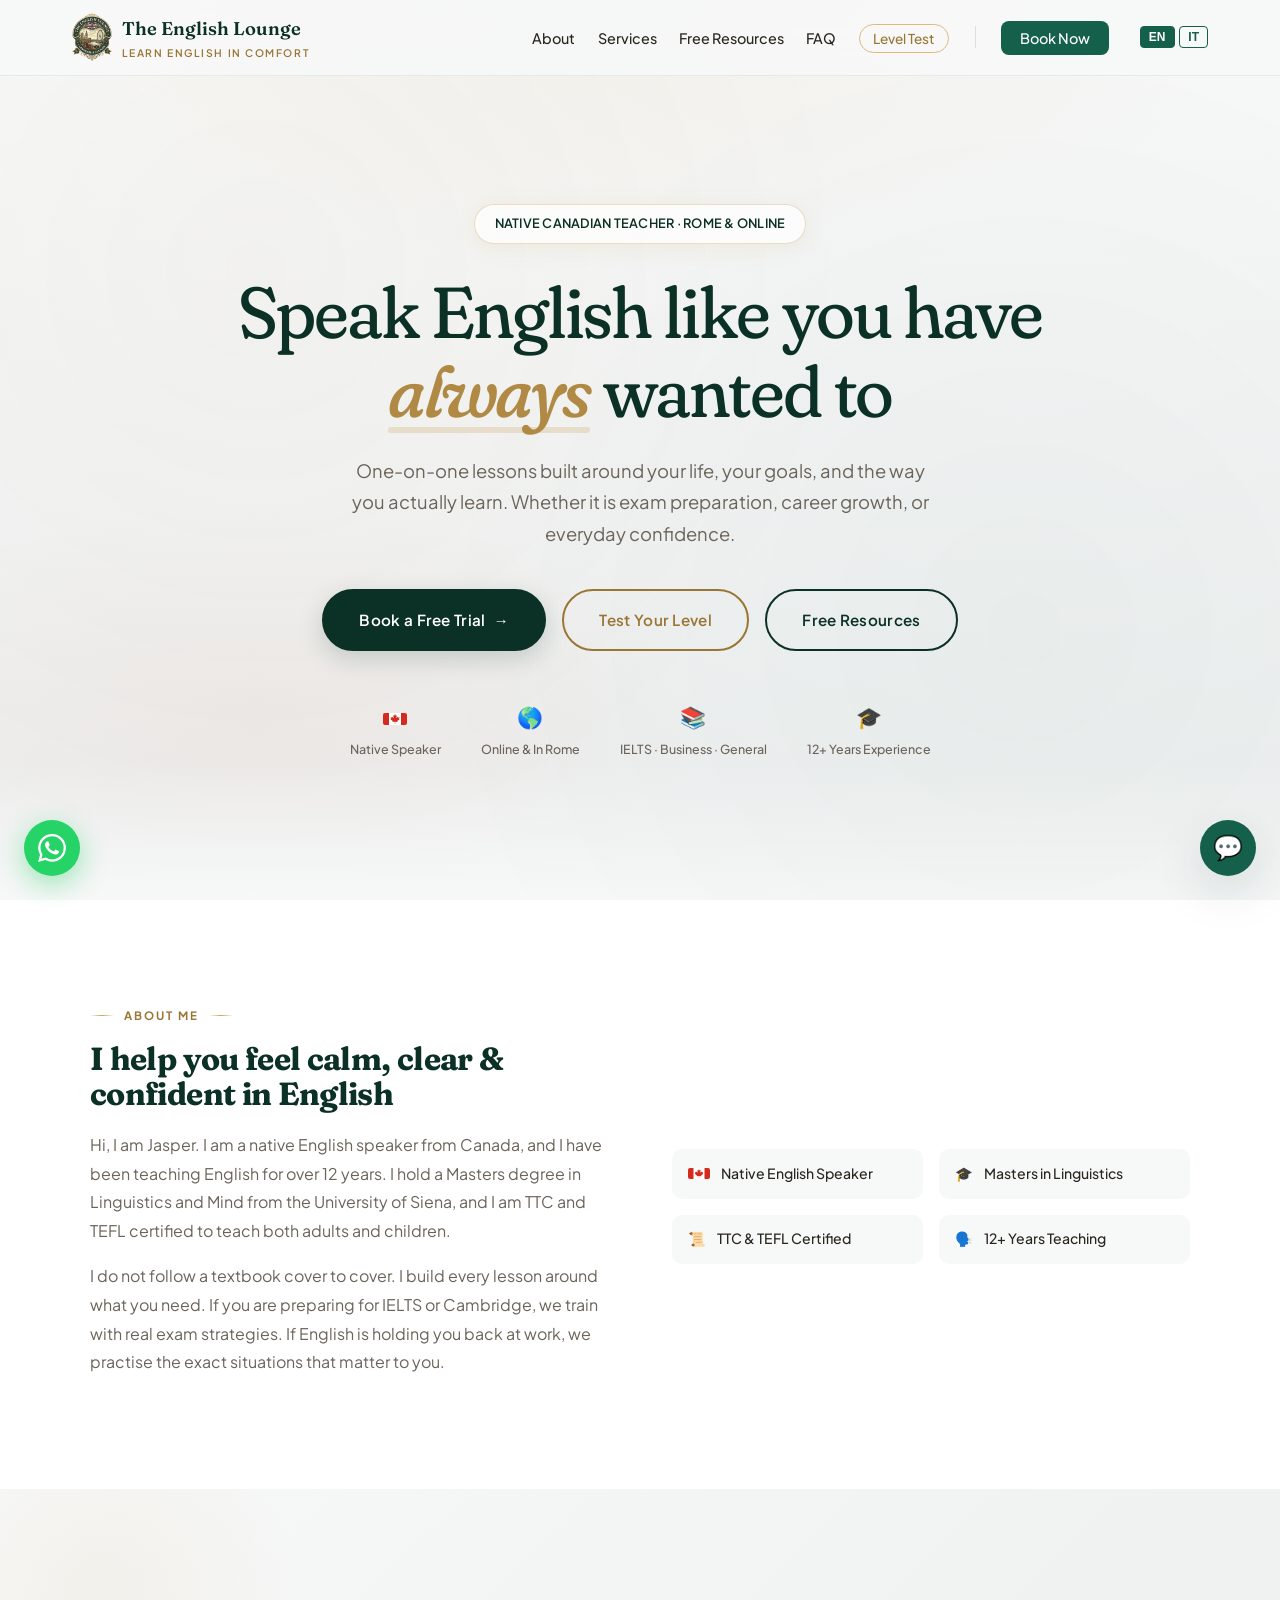
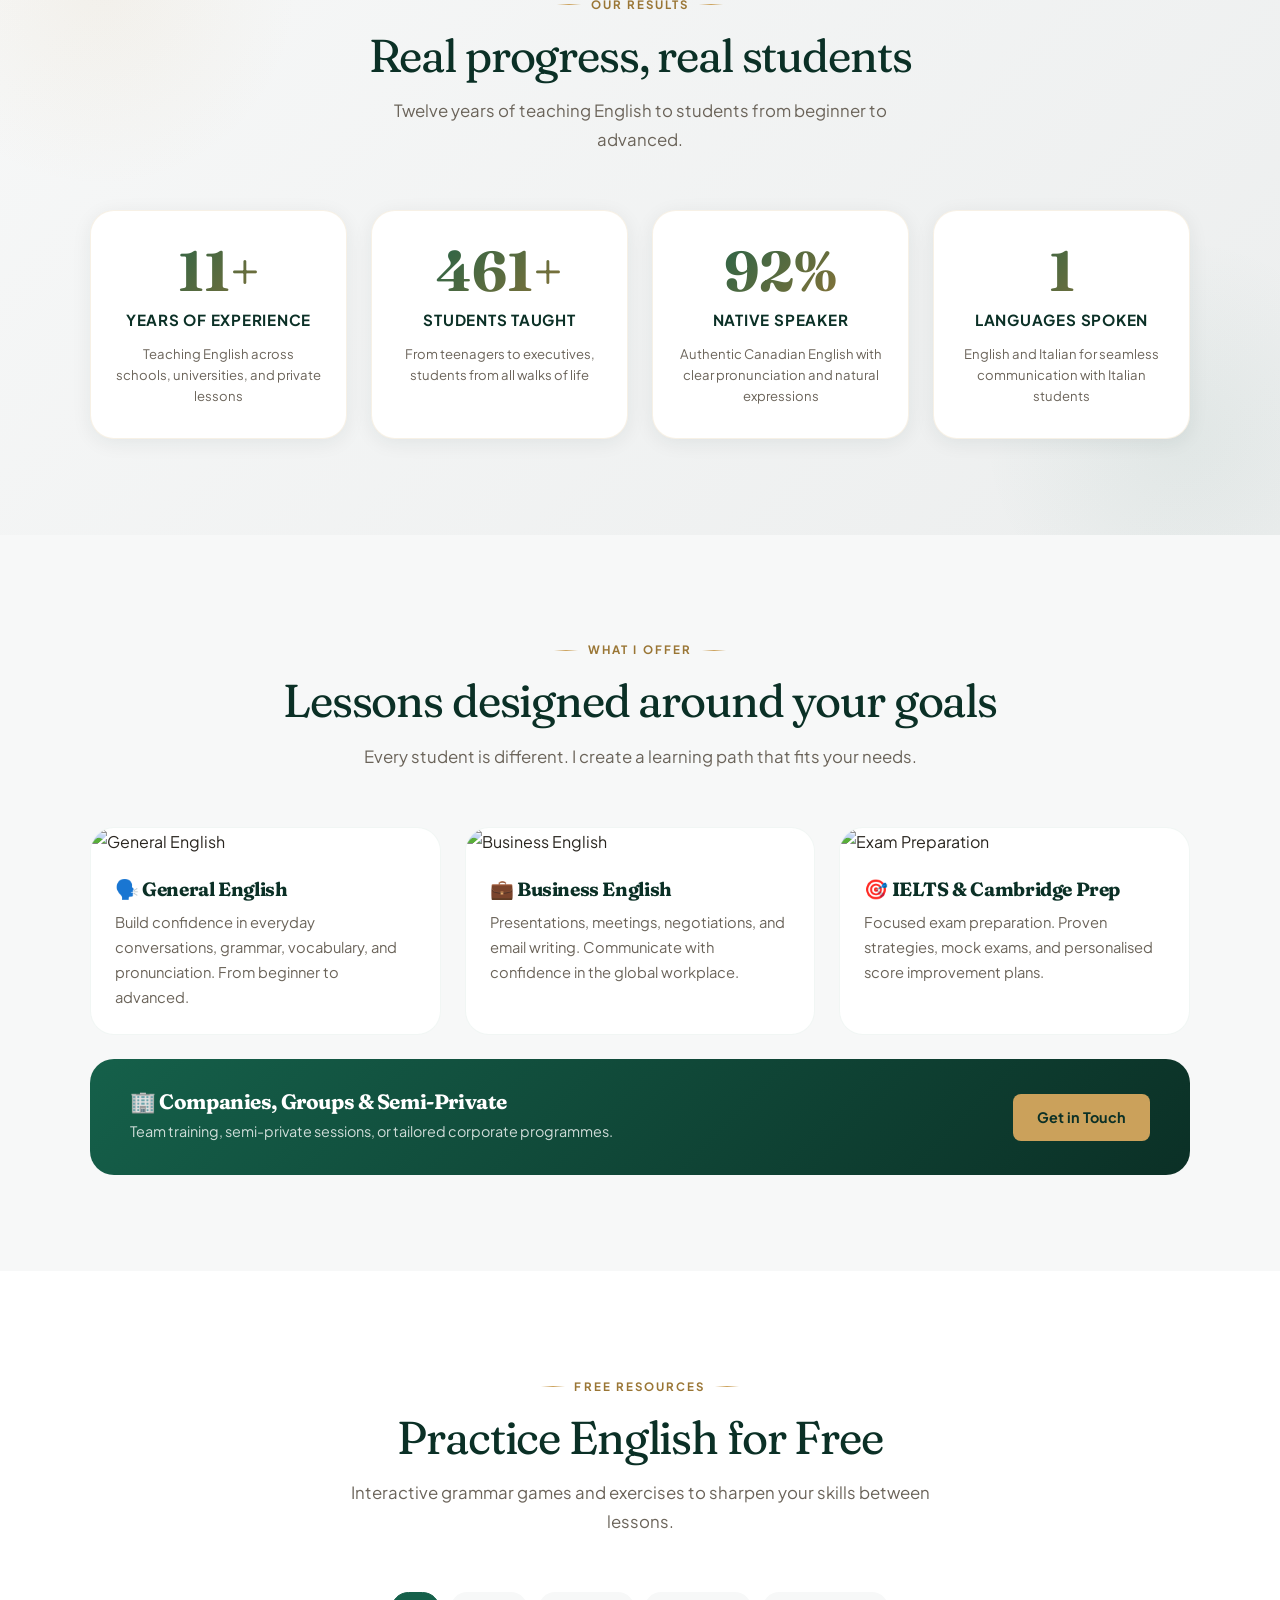
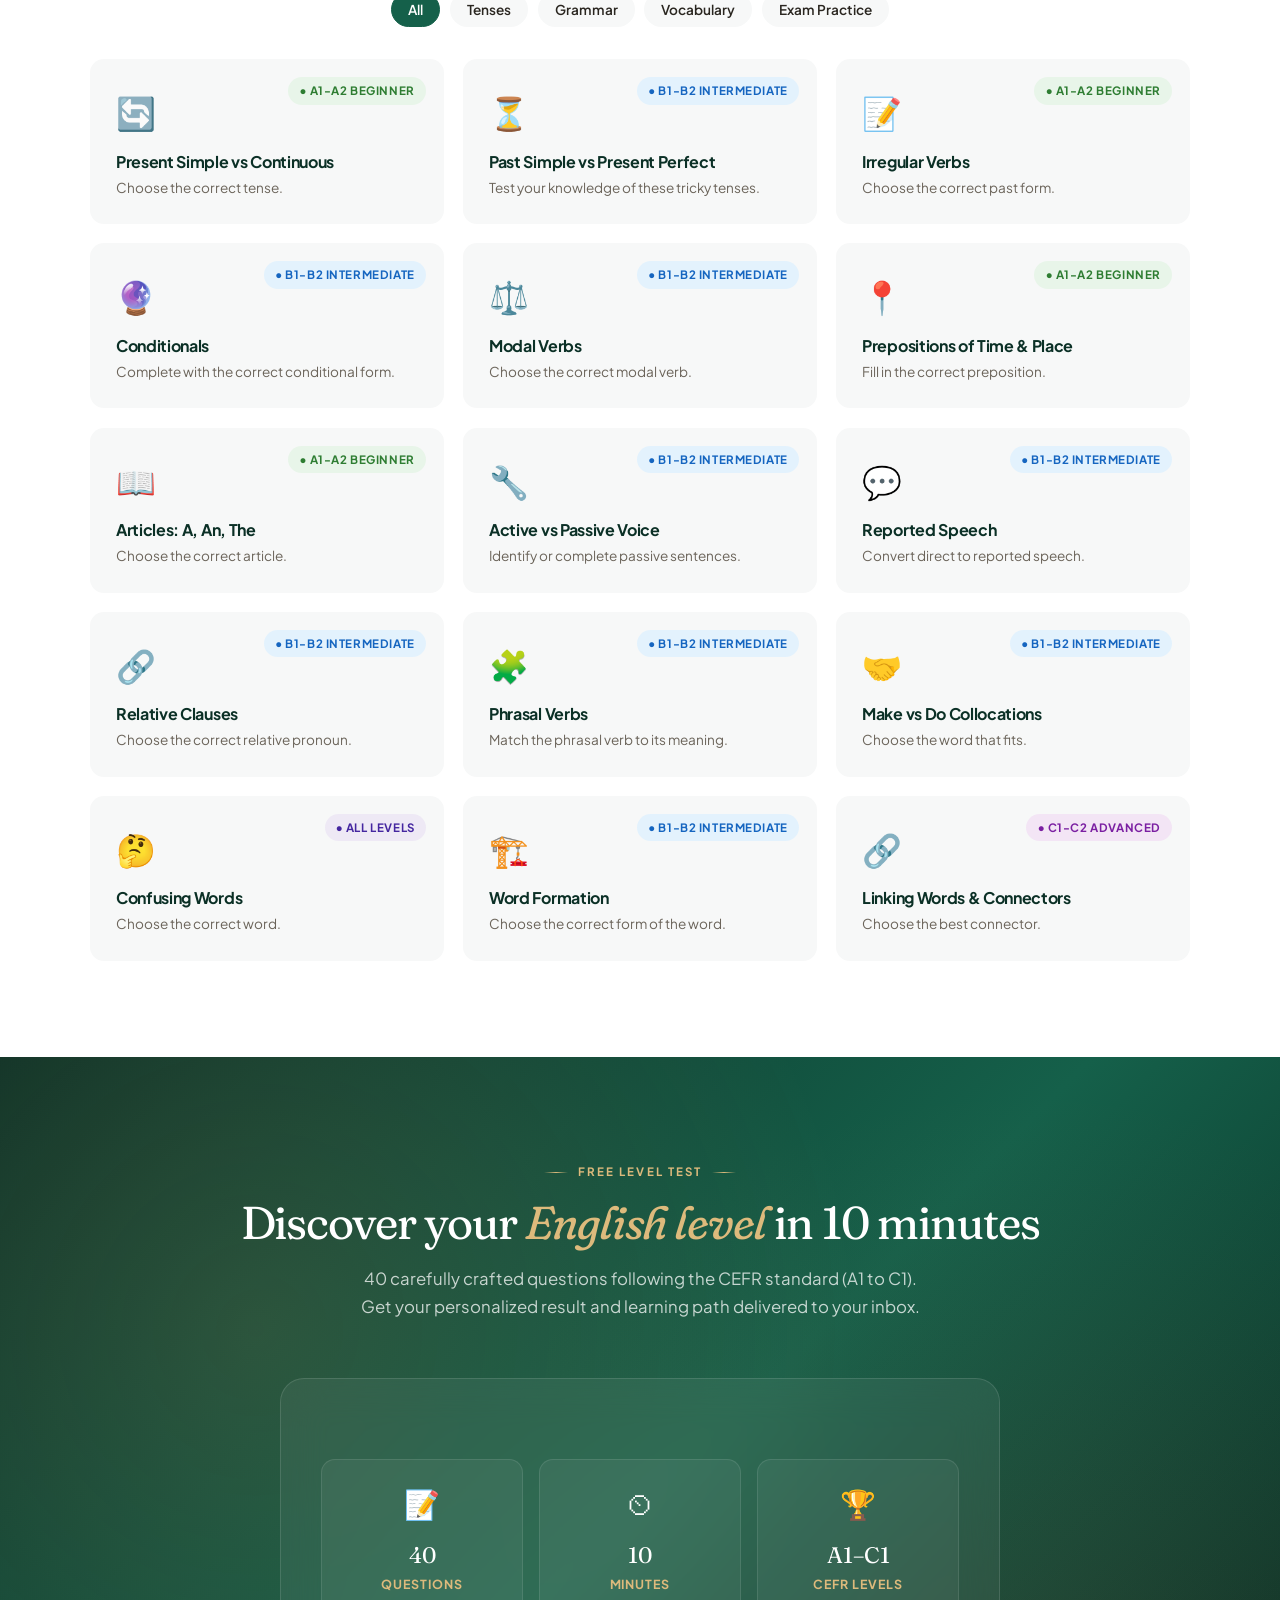
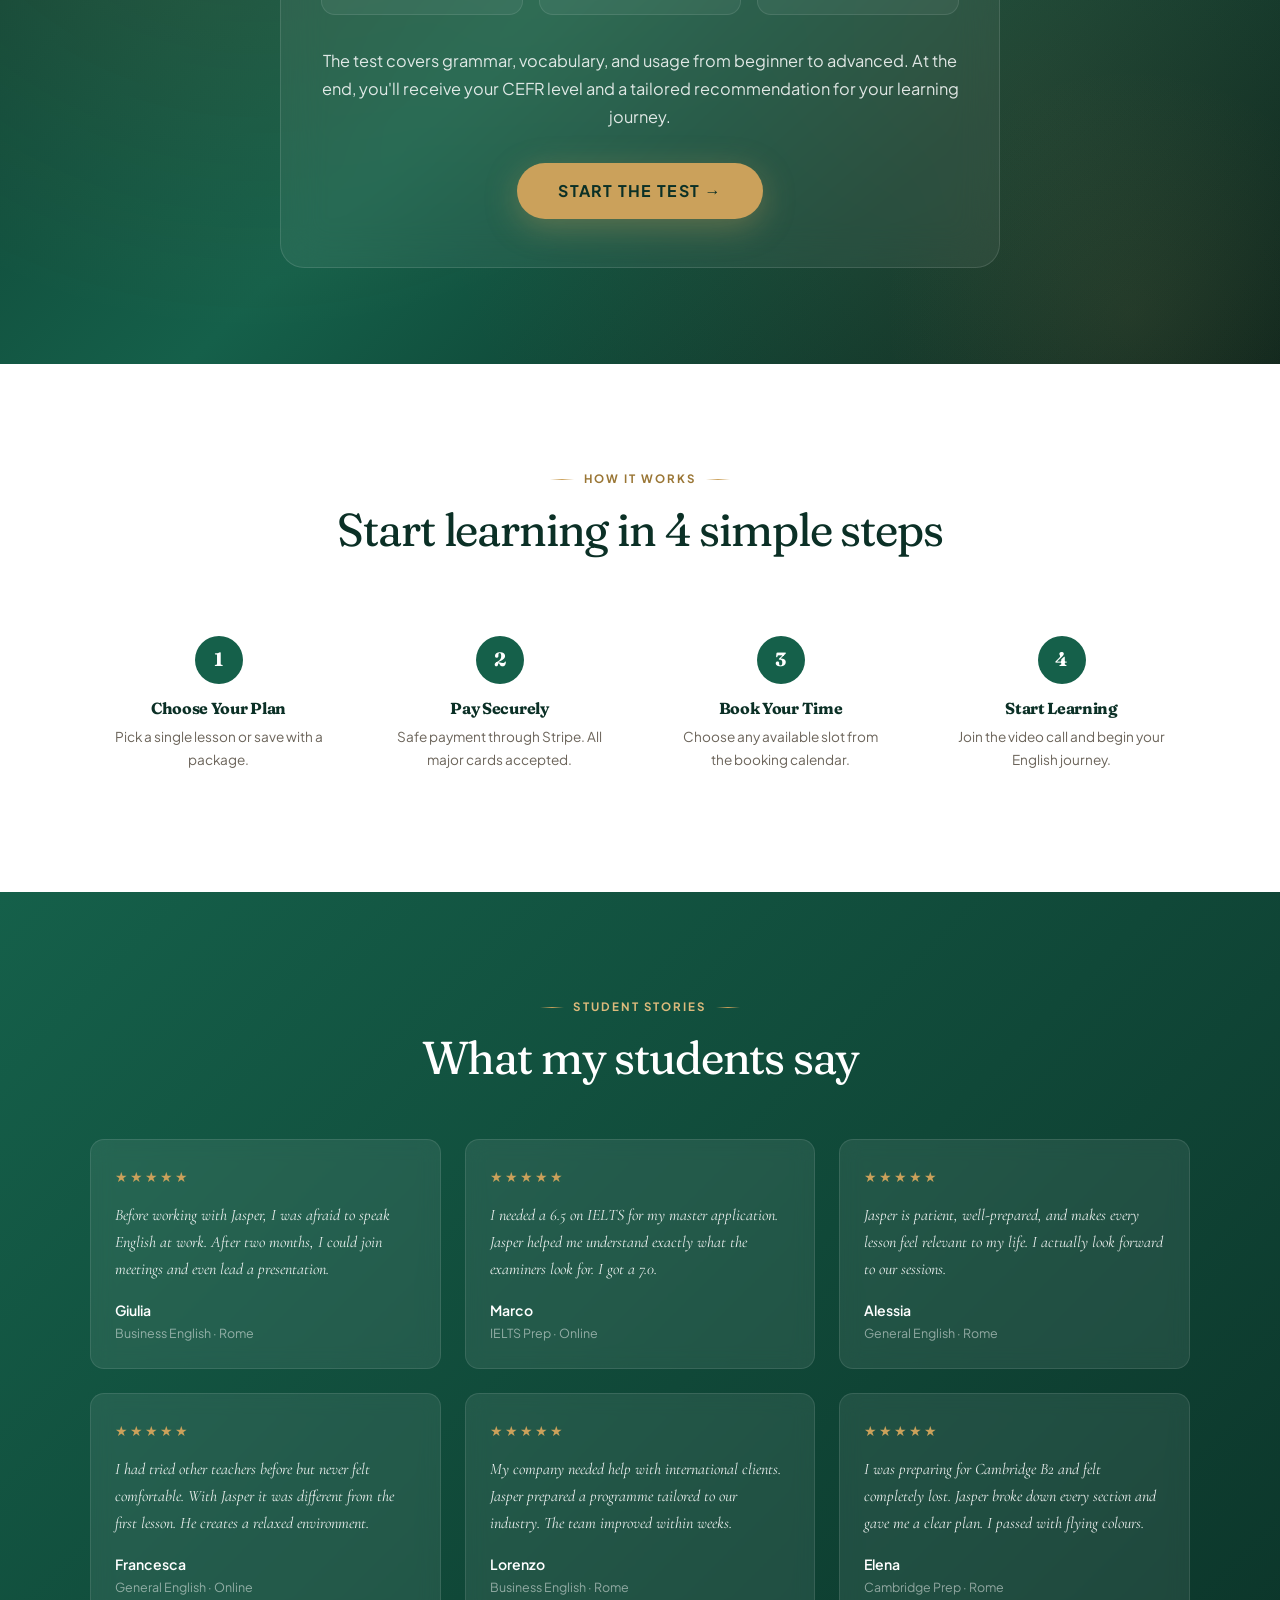
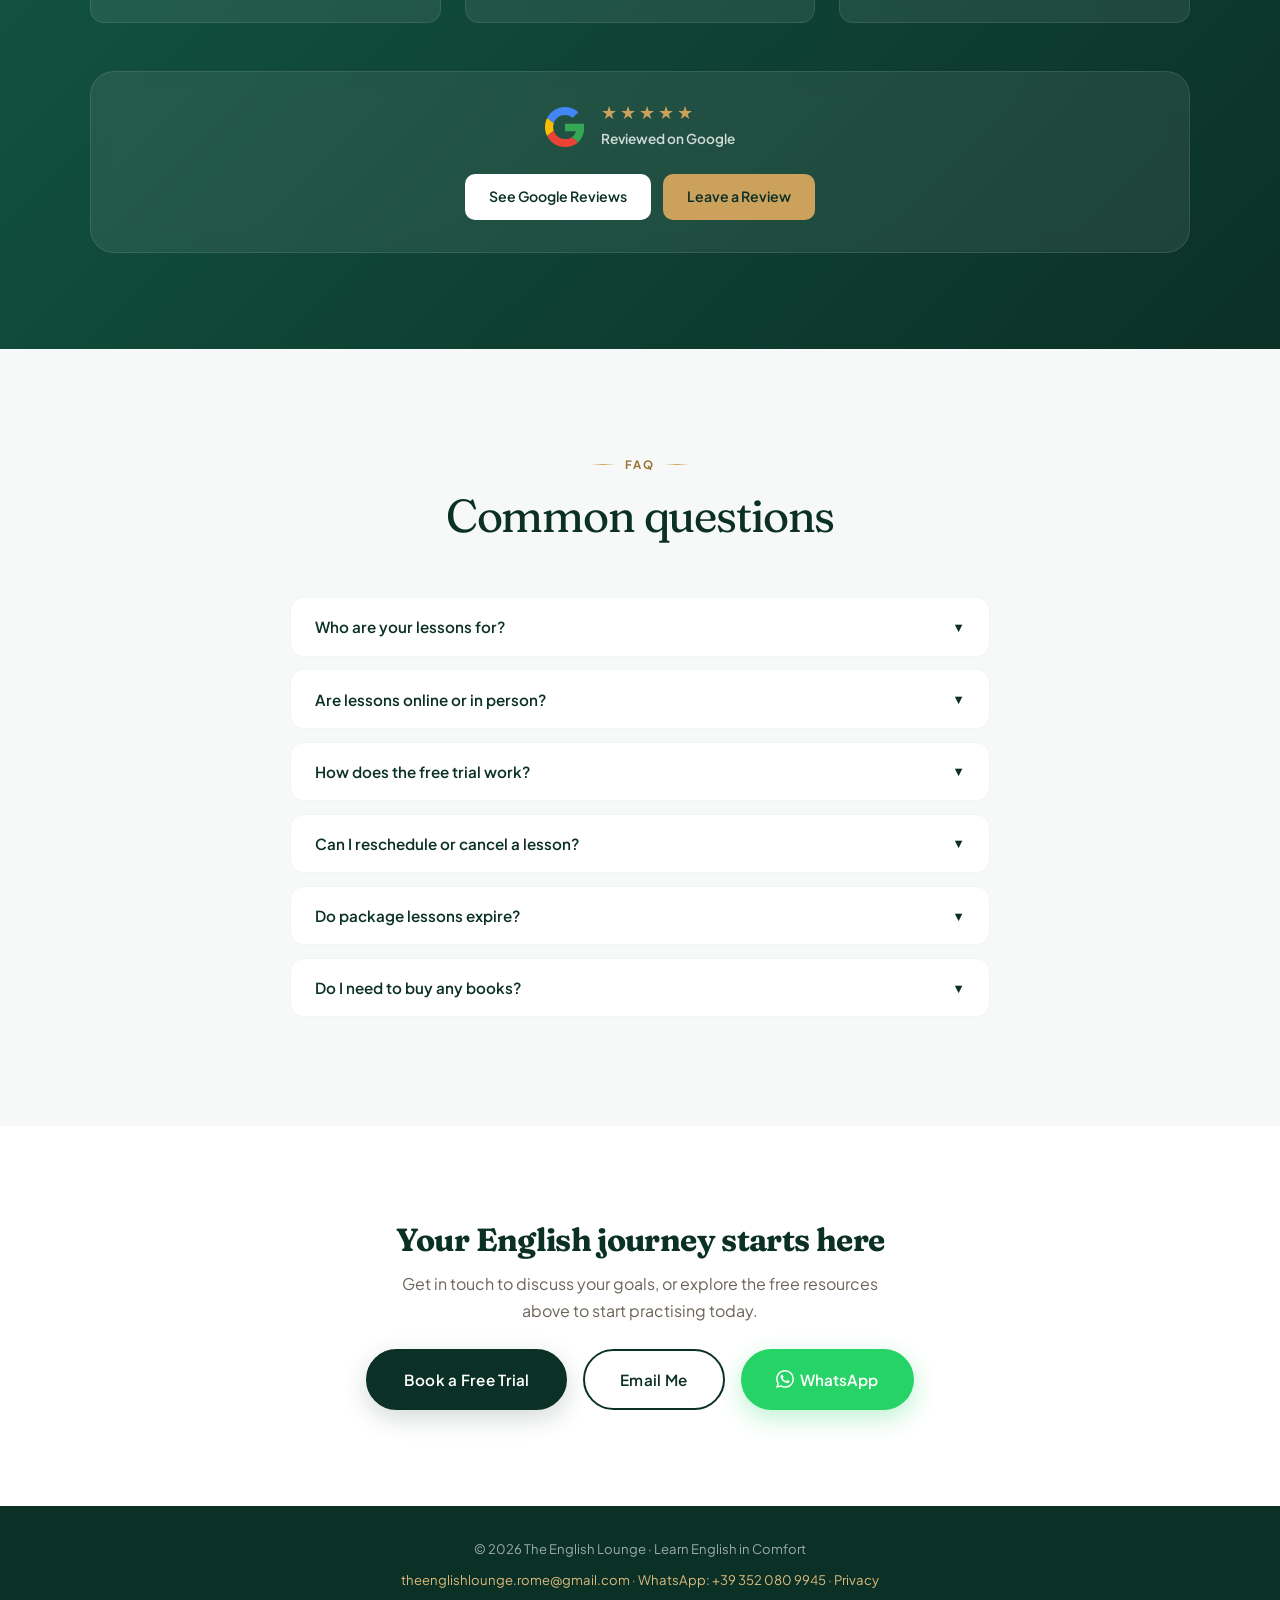
==== index.html @ d3fa4f84 "The English Lounge website Fresh start of the englishloungerome.com site, copied from the latest ver" ====
<!DOCTYPE html>
<html lang="en">
<head>
    <meta charset="UTF-8">
    <meta http-equiv="Content-Security-Policy" content="default-src 'self'; script-src 'self' 'unsafe-inline'; style-src 'self' 'unsafe-inline'; font-src 'self'; img-src 'self' data: https://images.unsplash.com; connect-src https://api.web3forms.com; form-action 'self'; base-uri 'self'; object-src 'none'">
    <meta name="referrer" content="strict-origin-when-cross-origin">
    <meta name="viewport" content="width=device-width, initial-scale=1.0">
    <title>The English Lounge | Learn English in Comfort</title>
    <meta name="description" content="Private English lessons in Rome & Online. Native Canadian teacher with 12+ years experience. General English, Business English, IELTS & Cambridge preparation.">
    <link rel="canonical" href="https://englishloungerome.com/">
    <meta property="og:title" content="The English Lounge | Learn English in Comfort">
    <meta property="og:description" content="Private English lessons in Rome & Online. Native Canadian teacher with 12+ years experience. General English, Business English, IELTS & Cambridge preparation.">
    <meta property="og:url" content="https://englishloungerome.com/">
    <meta property="og:type" content="website">
    <meta property="og:image" content="https://englishloungerome.com/logo.png">
    <meta name="robots" content="index, follow">
    <link rel="alternate" hreflang="en" href="https://englishloungerome.com/">
    <link rel="alternate" hreflang="it" href="https://englishloungerome.com/">
    <link rel="alternate" hreflang="x-default" href="https://englishloungerome.com/">
    <meta name="twitter:card" content="summary_large_image">
    <meta name="twitter:title" content="The English Lounge | Learn English in Comfort">
    <meta name="twitter:description" content="Private English lessons in Rome & Online. Native Canadian teacher with 12+ years experience. General English, Business English, IELTS & Cambridge preparation.">
    <meta name="twitter:image" content="https://englishloungerome.com/logo.png">
    <link rel="icon" type="image/png" sizes="32x32" href="favicon.png">
    <link rel="icon" type="image/x-icon" href="favicon.ico">
    <link rel="apple-touch-icon" sizes="180x180" href="favicon-180.png">
    <link rel="stylesheet" href="fonts.css">
    <script type="application/ld+json">
    {
      "@context": "https://schema.org",
      "@type": "LocalBusiness",
      "@id": "https://englishloungerome.com/#business",
      "name": "The English Lounge",
      "description": "Private English lessons in Rome and online with a native Canadian teacher. General English, Business English, IELTS and Cambridge exam preparation.",
      "url": "https://englishloungerome.com/",
      "logo": "https://englishloungerome.com/logo.png",
      "image": "https://englishloungerome.com/logo.png",
      "telephone": "+393520809945",
      "email": "theenglishlounge.rome@gmail.com",
      "address": {
        "@type": "PostalAddress",
        "addressLocality": "Rome",
        "addressRegion": "Lazio",
        "addressCountry": "IT"
      },
      "areaServed": [
        { "@type": "City", "name": "Rome" },
        { "@type": "Country", "name": "Italy" }
      ],
      "founder": {
        "@type": "Person",
        "name": "Jasper",
        "jobTitle": "English Teacher",
        "alumniOf": "University of Siena",
        "knowsLanguage": ["en", "it"]
      },
      "makesOffer": [
        {
          "@type": "Offer",
          "name": "Free 20-Minute Trial Lesson",
          "price": "0",
          "priceCurrency": "EUR"
        },
        {
          "@type": "Offer",
          "name": "Single English Lesson (General or Business)"
        },
        {
          "@type": "Offer",
          "name": "Single Exam Preparation Lesson (IELTS / Cambridge)"
        }
      ],
      "sameAs": [
        "https://cal.com/the.englishlounge"
      ]
    }
    </script>
    <script type="application/ld+json">
    {
      "@context": "https://schema.org",
      "@type": "FAQPage",
      "mainEntity": [
        {
          "@type": "Question",
          "name": "Who are your lessons for?",
          "acceptedAnswer": {
            "@type": "Answer",
            "text": "Lessons are for adults and teenagers at every level, from complete beginner (A1) to advanced (C1+). Whether you need general conversation, Business English, or IELTS and Cambridge exam preparation, each lesson plan is personalized to your goals."
          }
        },
        {
          "@type": "Question",
          "name": "Are lessons online or in person?",
          "acceptedAnswer": {
            "@type": "Answer",
            "text": "Both. You can take lessons online via video call from anywhere, or in person in Rome. You choose whichever format suits you best."
          }
        },
        {
          "@type": "Question",
          "name": "How does the free trial work?",
          "acceptedAnswer": {
            "@type": "Answer",
            "text": "The free trial is a relaxed 20-minute video call. We get to know each other, assess your current level, and discuss your goals. There is no payment and no commitment required."
          }
        },
        {
          "@type": "Question",
          "name": "Can I reschedule or cancel a lesson?",
          "acceptedAnswer": {
            "@type": "Answer",
            "text": "Yes. You can reschedule or cancel with at least 1 day of notice for a full refund of the lesson. Changes communicated later than that are treated as a completed lesson."
          }
        },
        {
          "@type": "Question",
          "name": "Do package lessons expire?",
          "acceptedAnswer": {
            "@type": "Answer",
            "text": "Packages are flexible and designed to fit your schedule. Lessons can be booked at times that work for you, week by week."
          }
        },
        {
          "@type": "Question",
          "name": "Do I need to buy any books?",
          "acceptedAnswer": {
            "@type": "Answer",
            "text": "No. All learning materials are provided as part of your lessons, tailored to your level and goals."
          }
        }
      ]
    }
    </script>
    <style>
        :root {
            /* Primary: Modern Emerald Green */
            --forest: #15604A;
            --forest-deep: #0B3026;
            --forest-light: #1F7D60;
            --forest-shadow: #06231B;

            /* Accent: Warm Sand / Champagne Gold */
            --gold: #CBA15B;
            --gold-light: #DDBA7C;
            --gold-dark: #9A7635;
            --gold-rich: #B08A45;

            /* Secondary accent: Warm clay for soft highlights */
            --terra: #C2683F;
            --terra-deep: #A0512F;

            /* Crisp porcelain backgrounds (clean cool white, no beige) */
            --cream: #F7F8F8;
            --cream-dark: #ECEEEE;
            --cream-rich: #DADCDC;
            --paper-shadow: #15604A0F;

            /* Text colors */
            --text: #2A2620;
            --text-light: #6B645A;
            --text-muted: #948A7E;
            --white: #FFFFFF;
            --ink: #14110D;

            /* Refined shadows tuned for navy + wine */
            --shadow: 0 4px 20px rgba(11,48,38,0.07);
            --shadow-lg: 0 16px 48px rgba(11,48,38,0.13);
            --shadow-xl: 0 24px 64px rgba(11,48,38,0.20);
            --shadow-gold: 0 4px 24px rgba(203,161,91,0.30);
            --shadow-terra: 0 4px 24px rgba(194,104,63,0.22);

            /* Geometry */
            --radius-sm: 6px;
            --radius: 14px;
            --radius-lg: 24px;
            --radius-xl: 36px;
            --transition: all 0.35s cubic-bezier(0.4, 0, 0.2, 1);
            --transition-slow: all 0.65s cubic-bezier(0.4, 0, 0.2, 1);

            /* Fonts */
            --font-display: 'Fraunces', 'Cormorant Garamond', Georgia, serif;
            --font-body: 'Plus Jakarta Sans', -apple-system, sans-serif;
            --font-accent: 'Cormorant Garamond', Georgia, serif;
        }

        * { margin: 0; padding: 0; box-sizing: border-box; }
        html { scroll-behavior: smooth; }
        :focus-visible {
            outline: 3px solid var(--gold);
            outline-offset: 2px;
            border-radius: 4px;
        }
        .test-option:focus-visible, .btn-primary:focus-visible,
        .btn-secondary:focus-visible, .btn-start-test:focus-visible {
            outline: 3px solid var(--forest);
            outline-offset: 3px;
        }
        @media (prefers-reduced-motion: reduce) {
            *, *::before, *::after {
                animation-duration: 0.01ms !important;
                animation-iteration-count: 1 !important;
                transition-duration: 0.01ms !important;
            }
            html { scroll-behavior: auto; }
        }
        body {
            font-family: var(--font-body);
            color: var(--text);
            background: var(--cream);
            line-height: 1.7;
            overflow-x: hidden;
            font-feature-settings: "ss01" on, "ss02" on, "cv11" on;
        }
        h1, h2, h3, h4 {
            font-family: var(--font-display);
            color: var(--forest-deep);
            line-height: 1.1;
            font-variation-settings: "SOFT" 50, "WONK" 0;
            letter-spacing: -0.02em;
        }
        h1 { font-variation-settings: "SOFT" 100, "WONK" 1; }

        /* Subtle paper texture overlay for depth */
        body::before {
            content: ''; position: fixed; inset: 0; pointer-events: none; z-index: 1;
            background-image:
                radial-gradient(circle at 20% 30%, rgba(203,161,91,0.04) 0%, transparent 50%),
                radial-gradient(circle at 80% 70%, rgba(21,96,74,0.03) 0%, transparent 50%);
            mix-blend-mode: multiply;
        }

        /* ===== LANGUAGE SYSTEM ===== */
        /* Default: hide all Italian */
        [data-it] { display: none !important; }
        /* Italian mode: hide English, show Italian */
        body.lang-it [data-en] { display: none !important; }
        body.lang-it span[data-it] { display: inline !important; }
        body.lang-it div[data-it],
        body.lang-it p[data-it],
        body.lang-it h1[data-it],
        body.lang-it h2[data-it],
        body.lang-it h3[data-it],
        body.lang-it h4[data-it],
        body.lang-it li[data-it],
        body.lang-it blockquote[data-it] { display: block !important; }
        body.lang-it a[data-it],
        body.lang-it button[data-it] { display: inline-flex !important; }

        /* ===== NAVBAR ===== */
        .navbar {
            position: fixed; top: 0; width: 100%; z-index: 1000;
            background: rgba(247,248,248,0.92);
            backdrop-filter: blur(20px); -webkit-backdrop-filter: blur(20px);
            border-bottom: 1px solid rgba(21,96,74,0.08);
            transition: var(--transition);
        }
        .navbar.scrolled { box-shadow: 0 2px 20px rgba(0,0,0,0.06); }
        .nav-inner {
            max-width: 1200px; margin: 0 auto; padding: 0.8rem 2rem;
            display: flex; align-items: center; justify-content: space-between;
        }
        .nav-brand { display: flex; align-items: center; gap: 0.6rem; text-decoration: none; }
        .nav-brand img { height: 48px; width: auto; border-radius: 8px; }
        .nav-brand-text {
            font-family: var(--font-display); font-size: 1.15rem;
            font-weight: 600; color: var(--forest-deep);
        }
        .nav-brand-tagline {
            font-size: 0.65rem; color: var(--gold-dark);
            text-transform: uppercase; letter-spacing: 0.15em; font-weight: 600;
        }
        .nav-links { display: flex; gap: 1.4rem; list-style: none; align-items: center; }
        .nav-links a {
            text-decoration: none; color: var(--text); font-size: 0.9rem;
            font-weight: 500; transition: var(--transition); position: relative;
        }
        .nav-links a::after {
            content: ''; position: absolute; bottom: -4px; left: 0;
            width: 0; height: 2px; background: var(--gold); transition: var(--transition);
        }
        .nav-links a:hover::after { width: 100%; }
        .nav-links a:hover { color: var(--forest); }
        .nav-highlight {
            color: var(--gold-dark) !important;
            border: 1.5px solid var(--gold-light); padding: 0.32rem 0.85rem;
            border-radius: 999px; font-weight: 600; font-size: 0.85rem !important;
        }
        .nav-highlight:hover { background: var(--gold); color: var(--forest-deep) !important; border-color: var(--gold); }
        .nav-highlight::after { display: none !important; }
        .nav-divider { width: 1px; height: 22px; background: rgba(11,48,38,0.12); margin: 0 0.2rem; }
        .nav-cta {
            background: var(--forest) !important; color: var(--white) !important;
            padding: 0.5rem 1.2rem; border-radius: 8px; font-weight: 600;
        }
        .nav-cta:hover { background: var(--forest-deep) !important; transform: translateY(-1px); }
        .nav-cta::after { display: none !important; }
        .lang-switch { display: flex; gap: 0.3rem; margin-left: 0.5rem; }
        .lang-btn {
            background: none; border: 1.5px solid var(--forest); color: var(--forest);
            padding: 0.2rem 0.5rem; border-radius: 4px; font-size: 0.75rem;
            font-weight: 600; cursor: pointer; transition: var(--transition);
        }
        .lang-btn.active { background: var(--forest); color: var(--white); }
        .hamburger {
            display: none; flex-direction: column; gap: 5px;
            cursor: pointer; background: none; border: none; padding: 5px;
        }
        .hamburger span { width: 24px; height: 2px; background: var(--forest-deep); transition: var(--transition); }

        /* ===== HERO ===== */
        .hero {
            min-height: 100vh; display: flex; align-items: center; justify-content: center;
            text-align: center; padding: 8rem 2rem 4rem; position: relative;
            background:
                radial-gradient(ellipse 80% 50% at 50% 0%, rgba(203,161,91,0.08), transparent 60%),
                radial-gradient(ellipse 60% 40% at 20% 80%, rgba(194,104,63,0.06), transparent 60%),
                linear-gradient(180deg, var(--cream) 0%, var(--cream-dark) 100%);
            overflow: hidden;
        }
        .hero::after {
            content: ''; position: absolute; bottom: -2px; left: 0; right: 0; height: 140px;
            background: linear-gradient(to bottom, transparent, var(--cream));
            pointer-events: none;
        }
        .hero-content { max-width: 880px; position: relative; z-index: 2; }
        .hero-badge {
            display: inline-flex; align-items: center; gap: 0.5rem;
            background: rgba(255,255,255,0.7);
            backdrop-filter: blur(10px); -webkit-backdrop-filter: blur(10px);
            border: 1px solid rgba(203,161,91,0.35);
            padding: 0.5rem 1.2rem; border-radius: 50px; font-size: 0.8rem;
            font-weight: 600; color: var(--forest-deep); margin-bottom: 1.8rem;
            letter-spacing: 0.02em; text-transform: uppercase;
            box-shadow: 0 4px 20px rgba(203,161,91,0.12);
            animation: fadeInDown 0.8s ease-out 0.1s both;
        }
        .hero h1 {
            font-size: clamp(2.4rem, 6vw, 4.5rem);
            margin-bottom: 1.5rem;
            font-weight: 400;
            letter-spacing: -0.03em;
            animation: fadeInUp 0.8s ease-out 0.2s both;
        }
        .hero h1 em {
            color: var(--gold-rich); font-style: italic;
            font-variation-settings: "SOFT" 100, "WONK" 1;
            font-weight: 500;
            position: relative; display: inline-block;
        }
        .hero h1 em::after {
            content: ''; position: absolute; bottom: -2px; left: 0; right: 0; height: 6px;
            background: rgba(203,161,91,0.25); border-radius: 4px; z-index: -1;
            transform: skewX(-12deg);
        }
        .hero p {
            font-size: 1.15rem; color: var(--text-light); max-width: 580px;
            margin: 0 auto 2.5rem; line-height: 1.7; font-weight: 400;
            animation: fadeInUp 0.8s ease-out 0.3s both;
        }
        .hero-buttons {
            display: flex; gap: 1rem; justify-content: center; flex-wrap: wrap;
            animation: fadeInUp 0.8s ease-out 0.4s both;
        }
        .btn-primary {
            background: var(--forest-deep); color: var(--white);
            padding: 1rem 2.2rem; border-radius: 50px;
            text-decoration: none; font-weight: 600;
            font-size: 0.95rem; transition: var(--transition);
            display: inline-flex; align-items: center; gap: 0.5rem;
            border: 2px solid var(--forest-deep);
            box-shadow: 0 8px 24px rgba(11,48,38,0.18);
            letter-spacing: 0.02em;
        }
        .btn-primary:hover {
            background: var(--forest); border-color: var(--forest);
            transform: translateY(-3px); box-shadow: 0 14px 36px rgba(11,48,38,0.28);
        }
        .btn-secondary {
            background: transparent; color: var(--forest-deep);
            padding: 1rem 2.2rem; border-radius: 50px;
            text-decoration: none; font-weight: 600;
            font-size: 0.95rem; border: 2px solid var(--forest-deep);
            transition: var(--transition);
            letter-spacing: 0.02em;
        }
        .btn-secondary:hover {
            background: var(--forest-deep); color: var(--white);
            transform: translateY(-3px);
        }
        .btn-whatsapp {
            background: #25D366; color: var(--white);
            padding: 1rem 2.2rem; border-radius: 50px;
            text-decoration: none; font-weight: 600;
            font-size: 0.95rem; transition: var(--transition);
            display: inline-flex; align-items: center; gap: 0.4rem;
            box-shadow: 0 8px 24px rgba(37,211,102,0.3);
        }
        .btn-whatsapp:hover { background: #1FA855; transform: translateY(-3px); }
        .wa-fab {
            position: fixed; bottom: 1.5rem; left: 1.5rem; width: 56px; height: 56px;
            background: #25D366; color: white; border-radius: 50%; border: none;
            font-size: 1.6rem; cursor: pointer; z-index: 999;
            box-shadow: 0 8px 28px rgba(37,211,102,0.45);
            display: flex; align-items: center; justify-content: center;
            transition: var(--transition); text-decoration: none;
        }
        .wa-fab:hover { background: #1FA855; transform: scale(1.08); }
        .btn-secondary:hover { background: var(--forest); color: var(--white); transform: translateY(-2px); }
        .hero-stats {
            display: flex; justify-content: center; gap: 2.5rem; margin-top: 3rem;
            animation: fadeInUp 0.8s ease-out 0.5s both;
        }
        .hero-stat { text-align: center; }
        .hero-stat-icon { font-size: 1.3rem; margin-bottom: 0.3rem; }
        .hero-stat-label { font-size: 0.78rem; color: var(--text-light); font-weight: 500; }

        /* ===== SECTIONS ===== */
        section { padding: 6rem 2rem; position: relative; }
        .section-inner { max-width: 1100px; margin: 0 auto; position: relative; z-index: 2; }
        .section-header { text-align: center; margin-bottom: 3.5rem; }
        .section-header h2 {
            font-size: clamp(2rem, 3.6vw, 3rem); margin-bottom: 1rem;
            font-weight: 400; letter-spacing: -0.025em;
        }
        .section-header p {
            color: var(--text-light); font-size: 1.05rem; max-width: 580px; margin: 0 auto;
            line-height: 1.7;
        }
        .section-label {
            display: inline-flex; align-items: center; gap: 0.6rem;
            font-size: 0.72rem; text-transform: uppercase;
            letter-spacing: 0.18em; color: var(--gold-dark); font-weight: 700;
            margin-bottom: 1rem;
        }
        .section-label::before, .section-label::after {
            content: ''; width: 24px; height: 1px;
            background: linear-gradient(90deg, transparent, var(--gold), transparent);
        }
        .section-header h2 em {
            color: var(--gold-rich); font-style: italic;
            font-variation-settings: "SOFT" 100, "WONK" 1;
        }

        /* ===== ABOUT ===== */
        .about { background: var(--white); }
        .about-grid { display: grid; grid-template-columns: 1fr 1fr; gap: 4rem; align-items: center; }
        .about-text h2 { font-size: 2rem; margin-bottom: 1.2rem; }
        .about-text p { margin-bottom: 1rem; color: var(--text-light); line-height: 1.8; }
        .about-credentials { display: grid; grid-template-columns: 1fr 1fr; gap: 1rem; margin-top: 1.5rem; }
        .credential {
            display: flex; align-items: center; gap: 0.7rem;
            padding: 0.8rem 1rem; background: var(--cream); border-radius: 10px;
            font-size: 0.88rem; font-weight: 500;
        }

        /* ===== RESULTS ===== */
        .results { background: linear-gradient(135deg, var(--cream) 0%, var(--cream-dark) 100%); position: relative; overflow: hidden; }
        .results::before {
            content: ''; position: absolute; top: -100px; left: -100px;
            width: 400px; height: 400px; border-radius: 50%;
            background: radial-gradient(circle, rgba(203,161,91,0.08) 0%, transparent 70%);
            pointer-events: none;
        }
        .results::after {
            content: ''; position: absolute; bottom: -100px; right: -100px;
            width: 400px; height: 400px; border-radius: 50%;
            background: radial-gradient(circle, rgba(21,96,74,0.06) 0%, transparent 70%);
            pointer-events: none;
        }
        .results-grid {
            display: grid; grid-template-columns: repeat(4, 1fr); gap: 1.5rem;
            position: relative; z-index: 2;
        }
        .result-card {
            background: var(--white); padding: 2rem 1.5rem; border-radius: var(--radius-lg);
            text-align: center; box-shadow: var(--shadow); transition: var(--transition);
            border: 1px solid rgba(203,161,91,0.15); position: relative; overflow: hidden;
        }
        .result-card:hover {
            transform: translateY(-6px); box-shadow: var(--shadow-lg);
            border-color: var(--gold);
        }
        .result-card::before {
            content: ''; position: absolute; top: 0; left: 0; right: 0; height: 3px;
            background: linear-gradient(90deg, var(--gold), var(--forest));
            transform: scaleX(0); transition: var(--transition); transform-origin: left;
        }
        .result-card:hover::before { transform: scaleX(1); }
        .result-number {
            font-family: var(--font-display); font-size: 3.5rem; font-weight: 700;
            color: var(--forest); line-height: 1; margin-bottom: 0.5rem;
            background: linear-gradient(135deg, var(--forest) 0%, var(--gold-dark) 100%);
            -webkit-background-clip: text; background-clip: text;
            -webkit-text-fill-color: transparent;
        }
        .result-label {
            font-size: 0.95rem; font-weight: 700; color: var(--forest-deep);
            margin-bottom: 0.6rem; text-transform: uppercase; letter-spacing: 0.05em;
        }
        .result-desc {
            font-size: 0.82rem; color: var(--text-light); line-height: 1.6;
        }

        /* ===== SERVICES ===== */
        .services { background: var(--cream); }
        .services-grid { display: grid; grid-template-columns: repeat(3, 1fr); gap: 1.5rem; }
        .service-card {
            background: var(--white); border-radius: var(--radius-lg); overflow: hidden;
            transition: var(--transition); border: 1px solid rgba(21,96,74,0.06);
        }
        .service-card:hover { transform: translateY(-4px); box-shadow: var(--shadow-lg); }
        .service-img { width: 100%; height: 180px; object-fit: cover; }
        .service-body { padding: 1.5rem; }
        .service-body h3 { font-size: 1.2rem; margin-bottom: 0.6rem; }
        .service-body p { color: var(--text-light); font-size: 0.92rem; line-height: 1.7; }
        .corporate-banner {
            margin-top: 1.5rem;
            background: linear-gradient(135deg, var(--forest) 0%, var(--forest-deep) 100%);
            border-radius: var(--radius-lg); padding: 2rem 2.5rem; color: var(--white);
            display: flex; align-items: center; justify-content: space-between; gap: 2rem;
        }
        .corporate-banner h3 { color: var(--white); font-size: 1.3rem; margin-bottom: 0.3rem; }
        .corporate-banner p { color: rgba(255,255,255,0.8); font-size: 0.9rem; }
        .btn-gold {
            background: var(--gold); color: var(--forest-deep); padding: 0.7rem 1.5rem;
            border-radius: 8px; text-decoration: none; font-weight: 700;
            font-size: 0.9rem; white-space: nowrap; transition: var(--transition);
        }
        .btn-gold:hover { background: var(--gold-light); transform: translateY(-2px); }

        /* ===== FREE RESOURCES ===== */
        .resources { background: var(--white); }
        .resources-categories { display: flex; flex-wrap: wrap; gap: 0.6rem; justify-content: center; margin-bottom: 2rem; }
        .cat-btn {
            background: var(--cream); border: 1.5px solid transparent; padding: 0.5rem 1rem;
            border-radius: 50px; font-size: 0.85rem; font-weight: 600; cursor: pointer;
            transition: var(--transition); color: var(--text); font-family: var(--font-body);
        }
        .cat-btn.active, .cat-btn:hover { background: var(--forest); color: var(--white); border-color: var(--forest); }
        .games-grid { display: grid; grid-template-columns: repeat(auto-fill, minmax(280px, 1fr)); gap: 1.2rem; }
        .game-card {
            background: var(--cream); border-radius: var(--radius); padding: 1.5rem;
            cursor: pointer; transition: var(--transition); border: 2px solid transparent;
            position: relative; overflow: hidden;
        }
        .game-card:hover { border-color: var(--gold); transform: translateY(-3px); box-shadow: var(--shadow-gold); }
        .game-card-level {
            position: absolute; top: 1rem; right: 1rem; font-size: 0.72rem;
            font-weight: 700; text-transform: uppercase; letter-spacing: 0.05em;
            padding: 0.25rem 0.7rem; border-radius: 50px;
            display: flex; align-items: center; gap: 0.3rem;
        }
        .level-a1a2 { background: #E8F5E9; color: #2E7D32; }
        .level-b1b2 { background: #E3F2FD; color: #1565C0; }
        .level-c1c2 { background: #F3E5F5; color: #7B1FA2; }
        .level-all { background: #EEE9F5; color: #4527A0; }
        .game-card-icon { font-size: 2rem; margin-bottom: 0.8rem; }
        .game-card h4 {
            font-family: var(--font-body); font-size: 1rem;
            font-weight: 700; margin-bottom: 0.4rem; color: var(--forest-deep);
        }
        .game-card p { font-size: 0.85rem; color: var(--text-light); line-height: 1.6; }

        /* Game Modal */
        .game-modal-overlay {
            display: none; position: fixed; inset: 0; background: rgba(0,0,0,0.6);
            z-index: 2000; justify-content: center; align-items: center; padding: 1rem;
            backdrop-filter: blur(4px);
        }
        .game-modal-overlay.active { display: flex; }
        .game-modal {
            background: var(--white); border-radius: var(--radius-lg); width: 100%;
            max-width: 650px; max-height: 90vh; overflow-y: auto; padding: 2rem;
            position: relative; animation: modalIn 0.3s ease-out;
        }
        @keyframes modalIn {
            from { opacity: 0; transform: scale(0.95) translateY(10px); }
            to { opacity: 1; transform: scale(1) translateY(0); }
        }
        .game-modal-close {
            position: absolute; top: 1rem; right: 1rem; background: var(--cream);
            border: none; width: 36px; height: 36px; border-radius: 50%;
            font-size: 1.2rem; cursor: pointer; display: flex;
            align-items: center; justify-content: center;
        }
        .game-modal h3 { font-size: 1.4rem; margin-bottom: 0.5rem; }
        .game-instructions {
            color: var(--text-light); font-size: 0.9rem; margin-bottom: 1.5rem;
            padding-bottom: 1rem; border-bottom: 1px solid var(--cream-dark);
        }
        .game-question { background: var(--cream); border-radius: var(--radius); padding: 1.5rem; margin-bottom: 1rem; }
        .game-question p { font-size: 1.05rem; font-weight: 600; margin-bottom: 1rem; color: var(--forest-deep); }
        .game-options { display: grid; grid-template-columns: 1fr 1fr; gap: 0.6rem; }
        .game-option {
            background: var(--white); border: 2px solid var(--cream-dark); padding: 0.7rem 1rem;
            border-radius: 8px; cursor: pointer; font-size: 0.92rem; font-weight: 500;
            transition: var(--transition); text-align: center; font-family: var(--font-body);
        }
        .game-option:hover { border-color: var(--gold); }
        .game-option.correct { background: #E8F5E9; border-color: #4CAF50; color: #2E7D32; }
        .game-option.wrong { background: #FFEBEE; border-color: #EF5350; color: #C62828; }
        .game-score { text-align: center; padding: 2rem; }
        .game-score .score-number { font-size: 3rem; font-weight: 700; color: var(--forest); font-family: var(--font-display); }
        .game-btn {
            background: var(--forest); color: var(--white); border: none; padding: 0.7rem 1.5rem;
            border-radius: 8px; font-weight: 600; cursor: pointer; font-size: 0.9rem;
            transition: var(--transition); font-family: var(--font-body); margin-top: 1rem;
        }
        .game-btn:hover { background: var(--forest-deep); }
        .game-progress { display: flex; gap: 4px; margin-bottom: 1.5rem; }
        .game-progress-dot { flex: 1; height: 4px; border-radius: 2px; background: var(--cream-dark); transition: var(--transition); }
        .game-progress-dot.done { background: var(--forest); }
        .game-progress-dot.current { background: var(--gold); }

        /* ===== ENTRY TEST (LEVEL ASSESSMENT) ===== */
        .entry-test {
            background: linear-gradient(135deg, var(--forest-deep) 0%, var(--forest) 50%, var(--forest-shadow) 100%);
            color: var(--white);
            position: relative;
            overflow: hidden;
        }
        .entry-test::before {
            content: ''; position: absolute; inset: 0; pointer-events: none;
            background:
                radial-gradient(circle at 20% 30%, rgba(203,161,91,0.15) 0%, transparent 50%),
                radial-gradient(circle at 80% 70%, rgba(194,104,63,0.12) 0%, transparent 50%);
        }
        .entry-test::after {
            content: ''; position: absolute; bottom: -200px; right: -100px;
            width: 500px; height: 500px; border-radius: 50%;
            background: radial-gradient(circle, rgba(203,161,91,0.08), transparent 70%);
            pointer-events: none;
        }
        .entry-test .section-label { color: var(--gold-light); }
        .entry-test .section-label::before, .entry-test .section-label::after {
            background: linear-gradient(90deg, transparent, var(--gold-light), transparent);
        }
        .entry-test .section-header h2 { color: var(--white); }
        .entry-test .section-header h2 em { color: var(--gold-light); }
        .entry-test .section-header p { color: rgba(255,255,255,0.75); }

        .test-intro-card {
            max-width: 720px; margin: 0 auto;
            background: rgba(255,255,255,0.06);
            backdrop-filter: blur(20px); -webkit-backdrop-filter: blur(20px);
            border: 1px solid rgba(255,255,255,0.12);
            border-radius: var(--radius-lg);
            padding: 3rem 2.5rem; text-align: center;
            position: relative;
        }
        .test-features {
            display: grid; grid-template-columns: repeat(3, 1fr);
            gap: 1rem; margin: 2rem 0;
        }
        .test-feature {
            padding: 1.2rem 0.8rem;
            background: rgba(255,255,255,0.05);
            border: 1px solid rgba(255,255,255,0.1);
            border-radius: var(--radius);
            transition: var(--transition);
        }
        .test-feature:hover {
            background: rgba(203,161,91,0.1);
            border-color: rgba(203,161,91,0.3);
            transform: translateY(-3px);
        }
        .test-feature-icon {
            font-size: 1.8rem; margin-bottom: 0.5rem; display: block;
        }
        .test-feature-label {
            font-size: 0.78rem; color: var(--gold-light);
            text-transform: uppercase; letter-spacing: 0.08em;
            font-weight: 700;
        }
        .test-feature-value {
            font-family: var(--font-display); font-size: 1.4rem;
            color: var(--white); margin-top: 0.2rem;
        }
        .btn-start-test {
            background: var(--gold); color: var(--forest-deep);
            padding: 1.1rem 2.6rem; border: none; border-radius: 50px;
            font-weight: 700; font-size: 1rem; cursor: pointer;
            text-transform: uppercase; letter-spacing: 0.08em;
            box-shadow: 0 8px 32px rgba(203,161,91,0.35);
            transition: var(--transition);
            font-family: var(--font-body);
        }
        .btn-start-test:hover {
            background: var(--gold-light); transform: translateY(-3px) scale(1.02);
            box-shadow: 0 12px 40px rgba(203,161,91,0.5);
        }

        /* Test Modal */
        .test-modal {
            display: none; position: fixed; inset: 0; z-index: 10000;
            background: rgba(11,48,38,0.96);
            backdrop-filter: blur(10px); -webkit-backdrop-filter: blur(10px);
            overflow-y: auto;
            animation: fadeIn 0.3s ease-out;
        }
        .test-modal.open { display: block; }
        .test-modal-inner {
            max-width: 720px; margin: 2rem auto;
            background: var(--cream);
            border-radius: var(--radius-lg);
            padding: 2.5rem;
            position: relative;
            min-height: calc(100vh - 4rem);
            display: flex; flex-direction: column;
        }
        .test-close {
            position: absolute; top: 1rem; right: 1rem;
            width: 40px; height: 40px; border-radius: 50%;
            background: var(--cream-dark); border: none; cursor: pointer;
            font-size: 1.2rem; color: var(--forest-deep);
            display: flex; align-items: center; justify-content: center;
            transition: var(--transition);
        }
        .test-close:hover { background: var(--gold); transform: rotate(90deg); }
        .test-progress {
            margin-bottom: 2rem;
        }
        .test-progress-bar {
            height: 6px; background: var(--cream-dark);
            border-radius: 3px; overflow: hidden;
        }
        .test-progress-fill {
            height: 100%;
            background: linear-gradient(90deg, var(--gold), var(--terra));
            border-radius: 3px;
            transition: width 0.4s cubic-bezier(0.4, 0, 0.2, 1);
            width: 0%;
        }
        .test-progress-text {
            display: flex; justify-content: space-between;
            font-size: 0.82rem; color: var(--text-light);
            margin-top: 0.6rem; font-weight: 600;
        }
        .test-level-indicator {
            font-family: var(--font-accent);
            color: var(--gold-dark);
            font-style: italic;
        }
        .test-question {
            flex: 1;
        }
        .test-question-text {
            font-family: var(--font-display);
            font-size: clamp(1.3rem, 2.4vw, 1.8rem);
            color: var(--forest-deep); margin-bottom: 1.8rem;
            line-height: 1.4; font-weight: 500;
            letter-spacing: -0.015em;
        }
        .test-question-text .blank {
            display: inline-block; min-width: 60px;
            border-bottom: 3px solid var(--gold);
            padding: 0 0.4rem;
        }
        .test-options {
            display: flex; flex-direction: column; gap: 0.8rem;
        }
        .test-option {
            padding: 1rem 1.4rem;
            background: var(--white);
            border: 2px solid var(--cream-dark);
            border-radius: var(--radius);
            cursor: pointer;
            transition: var(--transition);
            font-size: 1rem; color: var(--text);
            text-align: left;
            font-family: var(--font-body); font-weight: 500;
            display: flex; align-items: center; gap: 0.8rem;
        }
        .test-option .opt-letter {
            display: inline-flex; align-items: center; justify-content: center;
            width: 28px; height: 28px; border-radius: 50%;
            background: var(--cream-dark);
            color: var(--forest-deep);
            font-weight: 700; font-size: 0.85rem;
            flex-shrink: 0; transition: var(--transition);
        }
        .test-option:hover {
            border-color: var(--gold);
            transform: translateX(4px);
            box-shadow: var(--shadow);
        }
        .test-option:hover .opt-letter {
            background: var(--gold); color: var(--forest-deep);
        }
        .test-option.selected {
            border-color: var(--forest);
            background: var(--forest);
            color: var(--white);
        }
        .test-option.selected .opt-letter {
            background: var(--gold); color: var(--forest-deep);
        }

        /* Lead capture form */
        .lead-capture {
            text-align: center;
        }
        .lead-capture h3 {
            font-size: clamp(1.6rem, 3vw, 2.2rem);
            margin-bottom: 1rem;
            color: var(--forest-deep);
        }
        .lead-capture p {
            color: var(--text-light); margin-bottom: 2rem;
            font-size: 1.02rem;
        }
        .lead-form {
            display: flex; flex-direction: column; gap: 1rem;
            max-width: 440px; margin: 0 auto;
        }
        .lead-form input, .lead-form select {
            padding: 1rem 1.2rem;
            border: 2px solid var(--cream-dark);
            border-radius: var(--radius);
            font-size: 1rem;
            font-family: var(--font-body);
            background: var(--white);
            color: var(--text);
            transition: var(--transition);
        }
        .lead-form input:focus, .lead-form select:focus {
            outline: none; border-color: var(--gold);
            box-shadow: 0 0 0 4px rgba(203,161,91,0.15);
        }
        .lead-checkbox {
            display: flex; align-items: flex-start; gap: 0.6rem;
            font-size: 0.82rem; color: var(--text-light);
            text-align: left;
        }
        .lead-checkbox input { width: auto; }
        .btn-submit-lead {
            background: var(--forest-deep); color: var(--white);
            padding: 1.1rem 2rem; border: none; border-radius: 50px;
            font-weight: 700; font-size: 1rem; cursor: pointer;
            font-family: var(--font-body); margin-top: 0.5rem;
            transition: var(--transition);
            box-shadow: 0 8px 28px rgba(11,48,38,0.25);
        }
        .btn-submit-lead:hover {
            background: var(--forest); transform: translateY(-2px);
            box-shadow: 0 12px 36px rgba(11,48,38,0.35);
        }
        .btn-submit-lead:disabled {
            opacity: 0.6; cursor: not-allowed;
        }

        /* Test Results */
        .test-result {
            text-align: center; padding: 1rem 0;
        }
        .result-level-badge {
            display: inline-block;
            font-family: var(--font-display);
            font-size: clamp(4rem, 10vw, 7rem);
            color: var(--gold-rich); line-height: 1;
            font-weight: 600;
            letter-spacing: -0.04em;
            margin: 1rem 0;
            position: relative;
            font-variation-settings: "SOFT" 100, "WONK" 1;
        }
        .result-level-badge::after {
            content: ''; position: absolute;
            bottom: -8px; left: 10%; right: 10%; height: 4px;
            background: linear-gradient(90deg, transparent, var(--gold), transparent);
        }
        .result-cefr {
            font-size: 0.85rem; text-transform: uppercase;
            letter-spacing: 0.15em; color: var(--gold-dark);
            font-weight: 700;
        }
        .result-title {
            font-family: var(--font-display);
            font-size: clamp(1.6rem, 3vw, 2.2rem);
            color: var(--forest-deep);
            margin-bottom: 1rem;
            font-weight: 500;
        }
        .result-description {
            color: var(--text); font-size: 1.05rem;
            max-width: 480px; margin: 0 auto 1.5rem;
            line-height: 1.7;
        }
        .result-score-row {
            display: flex; justify-content: center; gap: 1.5rem;
            flex-wrap: wrap; margin: 2rem 0;
        }
        .result-stat {
            background: var(--cream-dark);
            padding: 1rem 1.5rem; border-radius: var(--radius);
            min-width: 120px;
        }
        .result-stat-value {
            font-family: var(--font-display);
            font-size: 2rem; color: var(--forest-deep); font-weight: 600;
        }
        .result-stat-label {
            font-size: 0.78rem; color: var(--text-light);
            text-transform: uppercase; letter-spacing: 0.08em;
            font-weight: 600;
        }
        .result-cta {
            display: flex; gap: 0.8rem; justify-content: center;
            flex-wrap: wrap; margin-top: 1.5rem;
        }

        /* Loading state */
        .test-loading {
            text-align: center; padding: 3rem 1rem;
        }
        .test-spinner {
            width: 48px; height: 48px; margin: 0 auto 1.5rem;
            border: 4px solid var(--cream-dark);
            border-top-color: var(--gold);
            border-radius: 50%;
            animation: spin 0.8s linear infinite;
        }
        @keyframes spin { to { transform: rotate(360deg); } }
        @keyframes fadeIn {
            from { opacity: 0; transform: translateY(10px); }
            to { opacity: 1; transform: translateY(0); }
        }

        /* ===== PRICING ===== */
        .pricing { background: var(--cream); }
        .pricing-toggle { display: flex; justify-content: center; gap: 0.5rem; margin-bottom: 2.5rem; }
        .pricing-toggle-btn {
            background: var(--white); border: 2px solid var(--cream-dark); padding: 0.7rem 1.5rem;
            border-radius: 10px; font-size: 0.9rem; font-weight: 600; cursor: pointer;
            transition: var(--transition); font-family: var(--font-body);
        }
        .pricing-toggle-btn.active { background: var(--forest); color: var(--white); border-color: var(--forest); }
        .pricing-cards { display: grid; grid-template-columns: repeat(3, 1fr); gap: 1.5rem; }
        .pricing-card {
            background: var(--white); border-radius: var(--radius-lg); padding: 2rem;
            border: 2px solid transparent; transition: var(--transition); position: relative;
        }
        .pricing-card:hover { transform: translateY(-4px); box-shadow: var(--shadow-lg); }
        .pricing-card.featured { border-color: var(--gold); box-shadow: var(--shadow-gold); }
        .pricing-card.featured::before {
            content: ''; position: absolute; top: 0; left: 0; right: 0; height: 4px;
            background: linear-gradient(90deg, var(--gold), var(--gold-light));
            border-radius: var(--radius-lg) var(--radius-lg) 0 0;
        }
        .pricing-badge {
            display: inline-block; background: linear-gradient(135deg, var(--gold), var(--gold-light));
            color: var(--forest-deep); font-size: 0.72rem; font-weight: 700;
            text-transform: uppercase; letter-spacing: 0.1em;
            padding: 0.3rem 0.8rem; border-radius: 50px; margin-bottom: 1rem;
        }
        .pricing-card h3 { font-size: 1.25rem; margin-bottom: 0.3rem; }
        .pricing-desc { font-size: 0.85rem; color: var(--text-light); margin-bottom: 1.2rem; }
        .pricing-amount { display: flex; align-items: baseline; gap: 0.3rem; margin-bottom: 0.3rem; }
        .pricing-amount .currency { font-size: 1.4rem; font-weight: 600; color: var(--forest); }
        .pricing-amount .amount {
            font-size: 2.8rem; font-weight: 700; color: var(--forest);
            font-family: var(--font-display); line-height: 1;
        }
        .pricing-per { font-size: 0.82rem; color: var(--text-light); margin-bottom: 0.5rem; }
        .pricing-savings {
            display: inline-block; background: #E8F5E9; color: #2E7D32;
            font-size: 0.78rem; font-weight: 600; padding: 0.2rem 0.6rem;
            border-radius: 4px; margin-bottom: 1.2rem;
        }
        .pricing-features { list-style: none; margin-bottom: 1.5rem; }
        .pricing-features li {
            padding: 0.4rem 0; font-size: 0.88rem; display: flex;
            align-items: flex-start; gap: 0.5rem; color: var(--text);
        }
        .pricing-features li::before { content: '\2713'; color: var(--forest); font-weight: 700; flex-shrink: 0; }
        .pricing-link {
            display: block; text-align: center; background: var(--forest); color: var(--white);
            padding: 0.8rem; border-radius: 10px; text-decoration: none;
            font-weight: 600; font-size: 0.92rem; transition: var(--transition);
        }
        .pricing-link:hover { background: var(--forest-deep); transform: translateY(-1px); }
        .pricing-card.featured .pricing-link { background: var(--gold); color: var(--forest-deep); }
        .pricing-card.featured .pricing-link:hover { background: var(--gold-dark); }
        .free-trial-box {
            text-align: center; margin-top: 2.5rem; padding: 2rem;
            background: var(--white); border-radius: var(--radius-lg); border: 2px dashed var(--gold);
        }
        .free-trial-box h3 { font-size: 1.2rem; margin-bottom: 0.5rem; }
        .free-trial-box p { color: var(--text-light); font-size: 0.92rem; margin-bottom: 1rem; }

        /* ===== HOW IT WORKS ===== */
        .how-it-works { background: var(--white); }
        .steps-grid { display: grid; grid-template-columns: repeat(4, 1fr); gap: 1.5rem; }
        .step { text-align: center; padding: 1.5rem; }
        .step-number {
            width: 48px; height: 48px; background: var(--forest); color: var(--white);
            border-radius: 50%; display: flex; align-items: center; justify-content: center;
            font-family: var(--font-display); font-size: 1.2rem; font-weight: 700;
            margin: 0 auto 1rem;
        }
        .step h4 { font-size: 1rem; margin-bottom: 0.5rem; }
        .step p { font-size: 0.85rem; color: var(--text-light); }

        /* ===== TESTIMONIALS ===== */
        .testimonials { background: linear-gradient(135deg, var(--forest) 0%, var(--forest-deep) 100%); color: var(--white); }
        .testimonials .section-label { color: var(--gold-light); }
        .testimonials .section-header h2 { color: var(--white); }
        .testimonials .section-header p { color: rgba(255,255,255,0.7); }
        .testimonials-grid { display: grid; grid-template-columns: repeat(3, 1fr); gap: 1.5rem; }
        .testimonial-card {
            background: rgba(255,255,255,0.08); border-radius: var(--radius); padding: 1.5rem;
            border: 1px solid rgba(255,255,255,0.1); backdrop-filter: blur(10px);
        }
        .testimonial-stars { color: var(--gold); font-size: 0.9rem; margin-bottom: 0.8rem; letter-spacing: 2px; }
        .testimonial-card blockquote {
            line-height: 1.7; color: rgba(255,255,255,0.9); margin-bottom: 1rem;
            font-family: 'Cormorant Garamond', serif; font-size: 1rem; font-style: italic;
        }
        .testimonial-author { font-weight: 600; font-size: 0.88rem; }
        .testimonial-role { font-size: 0.78rem; color: rgba(255,255,255,0.5); }
        .review-cta { text-align: center; margin-top: 2.5rem; }
        .review-cta a { color: var(--gold-light); text-decoration: none; font-weight: 600; font-size: 0.9rem; }
        .google-reviews-cta {
            margin-top: 3rem; padding: 2rem; background: rgba(255,255,255,0.08);
            border-radius: var(--radius-lg); border: 1px solid rgba(255,255,255,0.1);
            display: flex; flex-direction: column; align-items: center; gap: 1.5rem;
            backdrop-filter: blur(10px);
        }
        .google-badge {
            display: flex; align-items: center; gap: 1rem;
        }
        .google-badge-stars {
            color: var(--gold); font-size: 1.1rem; letter-spacing: 3px; line-height: 1;
        }
        .google-badge-label {
            font-size: 0.85rem; color: rgba(255,255,255,0.8);
            font-weight: 600; margin-top: 0.3rem;
        }
        .google-cta-buttons {
            display: flex; gap: 0.8rem; flex-wrap: wrap; justify-content: center;
        }
        .btn-google-view, .btn-google-leave {
            padding: 0.7rem 1.5rem; border-radius: 10px; text-decoration: none;
            font-weight: 600; font-size: 0.88rem; transition: var(--transition);
            display: inline-flex; align-items: center; gap: 0.4rem;
        }
        .btn-google-view {
            background: var(--white); color: var(--forest-deep);
        }
        .btn-google-view:hover { background: var(--gold); transform: translateY(-2px); }
        .btn-google-leave {
            background: var(--gold); color: var(--forest-deep);
        }
        .btn-google-leave:hover { background: var(--gold-light); transform: translateY(-2px); }

        /* ===== FAQ ===== */
        .faq { background: var(--cream); }
        .faq-list { max-width: 700px; margin: 0 auto; }
        .faq-item {
            background: var(--white); border-radius: var(--radius); margin-bottom: 0.8rem;
            overflow: hidden; border: 1px solid rgba(21,96,74,0.06);
        }
        .faq-question {
            width: 100%; background: none; border: none; padding: 1.2rem 1.5rem;
            text-align: left; font-family: var(--font-body); font-size: 0.95rem;
            font-weight: 600; color: var(--forest-deep); cursor: pointer;
            display: flex; justify-content: space-between; align-items: center;
        }
        .faq-question:hover { background: var(--cream); }
        .faq-question .arrow { transition: var(--transition); font-size: 0.8rem; }
        .faq-item.open .arrow { transform: rotate(180deg); }
        .faq-answer { max-height: 0; overflow: hidden; transition: max-height 0.3s ease; }
        .faq-answer-inner { padding: 0 1.5rem 1.2rem; font-size: 0.9rem; color: var(--text-light); line-height: 1.7; }

        /* ===== FINAL CTA ===== */
        .final-cta { background: var(--white); text-align: center; }
        .final-cta h2 { font-size: 2rem; margin-bottom: 0.8rem; }
        .final-cta p { color: var(--text-light); max-width: 500px; margin: 0 auto 1.5rem; }
        .final-cta-buttons { display: flex; gap: 1rem; justify-content: center; flex-wrap: wrap; }

        /* ===== FOOTER ===== */
        footer { background: var(--forest-deep); color: rgba(255,255,255,0.6); text-align: center; padding: 2rem; font-size: 0.82rem; }
        footer a { color: var(--gold-light); text-decoration: none; }

        /* ===== CHATBOT ===== */
        .chat-fab {
            position: fixed; bottom: 1.5rem; right: 1.5rem; width: 56px; height: 56px;
            background: var(--forest); color: var(--white); border: none; border-radius: 50%;
            font-size: 1.5rem; cursor: pointer; z-index: 1500; box-shadow: var(--shadow-lg);
            transition: var(--transition); display: flex; align-items: center; justify-content: center;
        }
        .chat-fab:hover { background: var(--forest-deep); transform: scale(1.05); }
        .chat-window {
            display: none; position: fixed; bottom: 5.5rem; right: 1.5rem; width: 360px;
            max-height: 480px; background: var(--white); border-radius: var(--radius-lg);
            box-shadow: var(--shadow-lg); z-index: 1500; flex-direction: column;
            overflow: hidden; animation: modalIn 0.3s ease-out;
        }
        .chat-window.open { display: flex; }
        .chat-header {
            background: var(--forest); color: var(--white); padding: 1rem 1.2rem;
            display: flex; align-items: center; gap: 0.8rem;
        }
        .chat-header-avatar {
            width: 36px; height: 36px; background: var(--gold); border-radius: 50%;
            display: flex; align-items: center; justify-content: center;
            font-weight: 700; font-size: 0.8rem; color: var(--forest-deep);
        }
        .chat-header-info h4 { color: var(--white); font-family: var(--font-body); font-size: 0.92rem; }
        .chat-header-info span { font-size: 0.72rem; color: rgba(255,255,255,0.7); }
        .chat-messages {
            flex: 1; overflow-y: auto; padding: 1rem; display: flex;
            flex-direction: column; gap: 0.8rem; min-height: 200px; max-height: 280px;
        }
        .chat-msg {
            max-width: 85%; padding: 0.7rem 1rem; border-radius: 12px;
            font-size: 0.85rem; line-height: 1.5; white-space: pre-line;
        }
        .chat-msg.bot { background: var(--cream); align-self: flex-start; border-bottom-left-radius: 4px; }
        .chat-msg.user { background: var(--forest); color: var(--white); align-self: flex-end; border-bottom-right-radius: 4px; }
        .chat-quick-replies { display: flex; flex-wrap: wrap; gap: 0.4rem; padding: 0 1rem 0.5rem; }
        .chat-quick-btn {
            background: var(--cream); border: 1.5px solid var(--cream-dark); padding: 0.35rem 0.75rem;
            border-radius: 50px; font-size: 0.78rem; font-weight: 500; cursor: pointer;
            transition: var(--transition); font-family: var(--font-body); color: var(--forest);
        }
        .chat-quick-btn:hover { background: var(--forest); color: var(--white); border-color: var(--forest); }
        .chat-input-area { display: flex; border-top: 1px solid var(--cream-dark); padding: 0.6rem; gap: 0.4rem; }
        .chat-input {
            flex: 1; border: 1.5px solid var(--cream-dark); padding: 0.6rem 0.8rem;
            border-radius: 8px; font-size: 0.85rem; outline: none;
            font-family: var(--font-body);
        }
        .chat-input:focus { border-color: var(--forest); }
        .chat-send {
            background: var(--forest); color: var(--white); border: none; width: 38px;
            height: 38px; border-radius: 8px; cursor: pointer; font-size: 1rem;
            display: flex; align-items: center; justify-content: center;
        }

        /* ===== ANIMATIONS ===== */
        @keyframes fadeInUp { from { opacity: 0; transform: translateY(20px); } to { opacity: 1; transform: translateY(0); } }
        @keyframes fadeInDown { from { opacity: 0; transform: translateY(-20px); } to { opacity: 1; transform: translateY(0); } }
        .fade-in { animation: fadeInUp 0.6s ease-out both; }

        /* ===== RESPONSIVE ===== */
        @media (max-width: 900px) {
            .services-grid { grid-template-columns: 1fr; }
            .pricing-cards { grid-template-columns: 1fr; max-width: 400px; margin: 0 auto; }
            .testimonials-grid { grid-template-columns: 1fr; max-width: 500px; margin: 0 auto; }
            .steps-grid { grid-template-columns: repeat(2, 1fr); }
            .about-grid { grid-template-columns: 1fr; }
            .corporate-banner { flex-direction: column; text-align: center; }
            .results-grid { grid-template-columns: repeat(2, 1fr); }
        }
        @media (max-width: 768px) {
            .nav-links {
                display: none; position: absolute; top: 100%; left: 0; right: 0;
                background: var(--cream); flex-direction: column; padding: 1.5rem 2rem;
                gap: 1rem; box-shadow: 0 10px 30px rgba(0,0,0,0.1);
            }
            .nav-links.open { display: flex; }
            .hamburger { display: flex; }
            .hero { padding: 6rem 1.5rem 3rem; min-height: auto; }
            section { padding: 3rem 1.5rem; }
            .games-grid { grid-template-columns: 1fr; }
            .game-options { grid-template-columns: 1fr; }
            .chat-window { right: 0.5rem; left: 0.5rem; width: auto; bottom: 5rem; }
            .about-credentials { grid-template-columns: 1fr; }
            .hero-stats { flex-wrap: wrap; gap: 1rem; }
            .results-grid { grid-template-columns: 1fr; max-width: 320px; margin: 0 auto; }
            .result-number { font-size: 2.8rem; }
            .test-features { grid-template-columns: 1fr; }
            .test-intro-card { padding: 2rem 1.5rem; }
            .test-modal-inner { margin: 0; min-height: 100vh; border-radius: 0; padding: 1.5rem; }
            .test-option { padding: 0.85rem 1rem; font-size: 0.95rem; }
            .result-score-row { gap: 0.8rem; }
            .result-stat { min-width: 100px; padding: 0.8rem 1rem; }
        }
    </style>
</head>
<body>

<!-- ===== NAVBAR ===== -->
<nav class="navbar" id="navbar">
    <div class="nav-inner">
        <a href="#home" class="nav-brand" aria-label="The English Lounge - back to top">
            <img src="logo.png" alt="The English Lounge" width="40" height="48">
            <div>
                <div class="nav-brand-text">The English Lounge</div>
                <div class="nav-brand-tagline">
                    <span data-en>Learn English in Comfort</span><span data-it>Impara l&#39;Inglese con Comodita</span>
                </div>
            </div>
        </a>
        <ul class="nav-links" id="navLinks">
            <li><a href="#about"><span data-en>About</span><span data-it>Chi Sono</span></a></li>
            <li><a href="#services"><span data-en>Services</span><span data-it>Servizi</span></a></li>
            <li><a href="#resources"><span data-en>Free Resources</span><span data-it>Risorse Gratuite</span></a></li>
            <li><a href="#faq"><span data-en>FAQ</span><span data-it>Domande</span></a></li>
            <li><a href="#entry-test" class="nav-highlight"><span data-en>Level Test</span><span data-it>Test Livello</span></a></li>
            <li class="nav-divider" aria-hidden="true"></li>
            <li><a href="https://cal.com/the.englishlounge/free-trial" target="_blank" rel="noopener" class="nav-cta"><span data-en>Book Now</span><span data-it>Prenota</span></a></li>
            <li>
                <div class="lang-switch">
                    <button class="lang-btn active" id="btnEn" onclick="setLang('en')">EN</button>
                    <button class="lang-btn" id="btnIt" onclick="setLang('it')">IT</button>
                </div>
            </li>
        </ul>
        <button class="hamburger" id="hamburger" onclick="toggleMenu()">
            <span></span><span></span><span></span>
        </button>
    </div>
</nav>

<!-- ===== HERO ===== -->
<section class="hero" id="home">
    <div class="hero-content">
        <div class="hero-badge">
            <span data-en>Native Canadian Teacher &middot; Rome &amp; Online</span>
            <span data-it>Insegnante Madrelingua Canadese &middot; Roma &amp; Online</span>
        </div>
        <h1>
            <span data-en>Speak English like you have <em>always</em> wanted to</span>
            <span data-it>Parla inglese come hai <em>sempre</em> desiderato</span>
        </h1>
        <p>
            <span data-en>One-on-one lessons built around your life, your goals, and the way you actually learn. Whether it is exam preparation, career growth, or everyday confidence.</span>
            <span data-it>Lezioni individuali costruite intorno alla tua vita, ai tuoi obiettivi e al modo in cui impari davvero.</span>
        </p>
        <div class="hero-buttons">
            <a href="https://cal.com/the.englishlounge/free-trial" target="_blank" rel="noopener" class="btn-primary"><span data-en>Book a Free Trial</span><span data-it>Prenota una Prova Gratuita</span> &rarr;</a>
            <a href="#entry-test" class="btn-secondary" style="border-color:var(--gold-dark);color:var(--gold-dark);"><span data-en>Test Your Level</span><span data-it>Testa il tuo Livello</span></a>
            <a href="#resources" class="btn-secondary"><span data-en>Free Resources</span><span data-it>Risorse Gratuite</span></a>
        </div>
        <div class="hero-stats">
            <div class="hero-stat"><div class="hero-stat-icon"><img src="canada-flag.svg" alt="Canada" width="24" height="12" style="width:24px;height:auto;vertical-align:middle;border-radius:2px;"></div><div class="hero-stat-label"><span data-en>Native Speaker</span><span data-it>Madrelingua</span></div></div>
            <div class="hero-stat"><div class="hero-stat-icon">&#127758;</div><div class="hero-stat-label"><span data-en>Online &amp; In Rome</span><span data-it>Online &amp; a Roma</span></div></div>
            <div class="hero-stat"><div class="hero-stat-icon">&#128218;</div><div class="hero-stat-label">IELTS &middot; Business &middot; General</div></div>
            <div class="hero-stat"><div class="hero-stat-icon">&#127891;</div><div class="hero-stat-label"><span data-en>12+ Years Experience</span><span data-it>12+ Anni Esperienza</span></div></div>
        </div>
    </div>
</section>

<!-- ===== ABOUT ===== -->
<section class="about" id="about">
    <div class="section-inner">
        <div class="about-grid">
            <div class="about-text">
                <span class="section-label"><span data-en>About Me</span><span data-it>Chi Sono</span></span>
                <h2>
                    <span data-en>I help you feel calm, clear &amp; confident in English</span>
                    <span data-it>Ti aiuto a sentirti calmo, chiaro e sicuro in inglese</span>
                </h2>
                <p>
                    <span data-en>Hi, I am Jasper. I am a native English speaker from Canada, and I have been teaching English for over 12 years. I hold a Masters degree in Linguistics and Mind from the University of Siena, and I am TTC and TEFL certified to teach both adults and children.</span>
                    <span data-it>Ciao, sono Jasper. Sono madrelingua inglese dal Canada e insegno inglese da oltre 12 anni. Ho una Laurea Magistrale in Linguistica e Mente presso l&#39;Universita di Siena e sono certificato TTC e TEFL.</span>
                </p>
                <p>
                    <span data-en>I do not follow a textbook cover to cover. I build every lesson around what you need. If you are preparing for IELTS or Cambridge, we train with real exam strategies. If English is holding you back at work, we practise the exact situations that matter to you.</span>
                    <span data-it>Non seguo un libro di testo dalla prima all&#39;ultima pagina. Costruisco ogni lezione intorno a cio di cui hai bisogno. Se ti stai preparando per IELTS o Cambridge, ci alleniamo con strategie reali.</span>
                </p>
            </div>
            <div>
                <div class="about-credentials">
                    <div class="credential"><img src="canada-flag.svg" alt="Canada" width="22" height="11" style="width:22px;height:auto;border-radius:2px;"> <span data-en>Native English Speaker</span><span data-it>Madrelingua Inglese</span></div>
                    <div class="credential">&#127891; <span data-en>Masters in Linguistics</span><span data-it>Laurea in Linguistica</span></div>
                    <div class="credential">&#128220; <span data-en>TTC &amp; TEFL Certified</span><span data-it>Certificato TTC &amp; TEFL</span></div>
                    <div class="credential">&#128483;&#65039; <span data-en>12+ Years Teaching</span><span data-it>12+ Anni Insegnamento</span></div>
                </div>
            </div>
        </div>
    </div>
</section>

<!-- ===== RESULTS ===== -->
<section class="results">
    <div class="section-inner">
        <div class="section-header">
            <span class="section-label"><span data-en>Our Results</span><span data-it>I Nostri Risultati</span></span>
            <h2><span data-en>Real progress, real students</span><span data-it>Progressi reali, studenti reali</span></h2>
            <p><span data-en>Twelve years of teaching English to students from beginner to advanced.</span><span data-it>Dodici anni insegnando inglese a studenti da principianti ad avanzati.</span></p>
        </div>
        <div class="results-grid">
            <div class="result-card fade-in">
                <div class="result-number" data-target="12" data-suffix="+">0</div>
                <div class="result-label"><span data-en>Years of Experience</span><span data-it>Anni di Esperienza</span></div>
                <div class="result-desc"><span data-en>Teaching English across schools, universities, and private lessons</span><span data-it>Insegnando inglese in scuole, universita e lezioni private</span></div>
            </div>
            <div class="result-card fade-in">
                <div class="result-number" data-target="500" data-suffix="+">0</div>
                <div class="result-label"><span data-en>Students Taught</span><span data-it>Studenti Insegnati</span></div>
                <div class="result-desc"><span data-en>From teenagers to executives, students from all walks of life</span><span data-it>Da adolescenti a dirigenti, studenti di ogni tipo</span></div>
            </div>
            <div class="result-card fade-in">
                <div class="result-number" data-target="100" data-suffix="%">0</div>
                <div class="result-label"><span data-en>Native Speaker</span><span data-it>Madrelingua</span></div>
                <div class="result-desc"><span data-en>Authentic Canadian English with clear pronunciation and natural expressions</span><span data-it>Inglese canadese autentico con pronuncia chiara ed espressioni naturali</span></div>
            </div>
            <div class="result-card fade-in">
                <div class="result-number" data-target="2" data-suffix="">0</div>
                <div class="result-label"><span data-en>Languages Spoken</span><span data-it>Lingue Parlate</span></div>
                <div class="result-desc"><span data-en>English and Italian for seamless communication with Italian students</span><span data-it>Inglese e italiano per comunicazione fluida con studenti italiani</span></div>
            </div>
        </div>
    </div>
</section>

<!-- ===== SERVICES ===== -->
<section class="services" id="services">
    <div class="section-inner">
        <div class="section-header">
            <span class="section-label"><span data-en>What I Offer</span><span data-it>Cosa Offro</span></span>
            <h2><span data-en>Lessons designed around your goals</span><span data-it>Lezioni progettate intorno ai tuoi obiettivi</span></h2>
            <p><span data-en>Every student is different. I create a learning path that fits your needs.</span><span data-it>Ogni studente e diverso. Creo un percorso su misura per le tue esigenze.</span></p>
        </div>
        <div class="services-grid">
            <div class="service-card fade-in">
                <img src="https://images.unsplash.com/photo-1543269865-cbf427effbad?w=600&q=80" referrerpolicy="no-referrer" alt="General English" class="service-img" width="600" height="180" loading="lazy">
                <div class="service-body">
                    <h3><span data-en>&#128483;&#65039; General English</span><span data-it>&#128483;&#65039; Inglese Generale</span></h3>
                    <p><span data-en>Build confidence in everyday conversations, grammar, vocabulary, and pronunciation. From beginner to advanced.</span><span data-it>Acquisisci sicurezza nelle conversazioni quotidiane, grammatica, vocabolario e pronuncia.</span></p>
                </div>
            </div>
            <div class="service-card fade-in">
                <img src="https://images.unsplash.com/photo-1517245386807-bb43f82c33c4?w=600&q=80" referrerpolicy="no-referrer" alt="Business English" class="service-img" width="600" height="180" loading="lazy">
                <div class="service-body">
                    <h3><span data-en>&#128188; Business English</span><span data-it>&#128188; Inglese Commerciale</span></h3>
                    <p><span data-en>Presentations, meetings, negotiations, and email writing. Communicate with confidence in the global workplace.</span><span data-it>Presentazioni, riunioni, negoziazioni e email. Comunica con sicurezza nel mondo del lavoro.</span></p>
                </div>
            </div>
            <div class="service-card fade-in">
                <img src="https://images.unsplash.com/photo-1434030216411-0b793f4b4173?w=600&q=80" referrerpolicy="no-referrer" alt="Exam Preparation" class="service-img" width="600" height="180" loading="lazy">
                <div class="service-body">
                    <h3><span data-en>&#127919; IELTS &amp; Cambridge Prep</span><span data-it>&#127919; Preparazione IELTS &amp; Cambridge</span></h3>
                    <p><span data-en>Focused exam preparation. Proven strategies, mock exams, and personalised score improvement plans.</span><span data-it>Preparazione mirata. Strategie comprovate, simulazioni e piani personalizzati.</span></p>
                </div>
            </div>
        </div>
        <div class="corporate-banner fade-in">
            <div>
                <h3><span data-en>&#127970; Companies, Groups &amp; Semi-Private</span><span data-it>&#127970; Aziende, Gruppi &amp; Semi-Private</span></h3>
                <p><span data-en>Team training, semi-private sessions, or tailored corporate programmes.</span><span data-it>Formazione aziendale, sessioni semi-private o programmi aziendali su misura.</span></p>
            </div>
            <a href="mailto:theenglishlounge.rome@gmail.com" class="btn-gold"><span data-en>Get in Touch</span><span data-it>Contattami</span></a>
        </div>
    </div>
</section>

<!-- ===== FREE RESOURCES ===== -->
<section class="resources" id="resources">
    <div class="section-inner">
        <div class="section-header">
            <span class="section-label"><span data-en>Free Resources</span><span data-it>Risorse Gratuite</span></span>
            <h2><span data-en>Practice English for Free</span><span data-it>Pratica l&#39;Inglese Gratuitamente</span></h2>
            <p><span data-en>Interactive grammar games and exercises to sharpen your skills between lessons.</span><span data-it>Giochi di grammatica interattivi per migliorare le tue competenze tra una lezione e l&#39;altra.</span></p>
        </div>
        <div class="resources-categories" id="catButtons">
            <button class="cat-btn active" data-cat="all"><span data-en>All</span><span data-it>Tutti</span></button>
            <button class="cat-btn" data-cat="tenses"><span data-en>Tenses</span><span data-it>Tempi Verbali</span></button>
            <button class="cat-btn" data-cat="grammar"><span data-en>Grammar</span><span data-it>Grammatica</span></button>
            <button class="cat-btn" data-cat="vocabulary"><span data-en>Vocabulary</span><span data-it>Vocabolario</span></button>
            <button class="cat-btn" data-cat="exam"><span data-en>Exam Practice</span><span data-it>Pratica Esame</span></button>
        </div>
        <div class="games-grid" id="gamesGrid"></div>
    </div>
</section>

<!-- ===== ENTRY TEST ===== -->
<section class="entry-test" id="entry-test">
    <div class="section-inner">
        <div class="section-header">
            <span class="section-label"><span data-en>Free Level Test</span><span data-it>Test di Livello Gratuito</span></span>
            <h2><span data-en>Discover your <em>English level</em> in 10 minutes</span><span data-it>Scopri il tuo <em>livello d'inglese</em> in 10 minuti</span></h2>
            <p><span data-en>40 carefully crafted questions following the CEFR standard (A1 to C1). Get your personalized result and learning path delivered to your inbox.</span><span data-it>40 domande studiate seguendo lo standard CEFR (A1 a C1). Ricevi il tuo risultato personalizzato e un percorso di apprendimento direttamente nella tua email.</span></p>
        </div>

        <div class="test-intro-card">
            <div class="test-features">
                <div class="test-feature">
                    <span class="test-feature-icon">&#128221;</span>
                    <div class="test-feature-value">40</div>
                    <div class="test-feature-label"><span data-en>Questions</span><span data-it>Domande</span></div>
                </div>
                <div class="test-feature">
                    <span class="test-feature-icon">&#9202;</span>
                    <div class="test-feature-value">10</div>
                    <div class="test-feature-label"><span data-en>Minutes</span><span data-it>Minuti</span></div>
                </div>
                <div class="test-feature">
                    <span class="test-feature-icon">&#127942;</span>
                    <div class="test-feature-value">A1&ndash;C1</div>
                    <div class="test-feature-label"><span data-en>CEFR Levels</span><span data-it>Livelli CEFR</span></div>
                </div>
            </div>
            <p style="color:rgba(255,255,255,0.85);margin-bottom:2rem;font-size:1.02rem;line-height:1.7;">
                <span data-en>The test covers grammar, vocabulary, and usage from beginner to advanced. At the end, you'll receive your CEFR level and a tailored recommendation for your learning journey.</span>
                <span data-it>Il test copre grammatica, vocabolario e uso dalla principiante all'avanzato. Alla fine riceverai il tuo livello CEFR e un consiglio su misura per il tuo percorso.</span>
            </p>
            <button class="btn-start-test" onclick="openEntryTest()">
                <span data-en>Start the Test &rarr;</span>
                <span data-it>Inizia il Test &rarr;</span>
            </button>
        </div>
    </div>
</section>

<!-- Test Modal -->
<div class="test-modal" id="testModal" role="dialog" aria-modal="true" aria-labelledby="testTitle">
    <div class="test-modal-inner">
        <button class="test-close" onclick="closeEntryTest()" aria-label="Close test">&times;</button>
        <div id="testContent"><!-- Filled by JS --></div>
    </div>
</div>

<!-- ===== PRICING ===== -->
<section class="pricing" id="pricing" hidden style="display:none">
    <div class="section-inner">
        <div class="section-header">
            <span class="section-label"><span data-en>Pricing</span><span data-it>Prezzi</span></span>
            <h2><span data-en>Simple, transparent pricing</span><span data-it>Prezzi semplici e trasparenti</span></h2>
            <p><span data-en>Choose a single lesson or save with a package. All lessons are 60 minutes.</span><span data-it>Scegli una lezione singola o risparmia con un pacchetto. Tutte le lezioni durano 60 minuti.</span></p>
        </div>
        <div class="pricing-toggle">
            <button class="pricing-toggle-btn active" id="togGeneral" onclick="showPricing('general')">
                <span data-en>&#128483;&#65039;&#128188; General &amp; Business</span><span data-it>&#128483;&#65039;&#128188; Generale &amp; Business</span>
            </button>
            <button class="pricing-toggle-btn" id="togExam" onclick="showPricing('exam')">
                <span data-en>&#127919; IELTS &amp; Cambridge</span><span data-it>&#127919; IELTS &amp; Cambridge</span>
            </button>
        </div>

        <!-- General & Business Pricing -->
        <div class="pricing-cards" id="pricingGeneral">
            <div class="pricing-card fade-in">
                <h3><span data-en>Single Lesson</span><span data-it>Lezione Singola</span></h3>
                <p class="pricing-desc"><span data-en>Ideal for flexible students</span><span data-it>Ideale per studenti flessibili</span></p>
                <div class="pricing-amount"><span class="currency">&euro;</span><span class="amount">20</span></div>
                <p class="pricing-per"><span data-en>per lesson</span><span data-it>a lezione</span></p>
                <ul class="pricing-features">
                    <li><span data-en>60-minute session</span><span data-it>Sessione di 60 minuti</span></li>
                    <li><span data-en>Personalized lesson plan</span><span data-it>Piano lezione personalizzato</span></li>
                    <li><span data-en>Flexible scheduling</span><span data-it>Orario flessibile</span></li>
                </ul>
                <a href="https://cal.com/the.englishlounge/english-lesson-general" class="pricing-link"><span data-en>Book Now</span><span data-it>Prenota Ora</span></a>
            </div>
            <div class="pricing-card featured fade-in">
                <span class="pricing-badge"><span data-en>Best for Progress</span><span data-it>Migliore per Progresso</span></span>
                <h3><span data-en>5-Lesson Pack</span><span data-it>Pacchetto 5 Lezioni</span></h3>
                <p class="pricing-desc"><span data-en>Best for steady progress</span><span data-it>Migliore per progressi costanti</span></p>
                <div class="pricing-amount"><span class="currency">&euro;</span><span class="amount">95</span></div>
                <p class="pricing-per"><span data-en>&euro;19 per lesson</span><span data-it>&euro;19 a lezione</span></p>
                <span class="pricing-savings"><span data-en>Save &euro;5 (5% off)</span><span data-it>Risparmi &euro;5 (5%)</span></span>
                <ul class="pricing-features">
                    <li><span data-en>5 x 60-minute sessions</span><span data-it>5 x sessioni da 60 minuti</span></li>
                    <li><span data-en>Personalized learning path</span><span data-it>Percorso personalizzato</span></li>
                    <li><span data-en>Progress tracking</span><span data-it>Monitoraggio progressi</span></li>
                    <li><span data-en>Priority scheduling</span><span data-it>Prenotazione prioritaria</span></li>
                </ul>
                <a href="https://cal.com/the.englishlounge/5-lesson-pack" class="pricing-link"><span data-en>Get Started</span><span data-it>Inizia Ora</span></a>
            </div>
            <div class="pricing-card fade-in">
                <h3><span data-en>10-Lesson Pack</span><span data-it>Pacchetto 10 Lezioni</span></h3>
                <p class="pricing-desc"><span data-en>Best value for serious learners</span><span data-it>Miglior valore per studenti seri</span></p>
                <div class="pricing-amount"><span class="currency">&euro;</span><span class="amount">180</span></div>
                <p class="pricing-per"><span data-en>&euro;18 per lesson</span><span data-it>&euro;18 a lezione</span></p>
                <span class="pricing-savings"><span data-en>Save &euro;20 (10% off)</span><span data-it>Risparmi &euro;20 (10%)</span></span>
                <ul class="pricing-features">
                    <li><span data-en>10 x 60-minute sessions</span><span data-it>10 x sessioni da 60 minuti</span></li>
                    <li><span data-en>Custom curriculum</span><span data-it>Curriculum personalizzato</span></li>
                    <li><span data-en>Weekly progress reports</span><span data-it>Report settimanali</span></li>
                    <li><span data-en>Priority scheduling</span><span data-it>Prenotazione prioritaria</span></li>
                    <li><span data-en>WhatsApp support between lessons</span><span data-it>Supporto WhatsApp tra le lezioni</span></li>
                </ul>
                <a href="https://cal.com/the.englishlounge/10-lesson-pack" class="pricing-link"><span data-en>Get Started</span><span data-it>Inizia Ora</span></a>
            </div>
        </div>

        <!-- IELTS & Cambridge Pricing -->
        <div class="pricing-cards" id="pricingExam" style="display:none;">
            <div class="pricing-card fade-in">
                <h3><span data-en>Single Lesson</span><span data-it>Lezione Singola</span></h3>
                <p class="pricing-desc"><span data-en>Targeted exam practice</span><span data-it>Pratica d&#39;esame mirata</span></p>
                <div class="pricing-amount"><span class="currency">&euro;</span><span class="amount">23</span></div>
                <p class="pricing-per"><span data-en>per lesson</span><span data-it>a lezione</span></p>
                <ul class="pricing-features">
                    <li><span data-en>60-minute session</span><span data-it>Sessione di 60 minuti</span></li>
                    <li><span data-en>IELTS or Cambridge focus</span><span data-it>Focus IELTS o Cambridge</span></li>
                    <li><span data-en>Exam strategies &amp; techniques</span><span data-it>Strategie e tecniche d&#39;esame</span></li>
                </ul>
                <a href="https://cal.com/the.englishlounge/english-lesson" class="pricing-link"><span data-en>Book Now</span><span data-it>Prenota Ora</span></a>
            </div>
            <div class="pricing-card featured fade-in">
                <span class="pricing-badge"><span data-en>Recommended</span><span data-it>Consigliato</span></span>
                <h3><span data-en>5-Lesson Pack</span><span data-it>Pacchetto 5 Lezioni</span></h3>
                <p class="pricing-desc"><span data-en>Focused exam preparation</span><span data-it>Preparazione focalizzata</span></p>
                <div class="pricing-amount"><span class="currency">&euro;</span><span class="amount">109</span></div>
                <p class="pricing-per"><span data-en>&euro;21.80 per lesson</span><span data-it>&euro;21,80 a lezione</span></p>
                <span class="pricing-savings"><span data-en>Save &euro;6 (5% off)</span><span data-it>Risparmi &euro;6 (5%)</span></span>
                <ul class="pricing-features">
                    <li><span data-en>5 x 60-minute sessions</span><span data-it>5 x sessioni da 60 minuti</span></li>
                    <li><span data-en>Full mock exam included</span><span data-it>Simulazione completa inclusa</span></li>
                    <li><span data-en>Section-by-section strategies</span><span data-it>Strategie sezione per sezione</span></li>
                    <li><span data-en>Score prediction &amp; feedback</span><span data-it>Previsione punteggio &amp; feedback</span></li>
                </ul>
                <a href="https://cal.com/the.englishlounge/5-lesson-pack-exam-preparation" class="pricing-link"><span data-en>Get Started</span><span data-it>Inizia Ora</span></a>
            </div>
            <div class="pricing-card fade-in">
                <h3><span data-en>10-Lesson Pack</span><span data-it>Pacchetto 10 Lezioni</span></h3>
                <p class="pricing-desc"><span data-en>Complete exam mastery</span><span data-it>Padronanza completa</span></p>
                <div class="pricing-amount"><span class="currency">&euro;</span><span class="amount">207</span></div>
                <p class="pricing-per"><span data-en>&euro;20.70 per lesson</span><span data-it>&euro;20,70 a lezione</span></p>
                <span class="pricing-savings"><span data-en>Save &euro;23 (10% off)</span><span data-it>Risparmi &euro;23 (10%)</span></span>
                <ul class="pricing-features">
                    <li><span data-en>10 x 60-minute sessions</span><span data-it>10 x sessioni da 60 minuti</span></li>
                    <li><span data-en>Complete exam curriculum</span><span data-it>Curriculum d&#39;esame completo</span></li>
                    <li><span data-en>Multiple mock exams</span><span data-it>Simulazioni multiple</span></li>
                    <li><span data-en>Detailed score analysis</span><span data-it>Analisi dettagliata punteggio</span></li>
                    <li><span data-en>WhatsApp support</span><span data-it>Supporto WhatsApp</span></li>
                </ul>
                <a href="https://cal.com/the.englishlounge/10-lesson-pack-exam-preparation" class="pricing-link"><span data-en>Get Started</span><span data-it>Inizia Ora</span></a>
            </div>
        </div>

        <div class="free-trial-box fade-in">
            <h3><span data-en>Not sure yet? Try a free lesson first</span><span data-it>Non sei sicuro? Prova prima una lezione gratuita</span></h3>
            <p><span data-en>Book a free 20-minute trial. No commitment, no payment required.</span><span data-it>Prenota una prova gratuita di 20 minuti. Nessun impegno, nessun pagamento.</span></p>
            <a href="https://cal.com/the.englishlounge/free-trial" class="btn-primary"><span data-en>Book Free Trial</span><span data-it>Prova Gratuita</span> &rarr;</a>
        </div>
    </div>
</section>

<!-- ===== HOW IT WORKS ===== -->
<section class="how-it-works">
    <div class="section-inner">
        <div class="section-header">
            <span class="section-label"><span data-en>How It Works</span><span data-it>Come Funziona</span></span>
            <h2><span data-en>Start learning in 4 simple steps</span><span data-it>Inizia a imparare in 4 semplici passi</span></h2>
        </div>
        <div class="steps-grid">
            <div class="step fade-in"><div class="step-number">1</div><h4><span data-en>Choose Your Plan</span><span data-it>Scegli il Piano</span></h4><p><span data-en>Pick a single lesson or save with a package.</span><span data-it>Scegli una lezione singola o risparmia con un pacchetto.</span></p></div>
            <div class="step fade-in"><div class="step-number">2</div><h4><span data-en>Pay Securely</span><span data-it>Paga in Sicurezza</span></h4><p><span data-en>Safe payment through Stripe. All major cards accepted.</span><span data-it>Pagamento sicuro tramite Stripe. Tutte le carte accettate.</span></p></div>
            <div class="step fade-in"><div class="step-number">3</div><h4><span data-en>Book Your Time</span><span data-it>Prenota l&#39;Orario</span></h4><p><span data-en>Choose any available slot from the booking calendar.</span><span data-it>Scegli qualsiasi slot dal calendario di prenotazione.</span></p></div>
            <div class="step fade-in"><div class="step-number">4</div><h4><span data-en>Start Learning</span><span data-it>Inizia a Imparare</span></h4><p><span data-en>Join the video call and begin your English journey.</span><span data-it>Partecipa alla videochiamata e inizia il tuo percorso.</span></p></div>
        </div>
    </div>
</section>

<!-- ===== TESTIMONIALS ===== -->
<section class="testimonials">
    <div class="section-inner">
        <div class="section-header">
            <span class="section-label"><span data-en>Student Stories</span><span data-it>Storie degli Studenti</span></span>
            <h2><span data-en>What my students say</span><span data-it>Cosa dicono i miei studenti</span></h2>
        </div>
        <div class="testimonials-grid">
            <div class="testimonial-card fade-in">
                <div class="testimonial-stars">&#9733;&#9733;&#9733;&#9733;&#9733;</div>
                <blockquote><span data-en>Before working with Jasper, I was afraid to speak English at work. After two months, I could join meetings and even lead a presentation.</span><span data-it>Prima di lavorare con Jasper, avevo paura di parlare inglese al lavoro. Dopo due mesi, riuscivo a partecipare alle riunioni.</span></blockquote>
                <div class="testimonial-author">Giulia</div>
                <div class="testimonial-role"><span data-en>Business English &middot; Rome</span><span data-it>Inglese Commerciale &middot; Roma</span></div>
            </div>
            <div class="testimonial-card fade-in">
                <div class="testimonial-stars">&#9733;&#9733;&#9733;&#9733;&#9733;</div>
                <blockquote><span data-en>I needed a 6.5 on IELTS for my master application. Jasper helped me understand exactly what the examiners look for. I got a 7.0.</span><span data-it>Avevo bisogno di un 6.5 all&#39;IELTS. Jasper mi ha aiutato a capire cosa cercano gli esaminatori. Ho ottenuto un 7.0.</span></blockquote>
                <div class="testimonial-author">Marco</div>
                <div class="testimonial-role"><span data-en>IELTS Prep &middot; Online</span><span data-it>Preparazione IELTS &middot; Online</span></div>
            </div>
            <div class="testimonial-card fade-in">
                <div class="testimonial-stars">&#9733;&#9733;&#9733;&#9733;&#9733;</div>
                <blockquote><span data-en>Jasper is patient, well-prepared, and makes every lesson feel relevant to my life. I actually look forward to our sessions.</span><span data-it>Jasper e paziente, ben preparato e rende ogni lezione rilevante per la mia vita.</span></blockquote>
                <div class="testimonial-author">Alessia</div>
                <div class="testimonial-role"><span data-en>General English &middot; Rome</span><span data-it>Inglese Generale &middot; Roma</span></div>
            </div>
            <div class="testimonial-card fade-in">
                <div class="testimonial-stars">&#9733;&#9733;&#9733;&#9733;&#9733;</div>
                <blockquote><span data-en>I had tried other teachers before but never felt comfortable. With Jasper it was different from the first lesson. He creates a relaxed environment.</span><span data-it>Avevo provato altri insegnanti ma non mi sentivo a mio agio. Con Jasper e stato diverso dalla prima lezione.</span></blockquote>
                <div class="testimonial-author">Francesca</div>
                <div class="testimonial-role"><span data-en>General English &middot; Online</span><span data-it>Inglese Generale &middot; Online</span></div>
            </div>
            <div class="testimonial-card fade-in">
                <div class="testimonial-stars">&#9733;&#9733;&#9733;&#9733;&#9733;</div>
                <blockquote><span data-en>My company needed help with international clients. Jasper prepared a programme tailored to our industry. The team improved within weeks.</span><span data-it>La mia azienda aveva bisogno di aiuto con clienti internazionali. Il team e migliorato in poche settimane.</span></blockquote>
                <div class="testimonial-author">Lorenzo</div>
                <div class="testimonial-role"><span data-en>Business English &middot; Rome</span><span data-it>Inglese Commerciale &middot; Roma</span></div>
            </div>
            <div class="testimonial-card fade-in">
                <div class="testimonial-stars">&#9733;&#9733;&#9733;&#9733;&#9733;</div>
                <blockquote><span data-en>I was preparing for Cambridge B2 and felt completely lost. Jasper broke down every section and gave me a clear plan. I passed with flying colours.</span><span data-it>Mi preparavo per il Cambridge B2 e mi sentivo persa. Jasper mi ha dato un piano chiaro. Ho superato l&#39;esame a pieni voti.</span></blockquote>
                <div class="testimonial-author">Elena</div>
                <div class="testimonial-role"><span data-en>Cambridge Prep &middot; Rome</span><span data-it>Preparazione Cambridge &middot; Roma</span></div>
            </div>
        </div>
        <div class="google-reviews-cta">
            <div class="google-badge">
                <svg viewBox="0 0 48 48" width="40" height="40"><path fill="#4285f4" d="M24 9.5c3.54 0 6.71 1.22 9.21 3.6l6.85-6.85C35.9 2.38 30.47 0 24 0 14.62 0 6.51 5.38 2.56 13.22l7.98 6.19C12.43 13.72 17.74 9.5 24 9.5z"/><path fill="#34a853" d="M46.98 24.55c0-1.57-.15-3.09-.38-4.55H24v9.02h12.94c-.58 2.96-2.26 5.48-4.78 7.18l7.73 6c4.51-4.18 7.09-10.36 7.09-17.65z"/><path fill="#fbbc05" d="M10.53 28.59c-.48-1.45-.76-2.99-.76-4.59s.27-3.14.76-4.59l-7.98-6.19C.92 16.46 0 20.12 0 24c0 3.88.92 7.54 2.56 10.78l7.97-6.19z"/><path fill="#ea4335" d="M24 48c6.48 0 11.93-2.13 15.89-5.81l-7.73-6c-2.15 1.45-4.92 2.3-8.16 2.3-6.26 0-11.57-4.22-13.47-9.91l-7.98 6.19C6.51 42.62 14.62 48 24 48z"/></svg>
                <div class="google-badge-text">
                    <div class="google-badge-stars">&#9733;&#9733;&#9733;&#9733;&#9733;</div>
                    <div class="google-badge-label"><span data-en>Reviewed on Google</span><span data-it>Recensito su Google</span></div>
                </div>
            </div>
            <div class="google-cta-buttons">
                <a href="https://www.google.com/search?q=The+English+Lounge+Rome" target="_blank" rel="noopener" class="btn-google-view">
                    <span data-en>See Google Reviews</span><span data-it>Vedi Recensioni Google</span>
                </a>
                <a href="https://forms.gle/M59nfTyRSs2woLej7" target="_blank" rel="noopener" class="btn-google-leave">
                    <span data-en>Leave a Review</span><span data-it>Lascia Recensione</span>
                </a>
            </div>
        </div>
    </div>
</section>

<!-- ===== FAQ ===== -->
<section class="faq" id="faq">
    <div class="section-inner">
        <div class="section-header">
            <span class="section-label">FAQ</span>
            <h2><span data-en>Common questions</span><span data-it>Domande frequenti</span></h2>
        </div>
        <div class="faq-list">
            <div class="faq-item"><button class="faq-question" onclick="toggleFaq(this)"><span><span data-en>Who are your lessons for?</span><span data-it>Per chi sono le tue lezioni?</span></span><span class="arrow">&#9660;</span></button><div class="faq-answer"><div class="faq-answer-inner"><span data-en>Anyone who wants to improve their English. I work with professionals, students preparing for exams, and anyone who wants to feel more confident.</span><span data-it>Chiunque voglia migliorare il proprio inglese. Lavoro con professionisti, studenti e chiunque voglia sentirsi piu sicuro.</span></div></div></div>
            <div class="faq-item"><button class="faq-question" onclick="toggleFaq(this)"><span><span data-en>Are lessons online or in person?</span><span data-it>Le lezioni sono online o di persona?</span></span><span class="arrow">&#9660;</span></button><div class="faq-answer"><div class="faq-answer-inner"><span data-en>Both! I teach online via video call and in person in Rome.</span><span data-it>Entrambi! Insegno online tramite videochiamata e di persona a Roma.</span></div></div></div>
            <div class="faq-item"><button class="faq-question" onclick="toggleFaq(this)"><span><span data-en>How does the free trial work?</span><span data-it>Come funziona la prova gratuita?</span></span><span class="arrow">&#9660;</span></button><div class="faq-answer"><div class="faq-answer-inner"><span data-en>It is a free 20-minute session with no commitment. We talk about your goals, I assess your level, and explain how I can help.</span><span data-it>E una sessione gratuita di 20 minuti. Parliamo dei tuoi obiettivi, valuto il tuo livello e ti spiego come posso aiutarti.</span></div></div></div>
            <div class="faq-item"><button class="faq-question" onclick="toggleFaq(this)"><span><span data-en>Can I reschedule or cancel a lesson?</span><span data-it>Posso riprogrammare o annullare una lezione?</span></span><span class="arrow">&#9660;</span></button><div class="faq-answer"><div class="faq-answer-inner"><span data-en>Yes, just give me at least 24 hours notice. Package lessons never expire.</span><span data-it>Si, basta avvisarmi almeno 24 ore prima. Le lezioni dei pacchetti non scadono mai.</span></div></div></div>
            <div class="faq-item"><button class="faq-question" onclick="toggleFaq(this)"><span><span data-en>Do package lessons expire?</span><span data-it>Le lezioni dei pacchetti scadono?</span></span><span class="arrow">&#9660;</span></button><div class="faq-answer"><div class="faq-answer-inner"><span data-en>No. Once purchased, the lessons are yours to use at your own pace.</span><span data-it>No. Una volta acquistato, le lezioni sono tue da usare al tuo ritmo.</span></div></div></div>
            <div class="faq-item"><button class="faq-question" onclick="toggleFaq(this)"><span><span data-en>Do I need to buy any books?</span><span data-it>Devo comprare dei libri?</span></span><span class="arrow">&#9660;</span></button><div class="faq-answer"><div class="faq-answer-inner"><span data-en>For general and business lessons, I provide handouts and resources. For exam preparation, I will recommend the official preparation book.</span><span data-it>Per le lezioni generali e di business, fornisco dispense. Per la preparazione esami, ti consiglio il libro ufficiale.</span></div></div></div>
        </div>
    </div>
</section>

<!-- ===== FINAL CTA ===== -->
<section class="final-cta">
    <div class="section-inner">
        <h2><span data-en>Your English journey starts here</span><span data-it>Il tuo viaggio in inglese inizia qui</span></h2>
        <p><span data-en>Get in touch to discuss your goals, or explore the free resources above to start practising today.</span><span data-it>Contattami per discutere i tuoi obiettivi, o esplora le risorse gratuite per iniziare a praticare.</span></p>
        <div class="final-cta-buttons">
            <a href="https://cal.com/the.englishlounge/free-trial" target="_blank" rel="noopener" class="btn-primary"><span data-en>Book a Free Trial</span><span data-it>Prenota una Prova Gratuita</span></a>
            <a href="mailto:theenglishlounge.rome@gmail.com" class="btn-secondary"><span data-en>Email Me</span><span data-it>Scrivimi</span></a>
            <a href="https://wa.me/393520809945" target="_blank" rel="noopener" class="btn-whatsapp"><svg viewBox="0 0 24 24" width="18" height="18" fill="currentColor" style="vertical-align: middle;"><path d="M17.472 14.382c-.297-.149-1.758-.867-2.03-.967-.273-.099-.471-.148-.67.15-.197.297-.767.966-.94 1.164-.173.199-.347.223-.644.075-.297-.15-1.255-.463-2.39-1.475-.883-.788-1.48-1.761-1.653-2.059-.173-.297-.018-.458.13-.606.134-.133.298-.347.446-.52.149-.174.198-.298.298-.497.099-.198.05-.371-.025-.52-.075-.149-.669-1.612-.916-2.207-.242-.579-.487-.5-.669-.51-.173-.008-.371-.01-.57-.01-.198 0-.52.074-.792.372-.272.297-1.04 1.016-1.04 2.479 0 1.462 1.065 2.875 1.213 3.074.149.198 2.096 3.2 5.077 4.487.709.306 1.262.489 1.694.625.712.227 1.36.195 1.871.118.571-.085 1.758-.719 2.006-1.413.248-.694.248-1.289.173-1.413-.074-.124-.272-.198-.57-.347m-5.421 7.403h-.004a9.87 9.87 0 01-5.031-1.378l-.361-.214-3.741.982.998-3.648-.235-.374a9.86 9.86 0 01-1.51-5.26c.001-5.45 4.436-9.884 9.888-9.884 2.64 0 5.122 1.03 6.988 2.898a9.825 9.825 0 012.893 6.994c-.003 5.45-4.437 9.884-9.885 9.884m8.413-18.297A11.815 11.815 0 0012.05 0C5.495 0 .16 5.335.157 11.892c0 2.096.547 4.142 1.588 5.945L.057 24l6.305-1.654a11.882 11.882 0 005.683 1.448h.005c6.554 0 11.890-5.335 11.893-11.893a11.821 11.821 0 00-3.48-8.413Z"/></svg> WhatsApp</a>
        </div>
    </div>
</section>

<!-- ===== FOOTER ===== -->
<footer>
    <p>&copy; 2026 The English Lounge &middot; <span data-en>Learn English in Comfort</span><span data-it>Impara l&#39;Inglese con Comodita</span></p>
    <p style="margin-top:0.5rem;">
        <a href="mailto:theenglishlounge.rome@gmail.com">theenglishlounge.rome@gmail.com</a>
        &middot;
        <a href="https://wa.me/393520809945" target="_blank" rel="noopener">WhatsApp: +39 352 080 9945</a>
        &middot;
        <a href="privacy.html"><span data-en>Privacy</span><span data-it>Privacy</span></a>
    </p>
</footer>

<!-- ===== CHATBOT ===== -->
<a href="https://wa.me/393520809945" target="_blank" rel="noopener" class="wa-fab" aria-label="WhatsApp">
    <svg viewBox="0 0 24 24" width="28" height="28" fill="white"><path d="M17.472 14.382c-.297-.149-1.758-.867-2.03-.967-.273-.099-.471-.148-.67.15-.197.297-.767.966-.94 1.164-.173.199-.347.223-.644.075-.297-.15-1.255-.463-2.39-1.475-.883-.788-1.48-1.761-1.653-2.059-.173-.297-.018-.458.13-.606.134-.133.298-.347.446-.52.149-.174.198-.298.298-.497.099-.198.05-.371-.025-.52-.075-.149-.669-1.612-.916-2.207-.242-.579-.487-.5-.669-.51-.173-.008-.371-.01-.57-.01-.198 0-.52.074-.792.372-.272.297-1.04 1.016-1.04 2.479 0 1.462 1.065 2.875 1.213 3.074.149.198 2.096 3.2 5.077 4.487.709.306 1.262.489 1.694.625.712.227 1.36.195 1.871.118.571-.085 1.758-.719 2.006-1.413.248-.694.248-1.289.173-1.413-.074-.124-.272-.198-.57-.347m-5.421 7.403h-.004a9.87 9.87 0 01-5.031-1.378l-.361-.214-3.741.982.998-3.648-.235-.374a9.86 9.86 0 01-1.51-5.26c.001-5.45 4.436-9.884 9.888-9.884 2.64 0 5.122 1.03 6.988 2.898a9.825 9.825 0 012.893 6.994c-.003 5.45-4.437 9.884-9.885 9.884m8.413-18.297A11.815 11.815 0 0012.05 0C5.495 0 .16 5.335.157 11.892c0 2.096.547 4.142 1.588 5.945L.057 24l6.305-1.654a11.882 11.882 0 005.683 1.448h.005c6.554 0 11.890-5.335 11.893-11.893a11.821 11.821 0 00-3.48-8.413Z"/></svg>
</a>
<button class="chat-fab" id="chatFab" onclick="toggleChat()">&#128172;</button>
<div class="chat-window" id="chatWindow">
    <div class="chat-header">
        <div class="chat-header-avatar">EL</div>
        <div class="chat-header-info">
            <h4 id="chatTitle">The English Lounge Assistant</h4>
            <span id="chatSubtitle">Usually replies instantly</span>
        </div>
    </div>
    <div class="chat-messages" id="chatMessages">
        <div class="chat-msg bot" id="chatWelcome">Hi! I can help you with questions about lessons, pricing, scheduling, or anything else. How can I help?</div>
    </div>
    <div class="chat-quick-replies" id="chatQuickReplies"></div>
    <div class="chat-input-area">
        <input class="chat-input" id="chatInput" placeholder="Type a message..." onkeydown="if(event.key==='Enter')sendChat()">
        <button class="chat-send" onclick="sendChat()">&#10148;</button>
    </div>
</div>

<!-- ===== GAME MODAL ===== -->
<div class="game-modal-overlay" id="gameModal">
    <div class="game-modal">
        <button class="game-modal-close" onclick="closeGame()">&times;</button>
        <div id="gameContent"></div>
    </div>
</div>

<script>
// ===== LANGUAGE SYSTEM =====
var currentLang = 'en';

function detectLanguage() {
    var bl = navigator.language || (navigator.languages && navigator.languages[0]) || 'en';
    return bl.toLowerCase().startsWith('it') ? 'it' : 'en';
}

function setLang(lang) {
    currentLang = lang;
    document.documentElement.lang = lang;
    if (lang === 'it') {
        document.body.classList.add('lang-it');
    } else {
        document.body.classList.remove('lang-it');
    }
    var btnEn = document.getElementById('btnEn');
    var btnIt = document.getElementById('btnIt');
    if (btnEn) btnEn.classList.toggle('active', lang === 'en');
    if (btnIt) btnIt.classList.toggle('active', lang === 'it');
    var chatInput = document.getElementById('chatInput');
    if (chatInput) chatInput.placeholder = lang === 'it' ? 'Scrivi un messaggio...' : 'Type a message...';
    var chatTitle = document.getElementById('chatTitle');
    if (chatTitle) chatTitle.textContent = lang === 'it' ? 'Assistente The English Lounge' : 'The English Lounge Assistant';
    var chatSubtitle = document.getElementById('chatSubtitle');
    if (chatSubtitle) chatSubtitle.textContent = lang === 'it' ? 'Risponde subito' : 'Usually replies instantly';
    var chatWelcome = document.getElementById('chatWelcome');
    if (chatWelcome) chatWelcome.textContent = lang === 'it'
        ? 'Ciao! Posso aiutarti con domande su lezioni, prezzi, orari o qualsiasi altra cosa.'
        : 'Hi! I can help you with questions about lessons, pricing, scheduling, or anything else. How can I help?';
    try { updateQuickReplies(); } catch(e) {}
    try { renderGames(); } catch(e) {}
    try { localStorage.setItem('lang', lang); } catch(e) {}
}

function updateQuickReplies() {
    var qr = document.getElementById('chatQuickReplies');
    if (!qr) return;
    var labels = currentLang === 'it'
        ? ['Tipi di lezione', 'Prezzi', 'Prova gratuita', 'Chi e Jasper', 'Contatta Amministratore']
        : ['Lesson types', 'Pricing', 'Free trial', 'About Jasper', 'Contact Administrator'];
    var topics = ['lessons', 'pricing', 'trial', 'about', 'contact'];
    qr.innerHTML = labels.map(function(l, i) {
        return '<button class="chat-quick-btn" onclick="chatQuick(\'' + topics[i] + '\')">' + l + '</button>';
    }).join('');
}

// Auto-detect on load
(function() {
    var saved = null;
    try { saved = localStorage.getItem('lang'); } catch(e) {}
    setLang(saved || detectLanguage());
})();

// ===== NAVBAR =====
window.addEventListener('scroll', function() {
    document.getElementById('navbar').classList.toggle('scrolled', window.scrollY > 50);
});

function toggleMenu() {
    document.getElementById('navLinks').classList.toggle('open');
}
document.querySelectorAll('.nav-links a').forEach(function(a) {
    a.addEventListener('click', function() { document.getElementById('navLinks').classList.remove('open'); });
});

// ===== FAQ =====
function toggleFaq(btn) {
    var item = btn.parentElement;
    var answer = item.querySelector('.faq-answer');
    var isOpen = item.classList.contains('open');
    document.querySelectorAll('.faq-item').forEach(function(i) {
        i.classList.remove('open');
        i.querySelector('.faq-answer').style.maxHeight = '0';
    });
    if (!isOpen) {
        item.classList.add('open');
        answer.style.maxHeight = answer.scrollHeight + 'px';
    }
}

// ===== PRICING TOGGLE =====
function showPricing(type) {
    document.getElementById('pricingGeneral').style.display = type === 'general' ? 'grid' : 'none';
    document.getElementById('pricingExam').style.display = type === 'exam' ? 'grid' : 'none';
    document.getElementById('togGeneral').classList.toggle('active', type === 'general');
    document.getElementById('togExam').classList.toggle('active', type === 'exam');
}

// ===== CHATBOT =====
function toggleChat() {
    document.getElementById('chatWindow').classList.toggle('open');
}

var chatData = {
    lessons: {
        en: "I offer three main types of lessons:\n\nGeneral English - everyday conversation, grammar, vocabulary\nBusiness English - meetings, presentations, emails\nIELTS & Cambridge Prep - exam strategies and mock tests\n\nI also offer corporate and group lessons. All lessons are 60 minutes.",
        it: "Offro tre tipi principali di lezioni:\n\nInglese Generale - conversazione, grammatica, vocabolario\nInglese Business - riunioni, presentazioni, email\nPreparazione IELTS & Cambridge - strategie e simulazioni\n\nOffro anche lezioni aziendali e di gruppo."
    },
    pricing: {
        en: "Prices depend on your goals and the type of lessons you need, so I share them personally. Book a free 20-minute trial or message me on WhatsApp (+39 352 080 9945) and I will send you the details.",
        it: "I prezzi dipendono dai tuoi obiettivi e dal tipo di lezioni, quindi li comunico personalmente. Prenota una prova gratuita di 20 minuti o scrivimi su WhatsApp (+39 352 080 9945) e ti mando i dettagli."
    },
    trial: {
        en: "You can book a free 20-minute trial lesson! No payment needed, no commitment. We will chat about your goals and I will assess your level.",
        it: "Puoi prenotare una lezione di prova gratuita di 20 minuti! Nessun pagamento, nessun impegno."
    },
    about: {
        en: "Jasper is a native English speaker from Canada with over 12 years of teaching experience. He holds a Masters in Linguistics and Mind from the University of Siena and is TTC & TEFL certified.",
        it: "Jasper e madrelingua inglese dal Canada con oltre 12 anni di esperienza. Ha una Laurea Magistrale in Linguistica e Mente dall'Universita di Siena."
    },
    contact: {
        en: "You can reach the administrator directly:\n\n📧 theenglishlounge.rome@gmail.com\n📱 WhatsApp: +39 352 080 9945\n\nYou can also book a free trial to discuss your needs.",
        it: "Puoi contattare l'amministratore direttamente:\n\n📧 theenglishlounge.rome@gmail.com\n📱 WhatsApp: +39 352 080 9945\n\nPuoi anche prenotare una prova gratuita."
    }
};

function chatQuick(topic) {
    var userMsg = {
        lessons: { en: 'What lesson types do you offer?', it: 'Che tipi di lezione offri?' },
        pricing: { en: 'What are the prices?', it: 'Quali sono i prezzi?' },
        trial: { en: 'How does the free trial work?', it: 'Come funziona la prova gratuita?' },
        about: { en: 'Tell me about Jasper', it: 'Parlami di Jasper' },
        contact: { en: 'How can I contact the administrator?', it: "Come posso contattare l'amministratore?" }
    };
    addChatMsg(userMsg[topic][currentLang], 'user');
    setTimeout(function() { addChatMsg(chatData[topic][currentLang], 'bot'); }, 400);
}

function sendChat() {
    var input = document.getElementById('chatInput');
    var msg = input.value.trim();
    if (!msg) return;
    addChatMsg(msg, 'user');
    input.value = '';

    setTimeout(function() {
        var l = msg.toLowerCase();
        var r;
        if (/pric|cost|prezz|quanto|euro/i.test(l)) r = chatData.pricing[currentLang];
        else if (/lesson|lezione|type|tipo|offer|offr/i.test(l)) r = chatData.lessons[currentLang];
        else if (/trial|prova|free|gratu/i.test(l)) r = chatData.trial[currentLang];
        else if (/who|chi|about|jasper|teacher|insegnante/i.test(l)) r = chatData.about[currentLang];
        else if (/contact|email|contatt|admin|reach/i.test(l)) r = chatData.contact[currentLang];
        else if (/cancel|reschedul|annul/i.test(l)) r = currentLang === 'it' ? 'Si! Basta avvisare almeno 24 ore prima. Le lezioni dei pacchetti non scadono mai.' : 'Yes! Just give at least 24 hours notice. Package lessons never expire.';
        else if (/book|prenot|schedule/i.test(l)) r = currentLang === 'it' ? 'Puoi prenotare una prova gratuita qui: cal.com/the.englishlounge/free-trial' : 'You can book a free trial here: cal.com/the.englishlounge/free-trial';
        else if (/online|persona|rome|roma/i.test(l)) r = currentLang === 'it' ? 'Offro lezioni sia online che di persona a Roma.' : 'I offer both online and in-person lessons in Rome.';
        else if (/hi|hello|ciao|hey|buon/i.test(l)) r = currentLang === 'it' ? 'Ciao! Come posso aiutarti?' : 'Hi! How can I help you?';
        else r = currentLang === 'it' ? "Grazie per la domanda! Contatta l'amministratore: theenglishlounge.rome@gmail.com o WhatsApp +39 352 080 9945" : 'Thanks for your question! Contact the administrator: theenglishlounge.rome@gmail.com or WhatsApp +39 352 080 9945';
        addChatMsg(r, 'bot');
    }, 500);
}

function addChatMsg(text, type) {
    var msgs = document.getElementById('chatMessages');
    var div = document.createElement('div');
    div.className = 'chat-msg ' + type;
    div.textContent = text;
    msgs.appendChild(div);
    msgs.scrollTop = msgs.scrollHeight;
}

// ===== GRAMMAR GAMES =====
var gamesDB = [
    { id:'ps_pc', cat:'tenses', level:'a1a2', icon:'&#128260;', en:{title:'Present Simple vs Continuous',desc:'Choose the correct tense.'}, it:{title:'Present Simple vs Continuous',desc:'Scegli il tempo corretto.'}, questions:[{q:'She ___ to work every day.',opts:['goes','is going'],ans:0},{q:'Look! It ___ outside.',opts:['rains','is raining'],ans:1},{q:'I usually ___ coffee in the morning.',opts:['drink','am drinking'],ans:0},{q:'They ___ a meeting right now.',opts:['have','are having'],ans:1},{q:'Water ___ at 100 degrees.',opts:['boils','is boiling'],ans:0},{q:'He ___ on a new project this week.',opts:['works','is working'],ans:1},{q:'The sun ___ in the east.',opts:['rises','is rising'],ans:0},{q:'Why ___ you looking at me?',opts:['do','are'],ans:1}] },
    { id:'past_pp', cat:'tenses', level:'b1b2', icon:'&#9203;', en:{title:'Past Simple vs Present Perfect',desc:'Test your knowledge of these tricky tenses.'}, it:{title:'Past Simple vs Present Perfect',desc:'Metti alla prova questi tempi.'}, questions:[{q:'I ___ to Paris three times.',opts:['went','have been'],ans:1},{q:'She ___ her keys yesterday.',opts:['lost','has lost'],ans:0},{q:'We ___ here since 2010.',opts:['lived','have lived'],ans:1},{q:'He ___ the movie last night.',opts:['watched','has watched'],ans:0},{q:'I have never ___ sushi.',opts:['tried','try'],ans:0},{q:'They ___ married in 2015.',opts:['got','have got'],ans:0},{q:'Have you ever ___ a horse?',opts:['rode','ridden'],ans:1},{q:'She ___ to London when she was 20.',opts:['moved','has moved'],ans:0}] },
    { id:'irregular', cat:'tenses', level:'a1a2', icon:'&#128221;', en:{title:'Irregular Verbs',desc:'Choose the correct past form.'}, it:{title:'Verbi Irregolari',desc:'Scegli la forma passata corretta.'}, questions:[{q:'go - went - ___',opts:['gone','goed'],ans:0},{q:'buy - ___ - bought',opts:['bought','buyed'],ans:0},{q:'write - wrote - ___',opts:['writed','written'],ans:1},{q:'swim - ___ - swum',opts:['swam','swimmed'],ans:0},{q:'break - broke - ___',opts:['breaked','broken'],ans:1},{q:'choose - ___ - chosen',opts:['choosed','chose'],ans:1},{q:'fly - flew - ___',opts:['flown','flied'],ans:0},{q:'teach - ___ - taught',opts:['teached','taught'],ans:1}] },
    { id:'conditionals', cat:'grammar', level:'b1b2', icon:'&#128302;', en:{title:'Conditionals',desc:'Complete with the correct conditional form.'}, it:{title:'Condizionali',desc:'Completa con la forma condizionale corretta.'}, questions:[{q:'If I ___ you, I would apologize.',opts:['am','were'],ans:1},{q:'If it rains, we ___ inside.',opts:['will stay','would stay'],ans:0},{q:'If I had studied, I ___ the exam.',opts:['would pass','would have passed'],ans:1},{q:'If you heat water to 100C, it ___.',opts:['boils','will boil'],ans:0},{q:'If she ___ earlier, she would have caught the train.',opts:['left','had left'],ans:1},{q:'I will call you if I ___ time.',opts:['have','had'],ans:0},{q:'If I won the lottery, I ___ a house.',opts:['will buy','would buy'],ans:1},{q:'If you mix blue and yellow, you ___ green.',opts:['get','will get'],ans:0}] },
    { id:'modals', cat:'grammar', level:'b1b2', icon:'&#9878;&#65039;', en:{title:'Modal Verbs',desc:'Choose the correct modal verb.'}, it:{title:'Verbi Modali',desc:'Scegli il verbo modale corretto.'}, questions:[{q:'You ___ drive without a license.',opts:['must not','do not have to'],ans:0},{q:'You ___ wear a tie. It is optional.',opts:['must not','do not have to'],ans:1},{q:'___ I borrow your pen?',opts:['Could','Should'],ans:0},{q:'You ___ see a doctor.',opts:['should','must'],ans:0},{q:'She ___ speak three languages.',opts:['can','may'],ans:0},{q:'It ___ rain later.',opts:['might','can'],ans:0},{q:'You ___ work harder to pass.',opts:['ought to','must'],ans:0},{q:'Students ___ use phones in exams.',opts:['must not','do not have to'],ans:0}] },
    { id:'prepositions', cat:'grammar', level:'a1a2', icon:'&#128205;', en:{title:'Prepositions of Time & Place',desc:'Fill in the correct preposition.'}, it:{title:'Preposizioni di Tempo e Luogo',desc:'Inserisci la preposizione corretta.'}, questions:[{q:'I was born ___ July.',opts:['in','on'],ans:0},{q:'The meeting is ___ Monday.',opts:['in','on'],ans:1},{q:'She lives ___ Rome.',opts:['in','at'],ans:0},{q:'See you ___ 3 o\'clock.',opts:['in','at'],ans:1},{q:'The picture is ___ the wall.',opts:['in','on'],ans:1},{q:'He arrived ___ the airport.',opts:['at','in'],ans:0},{q:'We met ___ Christmas Day.',opts:['at','on'],ans:1},{q:'The keys are ___ the drawer.',opts:['in','on'],ans:0}] },
    { id:'articles', cat:'grammar', level:'a1a2', icon:'&#128214;', en:{title:'Articles: A, An, The',desc:'Choose the correct article.'}, it:{title:'Articoli: A, An, The',desc:'Scegli l\'articolo corretto.'}, questions:[{q:'She is ___ honest person.',opts:['a','an'],ans:1},{q:'I saw ___ moon last night.',opts:['a','the'],ans:1},{q:'He wants to be ___ doctor.',opts:['a','the'],ans:0},{q:'___ Eiffel Tower is in Paris.',opts:['A','The'],ans:1},{q:'Can I have ___ apple?',opts:['a','an'],ans:1},{q:'She plays ___ piano well.',opts:['a','the'],ans:1},{q:'I need ___ new laptop.',opts:['a','an'],ans:0},{q:'___ sun rises in the east.',opts:['A','The'],ans:1}] },
    { id:'passive', cat:'grammar', level:'b1b2', icon:'&#128295;', en:{title:'Active vs Passive Voice',desc:'Identify or complete passive sentences.'}, it:{title:'Attivo vs Passivo',desc:'Identifica o completa frasi passive.'}, questions:[{q:'"The cake was eaten by the children." This is...',opts:['active','passive'],ans:1},{q:'"Shakespeare wrote Hamlet." This is...',opts:['active','passive'],ans:0},{q:'The letter ___ yesterday.',opts:['sent','was sent'],ans:1},{q:'The bridge ___ in 1883.',opts:['built','was built'],ans:1},{q:'A new school ___ right now.',opts:['is being built','is building'],ans:0},{q:'English ___ in many countries.',opts:['speaks','is spoken'],ans:1},{q:'My bike ___. (someone stole it)',opts:['was stolen','stole'],ans:0},{q:'The report ___ by Friday.',opts:['will finish','will be finished'],ans:1}] },
    { id:'reported', cat:'grammar', level:'b1b2', icon:'&#128172;', en:{title:'Reported Speech',desc:'Convert direct to reported speech.'}, it:{title:'Discorso Indiretto',desc:'Converti il discorso diretto in indiretto.'}, questions:[{q:'"I am tired." She said she ___ tired.',opts:['is','was'],ans:1},{q:'"I will help." He said he ___ help.',opts:['will','would'],ans:1},{q:'"I can swim." She said she ___.',opts:['can','could'],ans:1},{q:'"I have finished." He said he ___.',opts:['has','had'],ans:1},{q:'"We are leaving." They said they ___.',opts:['are','were'],ans:1},{q:'"I went to the cinema." She said she ___.',opts:['went','had gone'],ans:1},{q:'"Do you like it?" He asked ___ I liked it.',opts:['if','that'],ans:0},{q:'"Where do you live?" She asked where I ___.',opts:['live','lived'],ans:1}] },
    { id:'relative', cat:'grammar', level:'b1b2', icon:'&#128279;', en:{title:'Relative Clauses',desc:'Choose the correct relative pronoun.'}, it:{title:'Frasi Relative',desc:'Scegli il pronome relativo corretto.'}, questions:[{q:'The woman ___ lives next door is a doctor.',opts:['who','which'],ans:0},{q:'The book ___ I read was excellent.',opts:['who','which'],ans:1},{q:'The city ___ I was born is small.',opts:['where','which'],ans:0},{q:'The man ___ car was stolen called police.',opts:['whose','who'],ans:0},{q:'The day ___ we met was unforgettable.',opts:['when','where'],ans:0},{q:'The reason ___ I called is important.',opts:['why','which'],ans:0},{q:'People ___ exercise are healthier.',opts:['who','which'],ans:0},{q:'The hotel ___ we stayed was great.',opts:['where','whose'],ans:0}] },
    { id:'phrasal', cat:'vocabulary', level:'b1b2', icon:'&#129513;', en:{title:'Phrasal Verbs',desc:'Match the phrasal verb to its meaning.'}, it:{title:'Phrasal Verbs',desc:'Abbina il phrasal verb al suo significato.'}, questions:[{q:'"Look after" means...',opts:['take care of','search for'],ans:0},{q:'"Take off" (plane) means...',opts:['leave the ground','slow down'],ans:0},{q:'"Give up" means...',opts:['start','stop'],ans:1},{q:'"Turn down" the music means...',opts:['make louder','make quieter'],ans:1},{q:'"Come across" means...',opts:['find by chance','throw away'],ans:0},{q:'"Put off" means...',opts:['cancel forever','postpone'],ans:1},{q:'"Get along" means...',opts:['have good relationships','argue'],ans:0},{q:'"Figure out" means...',opts:['forget','solve'],ans:1}] },
    { id:'collocations', cat:'vocabulary', level:'b1b2', icon:'&#129309;', en:{title:'Make vs Do Collocations',desc:'Choose the word that fits.'}, it:{title:'Collocazioni Make vs Do',desc:'Scegli la parola corretta.'}, questions:[{q:'___ a decision',opts:['make','do'],ans:0},{q:'___ homework',opts:['make','do'],ans:1},{q:'___ a mistake',opts:['make','do'],ans:0},{q:'___ the dishes',opts:['make','do'],ans:1},{q:'___ an effort',opts:['make','do'],ans:0},{q:'___ research',opts:['make','do'],ans:1},{q:'___ a suggestion',opts:['make','do'],ans:0},{q:'___ your best',opts:['make','do'],ans:1}] },
    { id:'confusing', cat:'vocabulary', level:'all', icon:'&#129300;', en:{title:'Confusing Words',desc:'Choose the correct word.'}, it:{title:'Parole Confuse',desc:'Scegli la parola corretta.'}, questions:[{q:'The weather had a big ___ on our plans.',opts:['effect','affect'],ans:0},{q:'Can I give you some ___?',opts:['advice','advise'],ans:0},{q:'I ___ my wallet at home.',opts:['forgot','left'],ans:1},{q:'She ___ me to help her.',opts:['said','told'],ans:1},{q:'There are ___ people in the room.',opts:['less','fewer'],ans:1},{q:'I am not ___ in football.',opts:['interested','interesting'],ans:0},{q:'The movie was really ___.',opts:['bored','boring'],ans:1},{q:'He speaks English very ___.',opts:['good','well'],ans:1}] },
    { id:'word_formation', cat:'exam', level:'b1b2', icon:'&#127959;&#65039;', en:{title:'Word Formation',desc:'Choose the correct form of the word.'}, it:{title:'Formazione Parole',desc:'Scegli la forma corretta.'}, questions:[{q:'His ___ was impressive. (perform)',opts:['performance','performing'],ans:0},{q:'The food was ___. (taste)',opts:['tasteful','tasty'],ans:1},{q:'She gave a ___ speech. (power)',opts:['powerful','powered'],ans:0},{q:'This exercise is ___. (benefit)',opts:['beneficial','benefited'],ans:0},{q:'He is an ___ worker. (efficiency)',opts:['efficient','efficiently'],ans:0},{q:'The view was ___. (breath)',opts:['breathless','breathtaking'],ans:1},{q:'We need more ___. (inform)',opts:['information','informative'],ans:0},{q:'She felt a sense of ___. (achieve)',opts:['achievement','achievable'],ans:0}] },
    { id:'connectors', cat:'exam', level:'c1c2', icon:'&#128279;', en:{title:'Linking Words & Connectors',desc:'Choose the best connector.'}, it:{title:'Connettori',desc:'Scegli il connettore migliore.'}, questions:[{q:'I stayed home ___ I was ill.',opts:['because','although'],ans:0},{q:'___ it was raining, we went out.',opts:['Because','Although'],ans:1},{q:'She studied hard. ___, she passed.',opts:['Therefore','However'],ans:0},{q:'He is rich. ___, he is not happy.',opts:['Therefore','However'],ans:1},{q:'I like tea ___ coffee.',opts:['as well as','in spite of'],ans:0},{q:'___ the delay, we arrived on time.',opts:['Despite','Because of'],ans:0},{q:'She works hard ___ to support her family.',opts:['in order','even though'],ans:0},{q:'He passed ___ not studying much.',opts:['despite','because'],ans:0}] }
];

function renderGames(filter) {
    filter = filter || 'all';
    var grid = document.getElementById('gamesGrid');
    if (!grid) return;
    var filtered = filter === 'all' ? gamesDB : gamesDB.filter(function(g) { return g.cat === filter; });
    var lang = currentLang;
    var levelLabels = {
        'a1a2': { en: '&#9679; A1-A2 Beginner', it: '&#9679; A1-A2 Principiante' },
        'b1b2': { en: '&#9679; B1-B2 Intermediate', it: '&#9679; B1-B2 Intermedio' },
        'c1c2': { en: '&#9679; C1-C2 Advanced', it: '&#9679; C1-C2 Avanzato' },
        'all':  { en: '&#9679; All Levels', it: '&#9679; Tutti i Livelli' }
    };
    grid.innerHTML = filtered.map(function(g) {
        var lvl = levelLabels[g.level] ? levelLabels[g.level][lang] : g.level.toUpperCase();
        return '<div class="game-card fade-in" onclick="openGame(\'' + g.id + '\')" data-cat="' + g.cat + '">'
            + '<span class="game-card-level level-' + g.level + '">' + lvl + '</span>'
            + '<div class="game-card-icon">' + g.icon + '</div>'
            + '<h4>' + g[lang].title + '</h4>'
            + '<p>' + g[lang].desc + '</p>'
            + '</div>';
    }).join('');
}

// Category filter buttons
var catBtns = document.getElementById('catButtons');
if (catBtns) {
    catBtns.addEventListener('click', function(e) {
        var btn = e.target.closest('.cat-btn');
        if (!btn) return;
        document.querySelectorAll('.cat-btn').forEach(function(b) { b.classList.remove('active'); });
        btn.classList.add('active');
        renderGames(btn.getAttribute('data-cat'));
    });
}

// ===== GAME ENGINE =====
var currentGame = null, currentQ = 0, score = 0;

function openGame(id) {
    currentGame = gamesDB.find(function(g) { return g.id === id; });
    currentQ = 0;
    score = 0;
    document.getElementById('gameModal').classList.add('active');
    document.body.style.overflow = 'hidden';
    renderQuestion();
}

function closeGame() {
    document.getElementById('gameModal').classList.remove('active');
    document.body.style.overflow = '';
}

function renderQuestion() {
    var g = currentGame;
    var total = g.questions.length;
    if (currentQ >= total) { showScore(); return; }
    var qq = g.questions[currentQ];
    var title = g[currentLang].title;
    var qLabel = currentLang === 'it' ? 'Domanda' : 'Question';

    var progressHtml = g.questions.map(function(_, i) {
        var cls = i < currentQ ? 'done' : (i === currentQ ? 'current' : '');
        return '<div class="game-progress-dot ' + cls + '"></div>';
    }).join('');

    var optsHtml = qq.opts.map(function(o, i) {
        return '<button class="game-option" onclick="checkAnswer(' + i + ',' + qq.ans + ')">' + o + '</button>';
    }).join('');

    document.getElementById('gameContent').innerHTML =
        '<h3>' + title + '</h3>'
        + '<p class="game-instructions">' + qLabel + ' ' + (currentQ + 1) + ' / ' + total + '</p>'
        + '<div class="game-progress">' + progressHtml + '</div>'
        + '<div class="game-question"><p>' + qq.q + '</p>'
        + '<div class="game-options">' + optsHtml + '</div></div>';
}

function checkAnswer(sel, cor) {
    var btns = document.querySelectorAll('.game-option');
    btns.forEach(function(b, i) {
        b.onclick = null;
        b.style.pointerEvents = 'none';
        if (i === cor) b.classList.add('correct');
        if (i === sel && i !== cor) b.classList.add('wrong');
    });
    if (sel === cor) score++;
    setTimeout(function() { currentQ++; renderQuestion(); }, 800);
}

function showScore() {
    var total = currentGame.questions.length;
    var pct = Math.round((score / total) * 100);
    var msg, emoji;
    if (pct === 100) { msg = currentLang === 'it' ? 'Perfetto!' : 'Perfect!'; emoji = '&#127942;'; }
    else if (pct >= 75) { msg = currentLang === 'it' ? 'Ottimo!' : 'Great job!'; emoji = '&#127775;'; }
    else if (pct >= 50) { msg = currentLang === 'it' ? 'Buon lavoro!' : 'Good effort!'; emoji = '&#128077;'; }
    else { msg = currentLang === 'it' ? 'Continua a praticare!' : 'Keep practising!'; emoji = '&#128170;'; }
    var playAgain = currentLang === 'it' ? 'Gioca di nuovo' : 'Play Again';
    var closeLabel = currentLang === 'it' ? 'Chiudi' : 'Close';
    var correctLabel = currentLang === 'it' ? 'corretto' : 'correct';

    document.getElementById('gameContent').innerHTML =
        '<div class="game-score">'
        + '<div style="font-size:3rem;">' + emoji + '</div>'
        + '<h3>' + msg + '</h3>'
        + '<div class="score-number">' + score + '/' + total + '</div>'
        + '<p style="color:var(--text-light);margin-top:0.5rem;">' + pct + '% ' + correctLabel + '</p>'
        + '<button class="game-btn" onclick="openGame(\'' + currentGame.id + '\')">' + playAgain + '</button> '
        + '<button class="game-btn" style="background:var(--gold);color:var(--forest-deep);" onclick="closeGame()">' + closeLabel + '</button>'
        + '</div>';
}

// ===== SCROLL ANIMATIONS =====
var observer = new IntersectionObserver(function(entries) {
    entries.forEach(function(entry) {
        if (entry.isIntersecting) entry.target.classList.add('visible');
    });
}, { threshold: 0.1 });

document.addEventListener('DOMContentLoaded', function() {
    try { renderGames(); } catch(e) { console.error('Games error:', e); }
    try { updateQuickReplies(); } catch(e) { console.error('Chat error:', e); }
});

var gm = document.getElementById('gameModal');
if (gm) {
    gm.addEventListener('click', function(e) {
        if (e.target === document.getElementById('gameModal')) closeGame();
    });
}
// Number count-up animation
function animateNumber(el, target, suffix) {
    var duration = 2000;
    var start = 0;
    var startTime = null;
    function step(timestamp) {
        if (!startTime) startTime = timestamp;
        var progress = Math.min((timestamp - startTime) / duration, 1);
        // Ease out cubic
        var eased = 1 - Math.pow(1 - progress, 3);
        var current = Math.floor(start + (target - start) * eased);
        el.textContent = current + (suffix || '');
        if (progress < 1) requestAnimationFrame(step);
    }
    requestAnimationFrame(step);
}

// Trigger animation when results come into view
try {
    var resultObserver = new IntersectionObserver(function(entries) {
        entries.forEach(function(entry) {
            if (entry.isIntersecting) {
                var el = entry.target;
                var target = parseInt(el.getAttribute('data-target')) || 0;
                var suffix = el.getAttribute('data-suffix') || '';
                animateNumber(el, target, suffix);
                resultObserver.unobserve(el);
            }
        });
    }, { threshold: 0.3 });
    document.querySelectorAll('.result-number').forEach(function(el) {
        resultObserver.observe(el);
    });
} catch(e) { console.log(e); }

// ===== ENTRY LEVEL TEST =====
var entryTestQuestions = [
    // A1 - BEGINNER (1-10)
    { q: { en: "___ name is Maria.", it: "___ name is Maria." }, opts: ["My", "I", "Me", "Mine"], correct: 0, level: "A1" },
    { q: { en: "She ___ a teacher.", it: "She ___ a teacher." }, opts: ["are", "is", "am", "be"], correct: 1, level: "A1" },
    { q: { en: "I have two ___.", it: "I have two ___." }, opts: ["cat", "cats", "cates", "catses"], correct: 1, level: "A1" },
    { q: { en: "___ is your brother?", it: "___ is your brother?" }, opts: ["What", "How", "Who", "When"], correct: 2, level: "A1" },
    { q: { en: "They ___ TV every evening.", it: "They ___ TV every evening." }, opts: ["watches", "watch", "watching", "watched"], correct: 1, level: "A1" },
    { q: { en: "I'm ___ Italy.", it: "I'm ___ Italy." }, opts: ["in", "to", "from", "at"], correct: 2, level: "A1" },
    { q: { en: "___ a book on the table.", it: "___ a book on the table." }, opts: ["There is", "There are", "It is", "Is there"], correct: 0, level: "A1" },
    { q: { en: "Can you ___ English?", it: "Can you ___ English?" }, opts: ["speaking", "speaks", "speak", "spoke"], correct: 2, level: "A1" },
    { q: { en: "What time ___ it?", it: "What time ___ it?" }, opts: ["are", "is", "do", "does"], correct: 1, level: "A1" },
    { q: { en: "We ___ at school yesterday.", it: "We ___ at school yesterday." }, opts: ["was", "are", "were", "be"], correct: 2, level: "A1" },

    // A2 - ELEMENTARY (11-20)
    { q: { en: "He ___ to the gym every day.", it: "He ___ to the gym every day." }, opts: ["go", "goes", "going", "is go"], correct: 1, level: "A2" },
    { q: { en: "I ___ pasta last night.", it: "I ___ pasta last night." }, opts: ["eat", "eated", "ate", "eaten"], correct: 2, level: "A2" },
    { q: { en: "She is ___ than her sister.", it: "She is ___ than her sister." }, opts: ["tall", "taller", "tallest", "more tall"], correct: 1, level: "A2" },
    { q: { en: "___ you ever been to London?", it: "___ you ever been to London?" }, opts: ["Did", "Have", "Are", "Were"], correct: 1, level: "A2" },
    { q: { en: "I am going to ___ a doctor.", it: "I am going to ___ a doctor." }, opts: ["be", "being", "been", "to be"], correct: 0, level: "A2" },
    { q: { en: "There aren't ___ apples in the fridge.", it: "There aren't ___ apples in the fridge." }, opts: ["some", "any", "much", "a"], correct: 1, level: "A2" },
    { q: { en: "You ___ smoke here. It's not allowed.", it: "You ___ smoke here. It's not allowed." }, opts: ["should", "must", "can't", "have to"], correct: 2, level: "A2" },
    { q: { en: "I'd like ___ coffee, please.", it: "I'd like ___ coffee, please." }, opts: ["a", "an", "the", "some"], correct: 0, level: "A2" },
    { q: { en: "He ___ his keys this morning.", it: "He ___ his keys this morning." }, opts: ["losed", "lose", "lost", "loses"], correct: 2, level: "A2" },
    { q: { en: "How ___ does the ticket cost?", it: "How ___ does the ticket cost?" }, opts: ["many", "much", "long", "far"], correct: 1, level: "A2" },

    // B1 - INTERMEDIATE (21-30)
    { q: { en: "If I ___ rich, I would travel the world.", it: "If I ___ rich, I would travel the world." }, opts: ["am", "was", "were", "will be"], correct: 2, level: "B1" },
    { q: { en: "She ___ working here for 5 years.", it: "She ___ working here for 5 years." }, opts: ["is", "has been", "was", "had been"], correct: 1, level: "B1" },
    { q: { en: "The window ___ by the wind.", it: "The window ___ by the wind." }, opts: ["was broken", "broke", "is breaking", "has broke"], correct: 0, level: "B1" },
    { q: { en: "He told me he ___ tired.", it: "He told me he ___ tired." }, opts: ["is", "was", "be", "been"], correct: 1, level: "B1" },
    { q: { en: "I'm not used ___ early.", it: "I'm not used ___ early." }, opts: ["to get up", "to getting up", "getting up", "get up"], correct: 1, level: "B1" },
    { q: { en: "You should ___ a doctor about that.", it: "You should ___ a doctor about that." }, opts: ["see", "to see", "seeing", "saw"], correct: 0, level: "B1" },
    { q: { en: "By the time we arrived, the film ___ started.", it: "By the time we arrived, the film ___ started." }, opts: ["has", "have", "had", "was"], correct: 2, level: "B1" },
    { q: { en: "I wish I ___ taller.", it: "I wish I ___ taller." }, opts: ["am", "was", "were", "will be"], correct: 2, level: "B1" },
    { q: { en: "He apologized ___ being late.", it: "He apologized ___ being late." }, opts: ["of", "for", "about", "from"], correct: 1, level: "B1" },
    { q: { en: "She runs ___ than him.", it: "She runs ___ than him." }, opts: ["fast", "more fast", "faster", "fastest"], correct: 2, level: "B1" },

    // B2/C1 - UPPER-INTERMEDIATE TO ADVANCED (31-40)
    { q: { en: "Had I known about the meeting, I ___ attended.", it: "Had I known about the meeting, I ___ attended." }, opts: ["will have", "would have", "would", "had"], correct: 1, level: "B2" },
    { q: { en: "The proposal was ___ down by the committee.", it: "The proposal was ___ down by the committee." }, opts: ["turned", "put", "taken", "broken"], correct: 0, level: "B2" },
    { q: { en: "I would rather you ___ smoke here.", it: "I would rather you ___ smoke here." }, opts: ["don't", "didn't", "wouldn't", "haven't"], correct: 1, level: "B2" },
    { q: { en: "Were it not for your help, we ___ failed.", it: "Were it not for your help, we ___ failed." }, opts: ["will have", "would have", "had", "have"], correct: 1, level: "B2" },
    { q: { en: "The new policy will come into ___ next month.", it: "The new policy will come into ___ next month." }, opts: ["place", "effect", "action", "play"], correct: 1, level: "B2" },
    { q: { en: "She has a ___ command of English.", it: "She has a ___ command of English." }, opts: ["big", "high", "strong", "large"], correct: 2, level: "C1" },
    { q: { en: "He's been working ___ to finish the project.", it: "He's been working ___ to finish the project." }, opts: ["round the clock", "around the watch", "by the hour", "in the time"], correct: 0, level: "C1" },
    { q: { en: "___ the rain, the match continued.", it: "___ the rain, the match continued." }, opts: ["Although", "Despite", "However", "Even"], correct: 1, level: "C1" },
    { q: { en: "The proposal was met with ___ skepticism.", it: "The proposal was met with ___ skepticism." }, opts: ["considerable", "considerate", "considering", "consideration"], correct: 0, level: "C1" },
    { q: { en: "Not only ___ he late, but he also forgot the documents.", it: "Not only ___ he late, but he also forgot the documents." }, opts: ["he was", "was", "he is", "is"], correct: 1, level: "C1" }
];

var testState = {
    current: 0,
    answers: [],
    startTime: null
};

function openEntryTest() {
    testState = { current: 0, answers: [], startTime: Date.now() };
    var modal = document.getElementById('testModal');
    if (!modal) return;
    modal.classList.add('open');
    document.body.style.overflow = 'hidden';
    renderTestQuestion();
}

function closeEntryTest() {
    var modal = document.getElementById('testModal');
    if (!modal) return;
    if (testState.current > 0 && testState.current < entryTestQuestions.length) {
        var confirmMsg = currentLang === 'it' ?
            'Sei sicuro? Perderai il tuo progresso.' :
            'Are you sure? You will lose your progress.';
        if (!confirm(confirmMsg)) return;
    }
    modal.classList.remove('open');
    document.body.style.overflow = '';
}

function renderTestQuestion() {
    var q = entryTestQuestions[testState.current];
    if (!q) return;
    var content = document.getElementById('testContent');
    if (!content) return;

    var progressPct = ((testState.current) / entryTestQuestions.length) * 100;
    var lang = currentLang || 'en';
    var qText = q.q[lang] || q.q.en;
    var questionLabel = lang === 'it' ? 'Domanda' : 'Question';
    var levelLabel = lang === 'it' ? 'Livello attuale' : 'Current level';

    var optionsHTML = '';
    var letters = ['A', 'B', 'C', 'D'];
    for (var i = 0; i < q.opts.length; i++) {
        var selected = testState.answers[testState.current] === i ? ' selected' : '';
        optionsHTML += '<button class="test-option' + selected + '" onclick="selectAnswer(' + i + ')">' +
            '<span class="opt-letter">' + letters[i] + '</span>' +
            '<span>' + escapeHtml(q.opts[i]) + '</span>' +
            '</button>';
    }

    var nextBtnLabel = lang === 'it' ?
        (testState.current === entryTestQuestions.length - 1 ? 'Termina &rarr;' : 'Successiva &rarr;') :
        (testState.current === entryTestQuestions.length - 1 ? 'Finish &rarr;' : 'Next &rarr;');
    var prevBtnLabel = lang === 'it' ? '&larr; Indietro' : '&larr; Back';
    var hasAnswer = testState.answers[testState.current] !== undefined;

    content.innerHTML =
        '<div class="test-progress">' +
            '<div class="test-progress-bar"><div class="test-progress-fill" style="width:' + progressPct + '%"></div></div>' +
            '<div class="test-progress-text">' +
                '<span>' + questionLabel + ' ' + (testState.current + 1) + ' / ' + entryTestQuestions.length + '</span>' +
                '<span class="test-level-indicator">' + levelLabel + ': ' + q.level + '</span>' +
            '</div>' +
        '</div>' +
        '<div class="test-question">' +
            '<div class="test-question-text">' + qText.replace('___', '<span class="blank"></span>') + '</div>' +
            '<div class="test-options">' + optionsHTML + '</div>' +
        '</div>' +
        '<div style="display:flex;gap:0.8rem;justify-content:space-between;margin-top:1.8rem;">' +
            (testState.current > 0 ?
                '<button class="btn-secondary" onclick="prevQuestion()" style="padding:0.85rem 1.6rem;font-size:0.92rem;">' + prevBtnLabel + '</button>' :
                '<span></span>') +
            '<button class="btn-primary" onclick="nextQuestion()" ' + (hasAnswer ? '' : 'disabled style="opacity:0.5;cursor:not-allowed;"') + ' style="padding:0.85rem 1.6rem;font-size:0.92rem;">' + nextBtnLabel + '</button>' +
        '</div>';
}

function selectAnswer(idx) {
    testState.answers[testState.current] = idx;
    renderTestQuestion();
}

function nextQuestion() {
    if (testState.answers[testState.current] === undefined) return;
    if (testState.current < entryTestQuestions.length - 1) {
        testState.current++;
        renderTestQuestion();
    } else {
        showLeadCapture();
    }
}

function prevQuestion() {
    if (testState.current > 0) {
        testState.current--;
        renderTestQuestion();
    }
}

function showLeadCapture() {
    var content = document.getElementById('testContent');
    if (!content) return;
    var lang = currentLang || 'en';

    var titles = {
        en: { title: "Almost there!", sub: "Where should we send your level result and personalized learning recommendations?", name: "Your name", email: "Your email", phone: "Phone (optional, for WhatsApp follow-up)", consent: "I agree that The English Lounge may use my details to send my test result and occasional learning tips. See the <a href=\"privacy.html\" target=\"_blank\" rel=\"noopener\">privacy notice</a>.", submit: "Get my result" },
        it: { title: "Quasi fatto!", sub: "Dove ti spediamo il tuo risultato e i consigli personalizzati?", name: "Il tuo nome", email: "La tua email", phone: "Telefono (opzionale, per WhatsApp)", consent: "Accetto che The English Lounge usi i miei dati per inviarmi il risultato del test e consigli occasionali. Leggi l'<a href=\"privacy.html\" target=\"_blank\" rel=\"noopener\">informativa privacy</a>.", submit: "Ricevi il risultato" }
    };
    var t = titles[lang] || titles.en;

    content.innerHTML =
        '<div class="lead-capture">' +
            '<div style="font-size:3rem;margin-bottom:0.5rem;">&#127881;</div>' +
            '<h3>' + t.title + '</h3>' +
            '<p>' + t.sub + '</p>' +
            '<div class="lead-form">' +
                '<input type="text" id="leadName" placeholder="' + t.name + '" required autocomplete="name">' +
                '<input type="email" id="leadEmail" placeholder="' + t.email + '" required autocomplete="email">' +
                '<input type="tel" id="leadPhone" placeholder="' + t.phone + '" autocomplete="tel">' +
                '<label class="lead-checkbox"><input type="checkbox" id="leadConsent"> <span>' + t.consent + '</span></label>' +
                '<button class="btn-submit-lead" onclick="submitLead()">' + t.submit + ' &rarr;</button>' +
            '</div>' +
        '</div>';
}

function calculateLevel() {
    var correct = 0;
    var byLevel = { A1: 0, A2: 0, B1: 0, B2: 0, C1: 0 };
    var totalByLevel = { A1: 0, A2: 0, B1: 0, B2: 0, C1: 0 };
    for (var i = 0; i < entryTestQuestions.length; i++) {
        var q = entryTestQuestions[i];
        totalByLevel[q.level] = (totalByLevel[q.level] || 0) + 1;
        if (testState.answers[i] === q.correct) {
            correct++;
            byLevel[q.level] = (byLevel[q.level] || 0) + 1;
        }
    }
    // Determine level by cumulative score
    var level = 'A1';
    if (correct >= 36) level = 'C1';
    else if (correct >= 30) level = 'B2';
    else if (correct >= 22) level = 'B1';
    else if (correct >= 14) level = 'A2';
    else level = 'A1';
    return { level: level, correct: correct, total: entryTestQuestions.length, byLevel: byLevel, totalByLevel: totalByLevel };
}

function escapeHtml(v) {
    return String(v).replace(/[&<>"']/g, function(c) {
        return {'&':'&amp;','<':'&lt;','>':'&gt;','"':'&quot;',"'":'&#39;'}[c];
    });
}

function submitLead() {
    var name = document.getElementById('leadName').value.trim();
    var email = document.getElementById('leadEmail').value.trim();
    var phone = document.getElementById('leadPhone').value.trim();
    var consent = document.getElementById('leadConsent').checked;
    var lang = currentLang || 'en';

    if (!name || !email) {
        alert(lang === 'it' ? 'Per favore, compila nome e email.' : 'Please fill in your name and email.');
        return;
    }
    if (!consent) {
        alert(lang === 'it' ? 'Per favore, accetta di ricevere il risultato.' : 'Please agree to receive your result.');
        return;
    }
    if (!/^[^\s@]+@[^\s@]+\.[^\s@]+$/.test(email)) {
        alert(lang === 'it' ? 'Inserisci un email valido.' : 'Please enter a valid email.');
        return;
    }

    // Show loading
    var content = document.getElementById('testContent');
    content.innerHTML = '<div class="test-loading"><div class="test-spinner"></div><p style="color:var(--text-light);">' +
        (lang === 'it' ? 'Stiamo calcolando il tuo livello...' : 'Calculating your level...') + '</p></div>';

    var result = calculateLevel();
    var duration = Math.round((Date.now() - testState.startTime) / 1000);

    // Build submission summary
    var summary = 'Name: ' + name + '\nEmail: ' + email + '\nPhone: ' + phone + '\n';
    summary += 'Result: ' + result.level + ' (' + result.correct + '/' + result.total + ')\n';
    summary += 'Duration: ' + duration + ' seconds\n\n';
    summary += 'Breakdown:\n';
    Object.keys(result.byLevel).forEach(function(lvl) {
        summary += '  ' + lvl + ': ' + result.byLevel[lvl] + '/' + result.totalByLevel[lvl] + '\n';
    });
    summary += '\nAnswers: ' + testState.answers.map(function(a, i) {
        var q = entryTestQuestions[i];
        var letters = ['A','B','C','D'];
        return (i+1) + '.' + (letters[a] || '-') + (a === q.correct ? '✓' : '✗');
    }).join(' ');

    // Submit to Web3Forms (free, no signup needed beyond email verification)
    var formData = new FormData();
    formData.append('access_key', '6843cbdc-c4d3-4d2b-963f-c7811e8a56e1');
    formData.append('subject', 'New Level Test: ' + name.replace(/[\r\n]+/g, ' ').slice(0, 80) + ' = ' + result.level);
    formData.append('from_name', 'The English Lounge - Level Test');
    formData.append('name', name);
    formData.append('email', email);
    formData.append('phone', phone || 'Not provided');
    formData.append('level', result.level);
    formData.append('score', result.correct + '/' + result.total);
    formData.append('details', summary);
    formData.append('botcheck', '');

    fetch('https://api.web3forms.com/submit', {
        method: 'POST',
        body: formData
    }).then(function(r) { return r.json(); })
    .then(function(data) {
        showResult(result, name);
    }).catch(function(err) {
        // Show result anyway even if submission fails
        showResult(result, name);
    });
}

function showResult(result, name) {
    var content = document.getElementById('testContent');
    if (!content) return;
    var lang = currentLang || 'en';

    var levelInfo = {
        'A1': {
            en: { title: 'Beginner', desc: 'You can use basic words and phrases for everyday situations like introducing yourself, asking simple questions, and understanding slow, clear speech.' },
            it: { title: 'Principiante', desc: 'Sai usare parole e frasi base per situazioni quotidiane come presentarti, fare domande semplici e capire un parlato lento e chiaro.' }
        },
        'A2': {
            en: { title: 'Elementary', desc: 'You can communicate in simple, routine situations and describe aspects of your background and immediate environment.' },
            it: { title: 'Elementare', desc: 'Puoi comunicare in situazioni semplici e di routine e descrivere aspetti del tuo background e ambiente immediato.' }
        },
        'B1': {
            en: { title: 'Intermediate', desc: 'You can handle most situations while traveling, describe experiences and events, and express opinions with reasonable fluency.' },
            it: { title: 'Intermedio', desc: 'Puoi gestire la maggior parte delle situazioni durante un viaggio, descrivere esperienze ed eventi ed esprimere opinioni con buona fluidità.' }
        },
        'B2': {
            en: { title: 'Upper-Intermediate', desc: 'You can interact with native speakers fluently, understand complex texts, and express yourself clearly on a wide range of topics.' },
            it: { title: 'Intermedio Superiore', desc: 'Puoi interagire fluentemente con madrelingua, capire testi complessi ed esprimerti chiaramente su una vasta gamma di argomenti.' }
        },
        'C1': {
            en: { title: 'Advanced', desc: 'You can use English flexibly and effectively for social, academic, and professional purposes. Your command is sophisticated and nuanced.' },
            it: { title: 'Avanzato', desc: "Puoi usare l'inglese in modo flessibile ed efficace per scopi sociali, accademici e professionali. La tua padronanza è sofisticata e ricca di sfumature." }
        }
    };
    var info = (levelInfo[result.level] && levelInfo[result.level][lang]) || levelInfo[result.level].en;

    var labels = lang === 'it' ?
        { greet: 'Ottimo lavoro, ' + escapeHtml(name) + '!', score: 'Punteggio', correct: 'Corrette', emailed: 'Jasper ti invier&agrave; presto via email il tuo report dettagliato.', cta1: 'Prenota Prova Gratuita', cta2: 'Scrivimi su WhatsApp' } :
        { greet: 'Great work, ' + escapeHtml(name) + '!', score: 'Score', correct: 'Correct', emailed: 'Jasper will email you your detailed report soon.', cta1: 'Book Free Trial', cta2: 'Message me on WhatsApp' };

    content.innerHTML =
        '<div class="test-result">' +
            '<div style="font-size:0.95rem;color:var(--text-light);">' + labels.greet + '</div>' +
            '<div class="result-cefr">' + (lang === 'it' ? 'Il tuo livello CEFR' : 'Your CEFR Level') + '</div>' +
            '<div class="result-level-badge">' + result.level + '</div>' +
            '<div class="result-title">' + info.title + '</div>' +
            '<div class="result-description">' + info.desc + '</div>' +
            '<div class="result-score-row">' +
                '<div class="result-stat"><div class="result-stat-value">' + result.correct + '/' + result.total + '</div><div class="result-stat-label">' + labels.correct + '</div></div>' +
                '<div class="result-stat"><div class="result-stat-value">' + Math.round((result.correct/result.total)*100) + '%</div><div class="result-stat-label">' + labels.score + '</div></div>' +
            '</div>' +
            '<p style="color:var(--text-light);font-size:0.9rem;margin:0.5rem 0 1.5rem;">&#128231; ' + labels.emailed + '</p>' +
            '<div class="result-cta">' +
                '<a href="https://cal.com/the.englishlounge/free-trial" target="_blank" rel="noopener" class="btn-primary" onclick="closeEntryTest()">' + labels.cta1 + ' &rarr;</a>' +
                '<a href="https://wa.me/393520809945" target="_blank" rel="noopener" class="btn-secondary">' + labels.cta2 + '</a>' +
            '</div>' +
        '</div>';
}

function escapeHtml(s) {
    return String(s).replace(/&/g, '&amp;').replace(/</g, '&lt;').replace(/>/g, '&gt;').replace(/"/g, '&quot;');
}

// Close test on ESC
document.addEventListener('keydown', function(e) {
    if (e.key === 'Escape') {
        var modal = document.getElementById('testModal');
        if (modal && modal.classList.contains('open')) closeEntryTest();
    }
});

</script>
</body>
</html>
---- fonts.css ----
@font-face {
  font-family: 'Cormorant Garamond';
  font-style: italic;
  font-weight: 400;
  font-display: swap;
  src: url(fonts/CormorantGaramond-a89ed22c.woff2) format('woff2');
  unicode-range: U+0100-02BA, U+02BD-02C5, U+02C7-02CC, U+02CE-02D7, U+02DD-02FF, U+0304, U+0308, U+0329, U+1D00-1DBF, U+1E00-1E9F, U+1EF2-1EFF, U+2020, U+20A0-20AB, U+20AD-20C4, U+2113, U+2C60-2C7F, U+A720-A7FF;
}
@font-face {
  font-family: 'Cormorant Garamond';
  font-style: italic;
  font-weight: 400;
  font-display: swap;
  src: url(fonts/CormorantGaramond-25e30982.woff2) format('woff2');
  unicode-range: U+0000-00FF, U+0131, U+0152-0153, U+02BB-02BC, U+02C6, U+02DA, U+02DC, U+0304, U+0308, U+0329, U+2000-206F, U+20AC, U+2122, U+2191, U+2193, U+2212, U+2215, U+FEFF, U+FFFD;
}
@font-face {
  font-family: 'Cormorant Garamond';
  font-style: italic;
  font-weight: 500;
  font-display: swap;
  src: url(fonts/CormorantGaramond-a89ed22c.woff2) format('woff2');
  unicode-range: U+0100-02BA, U+02BD-02C5, U+02C7-02CC, U+02CE-02D7, U+02DD-02FF, U+0304, U+0308, U+0329, U+1D00-1DBF, U+1E00-1E9F, U+1EF2-1EFF, U+2020, U+20A0-20AB, U+20AD-20C4, U+2113, U+2C60-2C7F, U+A720-A7FF;
}
@font-face {
  font-family: 'Cormorant Garamond';
  font-style: italic;
  font-weight: 500;
  font-display: swap;
  src: url(fonts/CormorantGaramond-25e30982.woff2) format('woff2');
  unicode-range: U+0000-00FF, U+0131, U+0152-0153, U+02BB-02BC, U+02C6, U+02DA, U+02DC, U+0304, U+0308, U+0329, U+2000-206F, U+20AC, U+2122, U+2191, U+2193, U+2212, U+2215, U+FEFF, U+FFFD;
}
@font-face {
  font-family: 'Cormorant Garamond';
  font-style: normal;
  font-weight: 400;
  font-display: swap;
  src: url(fonts/CormorantGaramond-90768204.woff2) format('woff2');
  unicode-range: U+0100-02BA, U+02BD-02C5, U+02C7-02CC, U+02CE-02D7, U+02DD-02FF, U+0304, U+0308, U+0329, U+1D00-1DBF, U+1E00-1E9F, U+1EF2-1EFF, U+2020, U+20A0-20AB, U+20AD-20C4, U+2113, U+2C60-2C7F, U+A720-A7FF;
}
@font-face {
  font-family: 'Cormorant Garamond';
  font-style: normal;
  font-weight: 400;
  font-display: swap;
  src: url(fonts/CormorantGaramond-2fed1d1b.woff2) format('woff2');
  unicode-range: U+0000-00FF, U+0131, U+0152-0153, U+02BB-02BC, U+02C6, U+02DA, U+02DC, U+0304, U+0308, U+0329, U+2000-206F, U+20AC, U+2122, U+2191, U+2193, U+2212, U+2215, U+FEFF, U+FFFD;
}
@font-face {
  font-family: 'Cormorant Garamond';
  font-style: normal;
  font-weight: 500;
  font-display: swap;
  src: url(fonts/CormorantGaramond-90768204.woff2) format('woff2');
  unicode-range: U+0100-02BA, U+02BD-02C5, U+02C7-02CC, U+02CE-02D7, U+02DD-02FF, U+0304, U+0308, U+0329, U+1D00-1DBF, U+1E00-1E9F, U+1EF2-1EFF, U+2020, U+20A0-20AB, U+20AD-20C4, U+2113, U+2C60-2C7F, U+A720-A7FF;
}
@font-face {
  font-family: 'Cormorant Garamond';
  font-style: normal;
  font-weight: 500;
  font-display: swap;
  src: url(fonts/CormorantGaramond-2fed1d1b.woff2) format('woff2');
  unicode-range: U+0000-00FF, U+0131, U+0152-0153, U+02BB-02BC, U+02C6, U+02DA, U+02DC, U+0304, U+0308, U+0329, U+2000-206F, U+20AC, U+2122, U+2191, U+2193, U+2212, U+2215, U+FEFF, U+FFFD;
}
@font-face {
  font-family: 'Cormorant Garamond';
  font-style: normal;
  font-weight: 600;
  font-display: swap;
  src: url(fonts/CormorantGaramond-90768204.woff2) format('woff2');
  unicode-range: U+0100-02BA, U+02BD-02C5, U+02C7-02CC, U+02CE-02D7, U+02DD-02FF, U+0304, U+0308, U+0329, U+1D00-1DBF, U+1E00-1E9F, U+1EF2-1EFF, U+2020, U+20A0-20AB, U+20AD-20C4, U+2113, U+2C60-2C7F, U+A720-A7FF;
}
@font-face {
  font-family: 'Cormorant Garamond';
  font-style: normal;
  font-weight: 600;
  font-display: swap;
  src: url(fonts/CormorantGaramond-2fed1d1b.woff2) format('woff2');
  unicode-range: U+0000-00FF, U+0131, U+0152-0153, U+02BB-02BC, U+02C6, U+02DA, U+02DC, U+0304, U+0308, U+0329, U+2000-206F, U+20AC, U+2122, U+2191, U+2193, U+2212, U+2215, U+FEFF, U+FFFD;
}
@font-face {
  font-family: 'Fraunces';
  font-style: italic;
  font-weight: 300 900;
  font-display: swap;
  src: url(fonts/Fraunces-a27766ea.woff2) format('woff2');
  unicode-range: U+0100-02BA, U+02BD-02C5, U+02C7-02CC, U+02CE-02D7, U+02DD-02FF, U+0304, U+0308, U+0329, U+1D00-1DBF, U+1E00-1E9F, U+1EF2-1EFF, U+2020, U+20A0-20AB, U+20AD-20C4, U+2113, U+2C60-2C7F, U+A720-A7FF;
}
@font-face {
  font-family: 'Fraunces';
  font-style: italic;
  font-weight: 300 900;
  font-display: swap;
  src: url(fonts/Fraunces-4a7cdde7.woff2) format('woff2');
  unicode-range: U+0000-00FF, U+0131, U+0152-0153, U+02BB-02BC, U+02C6, U+02DA, U+02DC, U+0304, U+0308, U+0329, U+2000-206F, U+20AC, U+2122, U+2191, U+2193, U+2212, U+2215, U+FEFF, U+FFFD;
}
@font-face {
  font-family: 'Fraunces';
  font-style: normal;
  font-weight: 300 900;
  font-display: swap;
  src: url(fonts/Fraunces-40523b2e.woff2) format('woff2');
  unicode-range: U+0100-02BA, U+02BD-02C5, U+02C7-02CC, U+02CE-02D7, U+02DD-02FF, U+0304, U+0308, U+0329, U+1D00-1DBF, U+1E00-1E9F, U+1EF2-1EFF, U+2020, U+20A0-20AB, U+20AD-20C4, U+2113, U+2C60-2C7F, U+A720-A7FF;
}
@font-face {
  font-family: 'Fraunces';
  font-style: normal;
  font-weight: 300 900;
  font-display: swap;
  src: url(fonts/Fraunces-fe3a286b.woff2) format('woff2');
  unicode-range: U+0000-00FF, U+0131, U+0152-0153, U+02BB-02BC, U+02C6, U+02DA, U+02DC, U+0304, U+0308, U+0329, U+2000-206F, U+20AC, U+2122, U+2191, U+2193, U+2212, U+2215, U+FEFF, U+FFFD;
}
@font-face {
  font-family: 'Plus Jakarta Sans';
  font-style: normal;
  font-weight: 300;
  font-display: swap;
  src: url(fonts/PlusJakartaSans-9f6257e3.woff2) format('woff2');
  unicode-range: U+0100-02BA, U+02BD-02C5, U+02C7-02CC, U+02CE-02D7, U+02DD-02FF, U+0304, U+0308, U+0329, U+1D00-1DBF, U+1E00-1E9F, U+1EF2-1EFF, U+2020, U+20A0-20AB, U+20AD-20C4, U+2113, U+2C60-2C7F, U+A720-A7FF;
}
@font-face {
  font-family: 'Plus Jakarta Sans';
  font-style: normal;
  font-weight: 300;
  font-display: swap;
  src: url(fonts/PlusJakartaSans-fdb05bf0.woff2) format('woff2');
  unicode-range: U+0000-00FF, U+0131, U+0152-0153, U+02BB-02BC, U+02C6, U+02DA, U+02DC, U+0304, U+0308, U+0329, U+2000-206F, U+20AC, U+2122, U+2191, U+2193, U+2212, U+2215, U+FEFF, U+FFFD;
}
@font-face {
  font-family: 'Plus Jakarta Sans';
  font-style: normal;
  font-weight: 400;
  font-display: swap;
  src: url(fonts/PlusJakartaSans-9f6257e3.woff2) format('woff2');
  unicode-range: U+0100-02BA, U+02BD-02C5, U+02C7-02CC, U+02CE-02D7, U+02DD-02FF, U+0304, U+0308, U+0329, U+1D00-1DBF, U+1E00-1E9F, U+1EF2-1EFF, U+2020, U+20A0-20AB, U+20AD-20C4, U+2113, U+2C60-2C7F, U+A720-A7FF;
}
@font-face {
  font-family: 'Plus Jakarta Sans';
  font-style: normal;
  font-weight: 400;
  font-display: swap;
  src: url(fonts/PlusJakartaSans-fdb05bf0.woff2) format('woff2');
  unicode-range: U+0000-00FF, U+0131, U+0152-0153, U+02BB-02BC, U+02C6, U+02DA, U+02DC, U+0304, U+0308, U+0329, U+2000-206F, U+20AC, U+2122, U+2191, U+2193, U+2212, U+2215, U+FEFF, U+FFFD;
}
@font-face {
  font-family: 'Plus Jakarta Sans';
  font-style: normal;
  font-weight: 500;
  font-display: swap;
  src: url(fonts/PlusJakartaSans-9f6257e3.woff2) format('woff2');
  unicode-range: U+0100-02BA, U+02BD-02C5, U+02C7-02CC, U+02CE-02D7, U+02DD-02FF, U+0304, U+0308, U+0329, U+1D00-1DBF, U+1E00-1E9F, U+1EF2-1EFF, U+2020, U+20A0-20AB, U+20AD-20C4, U+2113, U+2C60-2C7F, U+A720-A7FF;
}
@font-face {
  font-family: 'Plus Jakarta Sans';
  font-style: normal;
  font-weight: 500;
  font-display: swap;
  src: url(fonts/PlusJakartaSans-fdb05bf0.woff2) format('woff2');
  unicode-range: U+0000-00FF, U+0131, U+0152-0153, U+02BB-02BC, U+02C6, U+02DA, U+02DC, U+0304, U+0308, U+0329, U+2000-206F, U+20AC, U+2122, U+2191, U+2193, U+2212, U+2215, U+FEFF, U+FFFD;
}
@font-face {
  font-family: 'Plus Jakarta Sans';
  font-style: normal;
  font-weight: 600;
  font-display: swap;
  src: url(fonts/PlusJakartaSans-9f6257e3.woff2) format('woff2');
  unicode-range: U+0100-02BA, U+02BD-02C5, U+02C7-02CC, U+02CE-02D7, U+02DD-02FF, U+0304, U+0308, U+0329, U+1D00-1DBF, U+1E00-1E9F, U+1EF2-1EFF, U+2020, U+20A0-20AB, U+20AD-20C4, U+2113, U+2C60-2C7F, U+A720-A7FF;
}
@font-face {
  font-family: 'Plus Jakarta Sans';
  font-style: normal;
  font-weight: 600;
  font-display: swap;
  src: url(fonts/PlusJakartaSans-fdb05bf0.woff2) format('woff2');
  unicode-range: U+0000-00FF, U+0131, U+0152-0153, U+02BB-02BC, U+02C6, U+02DA, U+02DC, U+0304, U+0308, U+0329, U+2000-206F, U+20AC, U+2122, U+2191, U+2193, U+2212, U+2215, U+FEFF, U+FFFD;
}
@font-face {
  font-family: 'Plus Jakarta Sans';
  font-style: normal;
  font-weight: 700;
  font-display: swap;
  src: url(fonts/PlusJakartaSans-9f6257e3.woff2) format('woff2');
  unicode-range: U+0100-02BA, U+02BD-02C5, U+02C7-02CC, U+02CE-02D7, U+02DD-02FF, U+0304, U+0308, U+0329, U+1D00-1DBF, U+1E00-1E9F, U+1EF2-1EFF, U+2020, U+20A0-20AB, U+20AD-20C4, U+2113, U+2C60-2C7F, U+A720-A7FF;
}
@font-face {
  font-family: 'Plus Jakarta Sans';
  font-style: normal;
  font-weight: 700;
  font-display: swap;
  src: url(fonts/PlusJakartaSans-fdb05bf0.woff2) format('woff2');
  unicode-range: U+0000-00FF, U+0131, U+0152-0153, U+02BB-02BC, U+02C6, U+02DA, U+02DC, U+0304, U+0308, U+0329, U+2000-206F, U+20AC, U+2122, U+2191, U+2193, U+2212, U+2215, U+FEFF, U+FFFD;
}
@font-face {
  font-family: 'Plus Jakarta Sans';
  font-style: normal;
  font-weight: 800;
  font-display: swap;
  src: url(fonts/PlusJakartaSans-9f6257e3.woff2) format('woff2');
  unicode-range: U+0100-02BA, U+02BD-02C5, U+02C7-02CC, U+02CE-02D7, U+02DD-02FF, U+0304, U+0308, U+0329, U+1D00-1DBF, U+1E00-1E9F, U+1EF2-1EFF, U+2020, U+20A0-20AB, U+20AD-20C4, U+2113, U+2C60-2C7F, U+A720-A7FF;
}
@font-face {
  font-family: 'Plus Jakarta Sans';
  font-style: normal;
  font-weight: 800;
  font-display: swap;
  src: url(fonts/PlusJakartaSans-fdb05bf0.woff2) format('woff2');
  unicode-range: U+0000-00FF, U+0131, U+0152-0153, U+02BB-02BC, U+02C6, U+02DA, U+02DC, U+0304, U+0308, U+0329, U+2000-206F, U+20AC, U+2122, U+2191, U+2193, U+2212, U+2215, U+FEFF, U+FFFD;
}
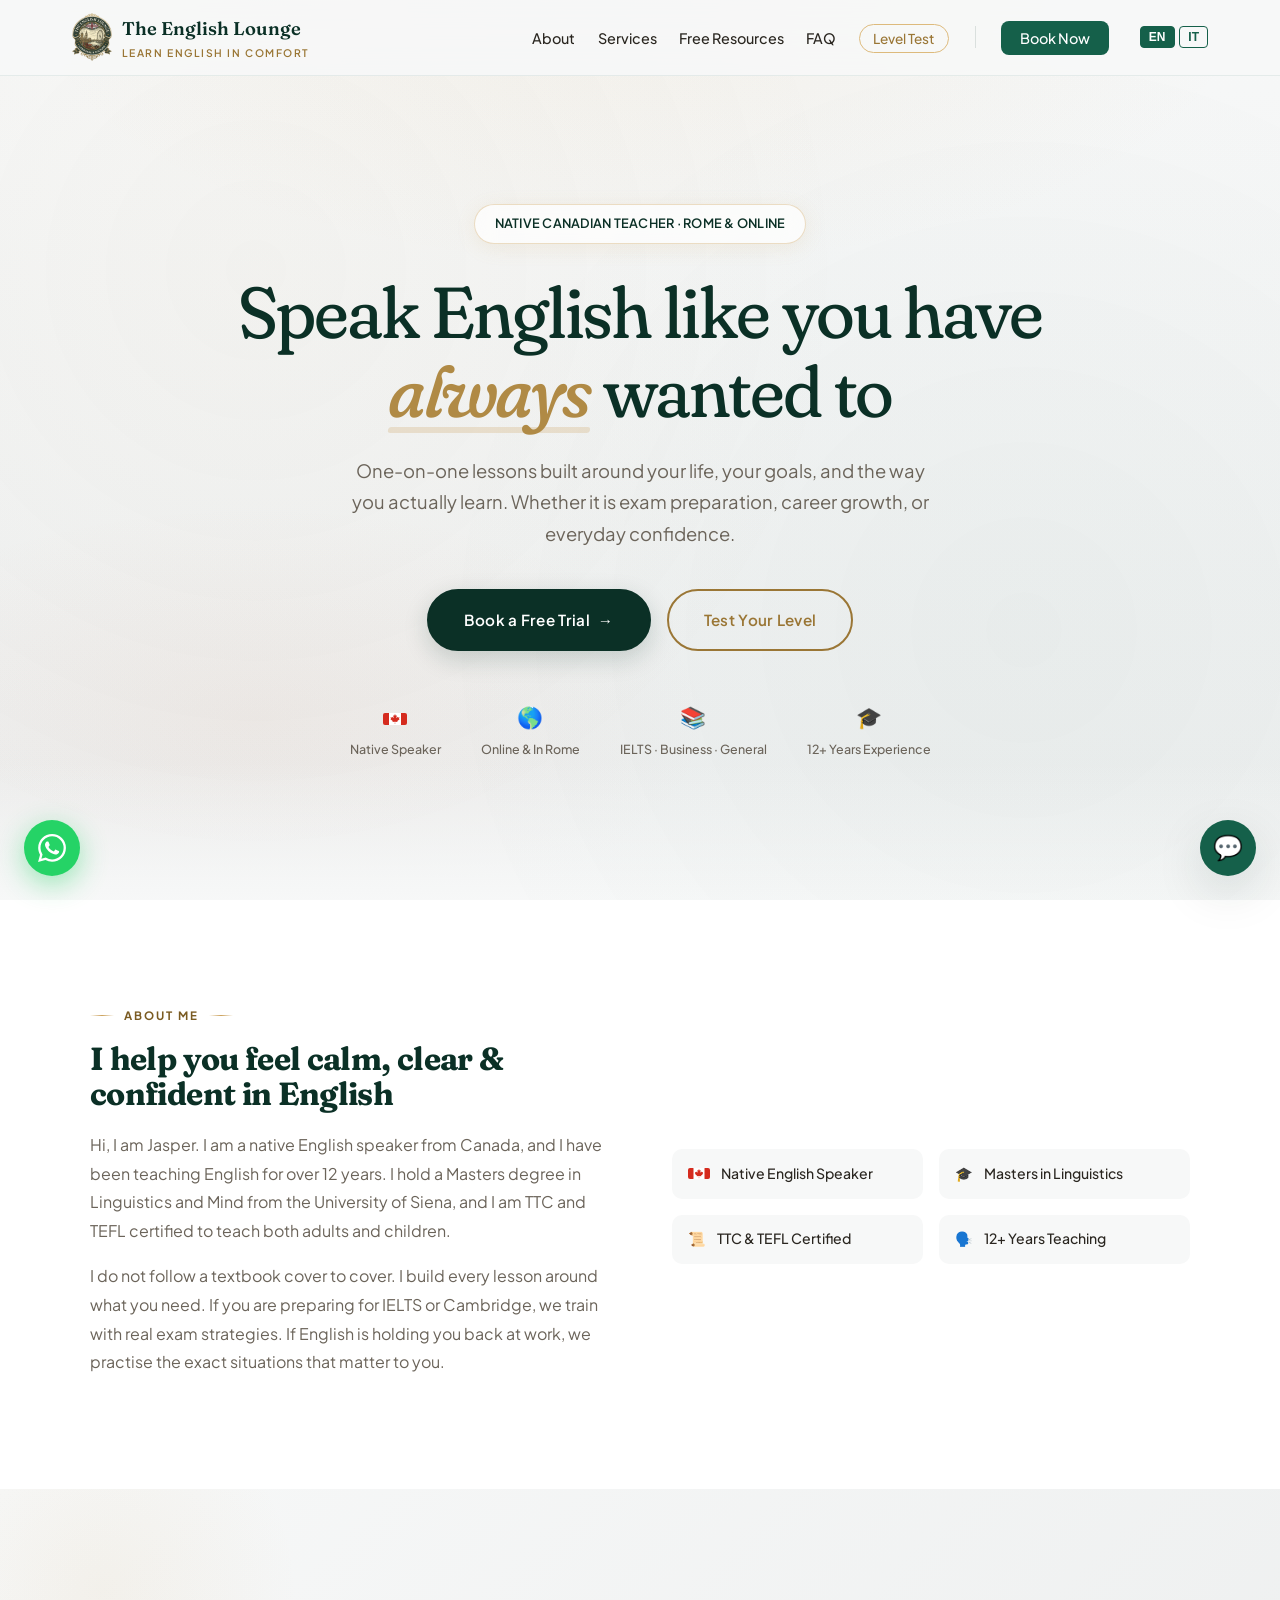
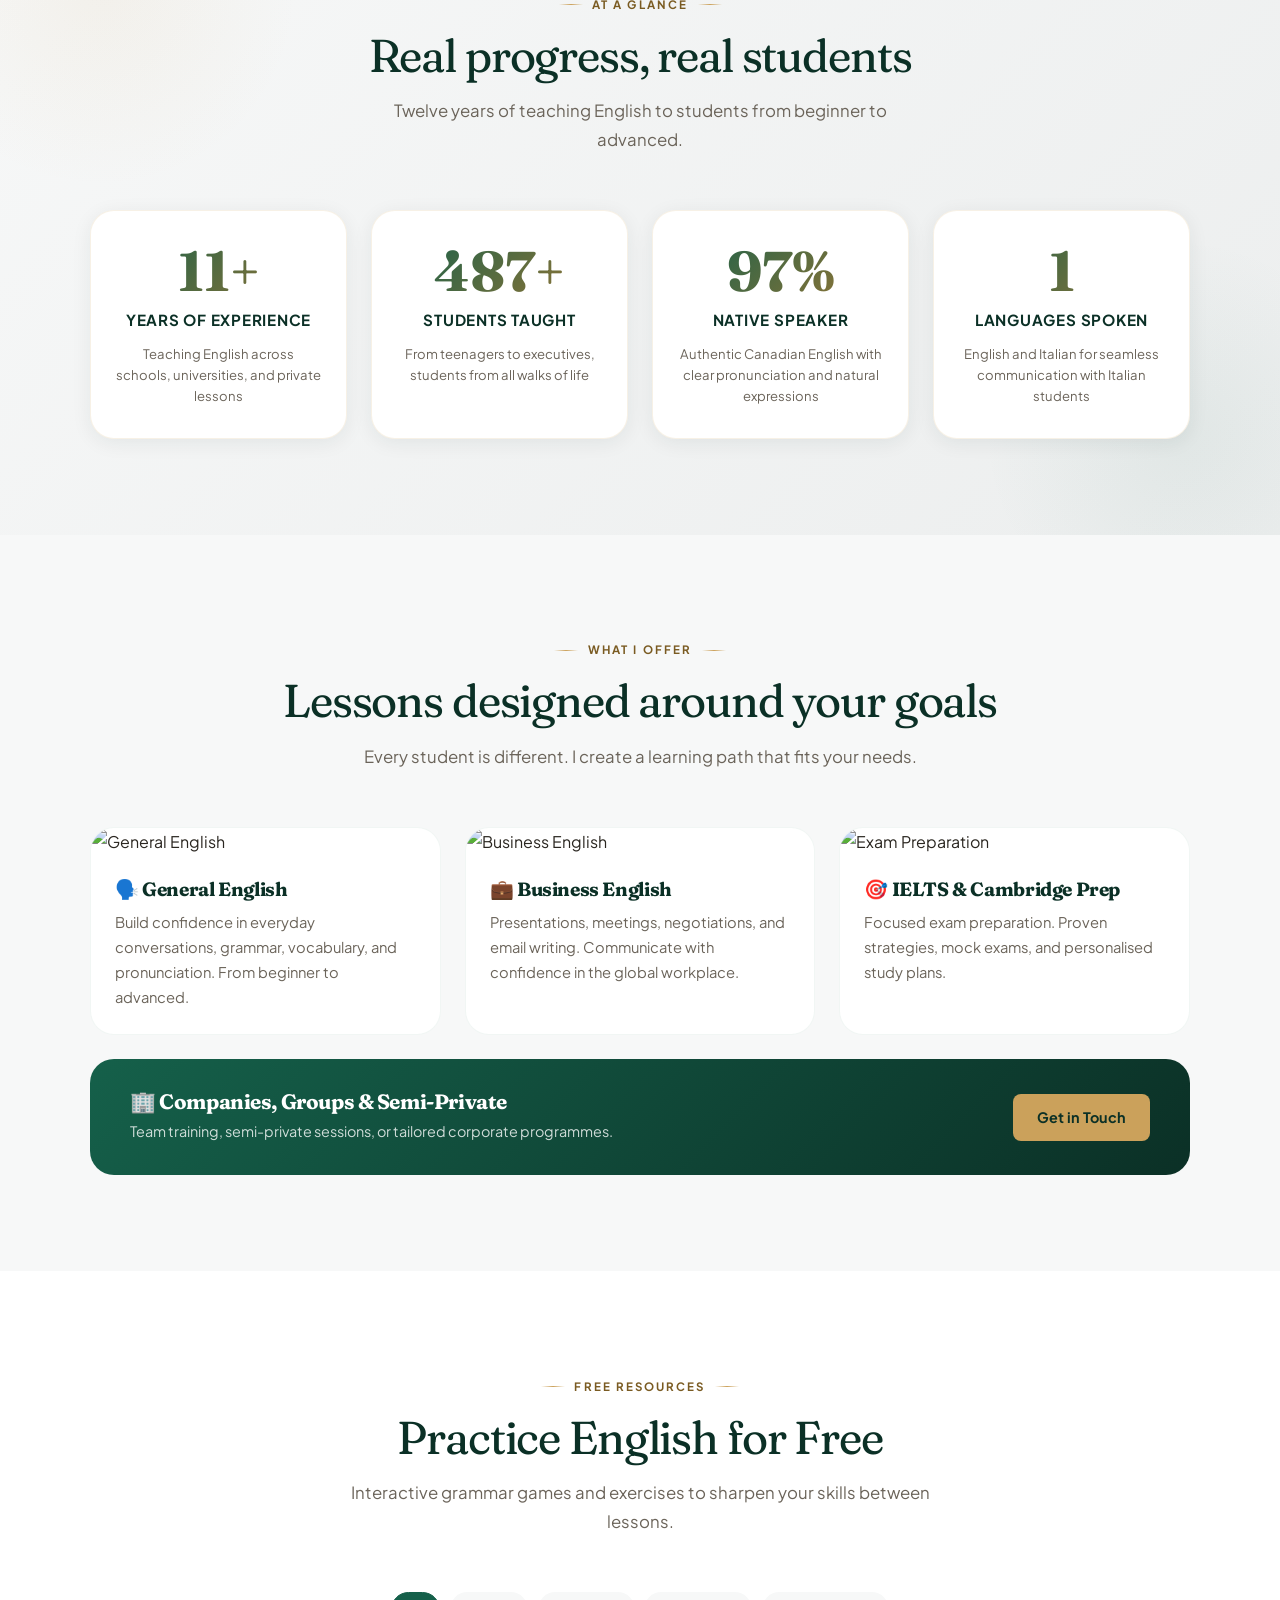
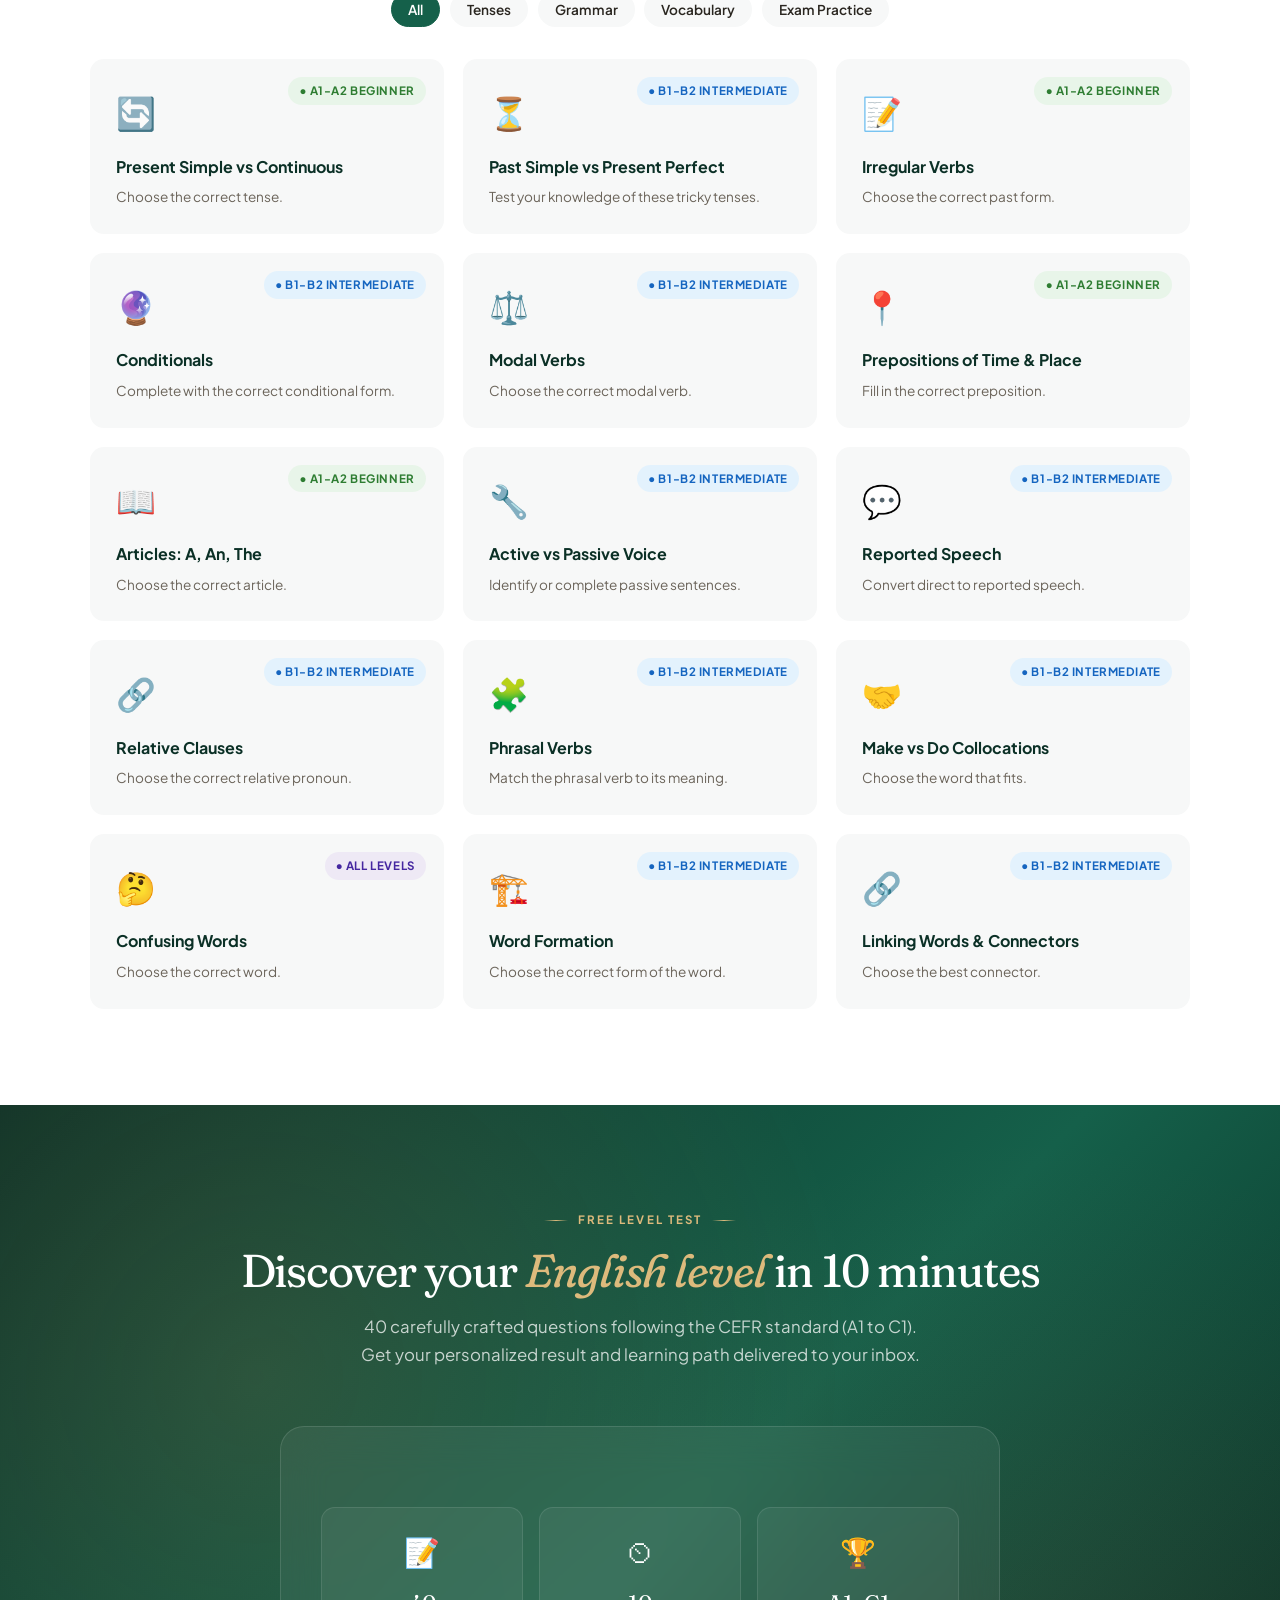
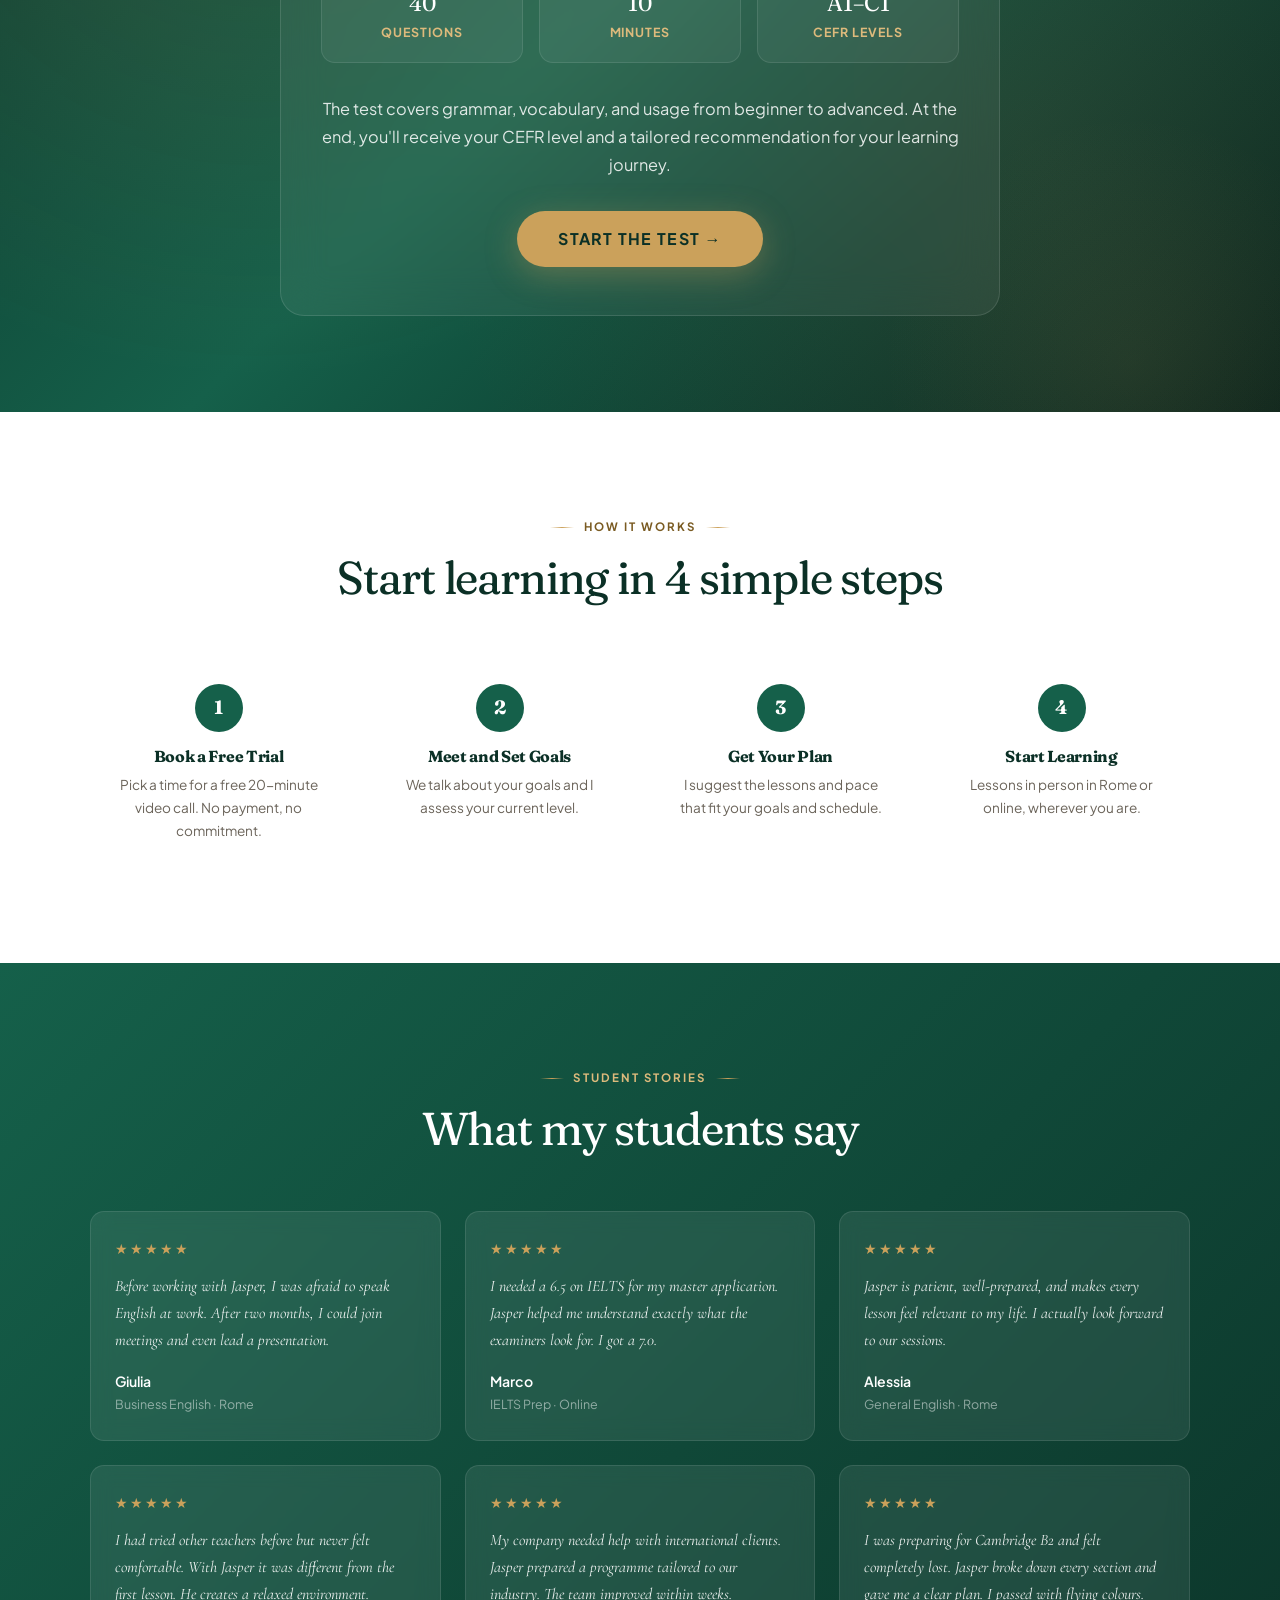
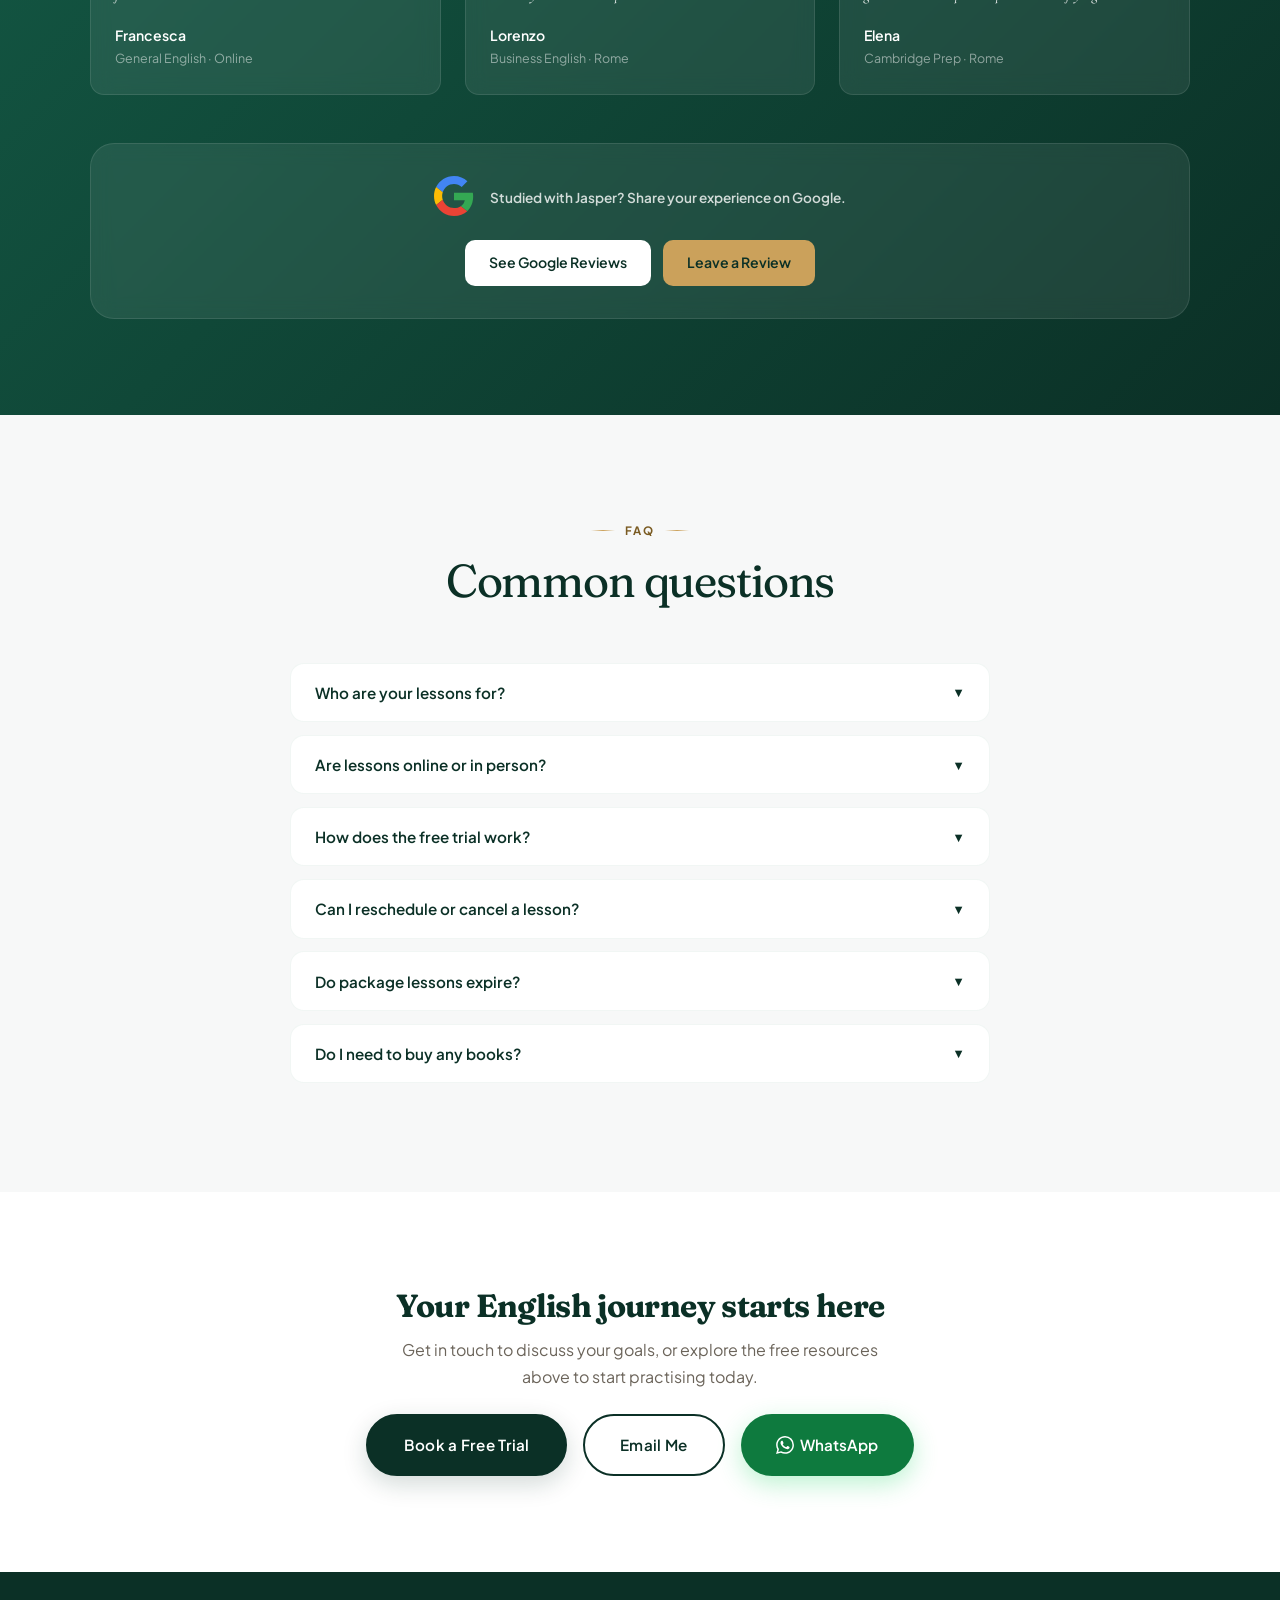
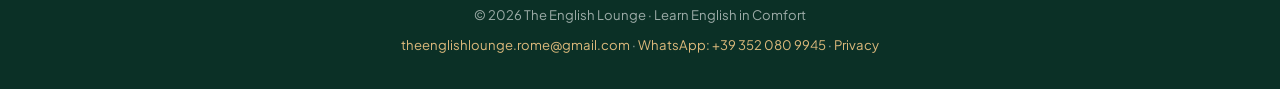
==== commit 3cbe9037: "Site audit fixes: reviews, level test, Italian copy, accessibility - Google review buttons now open " ====
--- a/index.html
+++ b/index.html
@@ -12,15 +12,18 @@
     <meta property="og:description" content="Private English lessons in Rome & Online. Native Canadian teacher with 12+ years experience. General English, Business English, IELTS & Cambridge preparation.">
     <meta property="og:url" content="https://englishloungerome.com/">
     <meta property="og:type" content="website">
-    <meta property="og:image" content="https://englishloungerome.com/logo.png">
+    <meta property="og:image" content="https://englishloungerome.com/og-image.jpg">
+    <meta property="og:image:width" content="1200">
+    <meta property="og:image:height" content="630">
+    <meta property="og:image:alt" content="The English Lounge, private English lessons in Rome and online">
+    <meta property="og:site_name" content="The English Lounge">
+    <meta property="og:locale" content="en_GB">
+    <meta property="og:locale:alternate" content="it_IT">
     <meta name="robots" content="index, follow">
-    <link rel="alternate" hreflang="en" href="https://englishloungerome.com/">
-    <link rel="alternate" hreflang="it" href="https://englishloungerome.com/">
-    <link rel="alternate" hreflang="x-default" href="https://englishloungerome.com/">
     <meta name="twitter:card" content="summary_large_image">
     <meta name="twitter:title" content="The English Lounge | Learn English in Comfort">
     <meta name="twitter:description" content="Private English lessons in Rome & Online. Native Canadian teacher with 12+ years experience. General English, Business English, IELTS & Cambridge preparation.">
-    <meta name="twitter:image" content="https://englishloungerome.com/logo.png">
+    <meta name="twitter:image" content="https://englishloungerome.com/og-image.jpg">
     <link rel="icon" type="image/png" sizes="32x32" href="favicon.png">
     <link rel="icon" type="image/x-icon" href="favicon.ico">
     <link rel="apple-touch-icon" sizes="180x180" href="favicon-180.png">
@@ -34,7 +37,7 @@
       "description": "Private English lessons in Rome and online with a native Canadian teacher. General English, Business English, IELTS and Cambridge exam preparation.",
       "url": "https://englishloungerome.com/",
       "logo": "https://englishloungerome.com/logo.png",
-      "image": "https://englishloungerome.com/logo.png",
+      "image": "https://englishloungerome.com/og-image.jpg",
       "telephone": "+393520809945",
       "email": "theenglishlounge.rome@gmail.com",
       "address": {
@@ -70,7 +73,9 @@
           "name": "Single Exam Preparation Lesson (IELTS / Cambridge)"
         }
       ],
+      "hasMap": "https://g.page/r/Ce1ph0kn_jyYEBI",
       "sameAs": [
+        "https://g.page/r/Ce1ph0kn_jyYEBI",
         "https://cal.com/the.englishlounge"
       ]
     }
@@ -85,7 +90,7 @@
           "name": "Who are your lessons for?",
           "acceptedAnswer": {
             "@type": "Answer",
-            "text": "Lessons are for adults and teenagers at every level, from complete beginner (A1) to advanced (C1+). Whether you need general conversation, Business English, or IELTS and Cambridge exam preparation, each lesson plan is personalized to your goals."
+            "text": "Anyone who wants to improve their English. I work with professionals, students preparing for exams, and anyone who wants to feel more confident."
           }
         },
         {
@@ -93,7 +98,7 @@
           "name": "Are lessons online or in person?",
           "acceptedAnswer": {
             "@type": "Answer",
-            "text": "Both. You can take lessons online via video call from anywhere, or in person in Rome. You choose whichever format suits you best."
+            "text": "Both! I teach online via video call and in person in Rome."
           }
         },
         {
@@ -101,7 +106,7 @@
           "name": "How does the free trial work?",
           "acceptedAnswer": {
             "@type": "Answer",
-            "text": "The free trial is a relaxed 20-minute video call. We get to know each other, assess your current level, and discuss your goals. There is no payment and no commitment required."
+            "text": "It is a free 20-minute session with no commitment. We talk about your goals, I assess your level, and explain how I can help."
           }
         },
         {
@@ -109,7 +114,7 @@
           "name": "Can I reschedule or cancel a lesson?",
           "acceptedAnswer": {
             "@type": "Answer",
-            "text": "Yes. You can reschedule or cancel with at least 1 day of notice for a full refund of the lesson. Changes communicated later than that are treated as a completed lesson."
+            "text": "Yes, just let me know at least 24 hours in advance."
           }
         },
         {
@@ -117,7 +122,7 @@
           "name": "Do package lessons expire?",
           "acceptedAnswer": {
             "@type": "Answer",
-            "text": "Packages are flexible and designed to fit your schedule. Lessons can be booked at times that work for you, week by week."
+            "text": "No. Once purchased, the lessons are yours to use at your own pace."
           }
         },
         {
@@ -125,7 +130,7 @@
           "name": "Do I need to buy any books?",
           "acceptedAnswer": {
             "@type": "Answer",
-            "text": "No. All learning materials are provided as part of your lessons, tailored to your level and goals."
+            "text": "For general and business lessons, I provide handouts and resources. For exam preparation, I will recommend the official preparation book."
           }
         }
       ]
@@ -388,14 +393,14 @@
             transform: translateY(-3px);
         }
         .btn-whatsapp {
-            background: #25D366; color: var(--white);
+            background: #0E7A3E; color: var(--white);
             padding: 1rem 2.2rem; border-radius: 50px;
             text-decoration: none; font-weight: 600;
             font-size: 0.95rem; transition: var(--transition);
             display: inline-flex; align-items: center; gap: 0.4rem;
             box-shadow: 0 8px 24px rgba(37,211,102,0.3);
         }
-        .btn-whatsapp:hover { background: #1FA855; transform: translateY(-3px); }
+        .btn-whatsapp:hover { background: #0B6633; transform: translateY(-3px); }
         .wa-fab {
             position: fixed; bottom: 1.5rem; left: 1.5rem; width: 56px; height: 56px;
             background: #25D366; color: white; border-radius: 50%; border: none;
@@ -555,11 +560,11 @@
         .level-c1c2 { background: #F3E5F5; color: #7B1FA2; }
         .level-all { background: #EEE9F5; color: #4527A0; }
         .game-card-icon { font-size: 2rem; margin-bottom: 0.8rem; }
-        .game-card h4 {
-            font-family: var(--font-body); font-size: 1rem;
+        .game-card-title {
+            display: block; font-family: var(--font-body); font-size: 1rem;
             font-weight: 700; margin-bottom: 0.4rem; color: var(--forest-deep);
         }
-        .game-card p { font-size: 0.85rem; color: var(--text-light); line-height: 1.6; }
+        .game-card-desc { display: block; font-size: 0.85rem; color: var(--text-light); line-height: 1.6; }
 
         /* Game Modal */
         .game-modal-overlay {
@@ -925,69 +930,6 @@
             from { opacity: 0; transform: translateY(10px); }
             to { opacity: 1; transform: translateY(0); }
         }
-
-        /* ===== PRICING ===== */
-        .pricing { background: var(--cream); }
-        .pricing-toggle { display: flex; justify-content: center; gap: 0.5rem; margin-bottom: 2.5rem; }
-        .pricing-toggle-btn {
-            background: var(--white); border: 2px solid var(--cream-dark); padding: 0.7rem 1.5rem;
-            border-radius: 10px; font-size: 0.9rem; font-weight: 600; cursor: pointer;
-            transition: var(--transition); font-family: var(--font-body);
-        }
-        .pricing-toggle-btn.active { background: var(--forest); color: var(--white); border-color: var(--forest); }
-        .pricing-cards { display: grid; grid-template-columns: repeat(3, 1fr); gap: 1.5rem; }
-        .pricing-card {
-            background: var(--white); border-radius: var(--radius-lg); padding: 2rem;
-            border: 2px solid transparent; transition: var(--transition); position: relative;
-        }
-        .pricing-card:hover { transform: translateY(-4px); box-shadow: var(--shadow-lg); }
-        .pricing-card.featured { border-color: var(--gold); box-shadow: var(--shadow-gold); }
-        .pricing-card.featured::before {
-            content: ''; position: absolute; top: 0; left: 0; right: 0; height: 4px;
-            background: linear-gradient(90deg, var(--gold), var(--gold-light));
-            border-radius: var(--radius-lg) var(--radius-lg) 0 0;
-        }
-        .pricing-badge {
-            display: inline-block; background: linear-gradient(135deg, var(--gold), var(--gold-light));
-            color: var(--forest-deep); font-size: 0.72rem; font-weight: 700;
-            text-transform: uppercase; letter-spacing: 0.1em;
-            padding: 0.3rem 0.8rem; border-radius: 50px; margin-bottom: 1rem;
-        }
-        .pricing-card h3 { font-size: 1.25rem; margin-bottom: 0.3rem; }
-        .pricing-desc { font-size: 0.85rem; color: var(--text-light); margin-bottom: 1.2rem; }
-        .pricing-amount { display: flex; align-items: baseline; gap: 0.3rem; margin-bottom: 0.3rem; }
-        .pricing-amount .currency { font-size: 1.4rem; font-weight: 600; color: var(--forest); }
-        .pricing-amount .amount {
-            font-size: 2.8rem; font-weight: 700; color: var(--forest);
-            font-family: var(--font-display); line-height: 1;
-        }
-        .pricing-per { font-size: 0.82rem; color: var(--text-light); margin-bottom: 0.5rem; }
-        .pricing-savings {
-            display: inline-block; background: #E8F5E9; color: #2E7D32;
-            font-size: 0.78rem; font-weight: 600; padding: 0.2rem 0.6rem;
-            border-radius: 4px; margin-bottom: 1.2rem;
-        }
-        .pricing-features { list-style: none; margin-bottom: 1.5rem; }
-        .pricing-features li {
-            padding: 0.4rem 0; font-size: 0.88rem; display: flex;
-            align-items: flex-start; gap: 0.5rem; color: var(--text);
-        }
-        .pricing-features li::before { content: '\2713'; color: var(--forest); font-weight: 700; flex-shrink: 0; }
-        .pricing-link {
-            display: block; text-align: center; background: var(--forest); color: var(--white);
-            padding: 0.8rem; border-radius: 10px; text-decoration: none;
-            font-weight: 600; font-size: 0.92rem; transition: var(--transition);
-        }
-        .pricing-link:hover { background: var(--forest-deep); transform: translateY(-1px); }
-        .pricing-card.featured .pricing-link { background: var(--gold); color: var(--forest-deep); }
-        .pricing-card.featured .pricing-link:hover { background: var(--gold-dark); }
-        .free-trial-box {
-            text-align: center; margin-top: 2.5rem; padding: 2rem;
-            background: var(--white); border-radius: var(--radius-lg); border: 2px dashed var(--gold);
-        }
-        .free-trial-box h3 { font-size: 1.2rem; margin-bottom: 0.5rem; }
-        .free-trial-box p { color: var(--text-light); font-size: 0.92rem; margin-bottom: 1rem; }
-
         /* ===== HOW IT WORKS ===== */
         .how-it-works { background: var(--white); }
         .steps-grid { display: grid; grid-template-columns: repeat(4, 1fr); gap: 1.5rem; }
@@ -998,7 +940,7 @@
             font-family: var(--font-display); font-size: 1.2rem; font-weight: 700;
             margin: 0 auto 1rem;
         }
-        .step h4 { font-size: 1rem; margin-bottom: 0.5rem; }
+        .step h3 { font-size: 1rem; margin-bottom: 0.5rem; }
         .step p { font-size: 0.85rem; color: var(--text-light); }
 
         /* ===== TESTIMONIALS ===== */
@@ -1146,7 +1088,6 @@
         /* ===== RESPONSIVE ===== */
         @media (max-width: 900px) {
             .services-grid { grid-template-columns: 1fr; }
-            .pricing-cards { grid-template-columns: 1fr; max-width: 400px; margin: 0 auto; }
             .testimonials-grid { grid-template-columns: 1fr; max-width: 500px; margin: 0 auto; }
             .steps-grid { grid-template-columns: repeat(2, 1fr); }
             .about-grid { grid-template-columns: 1fr; }
@@ -1177,6 +1118,28 @@
             .result-score-row { gap: 0.8rem; }
             .result-stat { min-width: 100px; padding: 0.8rem 1rem; }
         }
+
+        /* ===== ACCESSIBILITY & POLISH (Nov 2026) ===== */
+        .sr-only {
+            position: absolute; width: 1px; height: 1px; padding: 0; margin: -1px;
+            overflow: hidden; clip: rect(0,0,0,0); white-space: nowrap; border: 0;
+        }
+        .section-label { color: #7A5B22; }
+        .entry-test .section-label, .testimonials .section-label { color: var(--gold-light); }
+        button.game-card {
+            display: block; width: 100%; text-align: left; font: inherit; color: inherit;
+        }
+        .lead-consent-optional { opacity: 0.9; }
+        .lead-fallback {
+            background: #FFF4E5; border: 1px solid #F0C27A; color: #5C3B00;
+            border-radius: 12px; padding: 1rem 1.2rem; margin: 0 0 1.5rem;
+            font-size: 0.92rem; line-height: 1.6; text-align: left;
+        }
+        .lead-fallback a { color: #5C3B00; font-weight: 700; }
+        @media (max-width: 768px) {
+            .wa-fab { left: auto; right: 1rem; bottom: 5rem; width: 50px; height: 50px; }
+            .chat-fab { right: 1rem; bottom: 1rem; width: 50px; height: 50px; }
+        }
     </style>
 </head>
 <body>
@@ -1185,11 +1148,11 @@
 <nav class="navbar" id="navbar">
     <div class="nav-inner">
         <a href="#home" class="nav-brand" aria-label="The English Lounge - back to top">
-            <img src="logo.png" alt="The English Lounge" width="40" height="48">
+            <img src="logo-small.png" alt="The English Lounge" width="40" height="48">
             <div>
                 <div class="nav-brand-text">The English Lounge</div>
                 <div class="nav-brand-tagline">
-                    <span data-en>Learn English in Comfort</span><span data-it>Impara l&#39;Inglese con Comodita</span>
+                    <span data-en>Learn English in Comfort</span><span data-it>Impara l&#39;Inglese con Comodità</span>
                 </div>
             </div>
         </a>
@@ -1198,22 +1161,23 @@
             <li><a href="#services"><span data-en>Services</span><span data-it>Servizi</span></a></li>
             <li><a href="#resources"><span data-en>Free Resources</span><span data-it>Risorse Gratuite</span></a></li>
             <li><a href="#faq"><span data-en>FAQ</span><span data-it>Domande</span></a></li>
-            <li><a href="#entry-test" class="nav-highlight"><span data-en>Level Test</span><span data-it>Test Livello</span></a></li>
+            <li><a href="#entry-test" class="nav-highlight"><span data-en>Level Test</span><span data-it>Test di Livello</span></a></li>
             <li class="nav-divider" aria-hidden="true"></li>
             <li><a href="https://cal.com/the.englishlounge/free-trial" target="_blank" rel="noopener" class="nav-cta"><span data-en>Book Now</span><span data-it>Prenota</span></a></li>
             <li>
                 <div class="lang-switch">
-                    <button class="lang-btn active" id="btnEn" onclick="setLang('en')">EN</button>
-                    <button class="lang-btn" id="btnIt" onclick="setLang('it')">IT</button>
+                    <button class="lang-btn active" id="btnEn" onclick="setLang('en')" lang="en" aria-label="English" aria-pressed="true">EN</button>
+                    <button class="lang-btn" id="btnIt" onclick="setLang('it')" lang="it" aria-label="Italiano" aria-pressed="false">IT</button>
                 </div>
             </li>
         </ul>
-        <button class="hamburger" id="hamburger" onclick="toggleMenu()">
+        <button class="hamburger" id="hamburger" onclick="toggleMenu()" aria-label="Menu" aria-controls="navLinks" aria-expanded="false">
             <span></span><span></span><span></span>
         </button>
     </div>
 </nav>
 
+<main id="main">
 <!-- ===== HERO ===== -->
 <section class="hero" id="home">
     <div class="hero-content">
@@ -1232,13 +1196,12 @@
         <div class="hero-buttons">
             <a href="https://cal.com/the.englishlounge/free-trial" target="_blank" rel="noopener" class="btn-primary"><span data-en>Book a Free Trial</span><span data-it>Prenota una Prova Gratuita</span> &rarr;</a>
             <a href="#entry-test" class="btn-secondary" style="border-color:var(--gold-dark);color:var(--gold-dark);"><span data-en>Test Your Level</span><span data-it>Testa il tuo Livello</span></a>
-            <a href="#resources" class="btn-secondary"><span data-en>Free Resources</span><span data-it>Risorse Gratuite</span></a>
         </div>
         <div class="hero-stats">
             <div class="hero-stat"><div class="hero-stat-icon"><img src="canada-flag.svg" alt="Canada" width="24" height="12" style="width:24px;height:auto;vertical-align:middle;border-radius:2px;"></div><div class="hero-stat-label"><span data-en>Native Speaker</span><span data-it>Madrelingua</span></div></div>
             <div class="hero-stat"><div class="hero-stat-icon">&#127758;</div><div class="hero-stat-label"><span data-en>Online &amp; In Rome</span><span data-it>Online &amp; a Roma</span></div></div>
-            <div class="hero-stat"><div class="hero-stat-icon">&#128218;</div><div class="hero-stat-label">IELTS &middot; Business &middot; General</div></div>
-            <div class="hero-stat"><div class="hero-stat-icon">&#127891;</div><div class="hero-stat-label"><span data-en>12+ Years Experience</span><span data-it>12+ Anni Esperienza</span></div></div>
+            <div class="hero-stat"><div class="hero-stat-icon">&#128218;</div><div class="hero-stat-label"><span data-en>IELTS &middot; Business &middot; General</span><span data-it>IELTS &middot; Business &middot; Generale</span></div></div>
+            <div class="hero-stat"><div class="hero-stat-icon">&#127891;</div><div class="hero-stat-label"><span data-en>12+ Years Experience</span><span data-it>12+ Anni di Esperienza</span></div></div>
         </div>
     </div>
 </section>
@@ -1255,11 +1218,11 @@
                 </h2>
                 <p>
                     <span data-en>Hi, I am Jasper. I am a native English speaker from Canada, and I have been teaching English for over 12 years. I hold a Masters degree in Linguistics and Mind from the University of Siena, and I am TTC and TEFL certified to teach both adults and children.</span>
-                    <span data-it>Ciao, sono Jasper. Sono madrelingua inglese dal Canada e insegno inglese da oltre 12 anni. Ho una Laurea Magistrale in Linguistica e Mente presso l&#39;Universita di Siena e sono certificato TTC e TEFL.</span>
+                    <span data-it>Ciao, sono Jasper. Sono madrelingua inglese dal Canada e insegno inglese da oltre 12 anni. Ho una Laurea Magistrale in Linguistica e Mente presso l&#39;Università di Siena e sono certificato TTC e TEFL.</span>
                 </p>
                 <p>
                     <span data-en>I do not follow a textbook cover to cover. I build every lesson around what you need. If you are preparing for IELTS or Cambridge, we train with real exam strategies. If English is holding you back at work, we practise the exact situations that matter to you.</span>
-                    <span data-it>Non seguo un libro di testo dalla prima all&#39;ultima pagina. Costruisco ogni lezione intorno a cio di cui hai bisogno. Se ti stai preparando per IELTS o Cambridge, ci alleniamo con strategie reali.</span>
+                    <span data-it>Non seguo un libro di testo dalla prima all&#39;ultima pagina. Costruisco ogni lezione intorno a ciò di cui hai bisogno. Se ti stai preparando per IELTS o Cambridge, ci alleniamo con strategie reali.</span>
                 </p>
             </div>
             <div>
@@ -1267,7 +1230,7 @@
                     <div class="credential"><img src="canada-flag.svg" alt="Canada" width="22" height="11" style="width:22px;height:auto;border-radius:2px;"> <span data-en>Native English Speaker</span><span data-it>Madrelingua Inglese</span></div>
                     <div class="credential">&#127891; <span data-en>Masters in Linguistics</span><span data-it>Laurea in Linguistica</span></div>
                     <div class="credential">&#128220; <span data-en>TTC &amp; TEFL Certified</span><span data-it>Certificato TTC &amp; TEFL</span></div>
-                    <div class="credential">&#128483;&#65039; <span data-en>12+ Years Teaching</span><span data-it>12+ Anni Insegnamento</span></div>
+                    <div class="credential">&#128483;&#65039; <span data-en>12+ Years Teaching</span><span data-it>12+ Anni di Insegnamento</span></div>
                 </div>
             </div>
         </div>
@@ -1278,30 +1241,30 @@
 <section class="results">
     <div class="section-inner">
         <div class="section-header">
-            <span class="section-label"><span data-en>Our Results</span><span data-it>I Nostri Risultati</span></span>
+            <span class="section-label"><span data-en>At a Glance</span><span data-it>In Breve</span></span>
             <h2><span data-en>Real progress, real students</span><span data-it>Progressi reali, studenti reali</span></h2>
-            <p><span data-en>Twelve years of teaching English to students from beginner to advanced.</span><span data-it>Dodici anni insegnando inglese a studenti da principianti ad avanzati.</span></p>
+            <p><span data-en>Twelve years of teaching English to students from beginner to advanced.</span><span data-it>Dodici anni di insegnamento, con studenti dal livello principiante a quello avanzato.</span></p>
         </div>
         <div class="results-grid">
             <div class="result-card fade-in">
-                <div class="result-number" data-target="12" data-suffix="+">0</div>
+                <div class="result-number" data-target="12" data-suffix="+">12+</div>
                 <div class="result-label"><span data-en>Years of Experience</span><span data-it>Anni di Esperienza</span></div>
-                <div class="result-desc"><span data-en>Teaching English across schools, universities, and private lessons</span><span data-it>Insegnando inglese in scuole, universita e lezioni private</span></div>
+                <div class="result-desc"><span data-en>Teaching English across schools, universities, and private lessons</span><span data-it>Insegnamento in scuole, università e lezioni private</span></div>
             </div>
             <div class="result-card fade-in">
-                <div class="result-number" data-target="500" data-suffix="+">0</div>
-                <div class="result-label"><span data-en>Students Taught</span><span data-it>Studenti Insegnati</span></div>
+                <div class="result-number" data-target="500" data-suffix="+">500+</div>
+                <div class="result-label"><span data-en>Students Taught</span><span data-it>Studenti Seguiti</span></div>
                 <div class="result-desc"><span data-en>From teenagers to executives, students from all walks of life</span><span data-it>Da adolescenti a dirigenti, studenti di ogni tipo</span></div>
             </div>
             <div class="result-card fade-in">
-                <div class="result-number" data-target="100" data-suffix="%">0</div>
+                <div class="result-number" data-target="100" data-suffix="%">100%</div>
                 <div class="result-label"><span data-en>Native Speaker</span><span data-it>Madrelingua</span></div>
                 <div class="result-desc"><span data-en>Authentic Canadian English with clear pronunciation and natural expressions</span><span data-it>Inglese canadese autentico con pronuncia chiara ed espressioni naturali</span></div>
             </div>
             <div class="result-card fade-in">
-                <div class="result-number" data-target="2" data-suffix="">0</div>
+                <div class="result-number" data-target="2" data-suffix="">2</div>
                 <div class="result-label"><span data-en>Languages Spoken</span><span data-it>Lingue Parlate</span></div>
-                <div class="result-desc"><span data-en>English and Italian for seamless communication with Italian students</span><span data-it>Inglese e italiano per comunicazione fluida con studenti italiani</span></div>
+                <div class="result-desc"><span data-en>English and Italian for seamless communication with Italian students</span><span data-it>Inglese e italiano, per spiegare tutto con chiarezza agli studenti italiani</span></div>
             </div>
         </div>
     </div>
@@ -1313,28 +1276,28 @@
         <div class="section-header">
             <span class="section-label"><span data-en>What I Offer</span><span data-it>Cosa Offro</span></span>
             <h2><span data-en>Lessons designed around your goals</span><span data-it>Lezioni progettate intorno ai tuoi obiettivi</span></h2>
-            <p><span data-en>Every student is different. I create a learning path that fits your needs.</span><span data-it>Ogni studente e diverso. Creo un percorso su misura per le tue esigenze.</span></p>
+            <p><span data-en>Every student is different. I create a learning path that fits your needs.</span><span data-it>Ogni studente è diverso. Creo un percorso su misura per le tue esigenze.</span></p>
         </div>
         <div class="services-grid">
             <div class="service-card fade-in">
-                <img src="https://images.unsplash.com/photo-1543269865-cbf427effbad?w=600&q=80" referrerpolicy="no-referrer" alt="General English" class="service-img" width="600" height="180" loading="lazy">
+                <img src="https://images.unsplash.com/photo-1543269865-cbf427effbad?w=600&q=80" referrerpolicy="no-referrer" alt="General English" data-alt-en="General English" data-alt-it="Inglese Generale" class="service-img" width="600" height="180" loading="lazy">
                 <div class="service-body">
                     <h3><span data-en>&#128483;&#65039; General English</span><span data-it>&#128483;&#65039; Inglese Generale</span></h3>
                     <p><span data-en>Build confidence in everyday conversations, grammar, vocabulary, and pronunciation. From beginner to advanced.</span><span data-it>Acquisisci sicurezza nelle conversazioni quotidiane, grammatica, vocabolario e pronuncia.</span></p>
                 </div>
             </div>
             <div class="service-card fade-in">
-                <img src="https://images.unsplash.com/photo-1517245386807-bb43f82c33c4?w=600&q=80" referrerpolicy="no-referrer" alt="Business English" class="service-img" width="600" height="180" loading="lazy">
+                <img src="https://images.unsplash.com/photo-1517245386807-bb43f82c33c4?w=600&q=80" referrerpolicy="no-referrer" alt="Business English" data-alt-en="Business English" data-alt-it="Inglese Commerciale" class="service-img" width="600" height="180" loading="lazy">
                 <div class="service-body">
                     <h3><span data-en>&#128188; Business English</span><span data-it>&#128188; Inglese Commerciale</span></h3>
                     <p><span data-en>Presentations, meetings, negotiations, and email writing. Communicate with confidence in the global workplace.</span><span data-it>Presentazioni, riunioni, negoziazioni e email. Comunica con sicurezza nel mondo del lavoro.</span></p>
                 </div>
             </div>
             <div class="service-card fade-in">
-                <img src="https://images.unsplash.com/photo-1434030216411-0b793f4b4173?w=600&q=80" referrerpolicy="no-referrer" alt="Exam Preparation" class="service-img" width="600" height="180" loading="lazy">
+                <img src="https://images.unsplash.com/photo-1434030216411-0b793f4b4173?w=600&q=80" referrerpolicy="no-referrer" alt="Exam Preparation" data-alt-en="Exam Preparation" data-alt-it="Preparazione agli Esami" class="service-img" width="600" height="180" loading="lazy">
                 <div class="service-body">
                     <h3><span data-en>&#127919; IELTS &amp; Cambridge Prep</span><span data-it>&#127919; Preparazione IELTS &amp; Cambridge</span></h3>
-                    <p><span data-en>Focused exam preparation. Proven strategies, mock exams, and personalised score improvement plans.</span><span data-it>Preparazione mirata. Strategie comprovate, simulazioni e piani personalizzati.</span></p>
+                    <p><span data-en>Focused exam preparation. Proven strategies, mock exams, and personalised study plans.</span><span data-it>Preparazione mirata. Strategie comprovate, simulazioni e piani personalizzati.</span></p>
                 </div>
             </div>
         </div>
@@ -1373,7 +1336,7 @@
         <div class="section-header">
             <span class="section-label"><span data-en>Free Level Test</span><span data-it>Test di Livello Gratuito</span></span>
             <h2><span data-en>Discover your <em>English level</em> in 10 minutes</span><span data-it>Scopri il tuo <em>livello d'inglese</em> in 10 minuti</span></h2>
-            <p><span data-en>40 carefully crafted questions following the CEFR standard (A1 to C1). Get your personalized result and learning path delivered to your inbox.</span><span data-it>40 domande studiate seguendo lo standard CEFR (A1 a C1). Ricevi il tuo risultato personalizzato e un percorso di apprendimento direttamente nella tua email.</span></p>
+            <p><span data-en>40 carefully crafted questions following the CEFR standard (A1 to C1). Get your personalized result and learning path delivered to your inbox.</span><span data-it>40 domande studiate seguendo lo standard CEFR (da A1 a C1). Ricevi il tuo risultato personalizzato e un percorso di apprendimento via email.</span></p>
         </div>
 
         <div class="test-intro-card">
@@ -1396,7 +1359,7 @@
             </div>
             <p style="color:rgba(255,255,255,0.85);margin-bottom:2rem;font-size:1.02rem;line-height:1.7;">
                 <span data-en>The test covers grammar, vocabulary, and usage from beginner to advanced. At the end, you'll receive your CEFR level and a tailored recommendation for your learning journey.</span>
-                <span data-it>Il test copre grammatica, vocabolario e uso dalla principiante all'avanzato. Alla fine riceverai il tuo livello CEFR e un consiglio su misura per il tuo percorso.</span>
+                <span data-it>Il test copre grammatica, vocabolario e uso, dal livello principiante a quello avanzato. Alla fine riceverai il tuo livello CEFR e un consiglio su misura per il tuo percorso.</span>
             </p>
             <button class="btn-start-test" onclick="openEntryTest()">
                 <span data-en>Start the Test &rarr;</span>
@@ -1414,123 +1377,6 @@
     </div>
 </div>
 
-<!-- ===== PRICING ===== -->
-<section class="pricing" id="pricing" hidden style="display:none">
-    <div class="section-inner">
-        <div class="section-header">
-            <span class="section-label"><span data-en>Pricing</span><span data-it>Prezzi</span></span>
-            <h2><span data-en>Simple, transparent pricing</span><span data-it>Prezzi semplici e trasparenti</span></h2>
-            <p><span data-en>Choose a single lesson or save with a package. All lessons are 60 minutes.</span><span data-it>Scegli una lezione singola o risparmia con un pacchetto. Tutte le lezioni durano 60 minuti.</span></p>
-        </div>
-        <div class="pricing-toggle">
-            <button class="pricing-toggle-btn active" id="togGeneral" onclick="showPricing('general')">
-                <span data-en>&#128483;&#65039;&#128188; General &amp; Business</span><span data-it>&#128483;&#65039;&#128188; Generale &amp; Business</span>
-            </button>
-            <button class="pricing-toggle-btn" id="togExam" onclick="showPricing('exam')">
-                <span data-en>&#127919; IELTS &amp; Cambridge</span><span data-it>&#127919; IELTS &amp; Cambridge</span>
-            </button>
-        </div>
-
-        <!-- General & Business Pricing -->
-        <div class="pricing-cards" id="pricingGeneral">
-            <div class="pricing-card fade-in">
-                <h3><span data-en>Single Lesson</span><span data-it>Lezione Singola</span></h3>
-                <p class="pricing-desc"><span data-en>Ideal for flexible students</span><span data-it>Ideale per studenti flessibili</span></p>
-                <div class="pricing-amount"><span class="currency">&euro;</span><span class="amount">20</span></div>
-                <p class="pricing-per"><span data-en>per lesson</span><span data-it>a lezione</span></p>
-                <ul class="pricing-features">
-                    <li><span data-en>60-minute session</span><span data-it>Sessione di 60 minuti</span></li>
-                    <li><span data-en>Personalized lesson plan</span><span data-it>Piano lezione personalizzato</span></li>
-                    <li><span data-en>Flexible scheduling</span><span data-it>Orario flessibile</span></li>
-                </ul>
-                <a href="https://cal.com/the.englishlounge/english-lesson-general" class="pricing-link"><span data-en>Book Now</span><span data-it>Prenota Ora</span></a>
-            </div>
-            <div class="pricing-card featured fade-in">
-                <span class="pricing-badge"><span data-en>Best for Progress</span><span data-it>Migliore per Progresso</span></span>
-                <h3><span data-en>5-Lesson Pack</span><span data-it>Pacchetto 5 Lezioni</span></h3>
-                <p class="pricing-desc"><span data-en>Best for steady progress</span><span data-it>Migliore per progressi costanti</span></p>
-                <div class="pricing-amount"><span class="currency">&euro;</span><span class="amount">95</span></div>
-                <p class="pricing-per"><span data-en>&euro;19 per lesson</span><span data-it>&euro;19 a lezione</span></p>
-                <span class="pricing-savings"><span data-en>Save &euro;5 (5% off)</span><span data-it>Risparmi &euro;5 (5%)</span></span>
-                <ul class="pricing-features">
-                    <li><span data-en>5 x 60-minute sessions</span><span data-it>5 x sessioni da 60 minuti</span></li>
-                    <li><span data-en>Personalized learning path</span><span data-it>Percorso personalizzato</span></li>
-                    <li><span data-en>Progress tracking</span><span data-it>Monitoraggio progressi</span></li>
-                    <li><span data-en>Priority scheduling</span><span data-it>Prenotazione prioritaria</span></li>
-                </ul>
-                <a href="https://cal.com/the.englishlounge/5-lesson-pack" class="pricing-link"><span data-en>Get Started</span><span data-it>Inizia Ora</span></a>
-            </div>
-            <div class="pricing-card fade-in">
-                <h3><span data-en>10-Lesson Pack</span><span data-it>Pacchetto 10 Lezioni</span></h3>
-                <p class="pricing-desc"><span data-en>Best value for serious learners</span><span data-it>Miglior valore per studenti seri</span></p>
-                <div class="pricing-amount"><span class="currency">&euro;</span><span class="amount">180</span></div>
-                <p class="pricing-per"><span data-en>&euro;18 per lesson</span><span data-it>&euro;18 a lezione</span></p>
-                <span class="pricing-savings"><span data-en>Save &euro;20 (10% off)</span><span data-it>Risparmi &euro;20 (10%)</span></span>
-                <ul class="pricing-features">
-                    <li><span data-en>10 x 60-minute sessions</span><span data-it>10 x sessioni da 60 minuti</span></li>
-                    <li><span data-en>Custom curriculum</span><span data-it>Curriculum personalizzato</span></li>
-                    <li><span data-en>Weekly progress reports</span><span data-it>Report settimanali</span></li>
-                    <li><span data-en>Priority scheduling</span><span data-it>Prenotazione prioritaria</span></li>
-                    <li><span data-en>WhatsApp support between lessons</span><span data-it>Supporto WhatsApp tra le lezioni</span></li>
-                </ul>
-                <a href="https://cal.com/the.englishlounge/10-lesson-pack" class="pricing-link"><span data-en>Get Started</span><span data-it>Inizia Ora</span></a>
-            </div>
-        </div>
-
-        <!-- IELTS & Cambridge Pricing -->
-        <div class="pricing-cards" id="pricingExam" style="display:none;">
-            <div class="pricing-card fade-in">
-                <h3><span data-en>Single Lesson</span><span data-it>Lezione Singola</span></h3>
-                <p class="pricing-desc"><span data-en>Targeted exam practice</span><span data-it>Pratica d&#39;esame mirata</span></p>
-                <div class="pricing-amount"><span class="currency">&euro;</span><span class="amount">23</span></div>
-                <p class="pricing-per"><span data-en>per lesson</span><span data-it>a lezione</span></p>
-                <ul class="pricing-features">
-                    <li><span data-en>60-minute session</span><span data-it>Sessione di 60 minuti</span></li>
-                    <li><span data-en>IELTS or Cambridge focus</span><span data-it>Focus IELTS o Cambridge</span></li>
-                    <li><span data-en>Exam strategies &amp; techniques</span><span data-it>Strategie e tecniche d&#39;esame</span></li>
-                </ul>
-                <a href="https://cal.com/the.englishlounge/english-lesson" class="pricing-link"><span data-en>Book Now</span><span data-it>Prenota Ora</span></a>
-            </div>
-            <div class="pricing-card featured fade-in">
-                <span class="pricing-badge"><span data-en>Recommended</span><span data-it>Consigliato</span></span>
-                <h3><span data-en>5-Lesson Pack</span><span data-it>Pacchetto 5 Lezioni</span></h3>
-                <p class="pricing-desc"><span data-en>Focused exam preparation</span><span data-it>Preparazione focalizzata</span></p>
-                <div class="pricing-amount"><span class="currency">&euro;</span><span class="amount">109</span></div>
-                <p class="pricing-per"><span data-en>&euro;21.80 per lesson</span><span data-it>&euro;21,80 a lezione</span></p>
-                <span class="pricing-savings"><span data-en>Save &euro;6 (5% off)</span><span data-it>Risparmi &euro;6 (5%)</span></span>
-                <ul class="pricing-features">
-                    <li><span data-en>5 x 60-minute sessions</span><span data-it>5 x sessioni da 60 minuti</span></li>
-                    <li><span data-en>Full mock exam included</span><span data-it>Simulazione completa inclusa</span></li>
-                    <li><span data-en>Section-by-section strategies</span><span data-it>Strategie sezione per sezione</span></li>
-                    <li><span data-en>Score prediction &amp; feedback</span><span data-it>Previsione punteggio &amp; feedback</span></li>
-                </ul>
-                <a href="https://cal.com/the.englishlounge/5-lesson-pack-exam-preparation" class="pricing-link"><span data-en>Get Started</span><span data-it>Inizia Ora</span></a>
-            </div>
-            <div class="pricing-card fade-in">
-                <h3><span data-en>10-Lesson Pack</span><span data-it>Pacchetto 10 Lezioni</span></h3>
-                <p class="pricing-desc"><span data-en>Complete exam mastery</span><span data-it>Padronanza completa</span></p>
-                <div class="pricing-amount"><span class="currency">&euro;</span><span class="amount">207</span></div>
-                <p class="pricing-per"><span data-en>&euro;20.70 per lesson</span><span data-it>&euro;20,70 a lezione</span></p>
-                <span class="pricing-savings"><span data-en>Save &euro;23 (10% off)</span><span data-it>Risparmi &euro;23 (10%)</span></span>
-                <ul class="pricing-features">
-                    <li><span data-en>10 x 60-minute sessions</span><span data-it>10 x sessioni da 60 minuti</span></li>
-                    <li><span data-en>Complete exam curriculum</span><span data-it>Curriculum d&#39;esame completo</span></li>
-                    <li><span data-en>Multiple mock exams</span><span data-it>Simulazioni multiple</span></li>
-                    <li><span data-en>Detailed score analysis</span><span data-it>Analisi dettagliata punteggio</span></li>
-                    <li><span data-en>WhatsApp support</span><span data-it>Supporto WhatsApp</span></li>
-                </ul>
-                <a href="https://cal.com/the.englishlounge/10-lesson-pack-exam-preparation" class="pricing-link"><span data-en>Get Started</span><span data-it>Inizia Ora</span></a>
-            </div>
-        </div>
-
-        <div class="free-trial-box fade-in">
-            <h3><span data-en>Not sure yet? Try a free lesson first</span><span data-it>Non sei sicuro? Prova prima una lezione gratuita</span></h3>
-            <p><span data-en>Book a free 20-minute trial. No commitment, no payment required.</span><span data-it>Prenota una prova gratuita di 20 minuti. Nessun impegno, nessun pagamento.</span></p>
-            <a href="https://cal.com/the.englishlounge/free-trial" class="btn-primary"><span data-en>Book Free Trial</span><span data-it>Prova Gratuita</span> &rarr;</a>
-        </div>
-    </div>
-</section>
-
 <!-- ===== HOW IT WORKS ===== -->
 <section class="how-it-works">
     <div class="section-inner">
@@ -1539,10 +1385,10 @@
             <h2><span data-en>Start learning in 4 simple steps</span><span data-it>Inizia a imparare in 4 semplici passi</span></h2>
         </div>
         <div class="steps-grid">
-            <div class="step fade-in"><div class="step-number">1</div><h4><span data-en>Choose Your Plan</span><span data-it>Scegli il Piano</span></h4><p><span data-en>Pick a single lesson or save with a package.</span><span data-it>Scegli una lezione singola o risparmia con un pacchetto.</span></p></div>
-            <div class="step fade-in"><div class="step-number">2</div><h4><span data-en>Pay Securely</span><span data-it>Paga in Sicurezza</span></h4><p><span data-en>Safe payment through Stripe. All major cards accepted.</span><span data-it>Pagamento sicuro tramite Stripe. Tutte le carte accettate.</span></p></div>
-            <div class="step fade-in"><div class="step-number">3</div><h4><span data-en>Book Your Time</span><span data-it>Prenota l&#39;Orario</span></h4><p><span data-en>Choose any available slot from the booking calendar.</span><span data-it>Scegli qualsiasi slot dal calendario di prenotazione.</span></p></div>
-            <div class="step fade-in"><div class="step-number">4</div><h4><span data-en>Start Learning</span><span data-it>Inizia a Imparare</span></h4><p><span data-en>Join the video call and begin your English journey.</span><span data-it>Partecipa alla videochiamata e inizia il tuo percorso.</span></p></div>
+            <div class="step fade-in"><div class="step-number">1</div><h3><span data-en>Book a Free Trial</span><span data-it>Prenota la Prova Gratuita</span></h3><p><span data-en>Pick a time for a free 20-minute video call. No payment, no commitment.</span><span data-it>Scegli un orario per una videochiamata gratuita di 20 minuti. Nessun pagamento, nessun impegno.</span></p></div>
+            <div class="step fade-in"><div class="step-number">2</div><h3><span data-en>Meet and Set Goals</span><span data-it>Conosciamoci</span></h3><p><span data-en>We talk about your goals and I assess your current level.</span><span data-it>Parliamo dei tuoi obiettivi e valuto il tuo livello attuale.</span></p></div>
+            <div class="step fade-in"><div class="step-number">3</div><h3><span data-en>Get Your Plan</span><span data-it>Il Tuo Piano</span></h3><p><span data-en>I suggest the lessons and pace that fit your goals and schedule.</span><span data-it>Ti propongo le lezioni e il ritmo adatti ai tuoi obiettivi e ai tuoi orari.</span></p></div>
+            <div class="step fade-in"><div class="step-number">4</div><h3><span data-en>Start Learning</span><span data-it>Inizia a Imparare</span></h3><p><span data-en>Lessons in person in Rome or online, wherever you are.</span><span data-it>Lezioni di persona a Roma oppure online, ovunque tu sia.</span></p></div>
         </div>
     </div>
 </section>
@@ -1563,49 +1409,48 @@
             </div>
             <div class="testimonial-card fade-in">
                 <div class="testimonial-stars">&#9733;&#9733;&#9733;&#9733;&#9733;</div>
-                <blockquote><span data-en>I needed a 6.5 on IELTS for my master application. Jasper helped me understand exactly what the examiners look for. I got a 7.0.</span><span data-it>Avevo bisogno di un 6.5 all&#39;IELTS. Jasper mi ha aiutato a capire cosa cercano gli esaminatori. Ho ottenuto un 7.0.</span></blockquote>
+                <blockquote><span data-en>I needed a 6.5 on IELTS for my master application. Jasper helped me understand exactly what the examiners look for. I got a 7.0.</span><span data-it>Mi serviva un punteggio IELTS di 6.5. Jasper mi ha aiutato a capire cosa cercano gli esaminatori. Ho ottenuto un 7.0.</span></blockquote>
                 <div class="testimonial-author">Marco</div>
                 <div class="testimonial-role"><span data-en>IELTS Prep &middot; Online</span><span data-it>Preparazione IELTS &middot; Online</span></div>
             </div>
             <div class="testimonial-card fade-in">
                 <div class="testimonial-stars">&#9733;&#9733;&#9733;&#9733;&#9733;</div>
-                <blockquote><span data-en>Jasper is patient, well-prepared, and makes every lesson feel relevant to my life. I actually look forward to our sessions.</span><span data-it>Jasper e paziente, ben preparato e rende ogni lezione rilevante per la mia vita.</span></blockquote>
+                <blockquote><span data-en>Jasper is patient, well-prepared, and makes every lesson feel relevant to my life. I actually look forward to our sessions.</span><span data-it>Jasper è paziente, ben preparato e rende ogni lezione rilevante per la mia vita.</span></blockquote>
                 <div class="testimonial-author">Alessia</div>
                 <div class="testimonial-role"><span data-en>General English &middot; Rome</span><span data-it>Inglese Generale &middot; Roma</span></div>
             </div>
             <div class="testimonial-card fade-in">
                 <div class="testimonial-stars">&#9733;&#9733;&#9733;&#9733;&#9733;</div>
-                <blockquote><span data-en>I had tried other teachers before but never felt comfortable. With Jasper it was different from the first lesson. He creates a relaxed environment.</span><span data-it>Avevo provato altri insegnanti ma non mi sentivo a mio agio. Con Jasper e stato diverso dalla prima lezione.</span></blockquote>
+                <blockquote><span data-en>I had tried other teachers before but never felt comfortable. With Jasper it was different from the first lesson. He creates a relaxed environment.</span><span data-it>Avevo provato altri insegnanti ma non mi sentivo a mio agio. Con Jasper è stato diverso dalla prima lezione.</span></blockquote>
                 <div class="testimonial-author">Francesca</div>
                 <div class="testimonial-role"><span data-en>General English &middot; Online</span><span data-it>Inglese Generale &middot; Online</span></div>
             </div>
             <div class="testimonial-card fade-in">
                 <div class="testimonial-stars">&#9733;&#9733;&#9733;&#9733;&#9733;</div>
-                <blockquote><span data-en>My company needed help with international clients. Jasper prepared a programme tailored to our industry. The team improved within weeks.</span><span data-it>La mia azienda aveva bisogno di aiuto con clienti internazionali. Il team e migliorato in poche settimane.</span></blockquote>
+                <blockquote><span data-en>My company needed help with international clients. Jasper prepared a programme tailored to our industry. The team improved within weeks.</span><span data-it>La mia azienda aveva bisogno di aiuto con clienti internazionali. Il team è migliorato in poche settimane.</span></blockquote>
                 <div class="testimonial-author">Lorenzo</div>
                 <div class="testimonial-role"><span data-en>Business English &middot; Rome</span><span data-it>Inglese Commerciale &middot; Roma</span></div>
             </div>
             <div class="testimonial-card fade-in">
                 <div class="testimonial-stars">&#9733;&#9733;&#9733;&#9733;&#9733;</div>
-                <blockquote><span data-en>I was preparing for Cambridge B2 and felt completely lost. Jasper broke down every section and gave me a clear plan. I passed with flying colours.</span><span data-it>Mi preparavo per il Cambridge B2 e mi sentivo persa. Jasper mi ha dato un piano chiaro. Ho superato l&#39;esame a pieni voti.</span></blockquote>
+                <blockquote><span data-en>I was preparing for Cambridge B2 and felt completely lost. Jasper broke down every section and gave me a clear plan. I passed with flying colours.</span><span data-it>Mi preparavo per il Cambridge B2 e mi sentivo persa. Jasper mi ha dato un piano chiaro. Esame superato a pieni voti.</span></blockquote>
                 <div class="testimonial-author">Elena</div>
                 <div class="testimonial-role"><span data-en>Cambridge Prep &middot; Rome</span><span data-it>Preparazione Cambridge &middot; Roma</span></div>
             </div>
         </div>
         <div class="google-reviews-cta">
             <div class="google-badge">
-                <svg viewBox="0 0 48 48" width="40" height="40"><path fill="#4285f4" d="M24 9.5c3.54 0 6.71 1.22 9.21 3.6l6.85-6.85C35.9 2.38 30.47 0 24 0 14.62 0 6.51 5.38 2.56 13.22l7.98 6.19C12.43 13.72 17.74 9.5 24 9.5z"/><path fill="#34a853" d="M46.98 24.55c0-1.57-.15-3.09-.38-4.55H24v9.02h12.94c-.58 2.96-2.26 5.48-4.78 7.18l7.73 6c4.51-4.18 7.09-10.36 7.09-17.65z"/><path fill="#fbbc05" d="M10.53 28.59c-.48-1.45-.76-2.99-.76-4.59s.27-3.14.76-4.59l-7.98-6.19C.92 16.46 0 20.12 0 24c0 3.88.92 7.54 2.56 10.78l7.97-6.19z"/><path fill="#ea4335" d="M24 48c6.48 0 11.93-2.13 15.89-5.81l-7.73-6c-2.15 1.45-4.92 2.3-8.16 2.3-6.26 0-11.57-4.22-13.47-9.91l-7.98 6.19C6.51 42.62 14.62 48 24 48z"/></svg>
+                <svg viewBox="0 0 48 48" width="40" height="40" aria-hidden="true"><path fill="#4285f4" d="M24 9.5c3.54 0 6.71 1.22 9.21 3.6l6.85-6.85C35.9 2.38 30.47 0 24 0 14.62 0 6.51 5.38 2.56 13.22l7.98 6.19C12.43 13.72 17.74 9.5 24 9.5z"/><path fill="#34a853" d="M46.98 24.55c0-1.57-.15-3.09-.38-4.55H24v9.02h12.94c-.58 2.96-2.26 5.48-4.78 7.18l7.73 6c4.51-4.18 7.09-10.36 7.09-17.65z"/><path fill="#fbbc05" d="M10.53 28.59c-.48-1.45-.76-2.99-.76-4.59s.27-3.14.76-4.59l-7.98-6.19C.92 16.46 0 20.12 0 24c0 3.88.92 7.54 2.56 10.78l7.97-6.19z"/><path fill="#ea4335" d="M24 48c6.48 0 11.93-2.13 15.89-5.81l-7.73-6c-2.15 1.45-4.92 2.3-8.16 2.3-6.26 0-11.57-4.22-13.47-9.91l-7.98 6.19C6.51 42.62 14.62 48 24 48z"/></svg>
                 <div class="google-badge-text">
-                    <div class="google-badge-stars">&#9733;&#9733;&#9733;&#9733;&#9733;</div>
-                    <div class="google-badge-label"><span data-en>Reviewed on Google</span><span data-it>Recensito su Google</span></div>
+                    <div class="google-badge-label"><span data-en>Studied with Jasper? Share your experience on Google.</span><span data-it>Hai studiato con Jasper? Racconta la tua esperienza su Google.</span></div>
                 </div>
             </div>
             <div class="google-cta-buttons">
-                <a href="https://www.google.com/search?q=The+English+Lounge+Rome" target="_blank" rel="noopener" class="btn-google-view">
+                <a href="https://g.page/r/Ce1ph0kn_jyYEBI" target="_blank" rel="noopener" class="btn-google-view">
                     <span data-en>See Google Reviews</span><span data-it>Vedi Recensioni Google</span>
                 </a>
-                <a href="https://forms.gle/M59nfTyRSs2woLej7" target="_blank" rel="noopener" class="btn-google-leave">
-                    <span data-en>Leave a Review</span><span data-it>Lascia Recensione</span>
+                <a href="https://g.page/r/Ce1ph0kn_jyYEBI/review" target="_blank" rel="noopener" class="btn-google-leave">
+                    <span data-en>Leave a Review</span><span data-it>Lascia una Recensione</span>
                 </a>
             </div>
         </div>
@@ -1620,11 +1465,11 @@
             <h2><span data-en>Common questions</span><span data-it>Domande frequenti</span></h2>
         </div>
         <div class="faq-list">
-            <div class="faq-item"><button class="faq-question" onclick="toggleFaq(this)"><span><span data-en>Who are your lessons for?</span><span data-it>Per chi sono le tue lezioni?</span></span><span class="arrow">&#9660;</span></button><div class="faq-answer"><div class="faq-answer-inner"><span data-en>Anyone who wants to improve their English. I work with professionals, students preparing for exams, and anyone who wants to feel more confident.</span><span data-it>Chiunque voglia migliorare il proprio inglese. Lavoro con professionisti, studenti e chiunque voglia sentirsi piu sicuro.</span></div></div></div>
+            <div class="faq-item"><button class="faq-question" onclick="toggleFaq(this)"><span><span data-en>Who are your lessons for?</span><span data-it>Per chi sono le tue lezioni?</span></span><span class="arrow">&#9660;</span></button><div class="faq-answer"><div class="faq-answer-inner"><span data-en>Anyone who wants to improve their English. I work with professionals, students preparing for exams, and anyone who wants to feel more confident.</span><span data-it>Chiunque voglia migliorare il proprio inglese. Lavoro con professionisti, studenti e chiunque voglia sentirsi più sicuro.</span></div></div></div>
             <div class="faq-item"><button class="faq-question" onclick="toggleFaq(this)"><span><span data-en>Are lessons online or in person?</span><span data-it>Le lezioni sono online o di persona?</span></span><span class="arrow">&#9660;</span></button><div class="faq-answer"><div class="faq-answer-inner"><span data-en>Both! I teach online via video call and in person in Rome.</span><span data-it>Entrambi! Insegno online tramite videochiamata e di persona a Roma.</span></div></div></div>
-            <div class="faq-item"><button class="faq-question" onclick="toggleFaq(this)"><span><span data-en>How does the free trial work?</span><span data-it>Come funziona la prova gratuita?</span></span><span class="arrow">&#9660;</span></button><div class="faq-answer"><div class="faq-answer-inner"><span data-en>It is a free 20-minute session with no commitment. We talk about your goals, I assess your level, and explain how I can help.</span><span data-it>E una sessione gratuita di 20 minuti. Parliamo dei tuoi obiettivi, valuto il tuo livello e ti spiego come posso aiutarti.</span></div></div></div>
-            <div class="faq-item"><button class="faq-question" onclick="toggleFaq(this)"><span><span data-en>Can I reschedule or cancel a lesson?</span><span data-it>Posso riprogrammare o annullare una lezione?</span></span><span class="arrow">&#9660;</span></button><div class="faq-answer"><div class="faq-answer-inner"><span data-en>Yes, just give me at least 24 hours notice. Package lessons never expire.</span><span data-it>Si, basta avvisarmi almeno 24 ore prima. Le lezioni dei pacchetti non scadono mai.</span></div></div></div>
-            <div class="faq-item"><button class="faq-question" onclick="toggleFaq(this)"><span><span data-en>Do package lessons expire?</span><span data-it>Le lezioni dei pacchetti scadono?</span></span><span class="arrow">&#9660;</span></button><div class="faq-answer"><div class="faq-answer-inner"><span data-en>No. Once purchased, the lessons are yours to use at your own pace.</span><span data-it>No. Una volta acquistato, le lezioni sono tue da usare al tuo ritmo.</span></div></div></div>
+            <div class="faq-item"><button class="faq-question" onclick="toggleFaq(this)"><span><span data-en>How does the free trial work?</span><span data-it>Come funziona la prova gratuita?</span></span><span class="arrow">&#9660;</span></button><div class="faq-answer"><div class="faq-answer-inner"><span data-en>It is a free 20-minute session with no commitment. We talk about your goals, I assess your level, and explain how I can help.</span><span data-it>È una sessione gratuita di 20 minuti. Parliamo dei tuoi obiettivi, valuto il tuo livello e ti spiego come posso aiutarti.</span></div></div></div>
+            <div class="faq-item"><button class="faq-question" onclick="toggleFaq(this)"><span><span data-en>Can I reschedule or cancel a lesson?</span><span data-it>Posso riprogrammare o annullare una lezione?</span></span><span class="arrow">&#9660;</span></button><div class="faq-answer"><div class="faq-answer-inner"><span data-en>Yes, just let me know at least 24 hours in advance.</span><span data-it>Sì, basta avvisarmi almeno 24 ore prima.</span></div></div></div>
+            <div class="faq-item"><button class="faq-question" onclick="toggleFaq(this)"><span><span data-en>Do package lessons expire?</span><span data-it>Le lezioni dei pacchetti scadono?</span></span><span class="arrow">&#9660;</span></button><div class="faq-answer"><div class="faq-answer-inner"><span data-en>No. Once purchased, the lessons are yours to use at your own pace.</span><span data-it>No. Una volta acquistate, le lezioni sono tue da usare al tuo ritmo.</span></div></div></div>
             <div class="faq-item"><button class="faq-question" onclick="toggleFaq(this)"><span><span data-en>Do I need to buy any books?</span><span data-it>Devo comprare dei libri?</span></span><span class="arrow">&#9660;</span></button><div class="faq-answer"><div class="faq-answer-inner"><span data-en>For general and business lessons, I provide handouts and resources. For exam preparation, I will recommend the official preparation book.</span><span data-it>Per le lezioni generali e di business, fornisco dispense. Per la preparazione esami, ti consiglio il libro ufficiale.</span></div></div></div>
         </div>
     </div>
@@ -1633,7 +1478,7 @@
 <!-- ===== FINAL CTA ===== -->
 <section class="final-cta">
     <div class="section-inner">
-        <h2><span data-en>Your English journey starts here</span><span data-it>Il tuo viaggio in inglese inizia qui</span></h2>
+        <h2><span data-en>Your English journey starts here</span><span data-it>Il tuo percorso in inglese inizia qui</span></h2>
         <p><span data-en>Get in touch to discuss your goals, or explore the free resources above to start practising today.</span><span data-it>Contattami per discutere i tuoi obiettivi, o esplora le risorse gratuite per iniziare a praticare.</span></p>
         <div class="final-cta-buttons">
             <a href="https://cal.com/the.englishlounge/free-trial" target="_blank" rel="noopener" class="btn-primary"><span data-en>Book a Free Trial</span><span data-it>Prenota una Prova Gratuita</span></a>
@@ -1643,9 +1488,11 @@
     </div>
 </section>
 
+</main>
+
 <!-- ===== FOOTER ===== -->
 <footer>
-    <p>&copy; 2026 The English Lounge &middot; <span data-en>Learn English in Comfort</span><span data-it>Impara l&#39;Inglese con Comodita</span></p>
+    <p>&copy; 2026 The English Lounge &middot; <span data-en>Learn English in Comfort</span><span data-it>Impara l&#39;Inglese con Comodità</span></p>
     <p style="margin-top:0.5rem;">
         <a href="mailto:theenglishlounge.rome@gmail.com">theenglishlounge.rome@gmail.com</a>
         &middot;
@@ -1656,11 +1503,12 @@
 </footer>
 
 <!-- ===== CHATBOT ===== -->
+<aside aria-label="Contact">
 <a href="https://wa.me/393520809945" target="_blank" rel="noopener" class="wa-fab" aria-label="WhatsApp">
-    <svg viewBox="0 0 24 24" width="28" height="28" fill="white"><path d="M17.472 14.382c-.297-.149-1.758-.867-2.03-.967-.273-.099-.471-.148-.67.15-.197.297-.767.966-.94 1.164-.173.199-.347.223-.644.075-.297-.15-1.255-.463-2.39-1.475-.883-.788-1.48-1.761-1.653-2.059-.173-.297-.018-.458.13-.606.134-.133.298-.347.446-.52.149-.174.198-.298.298-.497.099-.198.05-.371-.025-.52-.075-.149-.669-1.612-.916-2.207-.242-.579-.487-.5-.669-.51-.173-.008-.371-.01-.57-.01-.198 0-.52.074-.792.372-.272.297-1.04 1.016-1.04 2.479 0 1.462 1.065 2.875 1.213 3.074.149.198 2.096 3.2 5.077 4.487.709.306 1.262.489 1.694.625.712.227 1.36.195 1.871.118.571-.085 1.758-.719 2.006-1.413.248-.694.248-1.289.173-1.413-.074-.124-.272-.198-.57-.347m-5.421 7.403h-.004a9.87 9.87 0 01-5.031-1.378l-.361-.214-3.741.982.998-3.648-.235-.374a9.86 9.86 0 01-1.51-5.26c.001-5.45 4.436-9.884 9.888-9.884 2.64 0 5.122 1.03 6.988 2.898a9.825 9.825 0 012.893 6.994c-.003 5.45-4.437 9.884-9.885 9.884m8.413-18.297A11.815 11.815 0 0012.05 0C5.495 0 .16 5.335.157 11.892c0 2.096.547 4.142 1.588 5.945L.057 24l6.305-1.654a11.882 11.882 0 005.683 1.448h.005c6.554 0 11.890-5.335 11.893-11.893a11.821 11.821 0 00-3.48-8.413Z"/></svg>
+    <svg viewBox="0 0 24 24" width="28" height="28" fill="white" aria-hidden="true"><path d="M17.472 14.382c-.297-.149-1.758-.867-2.03-.967-.273-.099-.471-.148-.67.15-.197.297-.767.966-.94 1.164-.173.199-.347.223-.644.075-.297-.15-1.255-.463-2.39-1.475-.883-.788-1.48-1.761-1.653-2.059-.173-.297-.018-.458.13-.606.134-.133.298-.347.446-.52.149-.174.198-.298.298-.497.099-.198.05-.371-.025-.52-.075-.149-.669-1.612-.916-2.207-.242-.579-.487-.5-.669-.51-.173-.008-.371-.01-.57-.01-.198 0-.52.074-.792.372-.272.297-1.04 1.016-1.04 2.479 0 1.462 1.065 2.875 1.213 3.074.149.198 2.096 3.2 5.077 4.487.709.306 1.262.489 1.694.625.712.227 1.36.195 1.871.118.571-.085 1.758-.719 2.006-1.413.248-.694.248-1.289.173-1.413-.074-.124-.272-.198-.57-.347m-5.421 7.403h-.004a9.87 9.87 0 01-5.031-1.378l-.361-.214-3.741.982.998-3.648-.235-.374a9.86 9.86 0 01-1.51-5.26c.001-5.45 4.436-9.884 9.888-9.884 2.64 0 5.122 1.03 6.988 2.898a9.825 9.825 0 012.893 6.994c-.003 5.45-4.437 9.884-9.885 9.884m8.413-18.297A11.815 11.815 0 0012.05 0C5.495 0 .16 5.335.157 11.892c0 2.096.547 4.142 1.588 5.945L.057 24l6.305-1.654a11.882 11.882 0 005.683 1.448h.005c6.554 0 11.890-5.335 11.893-11.893a11.821 11.821 0 00-3.48-8.413Z"/></svg>
 </a>
-<button class="chat-fab" id="chatFab" onclick="toggleChat()">&#128172;</button>
-<div class="chat-window" id="chatWindow">
+<button class="chat-fab" id="chatFab" onclick="toggleChat()" aria-label="Chat" aria-controls="chatWindow" aria-expanded="false">&#128172;</button>
+<div class="chat-window" id="chatWindow" role="dialog" aria-labelledby="chatTitle">
     <div class="chat-header">
         <div class="chat-header-avatar">EL</div>
         <div class="chat-header-info">
@@ -1668,20 +1516,21 @@
             <span id="chatSubtitle">Usually replies instantly</span>
         </div>
     </div>
-    <div class="chat-messages" id="chatMessages">
+    <div class="chat-messages" id="chatMessages" aria-live="polite">
         <div class="chat-msg bot" id="chatWelcome">Hi! I can help you with questions about lessons, pricing, scheduling, or anything else. How can I help?</div>
     </div>
     <div class="chat-quick-replies" id="chatQuickReplies"></div>
     <div class="chat-input-area">
-        <input class="chat-input" id="chatInput" placeholder="Type a message..." onkeydown="if(event.key==='Enter')sendChat()">
-        <button class="chat-send" onclick="sendChat()">&#10148;</button>
+        <input class="chat-input" id="chatInput" placeholder="Type a message..." aria-label="Message" onkeydown="if(event.key==='Enter')sendChat()">
+        <button class="chat-send" onclick="sendChat()" aria-label="Send">&#10148;</button>
     </div>
 </div>
+</aside>
 
 <!-- ===== GAME MODAL ===== -->
 <div class="game-modal-overlay" id="gameModal">
-    <div class="game-modal">
-        <button class="game-modal-close" onclick="closeGame()">&times;</button>
+    <div class="game-modal" role="dialog" aria-modal="true" aria-label="Grammar game">
+        <button class="game-modal-close" onclick="closeGame()" aria-label="Close">&times;</button>
         <div id="gameContent"></div>
     </div>
 </div>
@@ -1705,8 +1554,11 @@
     }
     var btnEn = document.getElementById('btnEn');
     var btnIt = document.getElementById('btnIt');
-    if (btnEn) btnEn.classList.toggle('active', lang === 'en');
-    if (btnIt) btnIt.classList.toggle('active', lang === 'it');
+    if (btnEn) { btnEn.classList.toggle('active', lang === 'en'); btnEn.setAttribute('aria-pressed', lang === 'en'); }
+    if (btnIt) { btnIt.classList.toggle('active', lang === 'it'); btnIt.setAttribute('aria-pressed', lang === 'it'); }
+    document.querySelectorAll('[data-alt-' + lang + ']').forEach(function(img) {
+        img.alt = img.getAttribute('data-alt-' + lang);
+    });
     var chatInput = document.getElementById('chatInput');
     if (chatInput) chatInput.placeholder = lang === 'it' ? 'Scrivi un messaggio...' : 'Type a message...';
     var chatTitle = document.getElementById('chatTitle');
@@ -1726,8 +1578,8 @@
     var qr = document.getElementById('chatQuickReplies');
     if (!qr) return;
     var labels = currentLang === 'it'
-        ? ['Tipi di lezione', 'Prezzi', 'Prova gratuita', 'Chi e Jasper', 'Contatta Amministratore']
-        : ['Lesson types', 'Pricing', 'Free trial', 'About Jasper', 'Contact Administrator'];
+        ? ['Tipi di lezione', 'Prezzi', 'Prova gratuita', 'Chi è Jasper', 'Contatta Jasper']
+        : ['Lesson types', 'Pricing', 'Free trial', 'About Jasper', 'Contact Jasper'];
     var topics = ['lessons', 'pricing', 'trial', 'about', 'contact'];
     qr.innerHTML = labels.map(function(l, i) {
         return '<button class="chat-quick-btn" onclick="chatQuick(\'' + topics[i] + '\')">' + l + '</button>';
@@ -1747,10 +1599,14 @@
 });
 
 function toggleMenu() {
-    document.getElementById('navLinks').classList.toggle('open');
+    var open = document.getElementById('navLinks').classList.toggle('open');
+    document.getElementById('hamburger').setAttribute('aria-expanded', open);
 }
 document.querySelectorAll('.nav-links a').forEach(function(a) {
-    a.addEventListener('click', function() { document.getElementById('navLinks').classList.remove('open'); });
+    a.addEventListener('click', function() {
+        document.getElementById('navLinks').classList.remove('open');
+        document.getElementById('hamburger').setAttribute('aria-expanded', 'false');
+    });
 });
 
 // ===== FAQ =====
@@ -1768,17 +1624,11 @@
     }
 }
 
-// ===== PRICING TOGGLE =====
-function showPricing(type) {
-    document.getElementById('pricingGeneral').style.display = type === 'general' ? 'grid' : 'none';
-    document.getElementById('pricingExam').style.display = type === 'exam' ? 'grid' : 'none';
-    document.getElementById('togGeneral').classList.toggle('active', type === 'general');
-    document.getElementById('togExam').classList.toggle('active', type === 'exam');
-}
-
 // ===== CHATBOT =====
 function toggleChat() {
-    document.getElementById('chatWindow').classList.toggle('open');
+    var open = document.getElementById('chatWindow').classList.toggle('open');
+    document.getElementById('chatFab').setAttribute('aria-expanded', open);
+    if (open) { try { document.getElementById('chatInput').focus(); } catch(e) {} }
 }
 
 var chatData = {
@@ -1795,12 +1645,12 @@
         it: "Puoi prenotare una lezione di prova gratuita di 20 minuti! Nessun pagamento, nessun impegno."
     },
     about: {
-        en: "Jasper is a native English speaker from Canada with over 12 years of teaching experience. He holds a Masters in Linguistics and Mind from the University of Siena and is TTC & TEFL certified.",
-        it: "Jasper e madrelingua inglese dal Canada con oltre 12 anni di esperienza. Ha una Laurea Magistrale in Linguistica e Mente dall'Universita di Siena."
+        en: "Jasper is a native English speaker from Canada with over 12 years of teaching experience. He holds a Masters in Linguistics and Mind from the University of Siena and is TTC and TEFL certified.",
+        it: "Jasper è madrelingua inglese dal Canada e insegna da oltre 12 anni. Ha una Laurea Magistrale in Linguistica e Mente all'Università di Siena ed è certificato TTC e TEFL."
     },
     contact: {
-        en: "You can reach the administrator directly:\n\n📧 theenglishlounge.rome@gmail.com\n📱 WhatsApp: +39 352 080 9945\n\nYou can also book a free trial to discuss your needs.",
-        it: "Puoi contattare l'amministratore direttamente:\n\n📧 theenglishlounge.rome@gmail.com\n📱 WhatsApp: +39 352 080 9945\n\nPuoi anche prenotare una prova gratuita."
+        en: "You can reach Jasper directly:\n\n📧 theenglishlounge.rome@gmail.com\n📱 WhatsApp: +39 352 080 9945\n\nYou can also book a free trial to discuss your needs.",
+        it: "Puoi contattare Jasper direttamente:\n\n📧 theenglishlounge.rome@gmail.com\n📱 WhatsApp: +39 352 080 9945\n\nPuoi anche prenotare una prova gratuita."
     }
 };
 
@@ -1810,7 +1660,7 @@
         pricing: { en: 'What are the prices?', it: 'Quali sono i prezzi?' },
         trial: { en: 'How does the free trial work?', it: 'Come funziona la prova gratuita?' },
         about: { en: 'Tell me about Jasper', it: 'Parlami di Jasper' },
-        contact: { en: 'How can I contact the administrator?', it: "Come posso contattare l'amministratore?" }
+        contact: { en: 'How can I contact Jasper?', it: "Come posso contattare Jasper?" }
     };
     addChatMsg(userMsg[topic][currentLang], 'user');
     setTimeout(function() { addChatMsg(chatData[topic][currentLang], 'bot'); }, 400);
@@ -1831,11 +1681,11 @@
         else if (/trial|prova|free|gratu/i.test(l)) r = chatData.trial[currentLang];
         else if (/who|chi|about|jasper|teacher|insegnante/i.test(l)) r = chatData.about[currentLang];
         else if (/contact|email|contatt|admin|reach/i.test(l)) r = chatData.contact[currentLang];
-        else if (/cancel|reschedul|annul/i.test(l)) r = currentLang === 'it' ? 'Si! Basta avvisare almeno 24 ore prima. Le lezioni dei pacchetti non scadono mai.' : 'Yes! Just give at least 24 hours notice. Package lessons never expire.';
+        else if (/cancel|reschedul|annul/i.test(l)) r = currentLang === 'it' ? 'Sì! Basta avvisarmi almeno 24 ore prima. Le lezioni dei pacchetti non scadono mai.' : 'Yes! Just let me know at least 24 hours in advance. Package lessons never expire.';
         else if (/book|prenot|schedule/i.test(l)) r = currentLang === 'it' ? 'Puoi prenotare una prova gratuita qui: cal.com/the.englishlounge/free-trial' : 'You can book a free trial here: cal.com/the.englishlounge/free-trial';
         else if (/online|persona|rome|roma/i.test(l)) r = currentLang === 'it' ? 'Offro lezioni sia online che di persona a Roma.' : 'I offer both online and in-person lessons in Rome.';
         else if (/hi|hello|ciao|hey|buon/i.test(l)) r = currentLang === 'it' ? 'Ciao! Come posso aiutarti?' : 'Hi! How can I help you?';
-        else r = currentLang === 'it' ? "Grazie per la domanda! Contatta l'amministratore: theenglishlounge.rome@gmail.com o WhatsApp +39 352 080 9945" : 'Thanks for your question! Contact the administrator: theenglishlounge.rome@gmail.com or WhatsApp +39 352 080 9945';
+        else r = currentLang === 'it' ? "Grazie per la domanda! Scrivi a Jasper: theenglishlounge.rome@gmail.com o WhatsApp +39 352 080 9945" : 'Thanks for your question! Message Jasper: theenglishlounge.rome@gmail.com or WhatsApp +39 352 080 9945';
         addChatMsg(r, 'bot');
     }, 500);
 }
@@ -1854,18 +1704,18 @@
     { id:'ps_pc', cat:'tenses', level:'a1a2', icon:'&#128260;', en:{title:'Present Simple vs Continuous',desc:'Choose the correct tense.'}, it:{title:'Present Simple vs Continuous',desc:'Scegli il tempo corretto.'}, questions:[{q:'She ___ to work every day.',opts:['goes','is going'],ans:0},{q:'Look! It ___ outside.',opts:['rains','is raining'],ans:1},{q:'I usually ___ coffee in the morning.',opts:['drink','am drinking'],ans:0},{q:'They ___ a meeting right now.',opts:['have','are having'],ans:1},{q:'Water ___ at 100 degrees.',opts:['boils','is boiling'],ans:0},{q:'He ___ on a new project this week.',opts:['works','is working'],ans:1},{q:'The sun ___ in the east.',opts:['rises','is rising'],ans:0},{q:'Why ___ you looking at me?',opts:['do','are'],ans:1}] },
     { id:'past_pp', cat:'tenses', level:'b1b2', icon:'&#9203;', en:{title:'Past Simple vs Present Perfect',desc:'Test your knowledge of these tricky tenses.'}, it:{title:'Past Simple vs Present Perfect',desc:'Metti alla prova questi tempi.'}, questions:[{q:'I ___ to Paris three times.',opts:['went','have been'],ans:1},{q:'She ___ her keys yesterday.',opts:['lost','has lost'],ans:0},{q:'We ___ here since 2010.',opts:['lived','have lived'],ans:1},{q:'He ___ the movie last night.',opts:['watched','has watched'],ans:0},{q:'I have never ___ sushi.',opts:['tried','try'],ans:0},{q:'They ___ married in 2015.',opts:['got','have got'],ans:0},{q:'Have you ever ___ a horse?',opts:['rode','ridden'],ans:1},{q:'She ___ to London when she was 20.',opts:['moved','has moved'],ans:0}] },
     { id:'irregular', cat:'tenses', level:'a1a2', icon:'&#128221;', en:{title:'Irregular Verbs',desc:'Choose the correct past form.'}, it:{title:'Verbi Irregolari',desc:'Scegli la forma passata corretta.'}, questions:[{q:'go - went - ___',opts:['gone','goed'],ans:0},{q:'buy - ___ - bought',opts:['bought','buyed'],ans:0},{q:'write - wrote - ___',opts:['writed','written'],ans:1},{q:'swim - ___ - swum',opts:['swam','swimmed'],ans:0},{q:'break - broke - ___',opts:['breaked','broken'],ans:1},{q:'choose - ___ - chosen',opts:['choosed','chose'],ans:1},{q:'fly - flew - ___',opts:['flown','flied'],ans:0},{q:'teach - ___ - taught',opts:['teached','taught'],ans:1}] },
-    { id:'conditionals', cat:'grammar', level:'b1b2', icon:'&#128302;', en:{title:'Conditionals',desc:'Complete with the correct conditional form.'}, it:{title:'Condizionali',desc:'Completa con la forma condizionale corretta.'}, questions:[{q:'If I ___ you, I would apologize.',opts:['am','were'],ans:1},{q:'If it rains, we ___ inside.',opts:['will stay','would stay'],ans:0},{q:'If I had studied, I ___ the exam.',opts:['would pass','would have passed'],ans:1},{q:'If you heat water to 100C, it ___.',opts:['boils','will boil'],ans:0},{q:'If she ___ earlier, she would have caught the train.',opts:['left','had left'],ans:1},{q:'I will call you if I ___ time.',opts:['have','had'],ans:0},{q:'If I won the lottery, I ___ a house.',opts:['will buy','would buy'],ans:1},{q:'If you mix blue and yellow, you ___ green.',opts:['get','will get'],ans:0}] },
-    { id:'modals', cat:'grammar', level:'b1b2', icon:'&#9878;&#65039;', en:{title:'Modal Verbs',desc:'Choose the correct modal verb.'}, it:{title:'Verbi Modali',desc:'Scegli il verbo modale corretto.'}, questions:[{q:'You ___ drive without a license.',opts:['must not','do not have to'],ans:0},{q:'You ___ wear a tie. It is optional.',opts:['must not','do not have to'],ans:1},{q:'___ I borrow your pen?',opts:['Could','Should'],ans:0},{q:'You ___ see a doctor.',opts:['should','must'],ans:0},{q:'She ___ speak three languages.',opts:['can','may'],ans:0},{q:'It ___ rain later.',opts:['might','can'],ans:0},{q:'You ___ work harder to pass.',opts:['ought to','must'],ans:0},{q:'Students ___ use phones in exams.',opts:['must not','do not have to'],ans:0}] },
+    { id:'conditionals', cat:'grammar', level:'b1b2', icon:'&#128302;', en:{title:'Conditionals',desc:'Complete with the correct conditional form.'}, it:{title:'Condizionali',desc:'Completa con la forma condizionale corretta.'}, questions:[{q:'If I ___ you, I would apologize.',opts:['am','were'],ans:1},{q:'If it rains, we ___ inside.',opts:['will stay','would stay'],ans:0},{q:'If I had studied, I ___ the exam.',opts:['would pass','would have passed'],ans:1},{q:'If you heat water to 100C, it ___.',opts:['boils','boiled'],ans:0},{q:'If she ___ earlier, she would have caught the train.',opts:['left','had left'],ans:1},{q:'I will call you if I ___ time.',opts:['have','had'],ans:0},{q:'If I won the lottery, I ___ a house.',opts:['will buy','would buy'],ans:1},{q:'If you mix blue and yellow, you ___ green.',opts:['get','got'],ans:0}] },
+    { id:'modals', cat:'grammar', level:'b1b2', icon:'&#9878;&#65039;', en:{title:'Modal Verbs',desc:'Choose the correct modal verb.'}, it:{title:'Verbi Modali',desc:'Scegli il verbo modale corretto.'}, questions:[{q:'You ___ drive without a license.',opts:['must not','do not have to'],ans:0},{q:'You ___ wear a tie. It is optional.',opts:['must not','do not have to'],ans:1},{q:'___ I borrow your pen?',opts:['Could','Should'],ans:0},{q:'You look ill. I think you ___ see a doctor.',opts:['should','must not'],ans:0},{q:'She ___ speak three languages.',opts:['can','may'],ans:0},{q:'It ___ rain later.',opts:['might','can'],ans:0},{q:'You ___ work harder to pass.',opts:['ought to','ought'],ans:0},{q:'Students ___ use phones in exams.',opts:['must not','do not have to'],ans:0}] },
     { id:'prepositions', cat:'grammar', level:'a1a2', icon:'&#128205;', en:{title:'Prepositions of Time & Place',desc:'Fill in the correct preposition.'}, it:{title:'Preposizioni di Tempo e Luogo',desc:'Inserisci la preposizione corretta.'}, questions:[{q:'I was born ___ July.',opts:['in','on'],ans:0},{q:'The meeting is ___ Monday.',opts:['in','on'],ans:1},{q:'She lives ___ Rome.',opts:['in','at'],ans:0},{q:'See you ___ 3 o\'clock.',opts:['in','at'],ans:1},{q:'The picture is ___ the wall.',opts:['in','on'],ans:1},{q:'He arrived ___ the airport.',opts:['at','in'],ans:0},{q:'We met ___ Christmas Day.',opts:['at','on'],ans:1},{q:'The keys are ___ the drawer.',opts:['in','on'],ans:0}] },
     { id:'articles', cat:'grammar', level:'a1a2', icon:'&#128214;', en:{title:'Articles: A, An, The',desc:'Choose the correct article.'}, it:{title:'Articoli: A, An, The',desc:'Scegli l\'articolo corretto.'}, questions:[{q:'She is ___ honest person.',opts:['a','an'],ans:1},{q:'I saw ___ moon last night.',opts:['a','the'],ans:1},{q:'He wants to be ___ doctor.',opts:['a','the'],ans:0},{q:'___ Eiffel Tower is in Paris.',opts:['A','The'],ans:1},{q:'Can I have ___ apple?',opts:['a','an'],ans:1},{q:'She plays ___ piano well.',opts:['a','the'],ans:1},{q:'I need ___ new laptop.',opts:['a','an'],ans:0},{q:'___ sun rises in the east.',opts:['A','The'],ans:1}] },
     { id:'passive', cat:'grammar', level:'b1b2', icon:'&#128295;', en:{title:'Active vs Passive Voice',desc:'Identify or complete passive sentences.'}, it:{title:'Attivo vs Passivo',desc:'Identifica o completa frasi passive.'}, questions:[{q:'"The cake was eaten by the children." This is...',opts:['active','passive'],ans:1},{q:'"Shakespeare wrote Hamlet." This is...',opts:['active','passive'],ans:0},{q:'The letter ___ yesterday.',opts:['sent','was sent'],ans:1},{q:'The bridge ___ in 1883.',opts:['built','was built'],ans:1},{q:'A new school ___ right now.',opts:['is being built','is building'],ans:0},{q:'English ___ in many countries.',opts:['speaks','is spoken'],ans:1},{q:'My bike ___. (someone stole it)',opts:['was stolen','stole'],ans:0},{q:'The report ___ by Friday.',opts:['will finish','will be finished'],ans:1}] },
-    { id:'reported', cat:'grammar', level:'b1b2', icon:'&#128172;', en:{title:'Reported Speech',desc:'Convert direct to reported speech.'}, it:{title:'Discorso Indiretto',desc:'Converti il discorso diretto in indiretto.'}, questions:[{q:'"I am tired." She said she ___ tired.',opts:['is','was'],ans:1},{q:'"I will help." He said he ___ help.',opts:['will','would'],ans:1},{q:'"I can swim." She said she ___.',opts:['can','could'],ans:1},{q:'"I have finished." He said he ___.',opts:['has','had'],ans:1},{q:'"We are leaving." They said they ___.',opts:['are','were'],ans:1},{q:'"I went to the cinema." She said she ___.',opts:['went','had gone'],ans:1},{q:'"Do you like it?" He asked ___ I liked it.',opts:['if','that'],ans:0},{q:'"Where do you live?" She asked where I ___.',opts:['live','lived'],ans:1}] },
+    { id:'reported', cat:'grammar', level:'b1b2', icon:'&#128172;', en:{title:'Reported Speech',desc:'Convert direct to reported speech.'}, it:{title:'Discorso Indiretto',desc:'Converti il discorso diretto in indiretto.'}, questions:[{q:'"I am tired." She said she ___ tired.',opts:['is','was'],ans:1},{q:'"I will help." He said he ___ help.',opts:['will','would'],ans:1},{q:'"I can swim." She said she ___ swim.',opts:['can','could'],ans:1},{q:'"I have finished." He said he ___ finished.',opts:['has','had'],ans:1},{q:'"We are leaving." They said they ___ leaving.',opts:['are','were'],ans:1},{q:'"I went to the cinema." She said she ___ to the cinema.',opts:['had gone','has gone'],ans:0},{q:'"Do you like it?" He asked ___ I liked it.',opts:['if','that'],ans:0},{q:'"Where do you live?" She asked where I ___.',opts:['live','lived'],ans:1}] },
     { id:'relative', cat:'grammar', level:'b1b2', icon:'&#128279;', en:{title:'Relative Clauses',desc:'Choose the correct relative pronoun.'}, it:{title:'Frasi Relative',desc:'Scegli il pronome relativo corretto.'}, questions:[{q:'The woman ___ lives next door is a doctor.',opts:['who','which'],ans:0},{q:'The book ___ I read was excellent.',opts:['who','which'],ans:1},{q:'The city ___ I was born is small.',opts:['where','which'],ans:0},{q:'The man ___ car was stolen called police.',opts:['whose','who'],ans:0},{q:'The day ___ we met was unforgettable.',opts:['when','where'],ans:0},{q:'The reason ___ I called is important.',opts:['why','which'],ans:0},{q:'People ___ exercise are healthier.',opts:['who','which'],ans:0},{q:'The hotel ___ we stayed was great.',opts:['where','whose'],ans:0}] },
     { id:'phrasal', cat:'vocabulary', level:'b1b2', icon:'&#129513;', en:{title:'Phrasal Verbs',desc:'Match the phrasal verb to its meaning.'}, it:{title:'Phrasal Verbs',desc:'Abbina il phrasal verb al suo significato.'}, questions:[{q:'"Look after" means...',opts:['take care of','search for'],ans:0},{q:'"Take off" (plane) means...',opts:['leave the ground','slow down'],ans:0},{q:'"Give up" means...',opts:['start','stop'],ans:1},{q:'"Turn down" the music means...',opts:['make louder','make quieter'],ans:1},{q:'"Come across" means...',opts:['find by chance','throw away'],ans:0},{q:'"Put off" means...',opts:['cancel forever','postpone'],ans:1},{q:'"Get along" means...',opts:['have good relationships','argue'],ans:0},{q:'"Figure out" means...',opts:['forget','solve'],ans:1}] },
     { id:'collocations', cat:'vocabulary', level:'b1b2', icon:'&#129309;', en:{title:'Make vs Do Collocations',desc:'Choose the word that fits.'}, it:{title:'Collocazioni Make vs Do',desc:'Scegli la parola corretta.'}, questions:[{q:'___ a decision',opts:['make','do'],ans:0},{q:'___ homework',opts:['make','do'],ans:1},{q:'___ a mistake',opts:['make','do'],ans:0},{q:'___ the dishes',opts:['make','do'],ans:1},{q:'___ an effort',opts:['make','do'],ans:0},{q:'___ research',opts:['make','do'],ans:1},{q:'___ a suggestion',opts:['make','do'],ans:0},{q:'___ your best',opts:['make','do'],ans:1}] },
-    { id:'confusing', cat:'vocabulary', level:'all', icon:'&#129300;', en:{title:'Confusing Words',desc:'Choose the correct word.'}, it:{title:'Parole Confuse',desc:'Scegli la parola corretta.'}, questions:[{q:'The weather had a big ___ on our plans.',opts:['effect','affect'],ans:0},{q:'Can I give you some ___?',opts:['advice','advise'],ans:0},{q:'I ___ my wallet at home.',opts:['forgot','left'],ans:1},{q:'She ___ me to help her.',opts:['said','told'],ans:1},{q:'There are ___ people in the room.',opts:['less','fewer'],ans:1},{q:'I am not ___ in football.',opts:['interested','interesting'],ans:0},{q:'The movie was really ___.',opts:['bored','boring'],ans:1},{q:'He speaks English very ___.',opts:['good','well'],ans:1}] },
+    { id:'confusing', cat:'vocabulary', level:'all', icon:'&#129300;', en:{title:'Confusing Words',desc:'Choose the correct word.'}, it:{title:'Parole Confuse',desc:'Scegli la parola corretta.'}, questions:[{q:'The weather had a big ___ on our plans.',opts:['effect','affect'],ans:0},{q:'Can I give you some ___?',opts:['advice','advise'],ans:0},{q:'Can you ___ me your pen, please?',opts:['lend','borrow'],ans:0},{q:'She ___ me to help her.',opts:['said','told'],ans:1},{q:'There are ___ people in the room.',opts:['less','fewer'],ans:1},{q:'I am not ___ in football.',opts:['interested','interesting'],ans:0},{q:'The movie was really ___.',opts:['bored','boring'],ans:1},{q:'He speaks English very ___.',opts:['good','well'],ans:1}] },
     { id:'word_formation', cat:'exam', level:'b1b2', icon:'&#127959;&#65039;', en:{title:'Word Formation',desc:'Choose the correct form of the word.'}, it:{title:'Formazione Parole',desc:'Scegli la forma corretta.'}, questions:[{q:'His ___ was impressive. (perform)',opts:['performance','performing'],ans:0},{q:'The food was ___. (taste)',opts:['tasteful','tasty'],ans:1},{q:'She gave a ___ speech. (power)',opts:['powerful','powered'],ans:0},{q:'This exercise is ___. (benefit)',opts:['beneficial','benefited'],ans:0},{q:'He is an ___ worker. (efficiency)',opts:['efficient','efficiently'],ans:0},{q:'The view was ___. (breath)',opts:['breathless','breathtaking'],ans:1},{q:'We need more ___. (inform)',opts:['information','informative'],ans:0},{q:'She felt a sense of ___. (achieve)',opts:['achievement','achievable'],ans:0}] },
-    { id:'connectors', cat:'exam', level:'c1c2', icon:'&#128279;', en:{title:'Linking Words & Connectors',desc:'Choose the best connector.'}, it:{title:'Connettori',desc:'Scegli il connettore migliore.'}, questions:[{q:'I stayed home ___ I was ill.',opts:['because','although'],ans:0},{q:'___ it was raining, we went out.',opts:['Because','Although'],ans:1},{q:'She studied hard. ___, she passed.',opts:['Therefore','However'],ans:0},{q:'He is rich. ___, he is not happy.',opts:['Therefore','However'],ans:1},{q:'I like tea ___ coffee.',opts:['as well as','in spite of'],ans:0},{q:'___ the delay, we arrived on time.',opts:['Despite','Because of'],ans:0},{q:'She works hard ___ to support her family.',opts:['in order','even though'],ans:0},{q:'He passed ___ not studying much.',opts:['despite','because'],ans:0}] }
+    { id:'connectors', cat:'exam', level:'b1b2', icon:'&#128279;', en:{title:'Linking Words & Connectors',desc:'Choose the best connector.'}, it:{title:'Connettori',desc:'Scegli il connettore migliore.'}, questions:[{q:'I stayed home ___ I was ill.',opts:['because','although'],ans:0},{q:'___ it was raining, we went out.',opts:['Because','Although'],ans:1},{q:'She studied hard. ___, she passed.',opts:['Therefore','However'],ans:0},{q:'He is rich. ___, he is not happy.',opts:['Therefore','However'],ans:1},{q:'I like tea ___ coffee.',opts:['as well as','in spite of'],ans:0},{q:'___ the delay, we arrived on time.',opts:['Despite','Because of'],ans:0},{q:'She works hard ___ to support her family.',opts:['in order','even though'],ans:0},{q:'He passed ___ not studying much.',opts:['despite','because'],ans:0}] }
 ];
 
 function renderGames(filter) {
@@ -1882,12 +1732,12 @@
     };
     grid.innerHTML = filtered.map(function(g) {
         var lvl = levelLabels[g.level] ? levelLabels[g.level][lang] : g.level.toUpperCase();
-        return '<div class="game-card fade-in" onclick="openGame(\'' + g.id + '\')" data-cat="' + g.cat + '">'
+        return '<button type="button" class="game-card fade-in" onclick="openGame(\'' + g.id + '\')" data-cat="' + g.cat + '">'
             + '<span class="game-card-level level-' + g.level + '">' + lvl + '</span>'
-            + '<div class="game-card-icon">' + g.icon + '</div>'
-            + '<h4>' + g[lang].title + '</h4>'
-            + '<p>' + g[lang].desc + '</p>'
-            + '</div>';
+            + '<span class="game-card-icon" aria-hidden="true" style="display:block;">' + g.icon + '</span>'
+            + '<span class="game-card-title">' + g[lang].title + '</span>'
+            + '<span class="game-card-desc">' + g[lang].desc + '</span>'
+            + '</button>';
     }).join('');
 }
 
@@ -1906,18 +1756,22 @@
 // ===== GAME ENGINE =====
 var currentGame = null, currentQ = 0, score = 0;
 
+var gameOpener = null;
 function openGame(id) {
+    if (!document.getElementById('gameModal').classList.contains('active')) gameOpener = document.activeElement;
     currentGame = gamesDB.find(function(g) { return g.id === id; });
     currentQ = 0;
     score = 0;
     document.getElementById('gameModal').classList.add('active');
     document.body.style.overflow = 'hidden';
     renderQuestion();
+    try { document.querySelector('#gameContent .game-option').focus(); } catch(e) {}
 }
 
 function closeGame() {
     document.getElementById('gameModal').classList.remove('active');
     document.body.style.overflow = '';
+    if (gameOpener && gameOpener.focus) { try { gameOpener.focus(); } catch(e) {} }
 }
 
 function renderQuestion() {
@@ -1954,7 +1808,11 @@
         if (i === sel && i !== cor) b.classList.add('wrong');
     });
     if (sel === cor) score++;
-    setTimeout(function() { currentQ++; renderQuestion(); }, 800);
+    setTimeout(function() {
+        currentQ++;
+        renderQuestion();
+        try { document.querySelector('#gameContent .game-option, #gameContent .game-btn').focus(); } catch(e) {}
+    }, 800);
 }
 
 function showScore() {
@@ -2028,9 +1886,15 @@
             }
         });
     }, { threshold: 0.3 });
-    document.querySelectorAll('.result-number').forEach(function(el) {
-        resultObserver.observe(el);
-    });
+    var reduceMotion = window.matchMedia && window.matchMedia('(prefers-reduced-motion: reduce)').matches;
+    if (!reduceMotion) {
+        document.querySelectorAll('.result-number').forEach(function(el) {
+            if (el.getBoundingClientRect().top > window.innerHeight) {
+                el.textContent = '0' + (el.getAttribute('data-suffix') || '');
+                resultObserver.observe(el);
+            }
+        });
+    }
 } catch(e) { console.log(e); }
 
 // ===== ENTRY LEVEL TEST =====
@@ -2039,9 +1903,9 @@
     { q: { en: "___ name is Maria.", it: "___ name is Maria." }, opts: ["My", "I", "Me", "Mine"], correct: 0, level: "A1" },
     { q: { en: "She ___ a teacher.", it: "She ___ a teacher." }, opts: ["are", "is", "am", "be"], correct: 1, level: "A1" },
     { q: { en: "I have two ___.", it: "I have two ___." }, opts: ["cat", "cats", "cates", "catses"], correct: 1, level: "A1" },
-    { q: { en: "___ is your brother?", it: "___ is your brother?" }, opts: ["What", "How", "Who", "When"], correct: 2, level: "A1" },
+    { q: { en: "___ is that woman? She is my sister.", it: "___ is that woman? She is my sister." }, opts: ["What", "How", "Who", "When"], correct: 2, level: "A1" },
     { q: { en: "They ___ TV every evening.", it: "They ___ TV every evening." }, opts: ["watches", "watch", "watching", "watched"], correct: 1, level: "A1" },
-    { q: { en: "I'm ___ Italy.", it: "I'm ___ Italy." }, opts: ["in", "to", "from", "at"], correct: 2, level: "A1" },
+    { q: { en: "I come ___ Italy.", it: "I come ___ Italy." }, opts: ["in", "to", "from", "at"], correct: 2, level: "A1" },
     { q: { en: "___ a book on the table.", it: "___ a book on the table." }, opts: ["There is", "There are", "It is", "Is there"], correct: 0, level: "A1" },
     { q: { en: "Can you ___ English?", it: "Can you ___ English?" }, opts: ["speaking", "speaks", "speak", "spoke"], correct: 2, level: "A1" },
     { q: { en: "What time ___ it?", it: "What time ___ it?" }, opts: ["are", "is", "do", "does"], correct: 1, level: "A1" },
@@ -2055,19 +1919,19 @@
     { q: { en: "I am going to ___ a doctor.", it: "I am going to ___ a doctor." }, opts: ["be", "being", "been", "to be"], correct: 0, level: "A2" },
     { q: { en: "There aren't ___ apples in the fridge.", it: "There aren't ___ apples in the fridge." }, opts: ["some", "any", "much", "a"], correct: 1, level: "A2" },
     { q: { en: "You ___ smoke here. It's not allowed.", it: "You ___ smoke here. It's not allowed." }, opts: ["should", "must", "can't", "have to"], correct: 2, level: "A2" },
-    { q: { en: "I'd like ___ coffee, please.", it: "I'd like ___ coffee, please." }, opts: ["a", "an", "the", "some"], correct: 0, level: "A2" },
+    { q: { en: "There ___ some milk in the fridge.", it: "There ___ some milk in the fridge." }, opts: ["is", "are", "has", "have"], correct: 0, level: "A2" },
     { q: { en: "He ___ his keys this morning.", it: "He ___ his keys this morning." }, opts: ["losed", "lose", "lost", "loses"], correct: 2, level: "A2" },
     { q: { en: "How ___ does the ticket cost?", it: "How ___ does the ticket cost?" }, opts: ["many", "much", "long", "far"], correct: 1, level: "A2" },
 
     // B1 - INTERMEDIATE (21-30)
-    { q: { en: "If I ___ rich, I would travel the world.", it: "If I ___ rich, I would travel the world." }, opts: ["am", "was", "were", "will be"], correct: 2, level: "B1" },
+    { q: { en: "If I ___ rich, I would travel the world.", it: "If I ___ rich, I would travel the world." }, opts: ["am", "will be", "were", "would be"], correct: 2, level: "B1" },
     { q: { en: "She ___ working here for 5 years.", it: "She ___ working here for 5 years." }, opts: ["is", "has been", "was", "had been"], correct: 1, level: "B1" },
     { q: { en: "The window ___ by the wind.", it: "The window ___ by the wind." }, opts: ["was broken", "broke", "is breaking", "has broke"], correct: 0, level: "B1" },
-    { q: { en: "He told me he ___ tired.", it: "He told me he ___ tired." }, opts: ["is", "was", "be", "been"], correct: 1, level: "B1" },
+    { q: { en: "Yesterday he told me he ___ tired, so he went to bed early.", it: "Yesterday he told me he ___ tired, so he went to bed early." }, opts: ["is", "was", "be", "been"], correct: 1, level: "B1" },
     { q: { en: "I'm not used ___ early.", it: "I'm not used ___ early." }, opts: ["to get up", "to getting up", "getting up", "get up"], correct: 1, level: "B1" },
     { q: { en: "You should ___ a doctor about that.", it: "You should ___ a doctor about that." }, opts: ["see", "to see", "seeing", "saw"], correct: 0, level: "B1" },
     { q: { en: "By the time we arrived, the film ___ started.", it: "By the time we arrived, the film ___ started." }, opts: ["has", "have", "had", "was"], correct: 2, level: "B1" },
-    { q: { en: "I wish I ___ taller.", it: "I wish I ___ taller." }, opts: ["am", "was", "were", "will be"], correct: 2, level: "B1" },
+    { q: { en: "I wish I ___ taller.", it: "I wish I ___ taller." }, opts: ["am", "will be", "were", "have been"], correct: 2, level: "B1" },
     { q: { en: "He apologized ___ being late.", it: "He apologized ___ being late." }, opts: ["of", "for", "about", "from"], correct: 1, level: "B1" },
     { q: { en: "She runs ___ than him.", it: "She runs ___ than him." }, opts: ["fast", "more fast", "faster", "fastest"], correct: 2, level: "B1" },
 
@@ -2076,7 +1940,7 @@
     { q: { en: "The proposal was ___ down by the committee.", it: "The proposal was ___ down by the committee." }, opts: ["turned", "put", "taken", "broken"], correct: 0, level: "B2" },
     { q: { en: "I would rather you ___ smoke here.", it: "I would rather you ___ smoke here." }, opts: ["don't", "didn't", "wouldn't", "haven't"], correct: 1, level: "B2" },
     { q: { en: "Were it not for your help, we ___ failed.", it: "Were it not for your help, we ___ failed." }, opts: ["will have", "would have", "had", "have"], correct: 1, level: "B2" },
-    { q: { en: "The new policy will come into ___ next month.", it: "The new policy will come into ___ next month." }, opts: ["place", "effect", "action", "play"], correct: 1, level: "B2" },
+    { q: { en: "The new policy will come into ___ next month.", it: "The new policy will come into ___ next month." }, opts: ["affect", "effect", "effective", "efficiency"], correct: 1, level: "B2" },
     { q: { en: "She has a ___ command of English.", it: "She has a ___ command of English." }, opts: ["big", "high", "strong", "large"], correct: 2, level: "C1" },
     { q: { en: "He's been working ___ to finish the project.", it: "He's been working ___ to finish the project." }, opts: ["round the clock", "around the watch", "by the hour", "in the time"], correct: 0, level: "C1" },
     { q: { en: "___ the rain, the match continued.", it: "___ the rain, the match continued." }, opts: ["Although", "Despite", "However", "Even"], correct: 1, level: "C1" },
@@ -2188,8 +2052,8 @@
     var lang = currentLang || 'en';
 
     var titles = {
-        en: { title: "Almost there!", sub: "Where should we send your level result and personalized learning recommendations?", name: "Your name", email: "Your email", phone: "Phone (optional, for WhatsApp follow-up)", consent: "I agree that The English Lounge may use my details to send my test result and occasional learning tips. See the <a href=\"privacy.html\" target=\"_blank\" rel=\"noopener\">privacy notice</a>.", submit: "Get my result" },
-        it: { title: "Quasi fatto!", sub: "Dove ti spediamo il tuo risultato e i consigli personalizzati?", name: "Il tuo nome", email: "La tua email", phone: "Telefono (opzionale, per WhatsApp)", consent: "Accetto che The English Lounge usi i miei dati per inviarmi il risultato del test e consigli occasionali. Leggi l'<a href=\"privacy.html\" target=\"_blank\" rel=\"noopener\">informativa privacy</a>.", submit: "Ricevi il risultato" }
+        en: { title: "Almost there!", sub: "Where should we send your level result and personalized learning recommendations?", name: "Your name", email: "Your email", phone: "Phone (optional, for WhatsApp follow-up)", consent: "I agree that The English Lounge may use my details to send me my test result and contact me about lessons. See the <a href=\"privacy.html\" target=\"_blank\" rel=\"noopener\">privacy notice</a>.", tips: "Optional: also send me occasional English learning tips by email.", submit: "Get my result" },
+        it: { title: "Quasi fatto!", sub: "Dove ti spediamo il tuo risultato e i consigli personalizzati?", name: "Il tuo nome", email: "La tua email", phone: "Telefono (opzionale, per WhatsApp)", consent: "Accetto che The English Lounge usi i miei dati per inviarmi il risultato del test e contattarmi per le lezioni. Leggi l'<a href=\"privacy.html\" target=\"_blank\" rel=\"noopener\">informativa privacy</a>.", tips: "Facoltativo: inviami anche consigli occasionali per imparare l'inglese via email.", submit: "Ricevi il risultato" }
     };
     var t = titles[lang] || titles.en;
 
@@ -2199,10 +2063,14 @@
             '<h3>' + t.title + '</h3>' +
             '<p>' + t.sub + '</p>' +
             '<div class="lead-form">' +
+                '<label for="leadName" class="sr-only">' + t.name + '</label>' +
                 '<input type="text" id="leadName" placeholder="' + t.name + '" required autocomplete="name">' +
+                '<label for="leadEmail" class="sr-only">' + t.email + '</label>' +
                 '<input type="email" id="leadEmail" placeholder="' + t.email + '" required autocomplete="email">' +
+                '<label for="leadPhone" class="sr-only">' + t.phone + '</label>' +
                 '<input type="tel" id="leadPhone" placeholder="' + t.phone + '" autocomplete="tel">' +
                 '<label class="lead-checkbox"><input type="checkbox" id="leadConsent"> <span>' + t.consent + '</span></label>' +
+                '<label class="lead-checkbox lead-consent-optional"><input type="checkbox" id="leadTips"> <span>' + t.tips + '</span></label>' +
                 '<button class="btn-submit-lead" onclick="submitLead()">' + t.submit + ' &rarr;</button>' +
             '</div>' +
         '</div>';
@@ -2241,6 +2109,8 @@
     var email = document.getElementById('leadEmail').value.trim();
     var phone = document.getElementById('leadPhone').value.trim();
     var consent = document.getElementById('leadConsent').checked;
+    var tipsEl = document.getElementById('leadTips');
+    var tips = !!(tipsEl && tipsEl.checked);
     var lang = currentLang || 'en';
 
     if (!name || !email) {
@@ -2252,7 +2122,7 @@
         return;
     }
     if (!/^[^\s@]+@[^\s@]+\.[^\s@]+$/.test(email)) {
-        alert(lang === 'it' ? 'Inserisci un email valido.' : 'Please enter a valid email.');
+        alert(lang === 'it' ? "Inserisci un'email valida." : 'Please enter a valid email.');
         return;
     }
 
@@ -2266,6 +2136,8 @@
 
     // Build submission summary
     var summary = 'Name: ' + name + '\nEmail: ' + email + '\nPhone: ' + phone + '\n';
+    summary += 'Learning tips by email: ' + (tips ? 'YES (opted in)' : 'no') + '\n';
+    summary += 'Site language: ' + lang + '\n';
     summary += 'Result: ' + result.level + ' (' + result.correct + '/' + result.total + ')\n';
     summary += 'Duration: ' + duration + ' seconds\n\n';
     summary += 'Breakdown:\n';
@@ -2288,22 +2160,32 @@
     formData.append('phone', phone || 'Not provided');
     formData.append('level', result.level);
     formData.append('score', result.correct + '/' + result.total);
+    formData.append('learning_tips', tips ? 'yes' : 'no');
     formData.append('details', summary);
     formData.append('botcheck', '');
 
+    // Show the result either way, but only promise an email if Web3Forms confirmed delivery.
+    var done = false;
+    function finish(sent) {
+        if (done) return;
+        done = true;
+        showResult(result, name, sent);
+    }
+    var timer = setTimeout(function() { finish(false); }, 15000);
     fetch('https://api.web3forms.com/submit', {
         method: 'POST',
         body: formData
     }).then(function(r) { return r.json(); })
     .then(function(data) {
-        showResult(result, name);
-    }).catch(function(err) {
-        // Show result anyway even if submission fails
-        showResult(result, name);
+        clearTimeout(timer);
+        finish(!!(data && data.success));
+    }).catch(function() {
+        clearTimeout(timer);
+        finish(false);
     });
 }
 
-function showResult(result, name) {
+function showResult(result, name, sent) {
     var content = document.getElementById('testContent');
     if (!content) return;
     var lang = currentLang || 'en';
@@ -2332,9 +2214,14 @@
     };
     var info = (levelInfo[result.level] && levelInfo[result.level][lang]) || levelInfo[result.level].en;
 
+    var fallbackMsg = (lang === 'it' ?
+        'Ciao Jasper, ho fatto il test di livello sul sito. Il mio risultato: ' :
+        'Hi Jasper, I took the level test on your website. My result: ') +
+        result.level + ' (' + result.correct + '/' + result.total + '). ' +
+        (lang === 'it' ? 'Mi chiamo ' : 'My name is ') + name + '.';
     var labels = lang === 'it' ?
-        { greet: 'Ottimo lavoro, ' + escapeHtml(name) + '!', score: 'Punteggio', correct: 'Corrette', emailed: 'Jasper ti invier&agrave; presto via email il tuo report dettagliato.', cta1: 'Prenota Prova Gratuita', cta2: 'Scrivimi su WhatsApp' } :
-        { greet: 'Great work, ' + escapeHtml(name) + '!', score: 'Score', correct: 'Correct', emailed: 'Jasper will email you your detailed report soon.', cta1: 'Book Free Trial', cta2: 'Message me on WhatsApp' };
+        { greet: 'Ottimo lavoro, ' + escapeHtml(name) + '!', score: 'Punteggio', correct: 'Corrette', emailed: 'Jasper ti invier&agrave; presto via email il tuo report dettagliato.', cta1: 'Prenota Prova Gratuita', cta2: 'Scrivimi su WhatsApp', failed: 'Non siamo riusciti a inviare il tuo risultato in automatico. Mandalo a Jasper con un tocco, il messaggio è già pronto:' } :
+        { greet: 'Great work, ' + escapeHtml(name) + '!', score: 'Score', correct: 'Correct', emailed: 'Jasper will email you your detailed report soon.', cta1: 'Book Free Trial', cta2: 'Message me on WhatsApp', failed: 'We could not send your result automatically. Send it to Jasper with one tap, the message is ready:' };
 
     content.innerHTML =
         '<div class="test-result">' +
@@ -2347,7 +2234,12 @@
                 '<div class="result-stat"><div class="result-stat-value">' + result.correct + '/' + result.total + '</div><div class="result-stat-label">' + labels.correct + '</div></div>' +
                 '<div class="result-stat"><div class="result-stat-value">' + Math.round((result.correct/result.total)*100) + '%</div><div class="result-stat-label">' + labels.score + '</div></div>' +
             '</div>' +
-            '<p style="color:var(--text-light);font-size:0.9rem;margin:0.5rem 0 1.5rem;">&#128231; ' + labels.emailed + '</p>' +
+            (sent ?
+                '<p style="color:var(--text-light);font-size:0.9rem;margin:0.5rem 0 1.5rem;">&#128231; ' + labels.emailed + '</p>' :
+                '<div class="lead-fallback" role="alert">' + labels.failed +
+                    ' <a href="https://wa.me/393520809945?text=' + encodeURIComponent(fallbackMsg) + '" target="_blank" rel="noopener">WhatsApp</a>' +
+                    ' &middot; <a href="mailto:theenglishlounge.rome@gmail.com?subject=' + encodeURIComponent('Level Test: ' + result.level) + '&body=' + encodeURIComponent(fallbackMsg) + '">Email</a>' +
+                '</div>') +
             '<div class="result-cta">' +
                 '<a href="https://cal.com/the.englishlounge/free-trial" target="_blank" rel="noopener" class="btn-primary" onclick="closeEntryTest()">' + labels.cta1 + ' &rarr;</a>' +
                 '<a href="https://wa.me/393520809945" target="_blank" rel="noopener" class="btn-secondary">' + labels.cta2 + '</a>' +
@@ -2355,15 +2247,17 @@
         '</div>';
 }
 
-function escapeHtml(s) {
-    return String(s).replace(/&/g, '&amp;').replace(/</g, '&lt;').replace(/>/g, '&gt;').replace(/"/g, '&quot;');
-}
-
 // Close test on ESC
 document.addEventListener('keydown', function(e) {
     if (e.key === 'Escape') {
         var modal = document.getElementById('testModal');
-        if (modal && modal.classList.contains('open')) closeEntryTest();
+        if (modal && modal.classList.contains('open')) { closeEntryTest(); return; }
+        var gmodal = document.getElementById('gameModal');
+        if (gmodal && gmodal.classList.contains('active')) { closeGame(); return; }
+        var chat = document.getElementById('chatWindow');
+        if (chat && chat.classList.contains('open')) { toggleChat(); document.getElementById('chatFab').focus(); return; }
+        var nav = document.getElementById('navLinks');
+        if (nav && nav.classList.contains('open')) toggleMenu();
     }
 });
 
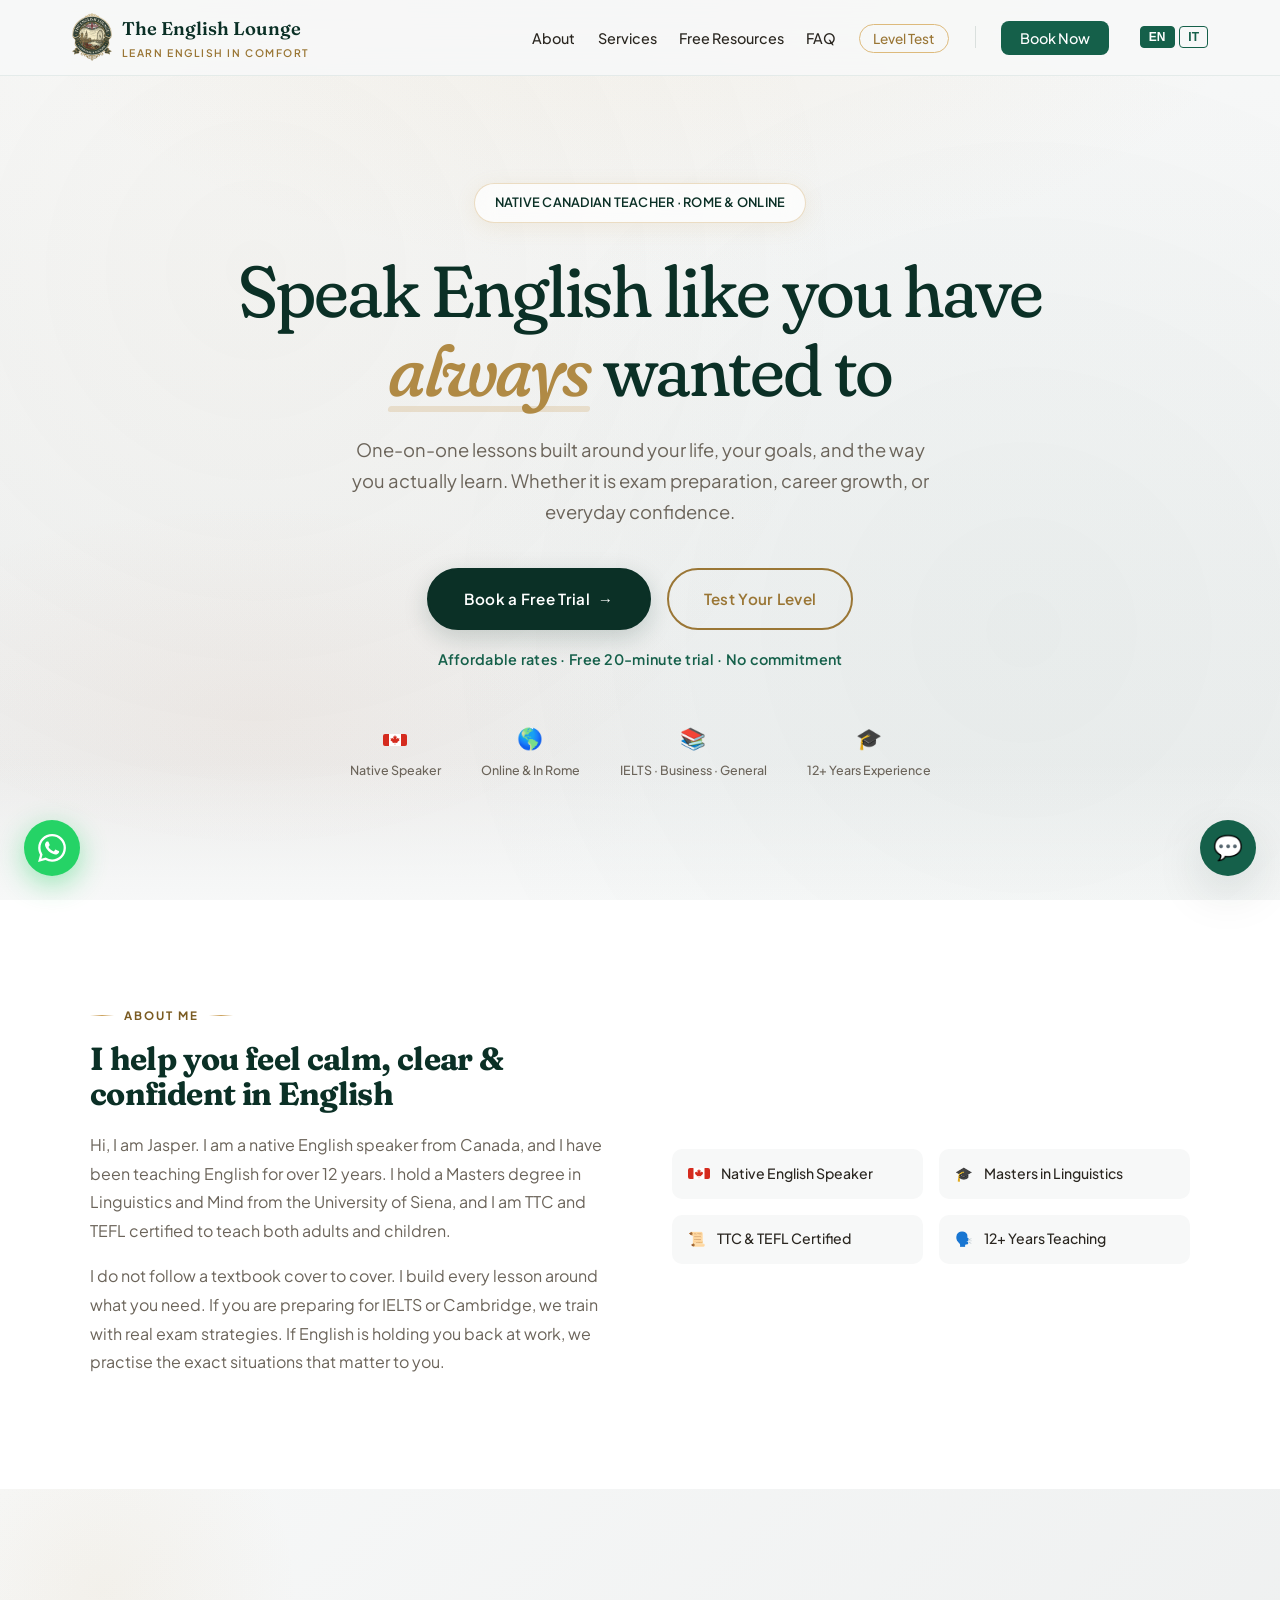
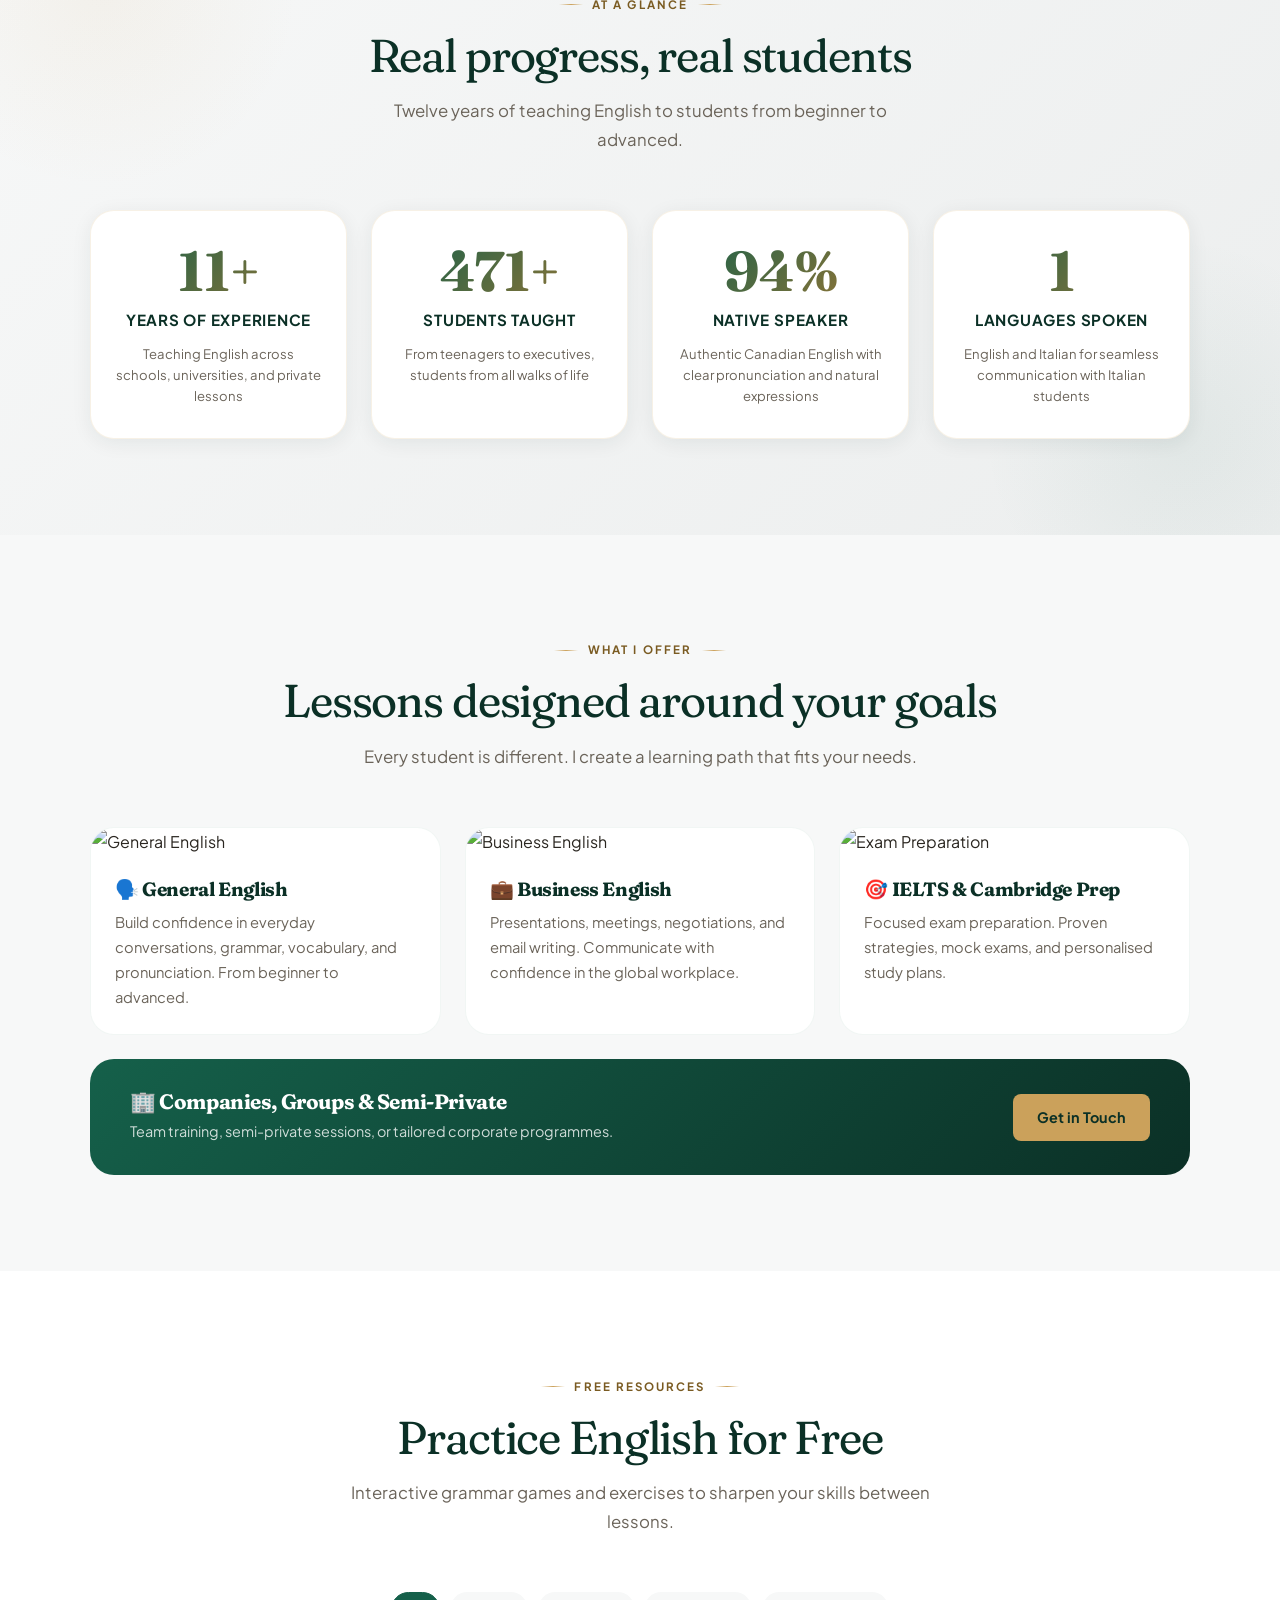
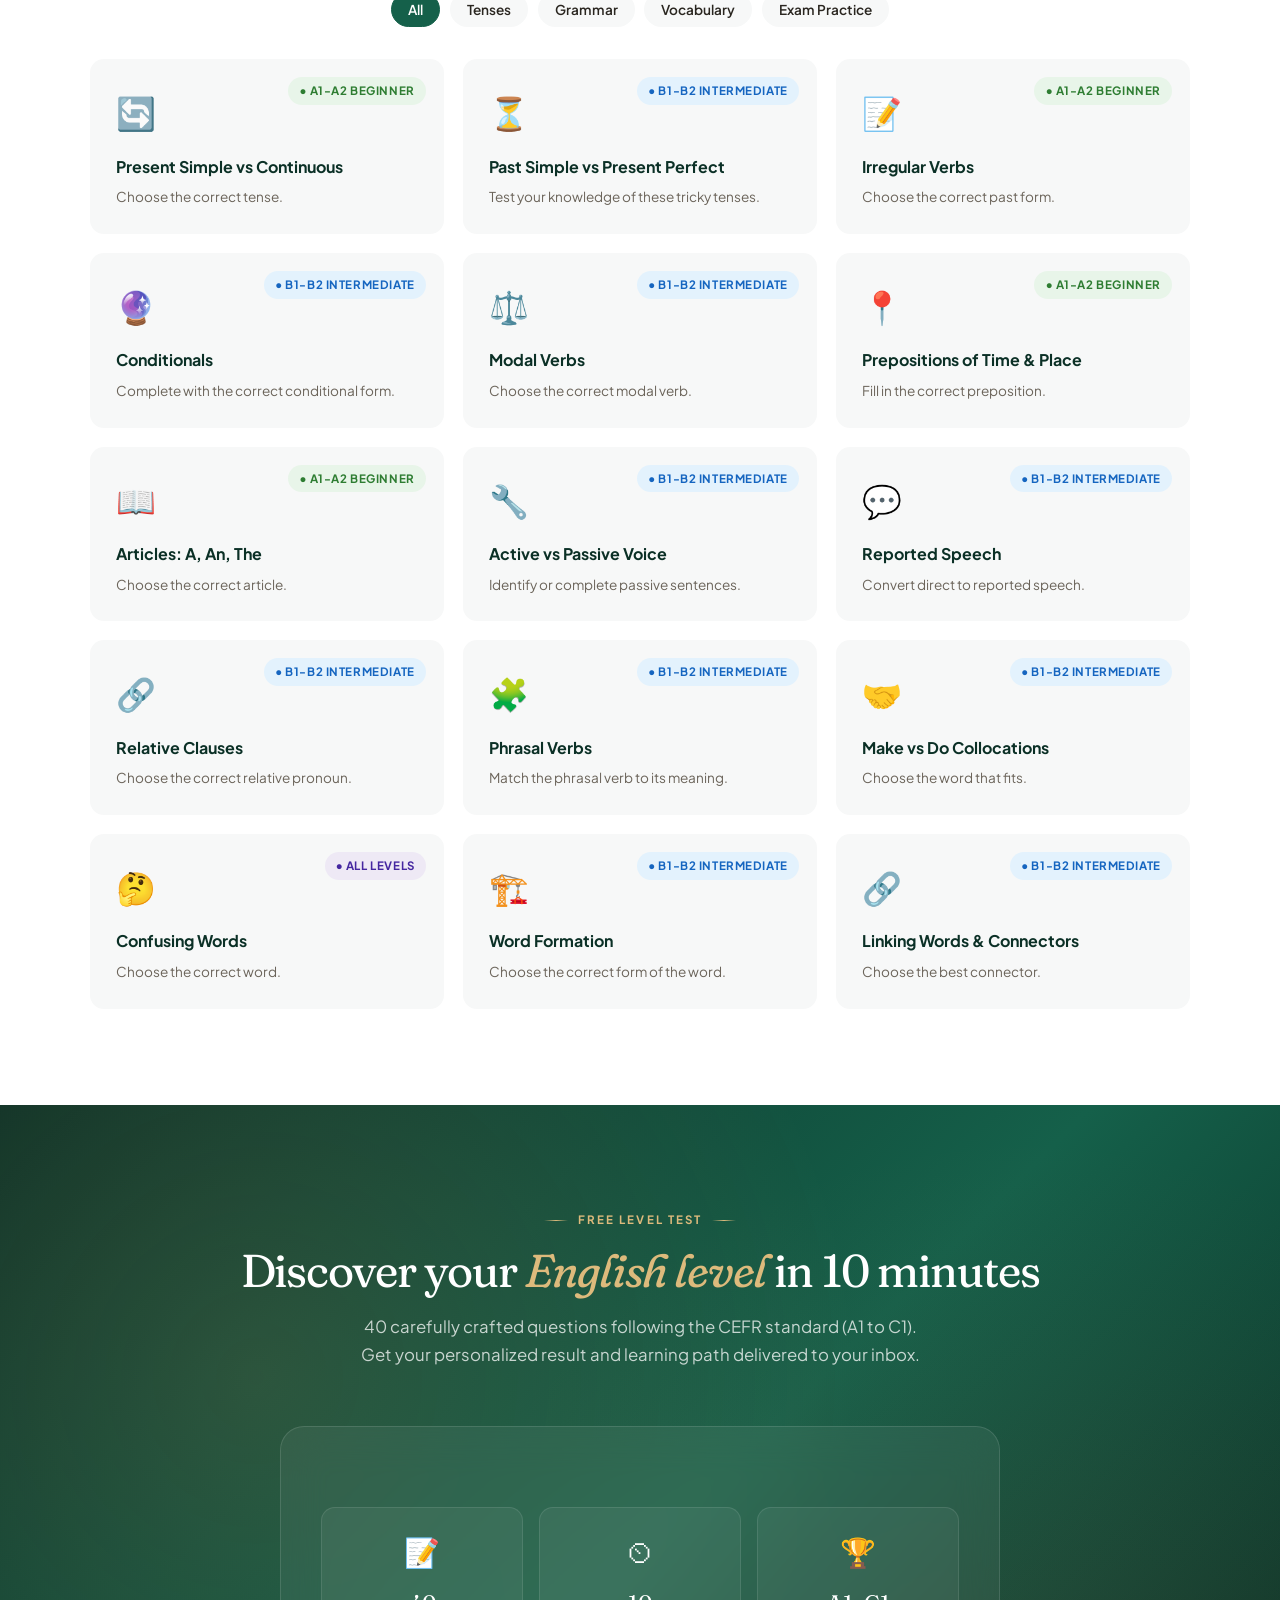
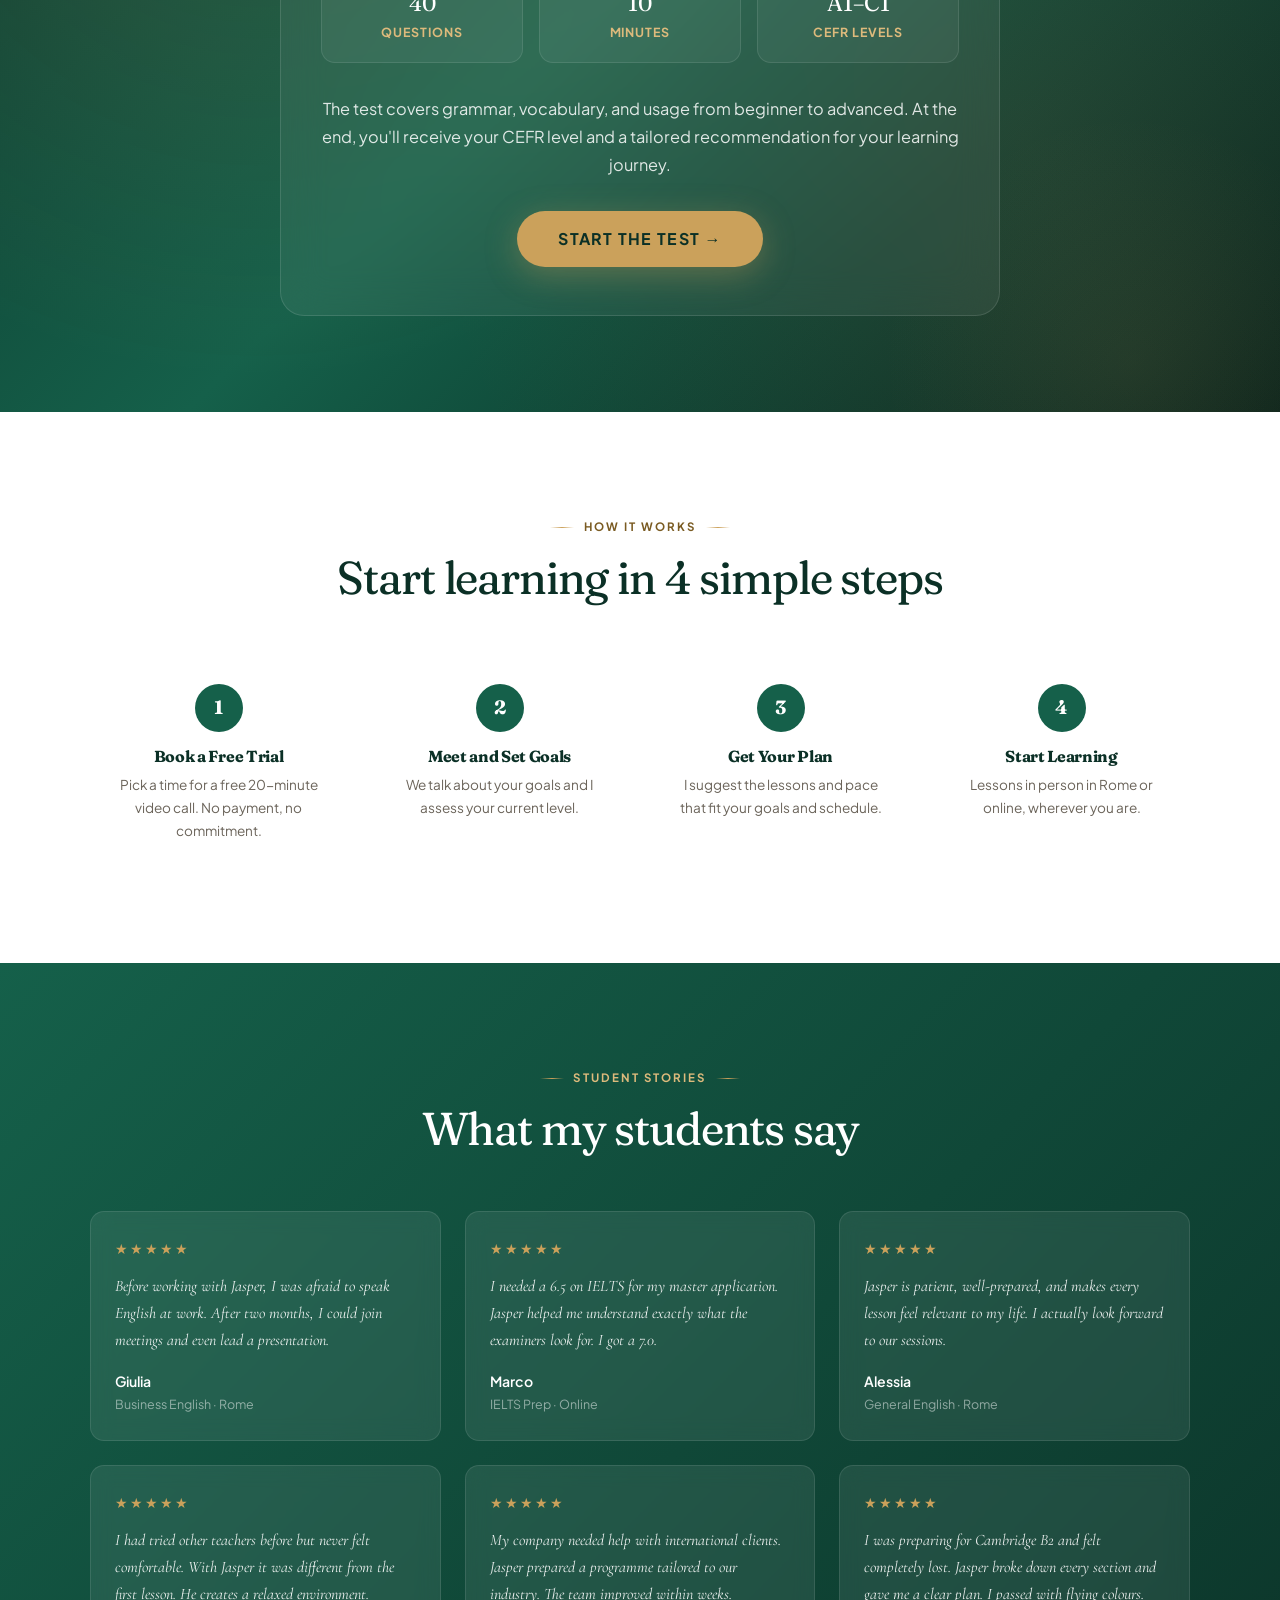
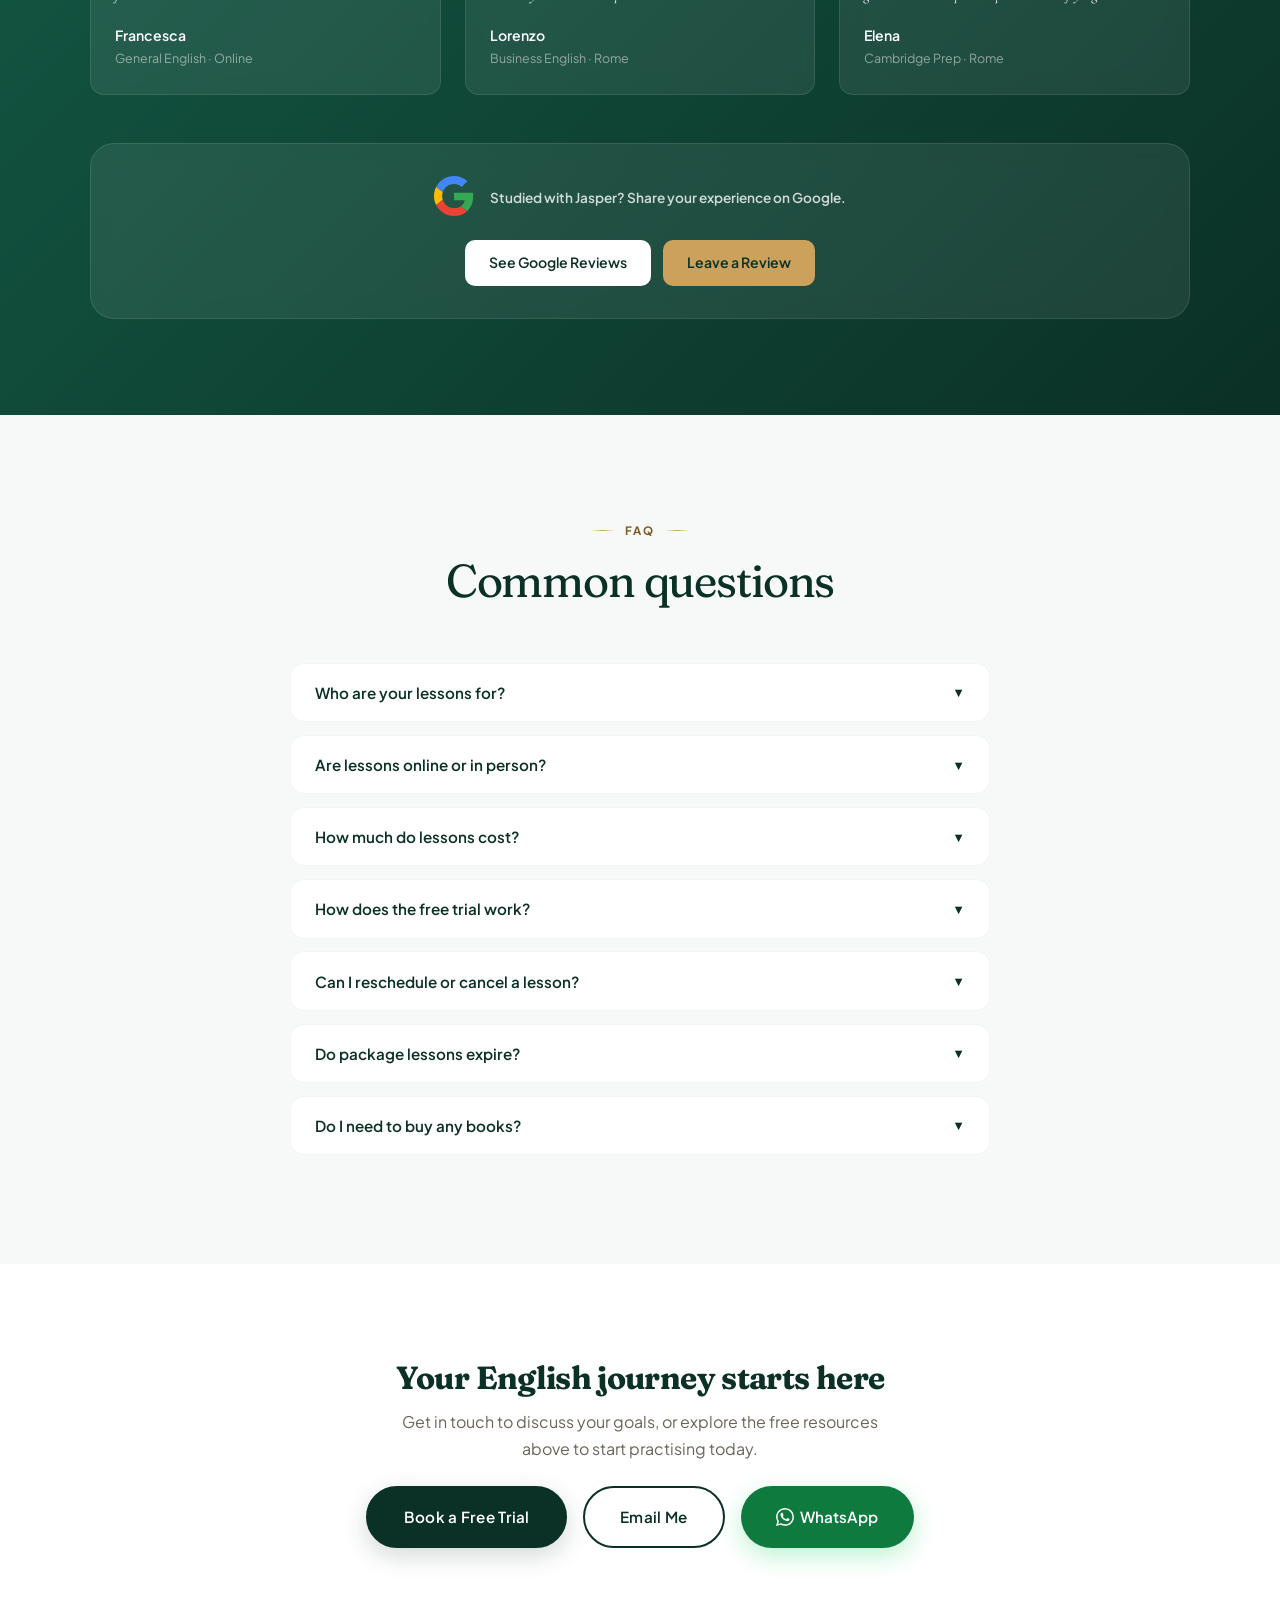
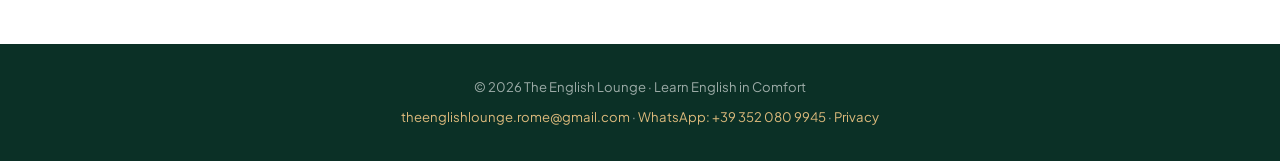
==== commit 74373d0a: "Improve Google and AI visibility, add affordable rates wording - Title and descriptions now lead wit" ====
--- a/index.html
+++ b/index.html
@@ -5,11 +5,11 @@
     <meta http-equiv="Content-Security-Policy" content="default-src 'self'; script-src 'self' 'unsafe-inline'; style-src 'self' 'unsafe-inline'; font-src 'self'; img-src 'self' data: https://images.unsplash.com; connect-src https://api.web3forms.com; form-action 'self'; base-uri 'self'; object-src 'none'">
     <meta name="referrer" content="strict-origin-when-cross-origin">
     <meta name="viewport" content="width=device-width, initial-scale=1.0">
-    <title>The English Lounge | Learn English in Comfort</title>
-    <meta name="description" content="Private English lessons in Rome & Online. Native Canadian teacher with 12+ years experience. General English, Business English, IELTS & Cambridge preparation.">
+    <title>English Lessons in Rome &amp; Online | The English Lounge</title>
+    <meta name="description" content="Affordable private English lessons in Rome and online with Jasper, a native Canadian teacher with 12+ years of experience. General, Business, IELTS and Cambridge. Free 20-minute trial.">
     <link rel="canonical" href="https://englishloungerome.com/">
-    <meta property="og:title" content="The English Lounge | Learn English in Comfort">
-    <meta property="og:description" content="Private English lessons in Rome & Online. Native Canadian teacher with 12+ years experience. General English, Business English, IELTS & Cambridge preparation.">
+    <meta property="og:title" content="English Lessons in Rome &amp; Online | The English Lounge">
+    <meta property="og:description" content="Affordable private English lessons in Rome and online with Jasper, a native Canadian teacher with 12+ years of experience. General, Business, IELTS and Cambridge. Free 20-minute trial.">
     <meta property="og:url" content="https://englishloungerome.com/">
     <meta property="og:type" content="website">
     <meta property="og:image" content="https://englishloungerome.com/og-image.jpg">
@@ -21,8 +21,8 @@
     <meta property="og:locale:alternate" content="it_IT">
     <meta name="robots" content="index, follow">
     <meta name="twitter:card" content="summary_large_image">
-    <meta name="twitter:title" content="The English Lounge | Learn English in Comfort">
-    <meta name="twitter:description" content="Private English lessons in Rome & Online. Native Canadian teacher with 12+ years experience. General English, Business English, IELTS & Cambridge preparation.">
+    <meta name="twitter:title" content="English Lessons in Rome &amp; Online | The English Lounge">
+    <meta name="twitter:description" content="Affordable private English lessons in Rome and online with Jasper, a native Canadian teacher with 12+ years of experience. General, Business, IELTS and Cambridge. Free 20-minute trial.">
     <meta name="twitter:image" content="https://englishloungerome.com/og-image.jpg">
     <link rel="icon" type="image/png" sizes="32x32" href="favicon.png">
     <link rel="icon" type="image/x-icon" href="favicon.ico">
@@ -34,7 +34,12 @@
       "@type": "LocalBusiness",
       "@id": "https://englishloungerome.com/#business",
       "name": "The English Lounge",
-      "description": "Private English lessons in Rome and online with a native Canadian teacher. General English, Business English, IELTS and Cambridge exam preparation.",
+      "alternateName": ["The English Lounge Rome", "English Lounge Roma"],
+      "slogan": "Learn English in Comfort",
+      "description": "Affordable private English lessons in Rome and online with Jasper, a native Canadian teacher with 12+ years of experience. General English, Business English, IELTS and Cambridge exam preparation. Lezioni private di inglese a Roma e online con insegnante madrelingua. Free 20-minute trial lesson.",
+      "priceRange": "Affordable rates, free 20-minute trial",
+      "knowsAbout": ["English lessons", "Business English", "IELTS preparation", "Cambridge exam preparation", "English conversation", "Lezioni di inglese", "Corsi di inglese a Roma"],
+      "availableLanguage": ["English", "Italian"],
       "url": "https://englishloungerome.com/",
       "logo": "https://englishloungerome.com/logo.png",
       "image": "https://englishloungerome.com/og-image.jpg",
@@ -103,6 +108,14 @@
         },
         {
           "@type": "Question",
+          "name": "How much do lessons cost?",
+          "acceptedAnswer": {
+            "@type": "Answer",
+            "text": "Rates are affordable and depend on the type of lesson and whether you choose single lessons or a package. Book the free 20-minute trial and I will suggest the best option for your goals and budget."
+          }
+        },
+        {
+          "@type": "Question",
           "name": "How does the free trial work?",
           "acceptedAnswer": {
             "@type": "Answer",
@@ -411,6 +424,11 @@
         }
         .wa-fab:hover { background: #1FA855; transform: scale(1.08); }
         .btn-secondary:hover { background: var(--forest); color: var(--white); transform: translateY(-2px); }
+        .hero-note {
+            margin-top: 1.1rem; font-size: 0.9rem; font-weight: 600;
+            color: var(--forest); letter-spacing: 0.02em;
+            animation: fadeInUp 0.8s ease-out 0.45s both;
+        }
         .hero-stats {
             display: flex; justify-content: center; gap: 2.5rem; margin-top: 3rem;
             animation: fadeInUp 0.8s ease-out 0.5s both;
@@ -1197,6 +1215,7 @@
             <a href="https://cal.com/the.englishlounge/free-trial" target="_blank" rel="noopener" class="btn-primary"><span data-en>Book a Free Trial</span><span data-it>Prenota una Prova Gratuita</span> &rarr;</a>
             <a href="#entry-test" class="btn-secondary" style="border-color:var(--gold-dark);color:var(--gold-dark);"><span data-en>Test Your Level</span><span data-it>Testa il tuo Livello</span></a>
         </div>
+        <div class="hero-note"><span data-en>Affordable rates &middot; Free 20-minute trial &middot; No commitment</span><span data-it>Prezzi accessibili &middot; Prova gratuita di 20 minuti &middot; Nessun impegno</span></div>
         <div class="hero-stats">
             <div class="hero-stat"><div class="hero-stat-icon"><img src="canada-flag.svg" alt="Canada" width="24" height="12" style="width:24px;height:auto;vertical-align:middle;border-radius:2px;"></div><div class="hero-stat-label"><span data-en>Native Speaker</span><span data-it>Madrelingua</span></div></div>
             <div class="hero-stat"><div class="hero-stat-icon">&#127758;</div><div class="hero-stat-label"><span data-en>Online &amp; In Rome</span><span data-it>Online &amp; a Roma</span></div></div>
@@ -1467,6 +1486,7 @@
         <div class="faq-list">
             <div class="faq-item"><button class="faq-question" onclick="toggleFaq(this)"><span><span data-en>Who are your lessons for?</span><span data-it>Per chi sono le tue lezioni?</span></span><span class="arrow">&#9660;</span></button><div class="faq-answer"><div class="faq-answer-inner"><span data-en>Anyone who wants to improve their English. I work with professionals, students preparing for exams, and anyone who wants to feel more confident.</span><span data-it>Chiunque voglia migliorare il proprio inglese. Lavoro con professionisti, studenti e chiunque voglia sentirsi più sicuro.</span></div></div></div>
             <div class="faq-item"><button class="faq-question" onclick="toggleFaq(this)"><span><span data-en>Are lessons online or in person?</span><span data-it>Le lezioni sono online o di persona?</span></span><span class="arrow">&#9660;</span></button><div class="faq-answer"><div class="faq-answer-inner"><span data-en>Both! I teach online via video call and in person in Rome.</span><span data-it>Entrambi! Insegno online tramite videochiamata e di persona a Roma.</span></div></div></div>
+            <div class="faq-item"><button class="faq-question" onclick="toggleFaq(this)"><span><span data-en>How much do lessons cost?</span><span data-it>Quanto costano le lezioni?</span></span><span class="arrow">&#9660;</span></button><div class="faq-answer"><div class="faq-answer-inner"><span data-en>Rates are affordable and depend on the type of lesson and whether you choose single lessons or a package. Book the free 20-minute trial and I will suggest the best option for your goals and budget.</span><span data-it>I prezzi sono accessibili e dipendono dal tipo di lezione e dalla scelta tra lezioni singole o un pacchetto. Prenota la prova gratuita di 20 minuti e ti suggerirò l'opzione migliore per i tuoi obiettivi e il tuo budget.</span></div></div></div>
             <div class="faq-item"><button class="faq-question" onclick="toggleFaq(this)"><span><span data-en>How does the free trial work?</span><span data-it>Come funziona la prova gratuita?</span></span><span class="arrow">&#9660;</span></button><div class="faq-answer"><div class="faq-answer-inner"><span data-en>It is a free 20-minute session with no commitment. We talk about your goals, I assess your level, and explain how I can help.</span><span data-it>È una sessione gratuita di 20 minuti. Parliamo dei tuoi obiettivi, valuto il tuo livello e ti spiego come posso aiutarti.</span></div></div></div>
             <div class="faq-item"><button class="faq-question" onclick="toggleFaq(this)"><span><span data-en>Can I reschedule or cancel a lesson?</span><span data-it>Posso riprogrammare o annullare una lezione?</span></span><span class="arrow">&#9660;</span></button><div class="faq-answer"><div class="faq-answer-inner"><span data-en>Yes, just let me know at least 24 hours in advance.</span><span data-it>Sì, basta avvisarmi almeno 24 ore prima.</span></div></div></div>
             <div class="faq-item"><button class="faq-question" onclick="toggleFaq(this)"><span><span data-en>Do package lessons expire?</span><span data-it>Le lezioni dei pacchetti scadono?</span></span><span class="arrow">&#9660;</span></button><div class="faq-answer"><div class="faq-answer-inner"><span data-en>No. Once purchased, the lessons are yours to use at your own pace.</span><span data-it>No. Una volta acquistate, le lezioni sono tue da usare al tuo ritmo.</span></div></div></div>
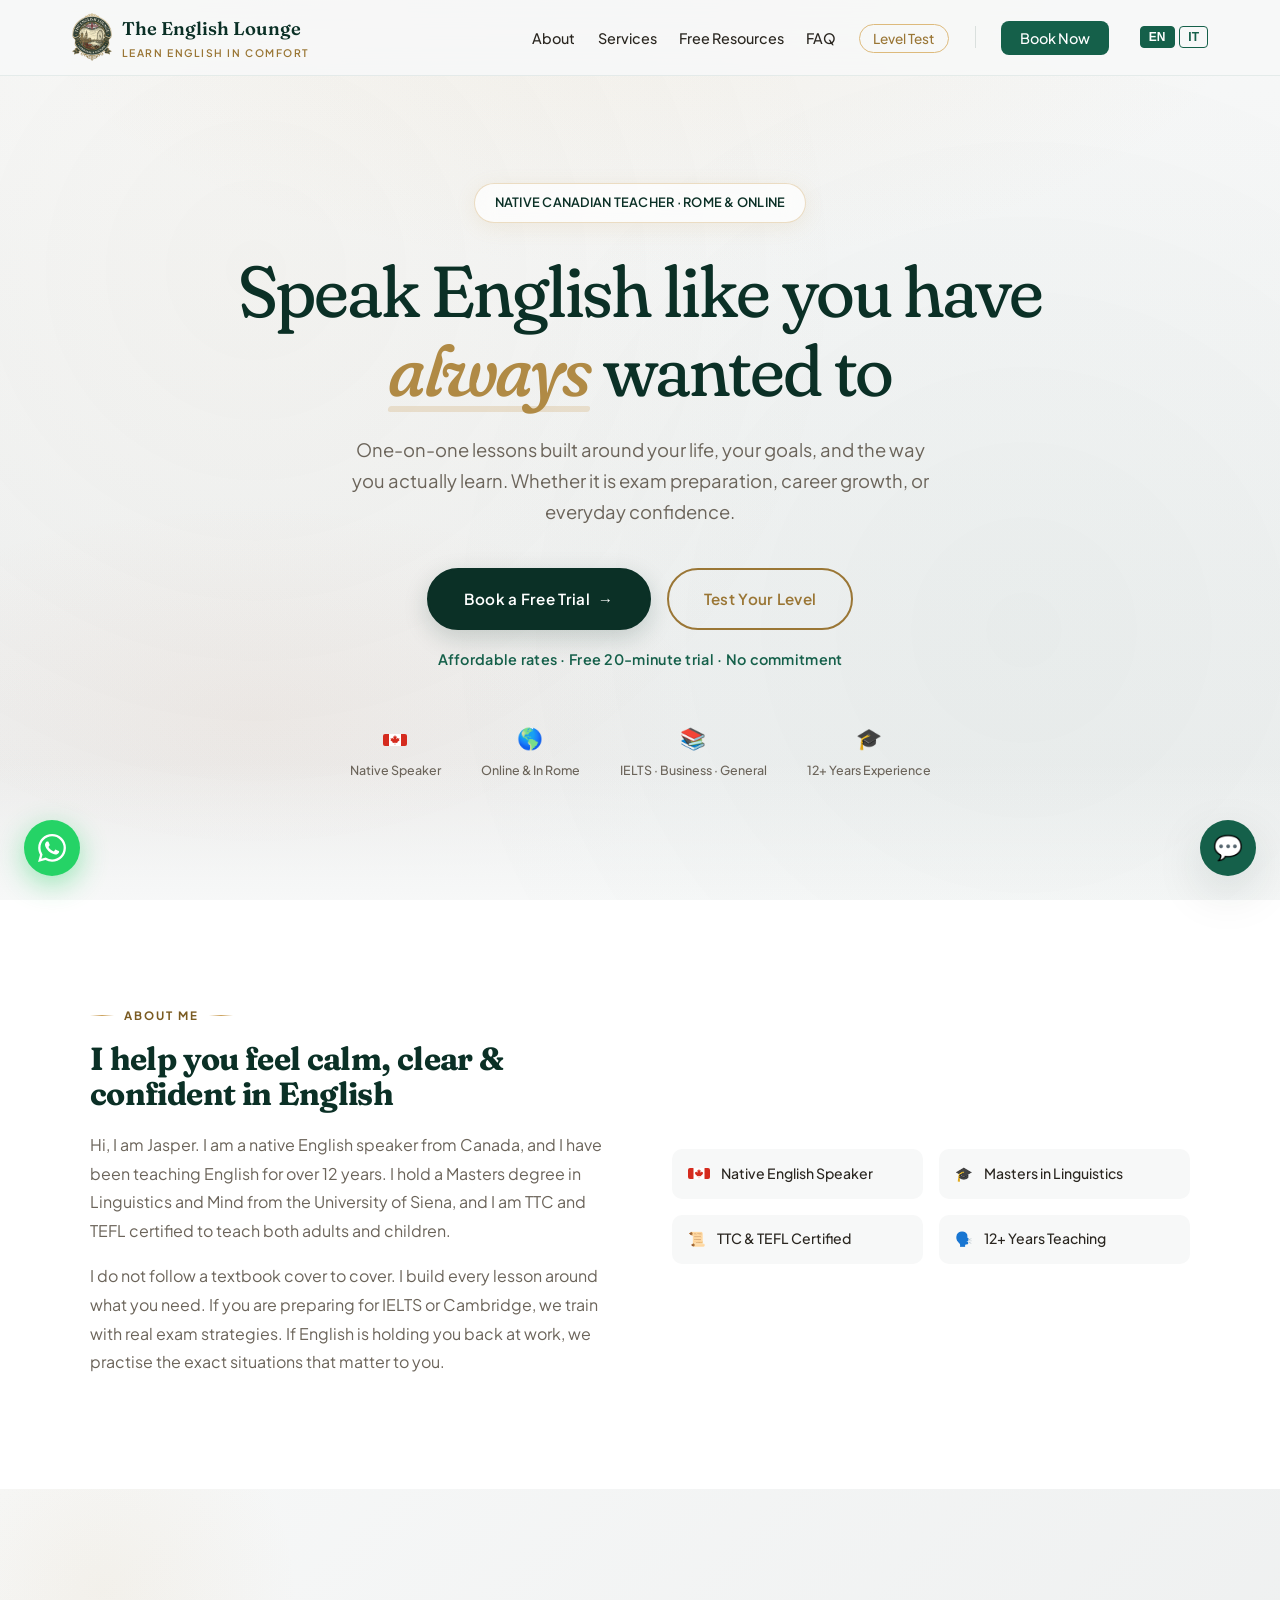
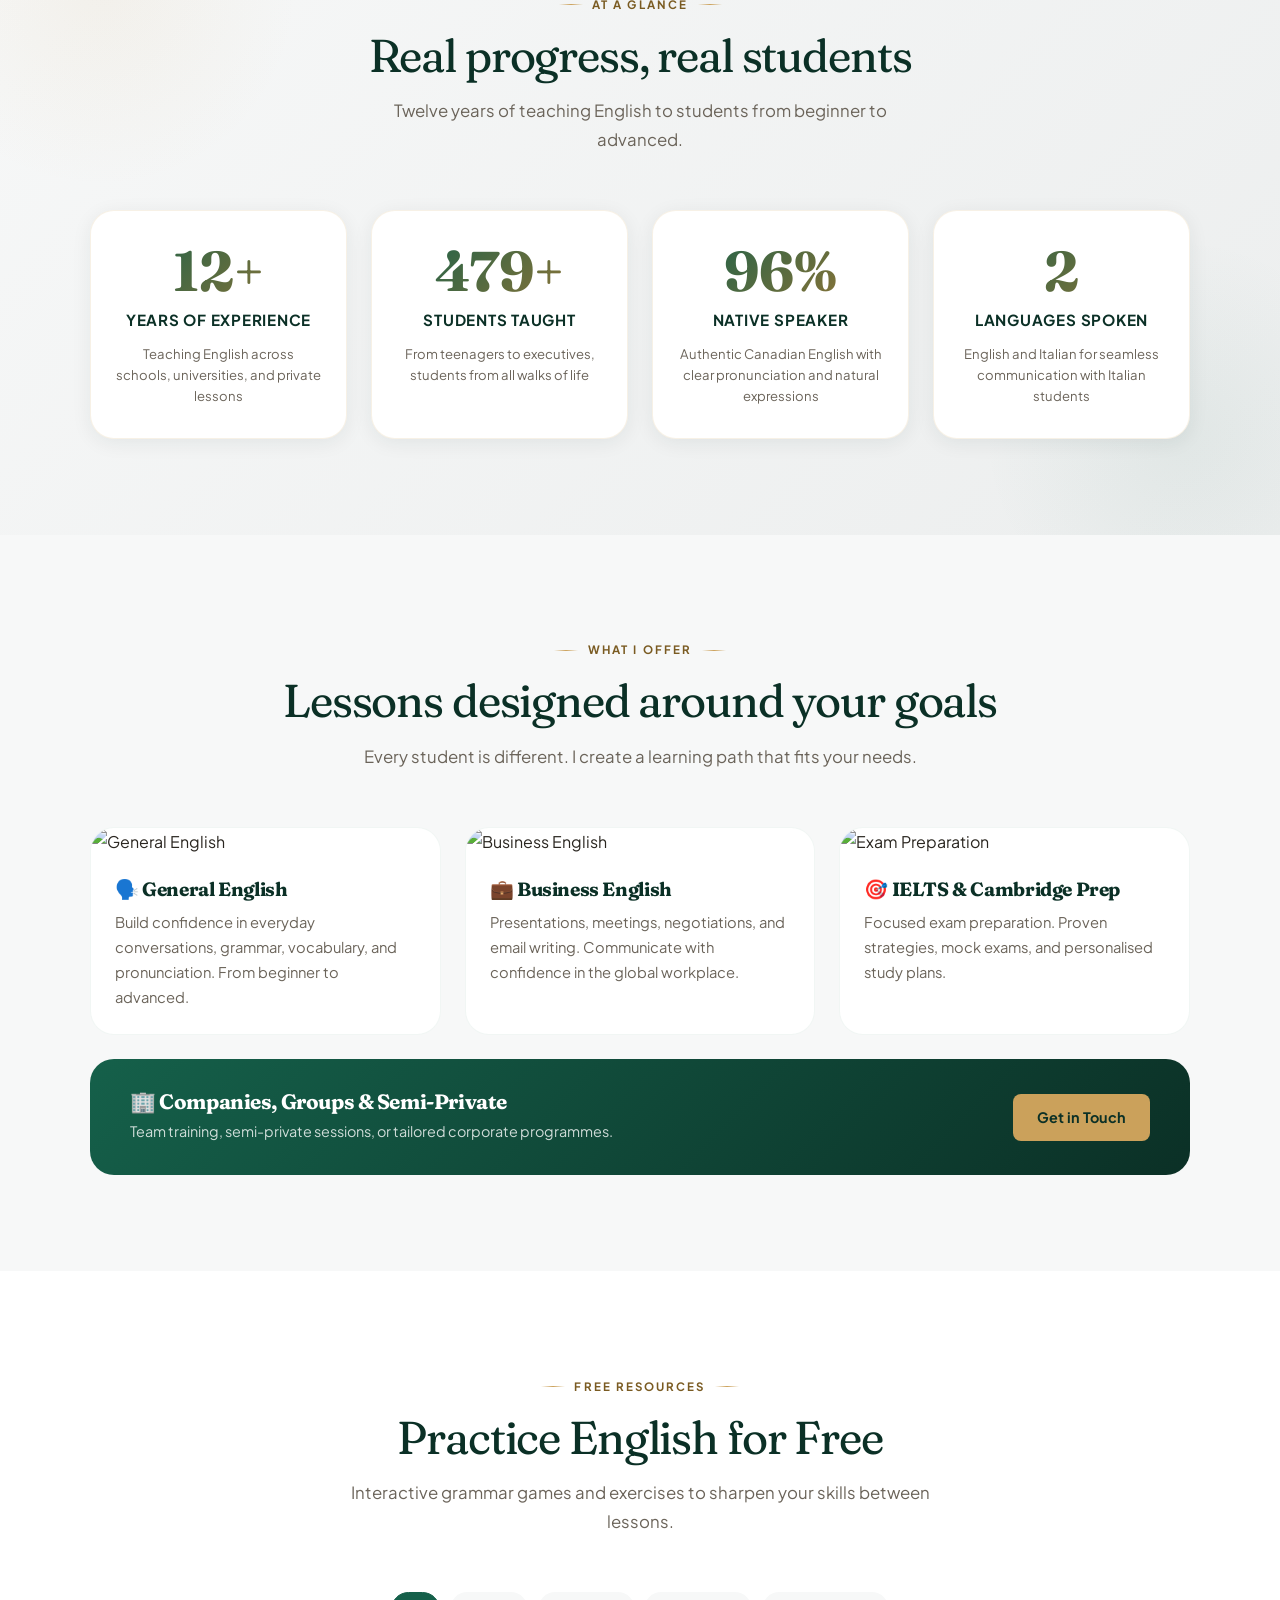
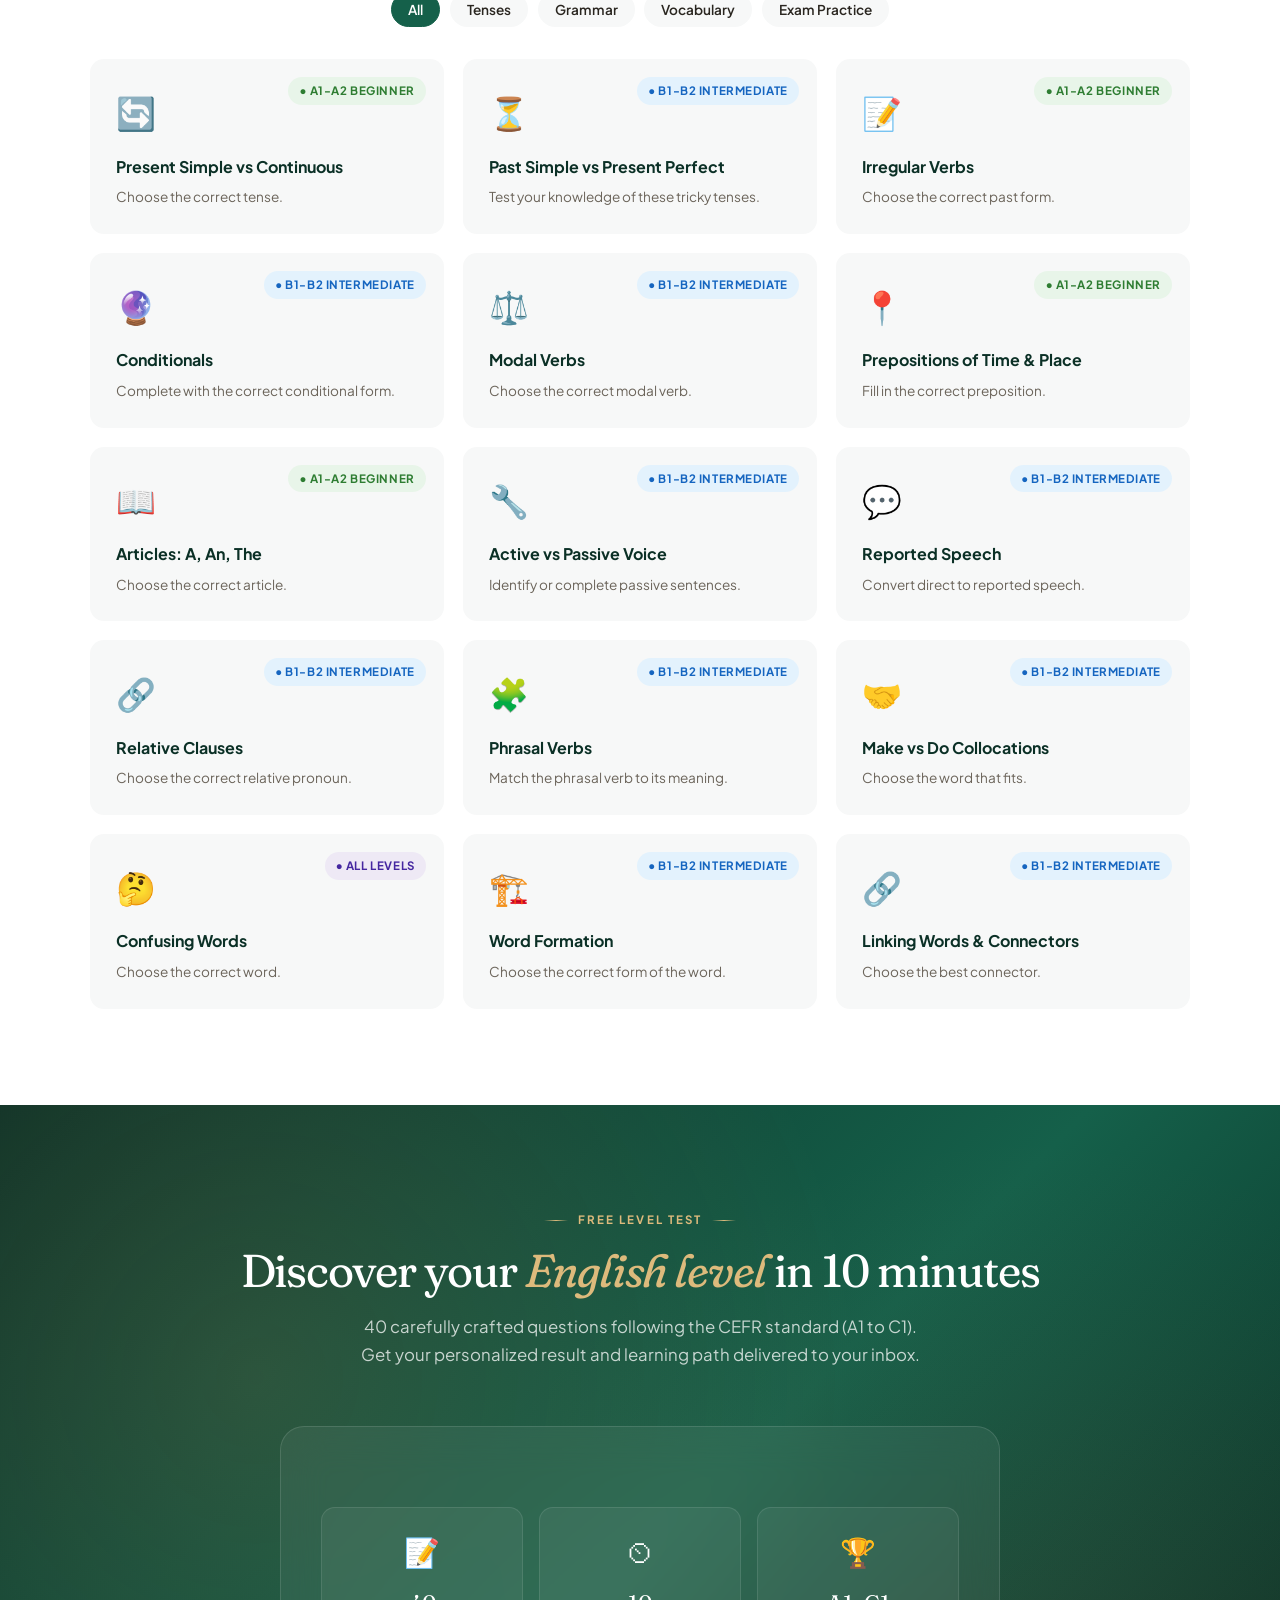
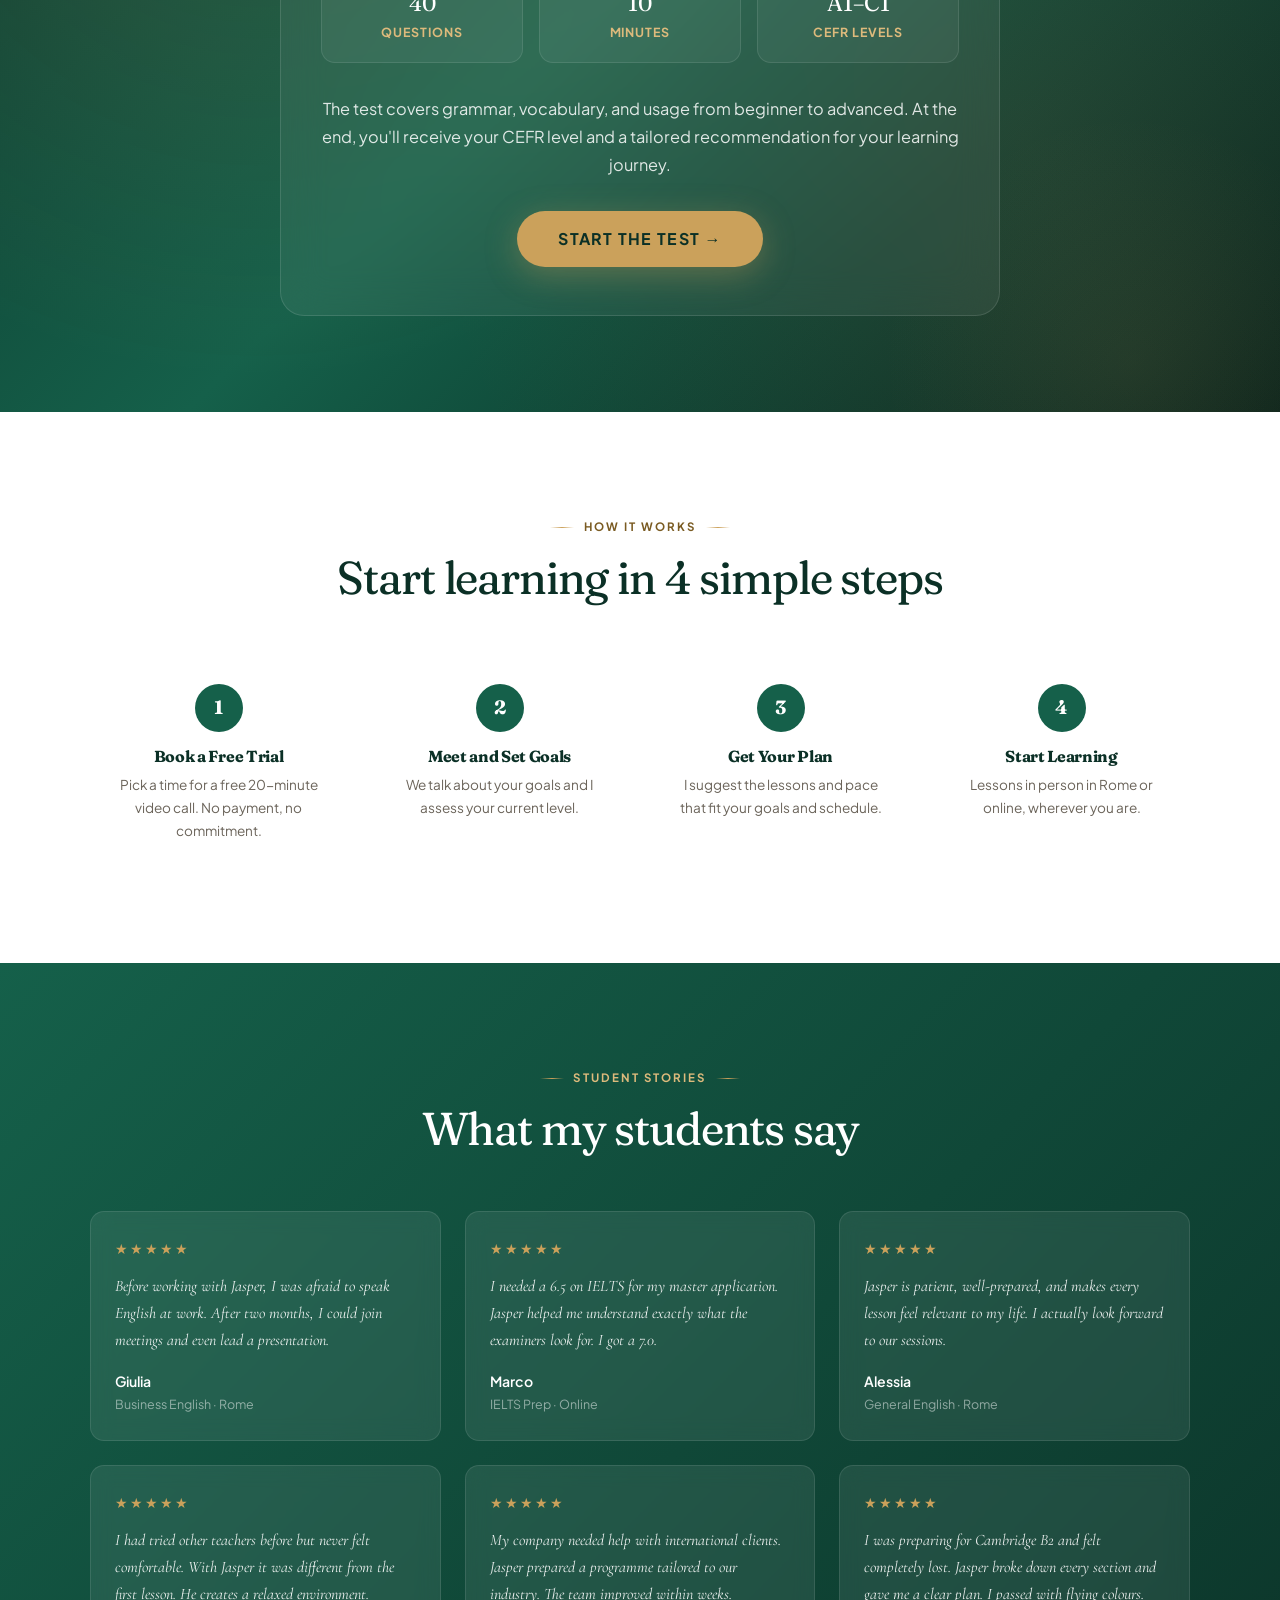
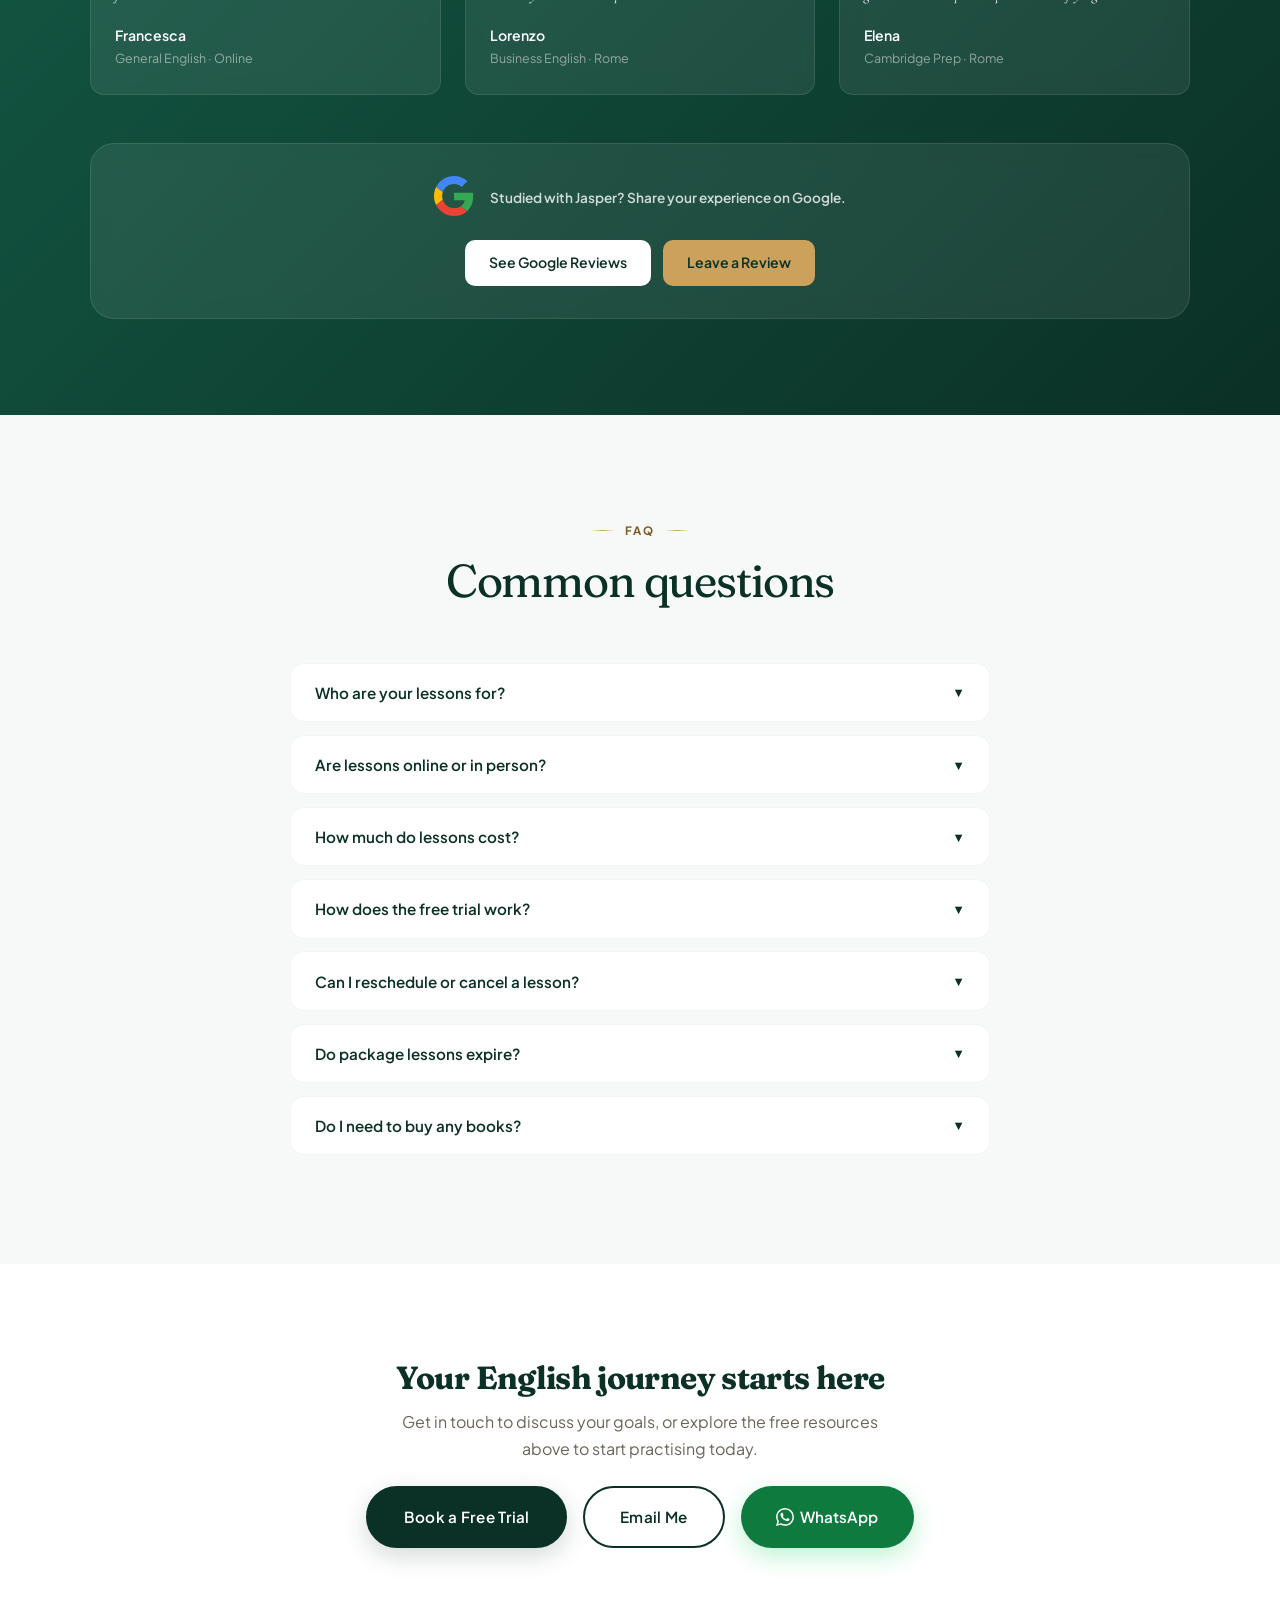
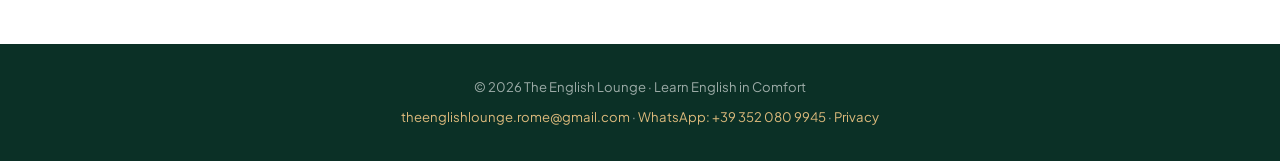
==== commit 529df40a: "Make small counters reach their final number quickly The count-up rounded down, so "2 Languages Spok" ====
--- a/index.html
+++ b/index.html
@@ -1878,7 +1878,8 @@
 }
 // Number count-up animation
 function animateNumber(el, target, suffix) {
-    var duration = 2000;
+    // Small numbers (like 2) count up faster, so they do not sit on the last step
+    var duration = target <= 20 ? 1000 : 2000;
     var start = 0;
     var startTime = null;
     function step(timestamp) {
@@ -1886,7 +1887,7 @@
         var progress = Math.min((timestamp - startTime) / duration, 1);
         // Ease out cubic
         var eased = 1 - Math.pow(1 - progress, 3);
-        var current = Math.floor(start + (target - start) * eased);
+        var current = Math.round(start + (target - start) * eased);
         el.textContent = current + (suffix || '');
         if (progress < 1) requestAnimationFrame(step);
     }
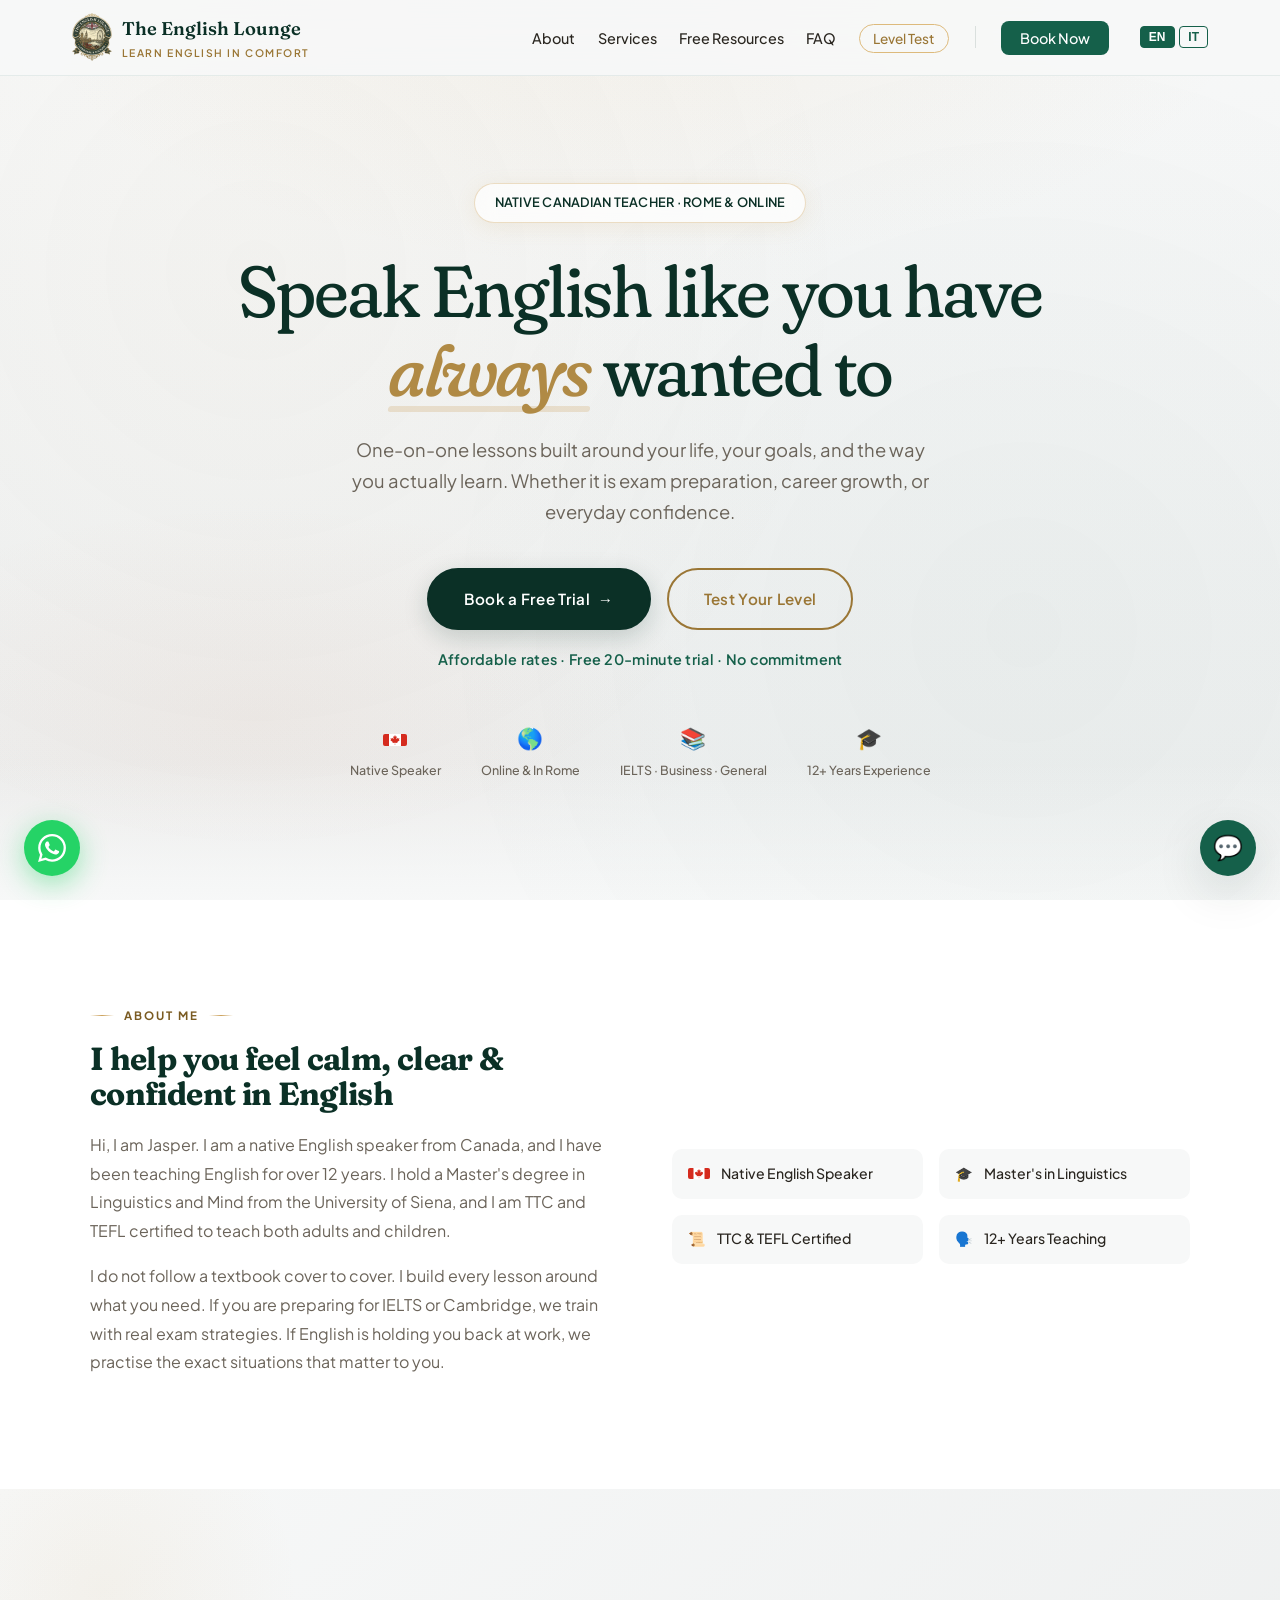
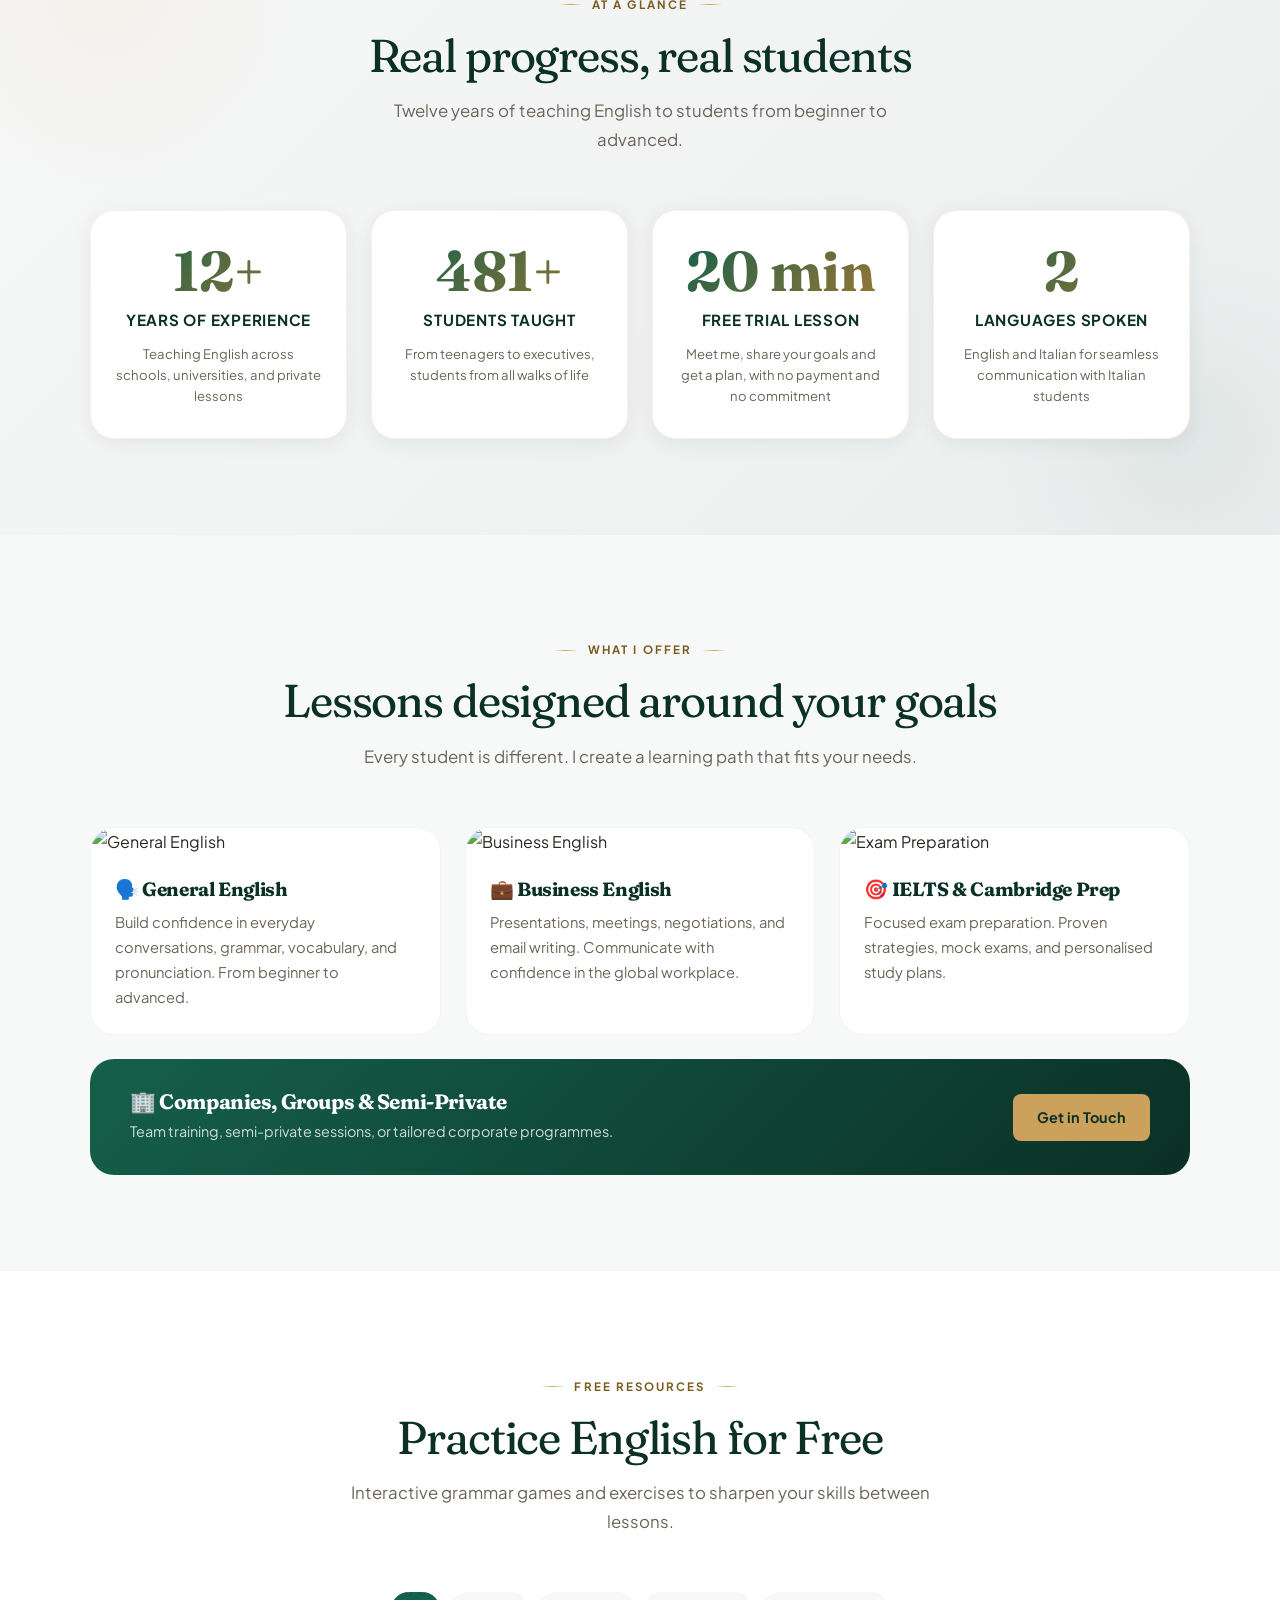
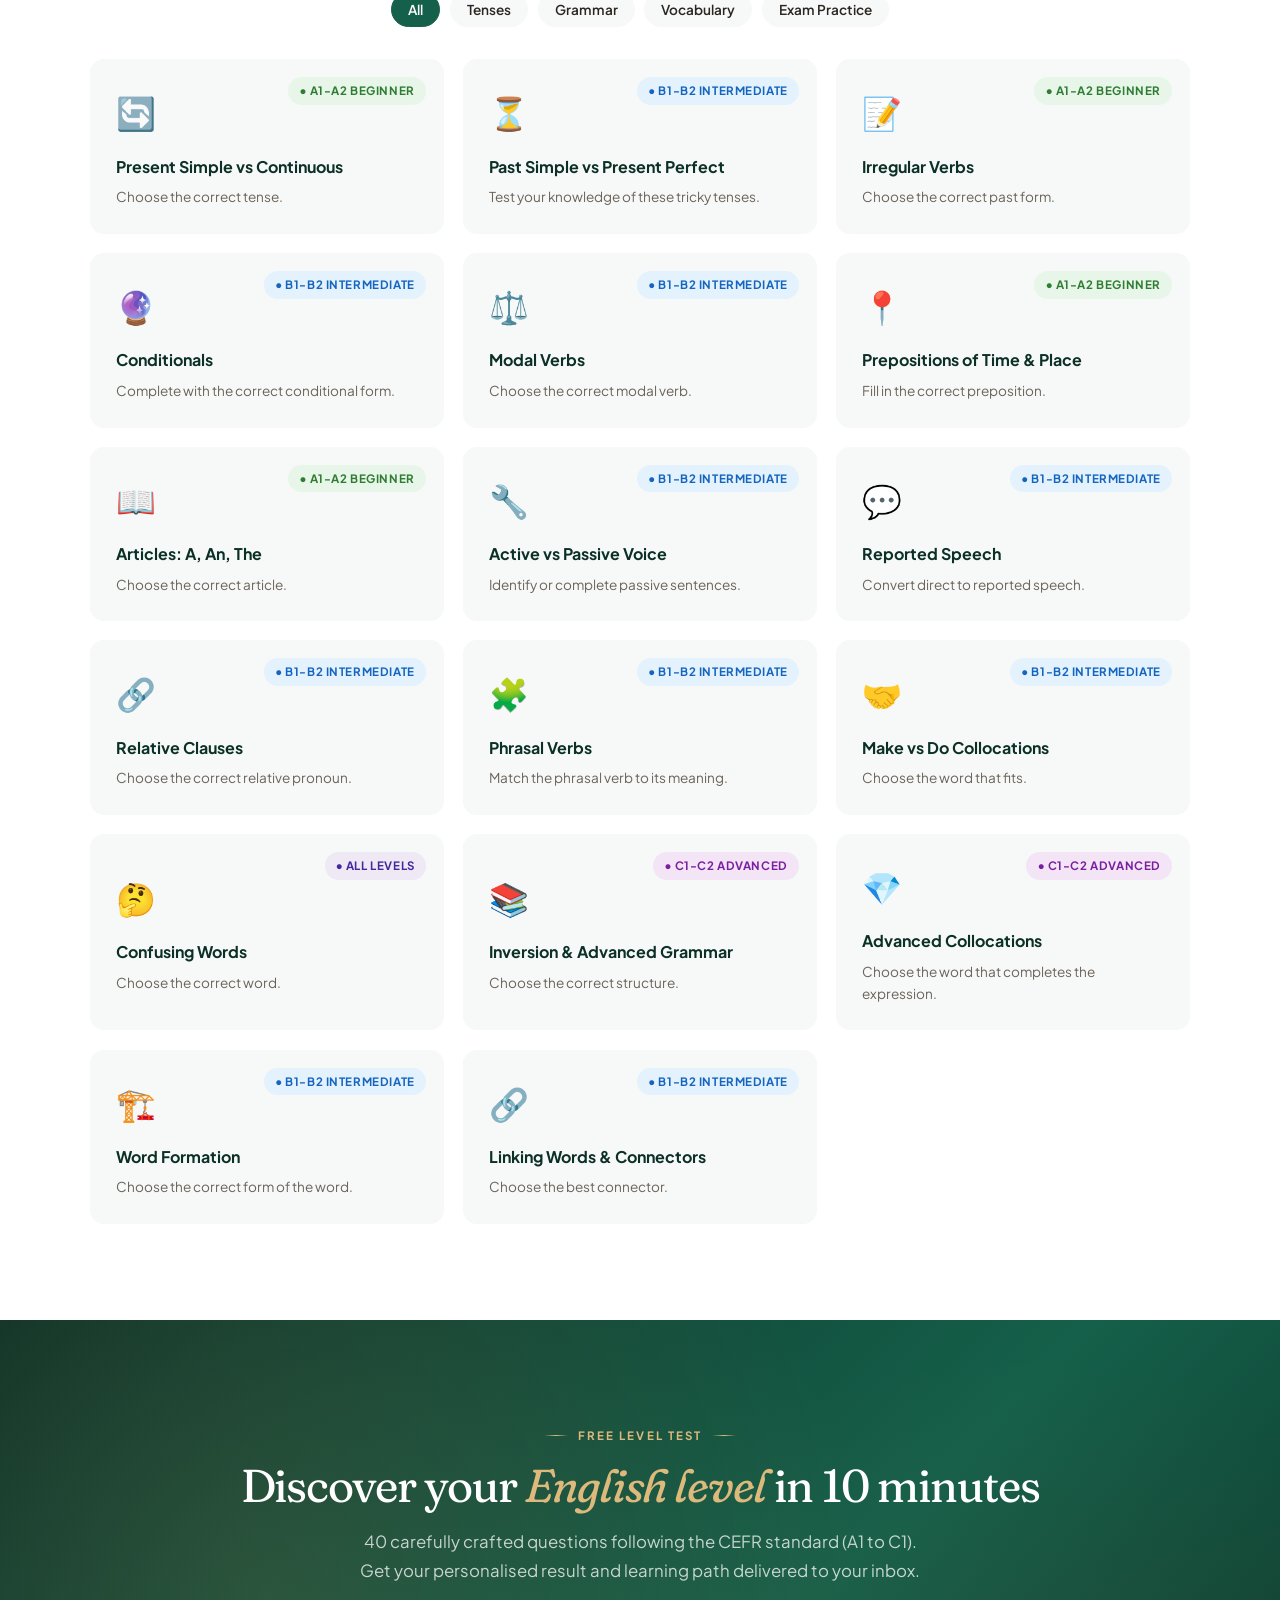
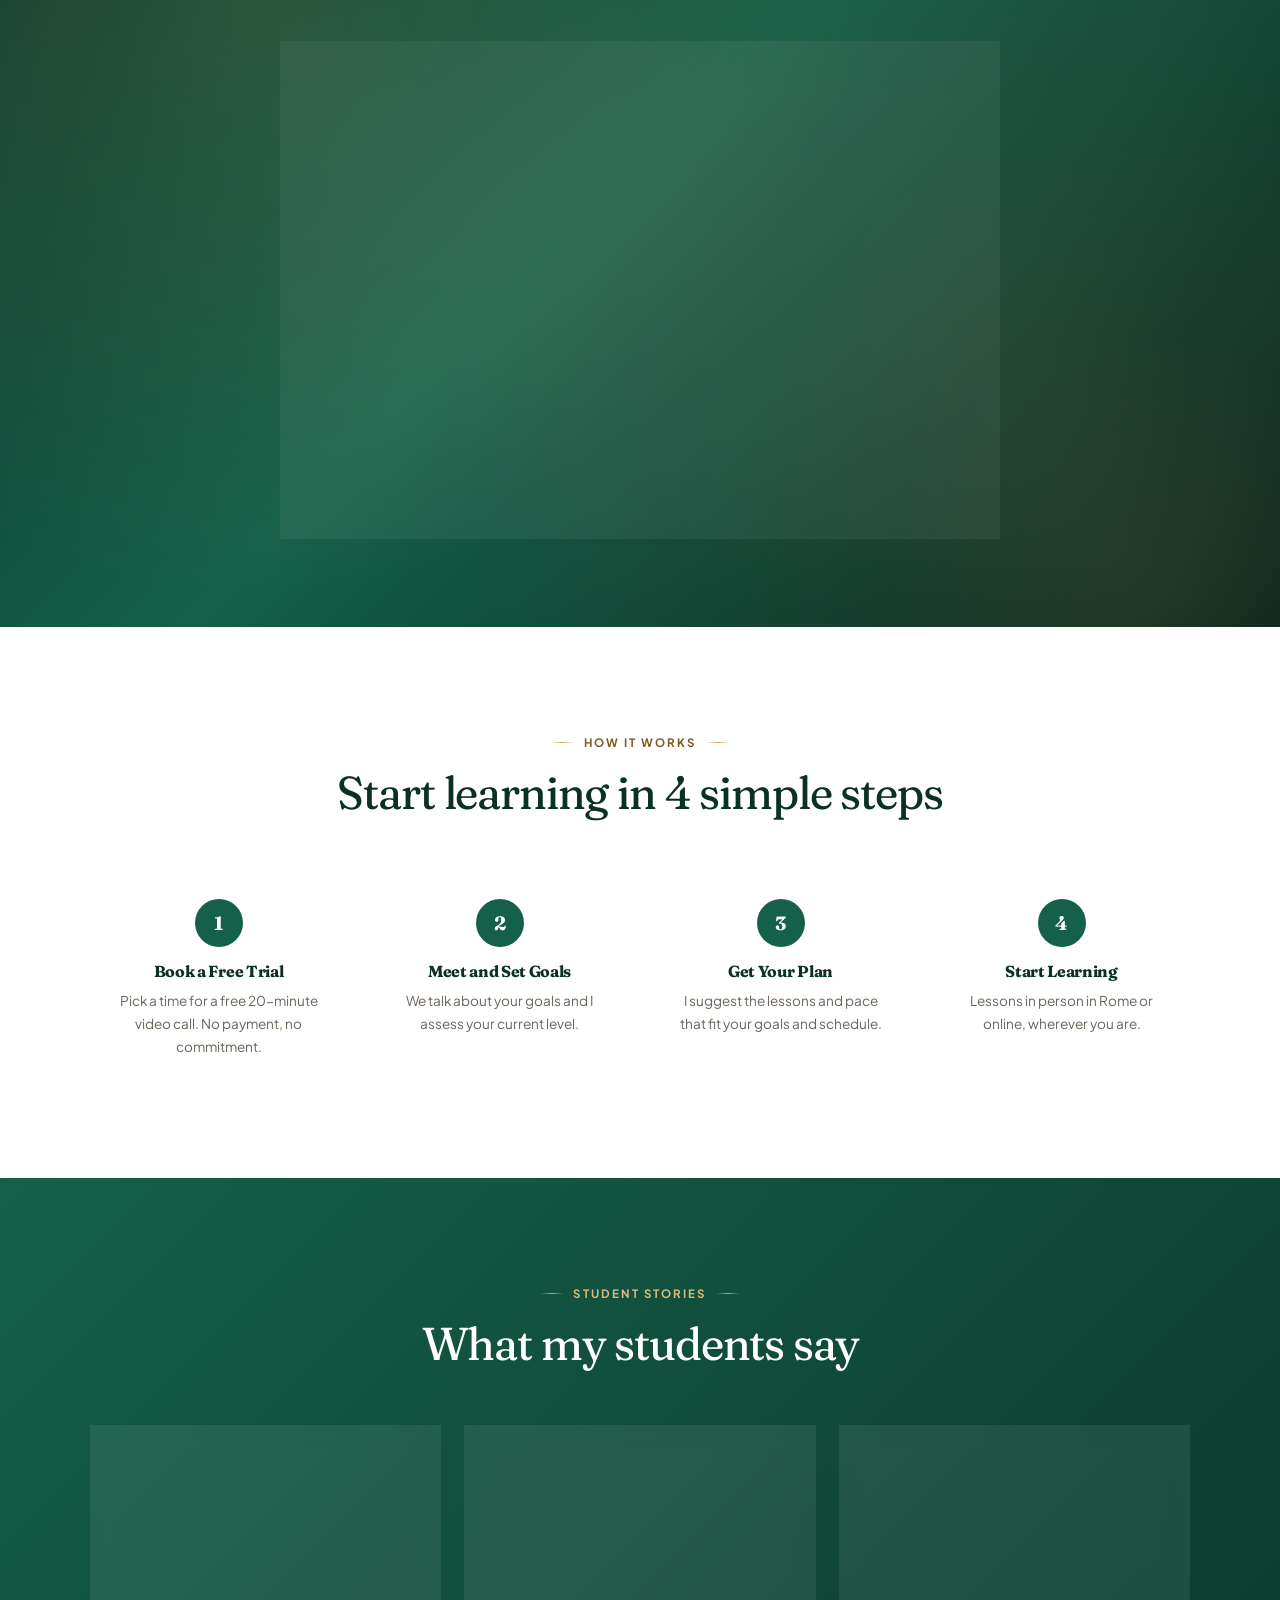
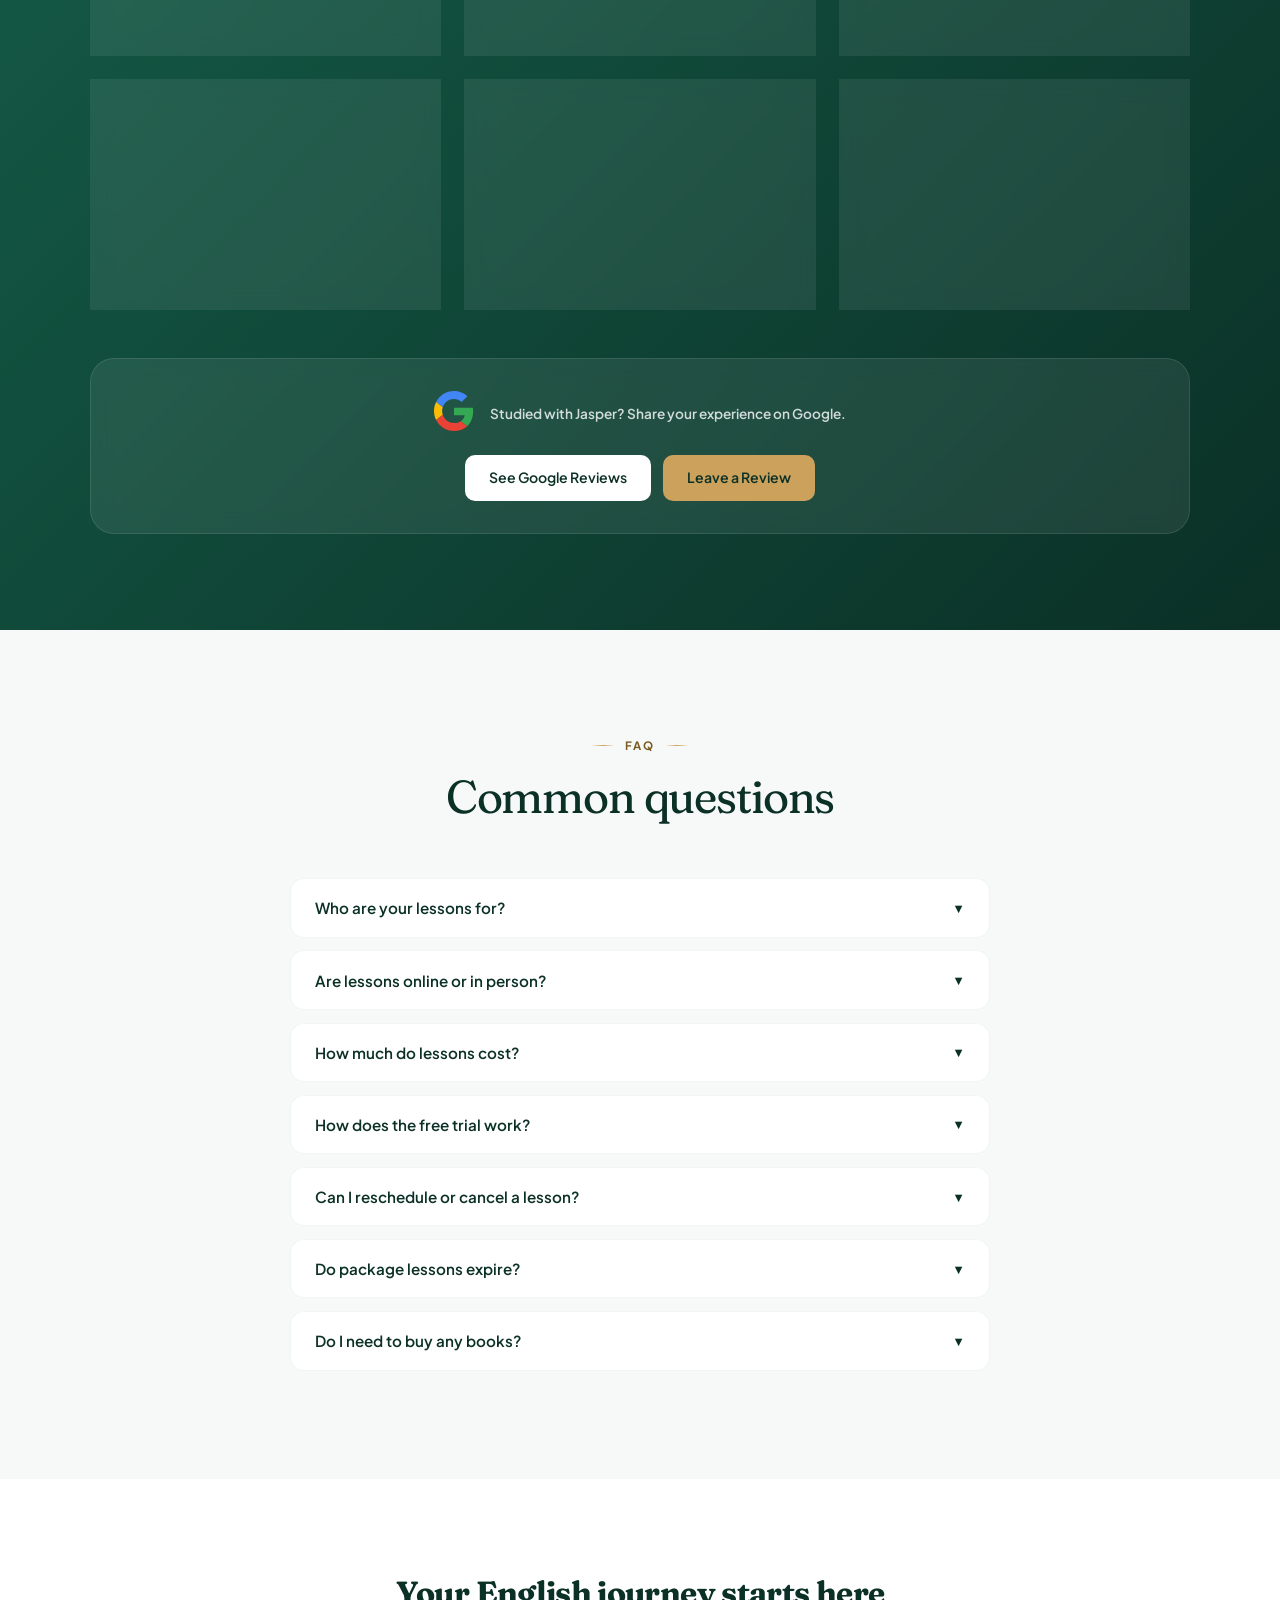
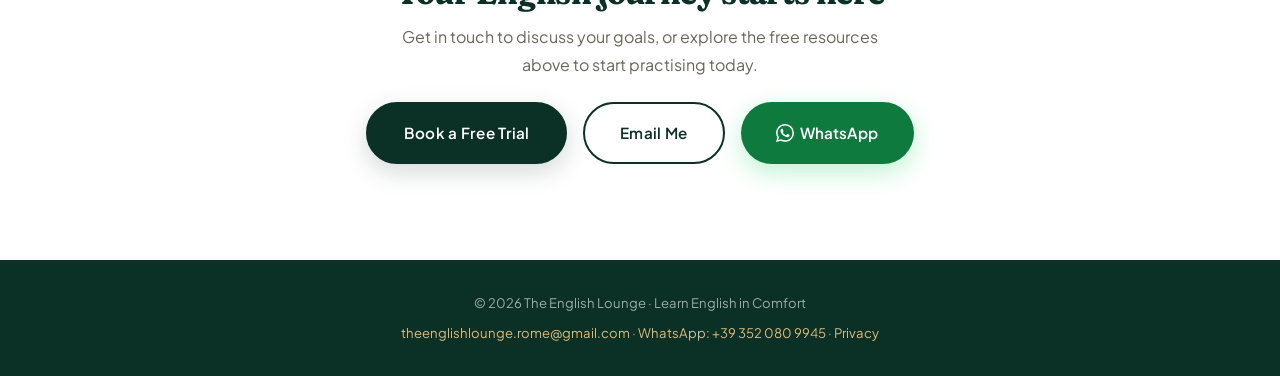
==== commit b6a2f961: "Student review polish: Italian copy, floating buttons, tap targets, C1 games - Floating WhatsApp/cha" ====
--- a/index.html
+++ b/index.html
@@ -1154,9 +1154,14 @@
             font-size: 0.92rem; line-height: 1.6; text-align: left;
         }
         .lead-fallback a { color: #5C3B00; font-weight: 700; }
+        .wa-fab, .chat-fab { transition: opacity 0.25s ease, transform 0.25s ease; }
+        body.fabs-hidden .wa-fab, body.fabs-hidden .chat-fab { opacity: 0; transform: scale(0.8); pointer-events: none; }
+        .hamburger { min-width: 44px; min-height: 44px; align-items: center; justify-content: center; }
         @media (max-width: 768px) {
-            .wa-fab { left: auto; right: 1rem; bottom: 5rem; width: 50px; height: 50px; }
-            .chat-fab { right: 1rem; bottom: 1rem; width: 50px; height: 50px; }
+            .wa-fab { left: auto; right: 0.75rem; bottom: 4.25rem; width: 46px; height: 46px; font-size: 1.4rem; }
+            .chat-fab { right: 0.75rem; bottom: 0.75rem; width: 46px; height: 46px; font-size: 1.3rem; }
+            .cat-btn { min-height: 44px; }
+            footer a { display: inline-block; padding: 0.7rem 0.15rem; }
         }
     </style>
 </head>
@@ -1170,7 +1175,7 @@
             <div>
                 <div class="nav-brand-text">The English Lounge</div>
                 <div class="nav-brand-tagline">
-                    <span data-en>Learn English in Comfort</span><span data-it>Impara l&#39;Inglese con Comodità</span>
+                    <span data-en>Learn English in Comfort</span><span data-it>L&#39;Inglese in Tutta Comodità</span>
                 </div>
             </div>
         </a>
@@ -1209,7 +1214,7 @@
         </h1>
         <p>
             <span data-en>One-on-one lessons built around your life, your goals, and the way you actually learn. Whether it is exam preparation, career growth, or everyday confidence.</span>
-            <span data-it>Lezioni individuali costruite intorno alla tua vita, ai tuoi obiettivi e al modo in cui impari davvero.</span>
+            <span data-it>Lezioni individuali costruite intorno alla tua vita, ai tuoi obiettivi e al modo in cui impari davvero. Per preparare un esame, crescere nel lavoro o sentirti più sicuro ogni giorno.</span>
         </p>
         <div class="hero-buttons">
             <a href="https://cal.com/the.englishlounge/free-trial" target="_blank" rel="noopener" class="btn-primary"><span data-en>Book a Free Trial</span><span data-it>Prenota una Prova Gratuita</span> &rarr;</a>
@@ -1233,21 +1238,21 @@
                 <span class="section-label"><span data-en>About Me</span><span data-it>Chi Sono</span></span>
                 <h2>
                     <span data-en>I help you feel calm, clear &amp; confident in English</span>
-                    <span data-it>Ti aiuto a sentirti calmo, chiaro e sicuro in inglese</span>
+                    <span data-it>Ti aiuto a parlare inglese con calma, chiarezza e sicurezza</span>
                 </h2>
                 <p>
-                    <span data-en>Hi, I am Jasper. I am a native English speaker from Canada, and I have been teaching English for over 12 years. I hold a Masters degree in Linguistics and Mind from the University of Siena, and I am TTC and TEFL certified to teach both adults and children.</span>
-                    <span data-it>Ciao, sono Jasper. Sono madrelingua inglese dal Canada e insegno inglese da oltre 12 anni. Ho una Laurea Magistrale in Linguistica e Mente presso l&#39;Università di Siena e sono certificato TTC e TEFL.</span>
+                    <span data-en>Hi, I am Jasper. I am a native English speaker from Canada, and I have been teaching English for over 12 years. I hold a Master&#39;s degree in Linguistics and Mind from the University of Siena, and I am TTC and TEFL certified to teach both adults and children.</span>
+                    <span data-it>Ciao, sono Jasper. Sono canadese, madrelingua inglese, e insegno inglese da oltre 12 anni. Ho una Laurea Magistrale in Linguistica e Mente all&#39;Università di Siena e sono certificato TTC e TEFL per insegnare ad adulti e bambini.</span>
                 </p>
                 <p>
                     <span data-en>I do not follow a textbook cover to cover. I build every lesson around what you need. If you are preparing for IELTS or Cambridge, we train with real exam strategies. If English is holding you back at work, we practise the exact situations that matter to you.</span>
-                    <span data-it>Non seguo un libro di testo dalla prima all&#39;ultima pagina. Costruisco ogni lezione intorno a ciò di cui hai bisogno. Se ti stai preparando per IELTS o Cambridge, ci alleniamo con strategie reali.</span>
+                    <span data-it>Non seguo un libro di testo dalla prima all&#39;ultima pagina. Costruisco ogni lezione intorno a ciò di cui hai bisogno. Se ti stai preparando per IELTS o Cambridge, ci alleniamo con vere strategie d&#39;esame. Se l&#39;inglese ti frena al lavoro, ci esercitiamo proprio sulle situazioni che contano per te.</span>
                 </p>
             </div>
             <div>
                 <div class="about-credentials">
                     <div class="credential"><img src="canada-flag.svg" alt="Canada" width="22" height="11" style="width:22px;height:auto;border-radius:2px;"> <span data-en>Native English Speaker</span><span data-it>Madrelingua Inglese</span></div>
-                    <div class="credential">&#127891; <span data-en>Masters in Linguistics</span><span data-it>Laurea in Linguistica</span></div>
+                    <div class="credential">&#127891; <span data-en>Master&#39;s in Linguistics</span><span data-it>Laurea in Linguistica</span></div>
                     <div class="credential">&#128220; <span data-en>TTC &amp; TEFL Certified</span><span data-it>Certificato TTC &amp; TEFL</span></div>
                     <div class="credential">&#128483;&#65039; <span data-en>12+ Years Teaching</span><span data-it>12+ Anni di Insegnamento</span></div>
                 </div>
@@ -1276,9 +1281,9 @@
                 <div class="result-desc"><span data-en>From teenagers to executives, students from all walks of life</span><span data-it>Da adolescenti a dirigenti, studenti di ogni tipo</span></div>
             </div>
             <div class="result-card fade-in">
-                <div class="result-number" data-target="100" data-suffix="%">100%</div>
-                <div class="result-label"><span data-en>Native Speaker</span><span data-it>Madrelingua</span></div>
-                <div class="result-desc"><span data-en>Authentic Canadian English with clear pronunciation and natural expressions</span><span data-it>Inglese canadese autentico con pronuncia chiara ed espressioni naturali</span></div>
+                <div class="result-number" data-target="20" data-suffix=" min">20 min</div>
+                <div class="result-label"><span data-en>Free Trial Lesson</span><span data-it>Lezione di Prova Gratuita</span></div>
+                <div class="result-desc"><span data-en>Meet me, share your goals and get a plan, with no payment and no commitment</span><span data-it>Conosciamoci, parliamo dei tuoi obiettivi e ricevi un piano, senza pagamento e senza impegno</span></div>
             </div>
             <div class="result-card fade-in">
                 <div class="result-number" data-target="2" data-suffix="">2</div>
@@ -1306,9 +1311,9 @@
                 </div>
             </div>
             <div class="service-card fade-in">
-                <img src="https://images.unsplash.com/photo-1517245386807-bb43f82c33c4?w=600&q=80" referrerpolicy="no-referrer" alt="Business English" data-alt-en="Business English" data-alt-it="Inglese Commerciale" class="service-img" width="600" height="180" loading="lazy">
+                <img src="https://images.unsplash.com/photo-1517245386807-bb43f82c33c4?w=600&q=80" referrerpolicy="no-referrer" alt="Business English" data-alt-en="Business English" data-alt-it="Business English" class="service-img" width="600" height="180" loading="lazy">
                 <div class="service-body">
-                    <h3><span data-en>&#128188; Business English</span><span data-it>&#128188; Inglese Commerciale</span></h3>
+                    <h3><span data-en>&#128188; Business English</span><span data-it>&#128188; Business English</span></h3>
                     <p><span data-en>Presentations, meetings, negotiations, and email writing. Communicate with confidence in the global workplace.</span><span data-it>Presentazioni, riunioni, negoziazioni e email. Comunica con sicurezza nel mondo del lavoro.</span></p>
                 </div>
             </div>
@@ -1355,7 +1360,7 @@
         <div class="section-header">
             <span class="section-label"><span data-en>Free Level Test</span><span data-it>Test di Livello Gratuito</span></span>
             <h2><span data-en>Discover your <em>English level</em> in 10 minutes</span><span data-it>Scopri il tuo <em>livello d'inglese</em> in 10 minuti</span></h2>
-            <p><span data-en>40 carefully crafted questions following the CEFR standard (A1 to C1). Get your personalized result and learning path delivered to your inbox.</span><span data-it>40 domande studiate seguendo lo standard CEFR (da A1 a C1). Ricevi il tuo risultato personalizzato e un percorso di apprendimento via email.</span></p>
+            <p><span data-en>40 carefully crafted questions following the CEFR standard (A1 to C1). Get your personalised result and learning path delivered to your inbox.</span><span data-it>40 domande studiate seguendo lo standard CEFR (da A1 a C1). Ricevi il tuo risultato personalizzato e un percorso di apprendimento via email.</span></p>
         </div>
 
         <div class="test-intro-card">
@@ -1422,37 +1427,37 @@
         <div class="testimonials-grid">
             <div class="testimonial-card fade-in">
                 <div class="testimonial-stars">&#9733;&#9733;&#9733;&#9733;&#9733;</div>
-                <blockquote><span data-en>Before working with Jasper, I was afraid to speak English at work. After two months, I could join meetings and even lead a presentation.</span><span data-it>Prima di lavorare con Jasper, avevo paura di parlare inglese al lavoro. Dopo due mesi, riuscivo a partecipare alle riunioni.</span></blockquote>
+                <blockquote><span data-en>Before working with Jasper, I was afraid to speak English at work. After two months, I could join meetings and even lead a presentation.</span><span data-it>Prima di lavorare con Jasper, avevo paura di parlare inglese al lavoro. Dopo due mesi, riuscivo a partecipare alle riunioni e perfino a guidare una presentazione.</span></blockquote>
                 <div class="testimonial-author">Giulia</div>
-                <div class="testimonial-role"><span data-en>Business English &middot; Rome</span><span data-it>Inglese Commerciale &middot; Roma</span></div>
+                <div class="testimonial-role"><span data-en>Business English &middot; Rome</span><span data-it>Business English &middot; Roma</span></div>
             </div>
             <div class="testimonial-card fade-in">
                 <div class="testimonial-stars">&#9733;&#9733;&#9733;&#9733;&#9733;</div>
-                <blockquote><span data-en>I needed a 6.5 on IELTS for my master application. Jasper helped me understand exactly what the examiners look for. I got a 7.0.</span><span data-it>Mi serviva un punteggio IELTS di 6.5. Jasper mi ha aiutato a capire cosa cercano gli esaminatori. Ho ottenuto un 7.0.</span></blockquote>
+                <blockquote><span data-en>I needed a 6.5 on IELTS for my master application. Jasper helped me understand exactly what the examiners look for. I got a 7.0.</span><span data-it>Mi serviva un 6.5 allo IELTS per la candidatura alla laurea magistrale. Jasper mi ha aiutato a capire esattamente cosa cercano gli esaminatori. Ho ottenuto un 7.0.</span></blockquote>
                 <div class="testimonial-author">Marco</div>
                 <div class="testimonial-role"><span data-en>IELTS Prep &middot; Online</span><span data-it>Preparazione IELTS &middot; Online</span></div>
             </div>
             <div class="testimonial-card fade-in">
                 <div class="testimonial-stars">&#9733;&#9733;&#9733;&#9733;&#9733;</div>
-                <blockquote><span data-en>Jasper is patient, well-prepared, and makes every lesson feel relevant to my life. I actually look forward to our sessions.</span><span data-it>Jasper è paziente, ben preparato e rende ogni lezione rilevante per la mia vita.</span></blockquote>
+                <blockquote><span data-en>Jasper is patient, well-prepared, and makes every lesson feel relevant to my life. I actually look forward to our sessions.</span><span data-it>Jasper è paziente, ben preparato e rende ogni lezione utile per la mia vita. Aspetto sempre con piacere le nostre lezioni.</span></blockquote>
                 <div class="testimonial-author">Alessia</div>
                 <div class="testimonial-role"><span data-en>General English &middot; Rome</span><span data-it>Inglese Generale &middot; Roma</span></div>
             </div>
             <div class="testimonial-card fade-in">
                 <div class="testimonial-stars">&#9733;&#9733;&#9733;&#9733;&#9733;</div>
-                <blockquote><span data-en>I had tried other teachers before but never felt comfortable. With Jasper it was different from the first lesson. He creates a relaxed environment.</span><span data-it>Avevo provato altri insegnanti ma non mi sentivo a mio agio. Con Jasper è stato diverso dalla prima lezione.</span></blockquote>
+                <blockquote><span data-en>I had tried other teachers before but never felt comfortable. With Jasper it was different from the first lesson. He creates a relaxed environment.</span><span data-it>Avevo provato altri insegnanti ma non mi sentivo a mio agio. Con Jasper è stato diverso fin dalla prima lezione. Crea un ambiente rilassato.</span></blockquote>
                 <div class="testimonial-author">Francesca</div>
                 <div class="testimonial-role"><span data-en>General English &middot; Online</span><span data-it>Inglese Generale &middot; Online</span></div>
             </div>
             <div class="testimonial-card fade-in">
                 <div class="testimonial-stars">&#9733;&#9733;&#9733;&#9733;&#9733;</div>
-                <blockquote><span data-en>My company needed help with international clients. Jasper prepared a programme tailored to our industry. The team improved within weeks.</span><span data-it>La mia azienda aveva bisogno di aiuto con clienti internazionali. Il team è migliorato in poche settimane.</span></blockquote>
+                <blockquote><span data-en>My company needed help with international clients. Jasper prepared a programme tailored to our industry. The team improved within weeks.</span><span data-it>La mia azienda aveva bisogno di aiuto con clienti internazionali. Jasper ha preparato un programma su misura per il nostro settore. Il team è migliorato in poche settimane.</span></blockquote>
                 <div class="testimonial-author">Lorenzo</div>
-                <div class="testimonial-role"><span data-en>Business English &middot; Rome</span><span data-it>Inglese Commerciale &middot; Roma</span></div>
+                <div class="testimonial-role"><span data-en>Business English &middot; Rome</span><span data-it>Business English &middot; Roma</span></div>
             </div>
             <div class="testimonial-card fade-in">
                 <div class="testimonial-stars">&#9733;&#9733;&#9733;&#9733;&#9733;</div>
-                <blockquote><span data-en>I was preparing for Cambridge B2 and felt completely lost. Jasper broke down every section and gave me a clear plan. I passed with flying colours.</span><span data-it>Mi preparavo per il Cambridge B2 e mi sentivo persa. Jasper mi ha dato un piano chiaro. Esame superato a pieni voti.</span></blockquote>
+                <blockquote><span data-en>I was preparing for Cambridge B2 and felt completely lost. Jasper broke down every section and gave me a clear plan. I passed with flying colours.</span><span data-it>Mi preparavo per il Cambridge B2 e mi sentivo completamente persa. Jasper ha analizzato ogni parte del test e mi ha dato un piano chiaro. Esame superato a pieni voti.</span></blockquote>
                 <div class="testimonial-author">Elena</div>
                 <div class="testimonial-role"><span data-en>Cambridge Prep &middot; Rome</span><span data-it>Preparazione Cambridge &middot; Roma</span></div>
             </div>
@@ -1512,7 +1517,7 @@
 
 <!-- ===== FOOTER ===== -->
 <footer>
-    <p>&copy; 2026 The English Lounge &middot; <span data-en>Learn English in Comfort</span><span data-it>Impara l&#39;Inglese con Comodità</span></p>
+    <p>&copy; 2026 The English Lounge &middot; <span data-en>Learn English in Comfort</span><span data-it>L&#39;Inglese in Tutta Comodità</span></p>
     <p style="margin-top:0.5rem;">
         <a href="mailto:theenglishlounge.rome@gmail.com">theenglishlounge.rome@gmail.com</a>
         &middot;
@@ -1665,8 +1670,8 @@
         it: "Puoi prenotare una lezione di prova gratuita di 20 minuti! Nessun pagamento, nessun impegno."
     },
     about: {
-        en: "Jasper is a native English speaker from Canada with over 12 years of teaching experience. He holds a Masters in Linguistics and Mind from the University of Siena and is TTC and TEFL certified.",
-        it: "Jasper è madrelingua inglese dal Canada e insegna da oltre 12 anni. Ha una Laurea Magistrale in Linguistica e Mente all'Università di Siena ed è certificato TTC e TEFL."
+        en: "Jasper is a native English speaker from Canada with over 12 years of teaching experience. He holds a Master's degree in Linguistics and Mind from the University of Siena and is TTC and TEFL certified.",
+        it: "Jasper è canadese, madrelingua inglese, e insegna da oltre 12 anni. Ha una Laurea Magistrale in Linguistica e Mente all'Università di Siena ed è certificato TTC e TEFL."
     },
     contact: {
         en: "You can reach Jasper directly:\n\n📧 theenglishlounge.rome@gmail.com\n📱 WhatsApp: +39 352 080 9945\n\nYou can also book a free trial to discuss your needs.",
@@ -1734,6 +1739,8 @@
     { id:'phrasal', cat:'vocabulary', level:'b1b2', icon:'&#129513;', en:{title:'Phrasal Verbs',desc:'Match the phrasal verb to its meaning.'}, it:{title:'Phrasal Verbs',desc:'Abbina il phrasal verb al suo significato.'}, questions:[{q:'"Look after" means...',opts:['take care of','search for'],ans:0},{q:'"Take off" (plane) means...',opts:['leave the ground','slow down'],ans:0},{q:'"Give up" means...',opts:['start','stop'],ans:1},{q:'"Turn down" the music means...',opts:['make louder','make quieter'],ans:1},{q:'"Come across" means...',opts:['find by chance','throw away'],ans:0},{q:'"Put off" means...',opts:['cancel forever','postpone'],ans:1},{q:'"Get along" means...',opts:['have good relationships','argue'],ans:0},{q:'"Figure out" means...',opts:['forget','solve'],ans:1}] },
     { id:'collocations', cat:'vocabulary', level:'b1b2', icon:'&#129309;', en:{title:'Make vs Do Collocations',desc:'Choose the word that fits.'}, it:{title:'Collocazioni Make vs Do',desc:'Scegli la parola corretta.'}, questions:[{q:'___ a decision',opts:['make','do'],ans:0},{q:'___ homework',opts:['make','do'],ans:1},{q:'___ a mistake',opts:['make','do'],ans:0},{q:'___ the dishes',opts:['make','do'],ans:1},{q:'___ an effort',opts:['make','do'],ans:0},{q:'___ research',opts:['make','do'],ans:1},{q:'___ a suggestion',opts:['make','do'],ans:0},{q:'___ your best',opts:['make','do'],ans:1}] },
     { id:'confusing', cat:'vocabulary', level:'all', icon:'&#129300;', en:{title:'Confusing Words',desc:'Choose the correct word.'}, it:{title:'Parole Confuse',desc:'Scegli la parola corretta.'}, questions:[{q:'The weather had a big ___ on our plans.',opts:['effect','affect'],ans:0},{q:'Can I give you some ___?',opts:['advice','advise'],ans:0},{q:'Can you ___ me your pen, please?',opts:['lend','borrow'],ans:0},{q:'She ___ me to help her.',opts:['said','told'],ans:1},{q:'There are ___ people in the room.',opts:['less','fewer'],ans:1},{q:'I am not ___ in football.',opts:['interested','interesting'],ans:0},{q:'The movie was really ___.',opts:['bored','boring'],ans:1},{q:'He speaks English very ___.',opts:['good','well'],ans:1}] },
+    { id:'inversion', cat:'grammar', level:'c1c2', icon:'&#128218;', en:{title:'Inversion & Advanced Grammar',desc:'Choose the correct structure.'}, it:{title:'Inversione e Grammatica Avanzata',desc:'Scegli la struttura corretta.'}, questions:[{q:'Never ___ such a beautiful sunset.',opts:['have I seen','I have seen'],ans:0},{q:'Not only ___ late, but he also forgot the tickets.',opts:['he was','was he'],ans:1},{q:'___ I known, I would have helped you.',opts:['Had','If'],ans:0},{q:'Hardly ___ arrived when the meeting started.',opts:['we had','had we'],ans:1},{q:'Little ___ that the party was for her.',opts:['did she know','she knew'],ans:0},{q:'___ you have any questions, please contact me.',opts:['Would','Should'],ans:1},{q:'Only after the meeting ___ the problem.',opts:['did I understand','I understood'],ans:0},{q:'Were it not for your help, I ___ the deadline.',opts:['will miss','would miss'],ans:1}] },
+    { id:'adv_collocations', cat:'vocabulary', level:'c1c2', icon:'&#128142;', en:{title:'Advanced Collocations',desc:'Choose the word that completes the expression.'}, it:{title:'Collocazioni Avanzate',desc:'Scegli la parola che completa l\'espressione.'}, questions:[{q:'After hours of discussion, we finally ___ a conclusion.',opts:['reached','arrived'],ans:0},{q:'The storm ___ havoc on the coast.',opts:['made','wreaked'],ans:1},{q:'She ___ a living as a translator.',opts:['earns','wins'],ans:0},{q:'The report ___ light on the causes of the problem.',opts:['drops','sheds'],ans:1},{q:'When the manager was ill, Anna ___ to the occasion.',opts:['rose','raised'],ans:0},{q:'The teacher ___ a blind eye to the noise.',opts:['closed','turned'],ans:1},{q:'Finding that flat was a ___ of luck.',opts:['stroke','hit'],ans:0},{q:'He told a joke to ___ the ice.',opts:['crack','break'],ans:1}] },
     { id:'word_formation', cat:'exam', level:'b1b2', icon:'&#127959;&#65039;', en:{title:'Word Formation',desc:'Choose the correct form of the word.'}, it:{title:'Formazione Parole',desc:'Scegli la forma corretta.'}, questions:[{q:'His ___ was impressive. (perform)',opts:['performance','performing'],ans:0},{q:'The food was ___. (taste)',opts:['tasteful','tasty'],ans:1},{q:'She gave a ___ speech. (power)',opts:['powerful','powered'],ans:0},{q:'This exercise is ___. (benefit)',opts:['beneficial','benefited'],ans:0},{q:'He is an ___ worker. (efficiency)',opts:['efficient','efficiently'],ans:0},{q:'The view was ___. (breath)',opts:['breathless','breathtaking'],ans:1},{q:'We need more ___. (inform)',opts:['information','informative'],ans:0},{q:'She felt a sense of ___. (achieve)',opts:['achievement','achievable'],ans:0}] },
     { id:'connectors', cat:'exam', level:'b1b2', icon:'&#128279;', en:{title:'Linking Words & Connectors',desc:'Choose the best connector.'}, it:{title:'Connettori',desc:'Scegli il connettore migliore.'}, questions:[{q:'I stayed home ___ I was ill.',opts:['because','although'],ans:0},{q:'___ it was raining, we went out.',opts:['Because','Although'],ans:1},{q:'She studied hard. ___, she passed.',opts:['Therefore','However'],ans:0},{q:'He is rich. ___, he is not happy.',opts:['Therefore','However'],ans:1},{q:'I like tea ___ coffee.',opts:['as well as','in spite of'],ans:0},{q:'___ the delay, we arrived on time.',opts:['Despite','Because of'],ans:0},{q:'She works hard ___ to support her family.',opts:['in order','even though'],ans:0},{q:'He passed ___ not studying much.',opts:['despite','because'],ans:0}] }
 ];
@@ -1918,6 +1925,20 @@
     }
 } catch(e) { console.log(e); }
 
+// Hide the floating WhatsApp/chat buttons over the final call to action and footer,
+// which have their own WhatsApp and email buttons (unless the chat is open)
+try {
+    var fabZones = new Set();
+    var fabObserver = new IntersectionObserver(function(entries) {
+        entries.forEach(function(entry) {
+            if (entry.isIntersecting) fabZones.add(entry.target); else fabZones.delete(entry.target);
+        });
+        var chatOpen = document.getElementById('chatWindow').classList.contains('open');
+        document.body.classList.toggle('fabs-hidden', fabZones.size > 0 && !chatOpen);
+    }, { threshold: 0.15 });
+    document.querySelectorAll('.final-cta, footer').forEach(function(el) { fabObserver.observe(el); });
+} catch(e) { console.log(e); }
+
 // ===== ENTRY LEVEL TEST =====
 var entryTestQuestions = [
     // A1 - BEGINNER (1-10)
@@ -2073,7 +2094,7 @@
     var lang = currentLang || 'en';
 
     var titles = {
-        en: { title: "Almost there!", sub: "Where should we send your level result and personalized learning recommendations?", name: "Your name", email: "Your email", phone: "Phone (optional, for WhatsApp follow-up)", consent: "I agree that The English Lounge may use my details to send me my test result and contact me about lessons. See the <a href=\"privacy.html\" target=\"_blank\" rel=\"noopener\">privacy notice</a>.", tips: "Optional: also send me occasional English learning tips by email.", submit: "Get my result" },
+        en: { title: "Almost there!", sub: "Where should we send your level result and personalised learning recommendations?", name: "Your name", email: "Your email", phone: "Phone (optional, for WhatsApp follow-up)", consent: "I agree that The English Lounge may use my details to send me my test result and contact me about lessons. See the <a href=\"privacy.html\" target=\"_blank\" rel=\"noopener\">privacy notice</a>.", tips: "Optional: also send me occasional English learning tips by email.", submit: "Get my result" },
         it: { title: "Quasi fatto!", sub: "Dove ti spediamo il tuo risultato e i consigli personalizzati?", name: "Il tuo nome", email: "La tua email", phone: "Telefono (opzionale, per WhatsApp)", consent: "Accetto che The English Lounge usi i miei dati per inviarmi il risultato del test e contattarmi per le lezioni. Leggi l'<a href=\"privacy.html\" target=\"_blank\" rel=\"noopener\">informativa privacy</a>.", tips: "Facoltativo: inviami anche consigli occasionali per imparare l'inglese via email.", submit: "Ricevi il risultato" }
     };
     var t = titles[lang] || titles.en;
